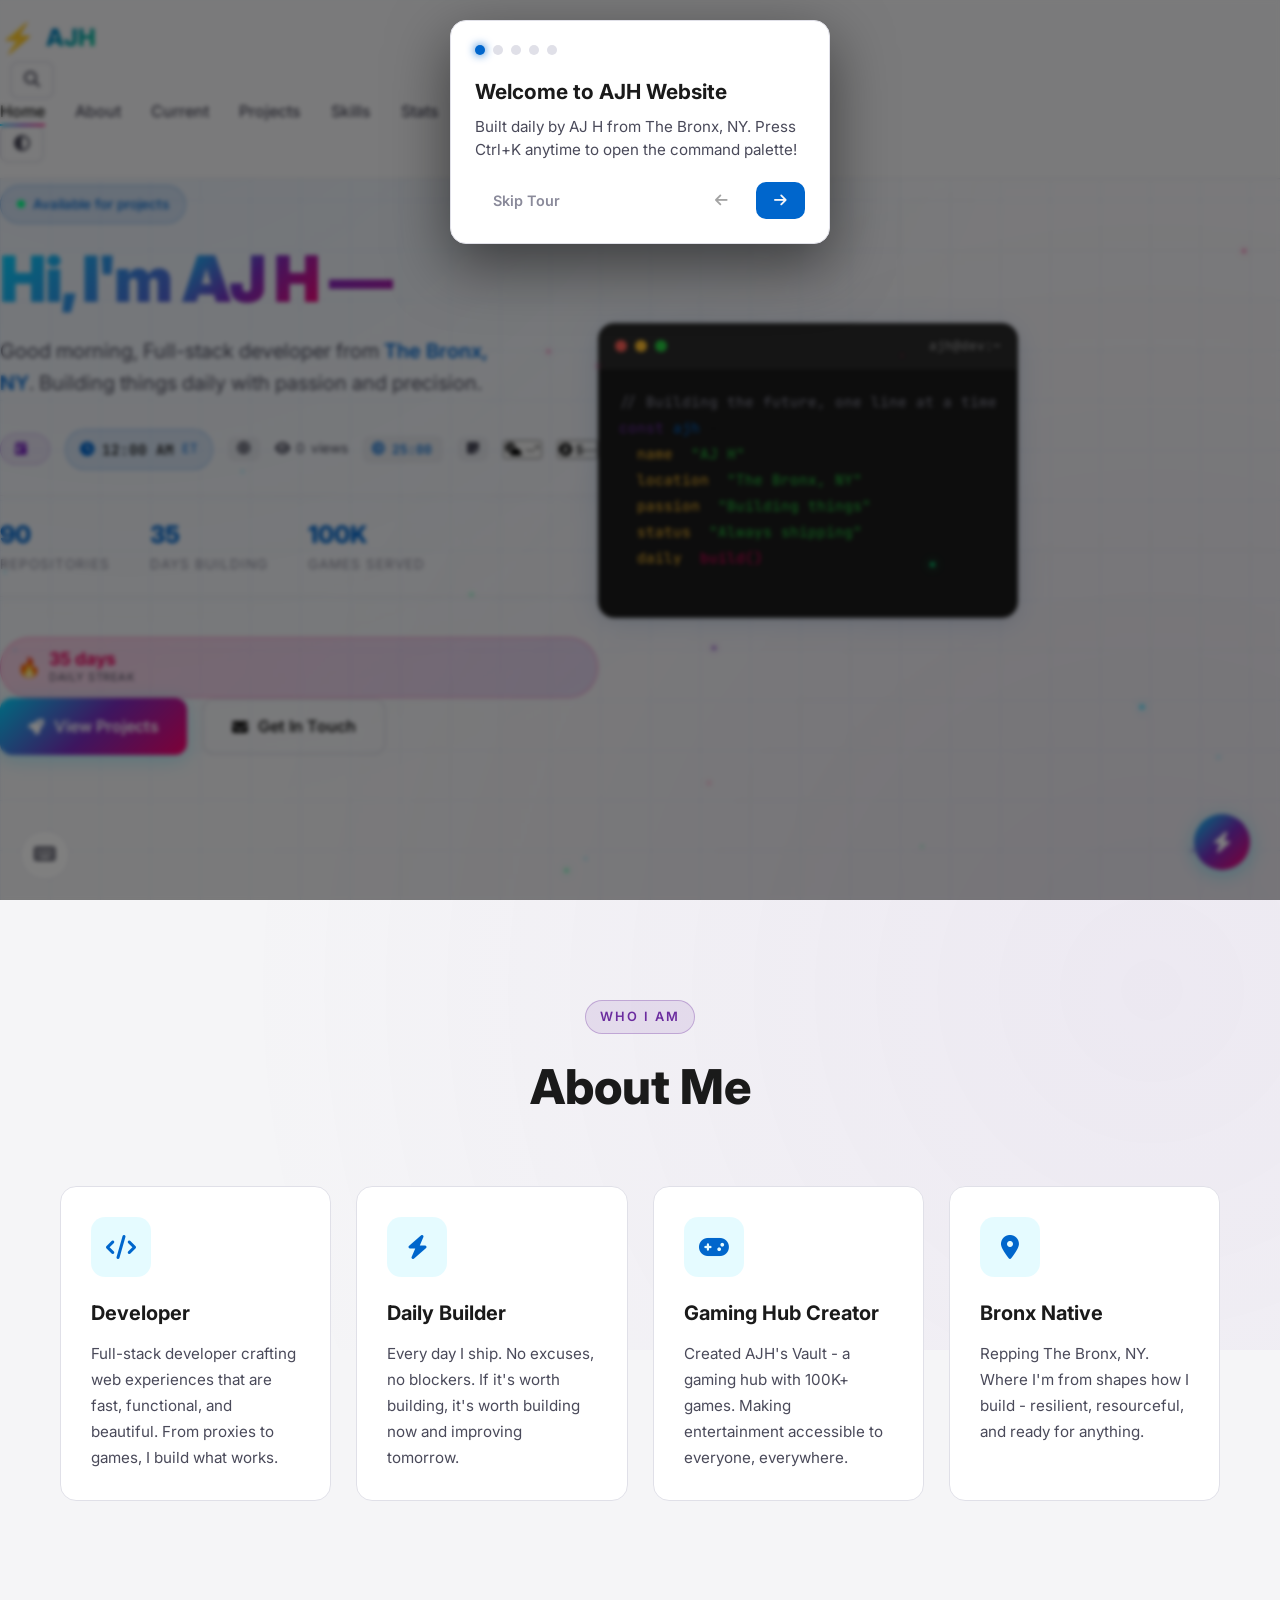
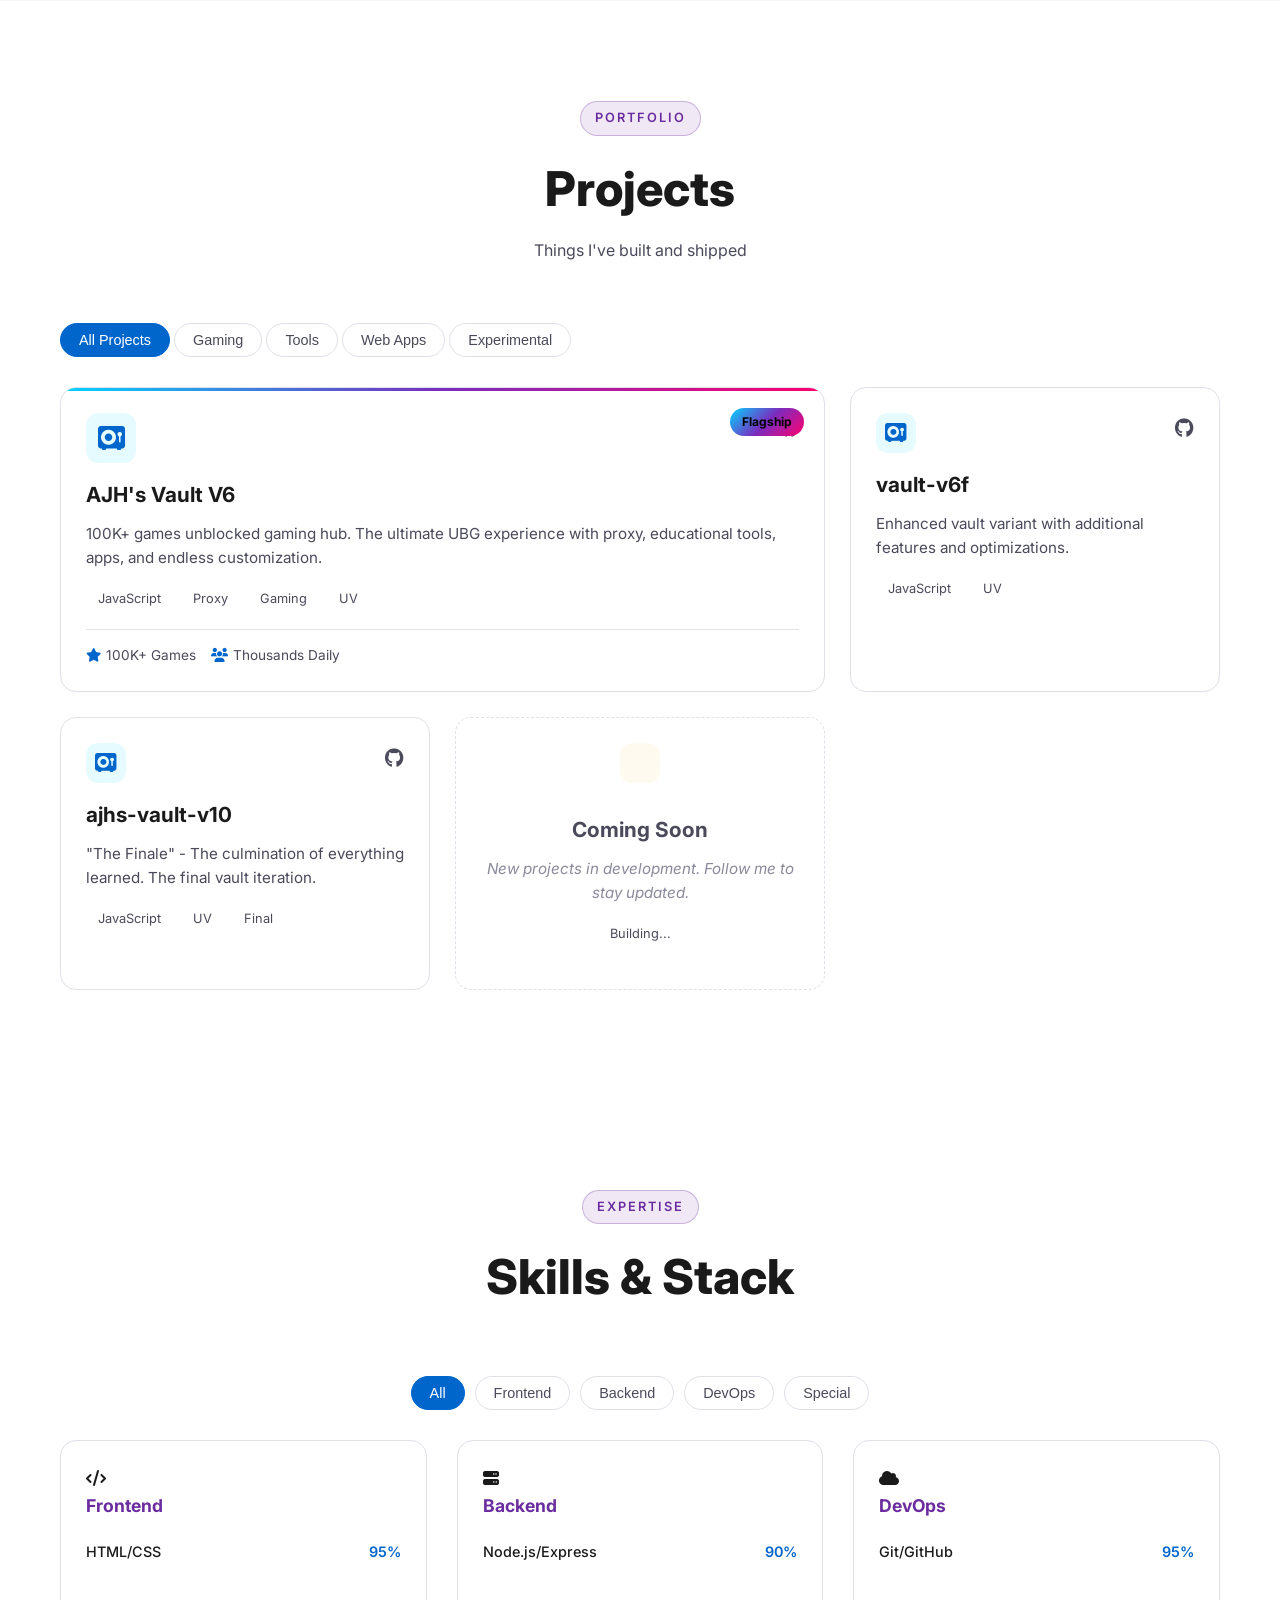
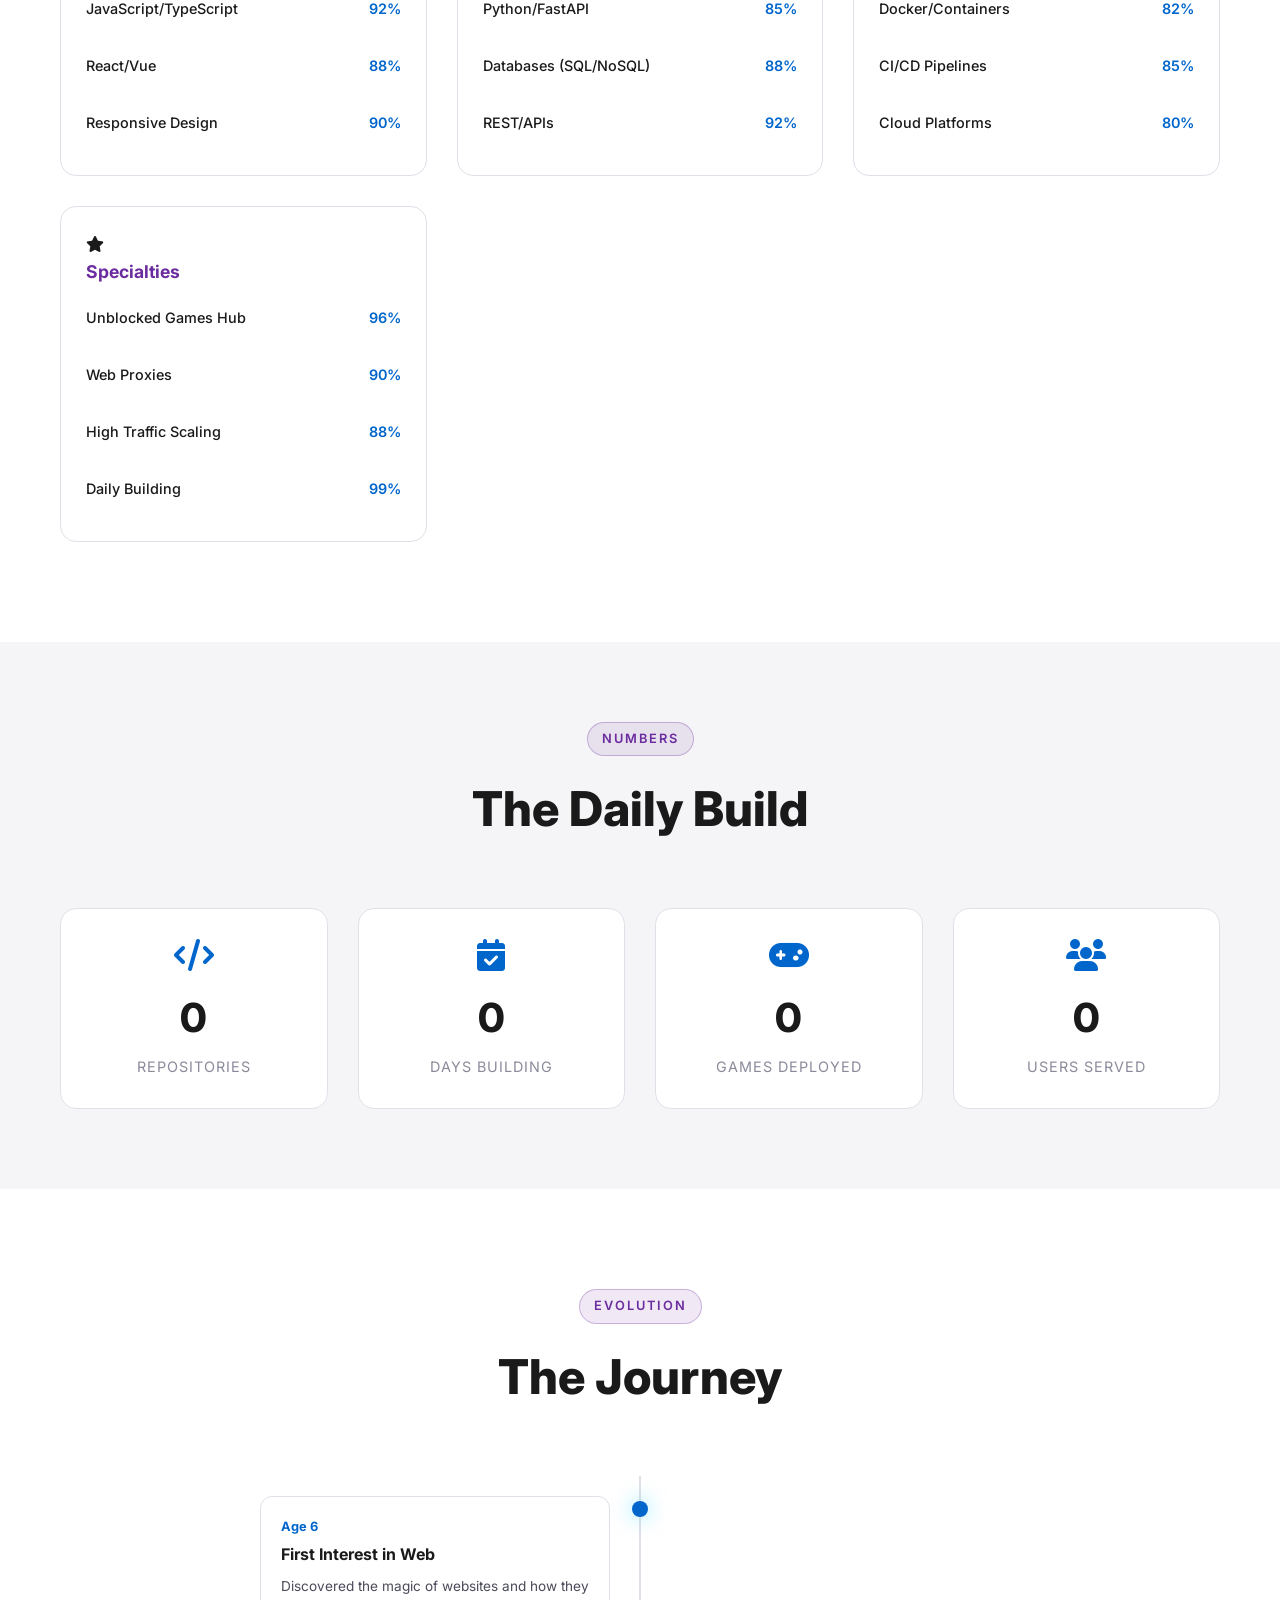
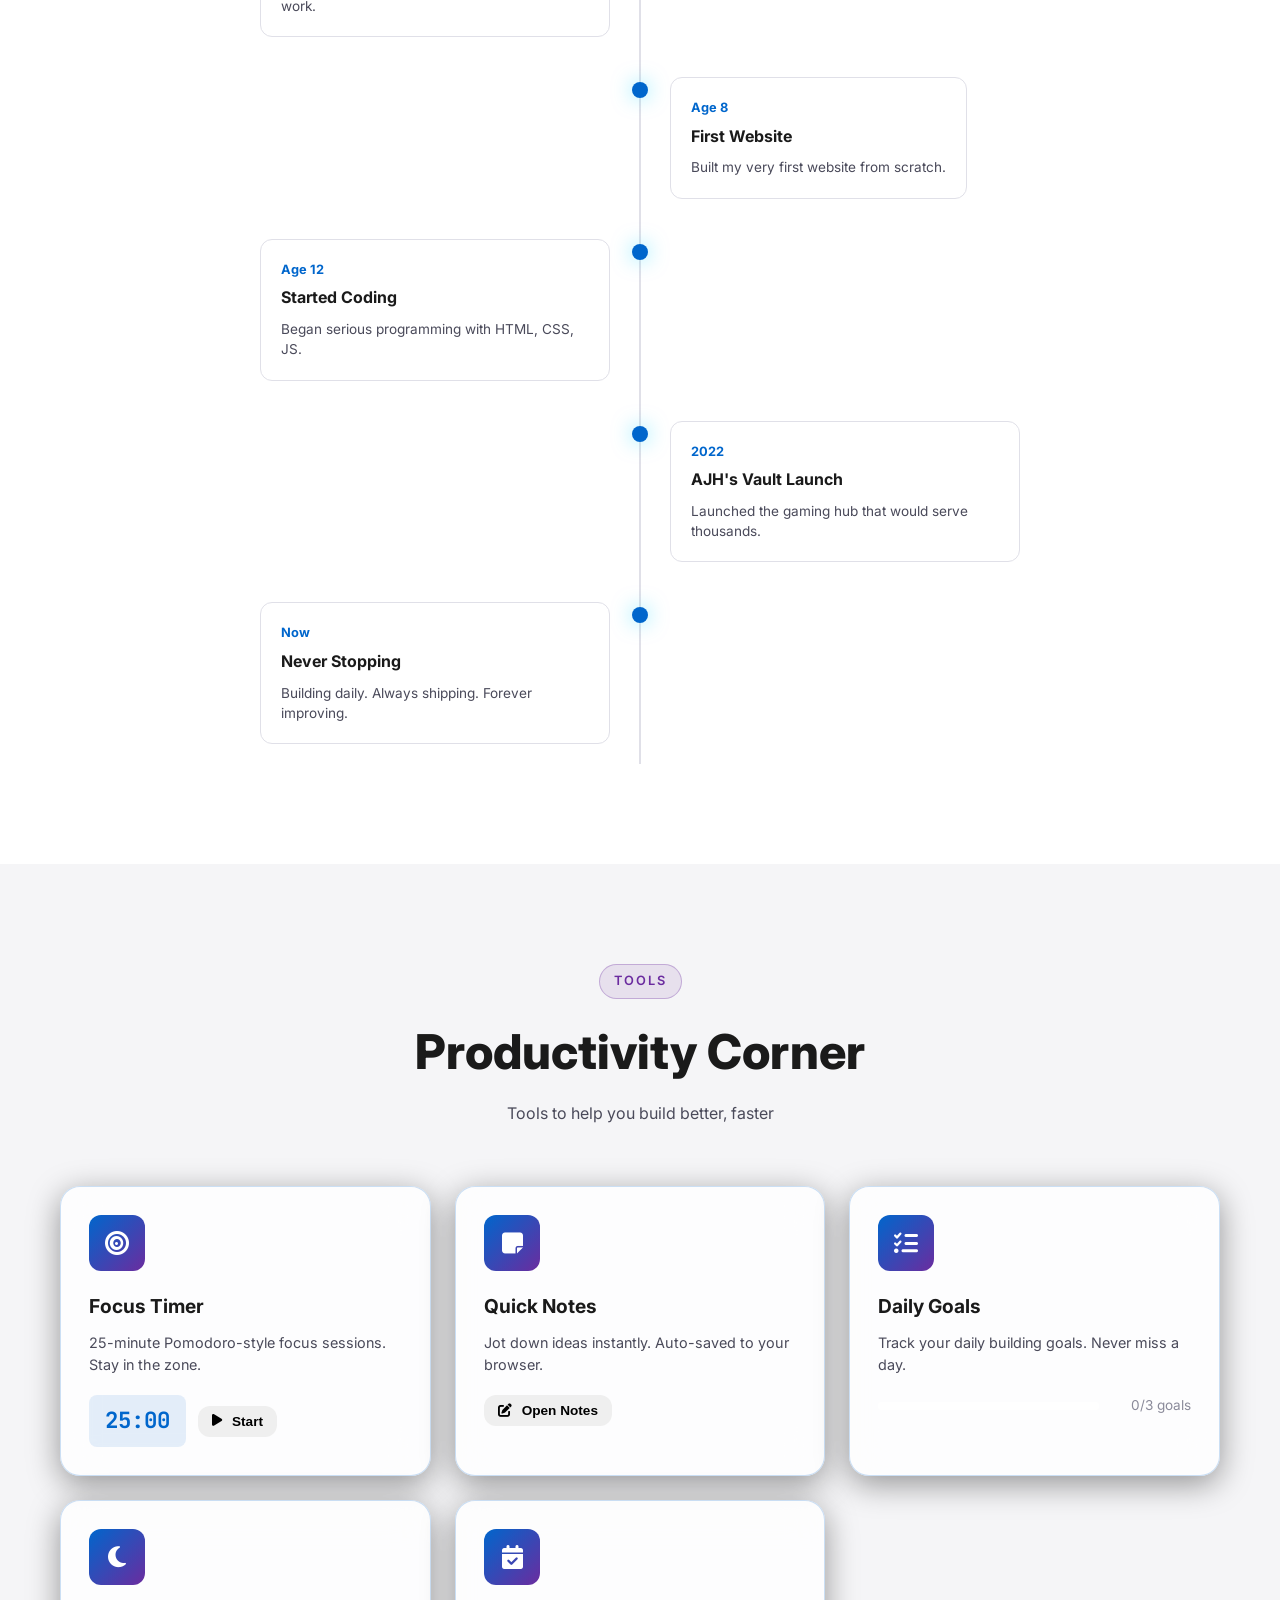
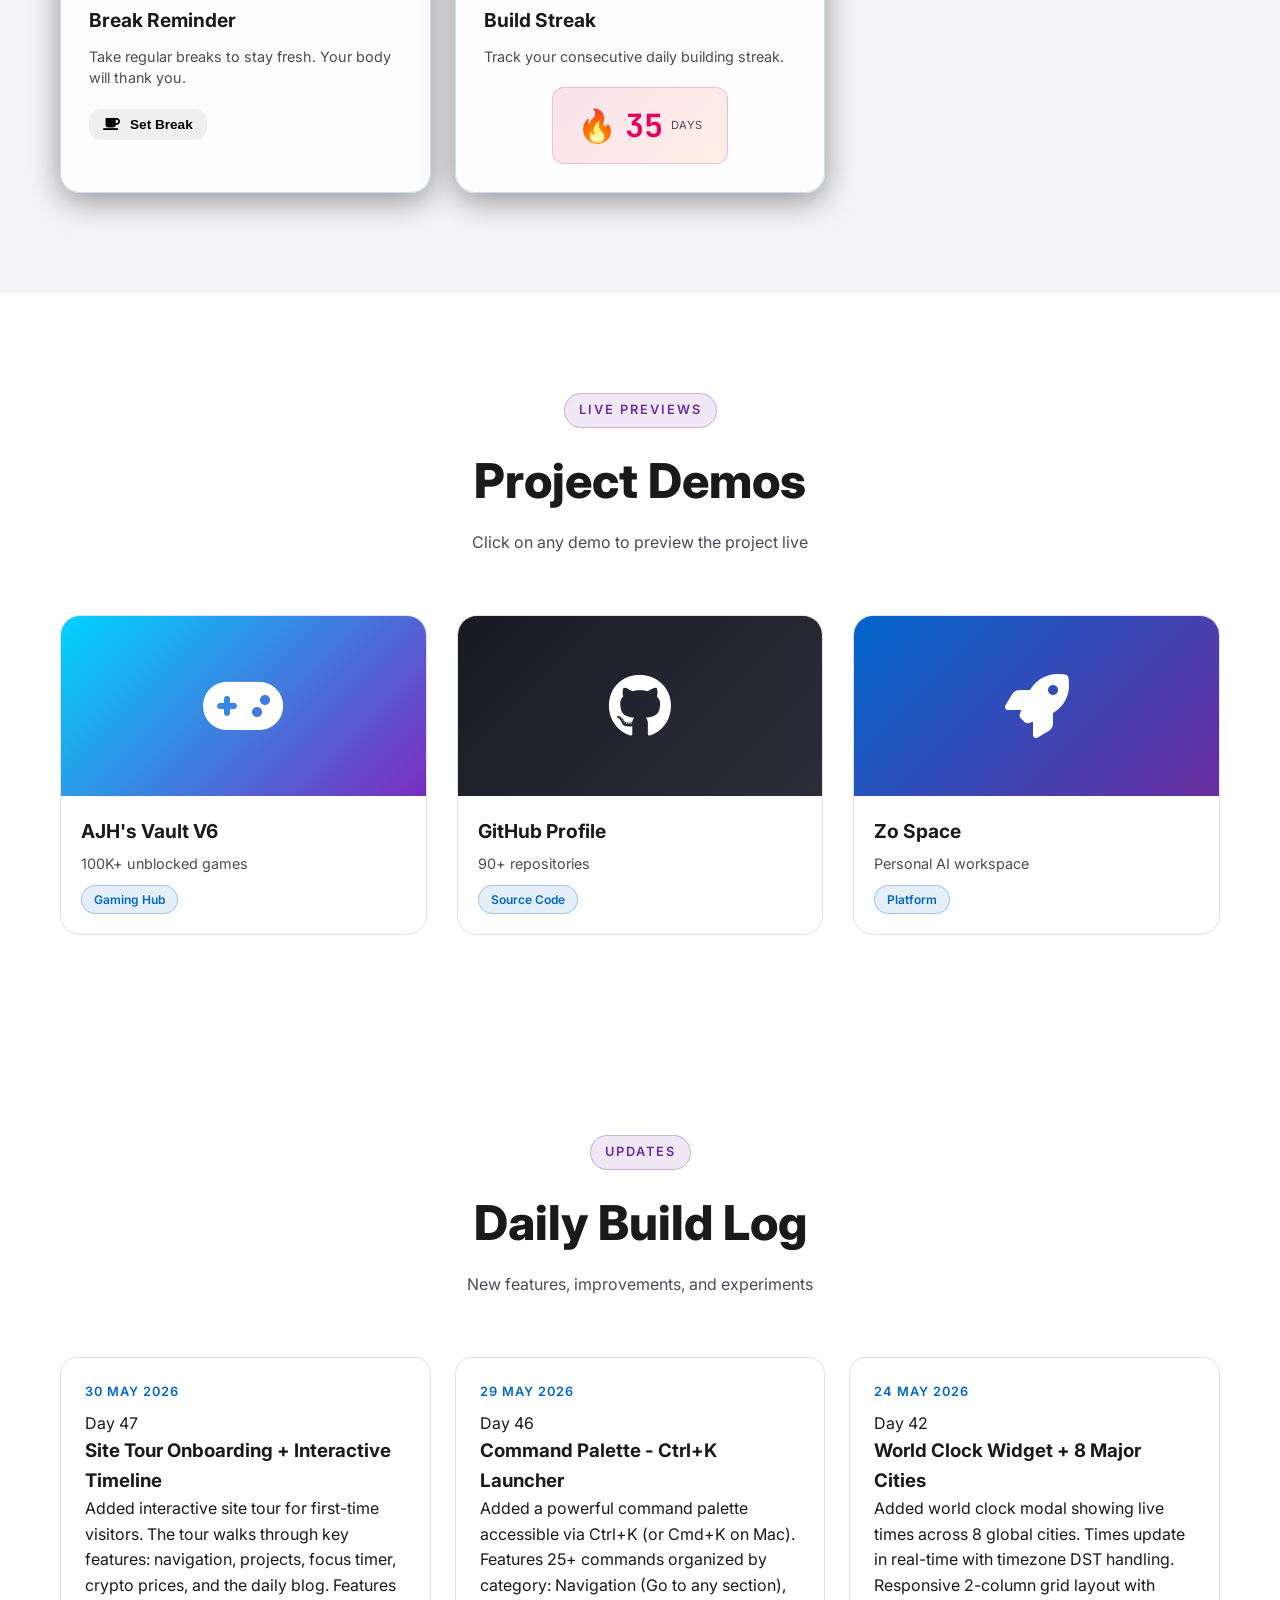
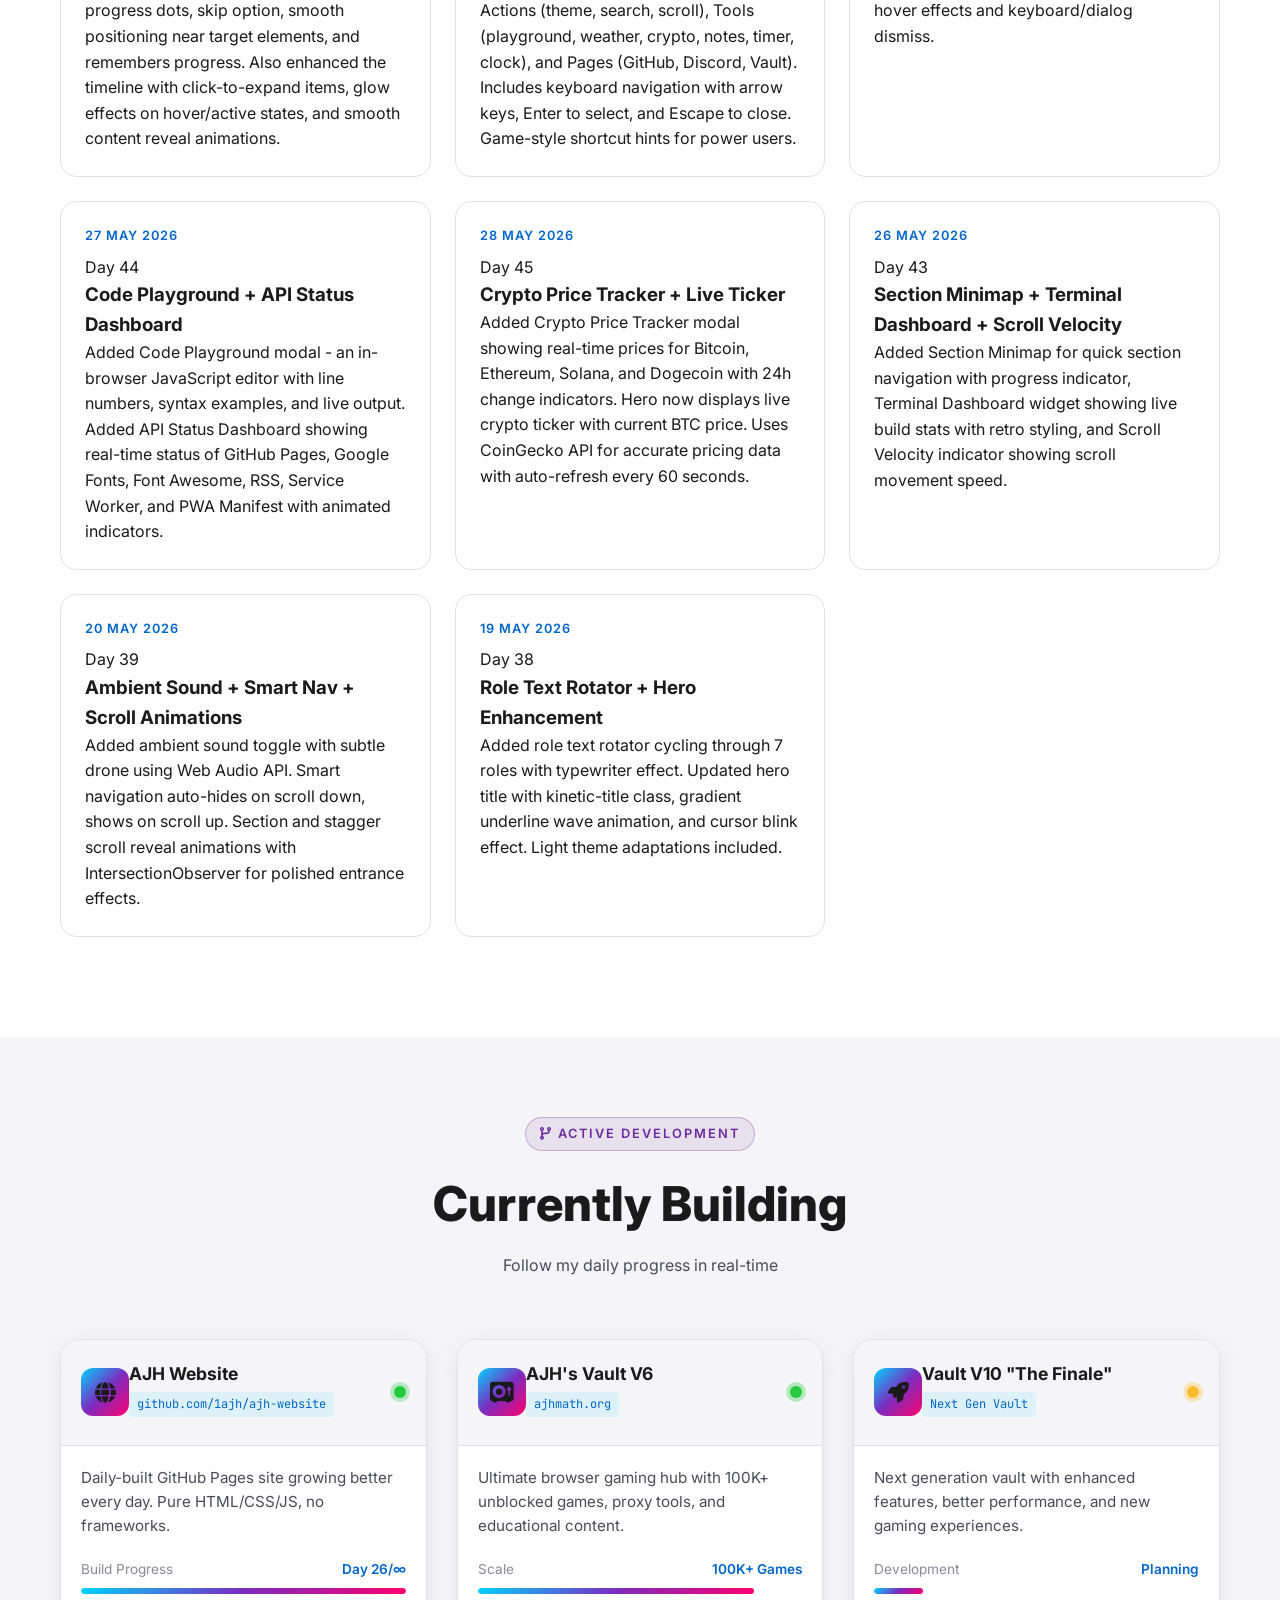
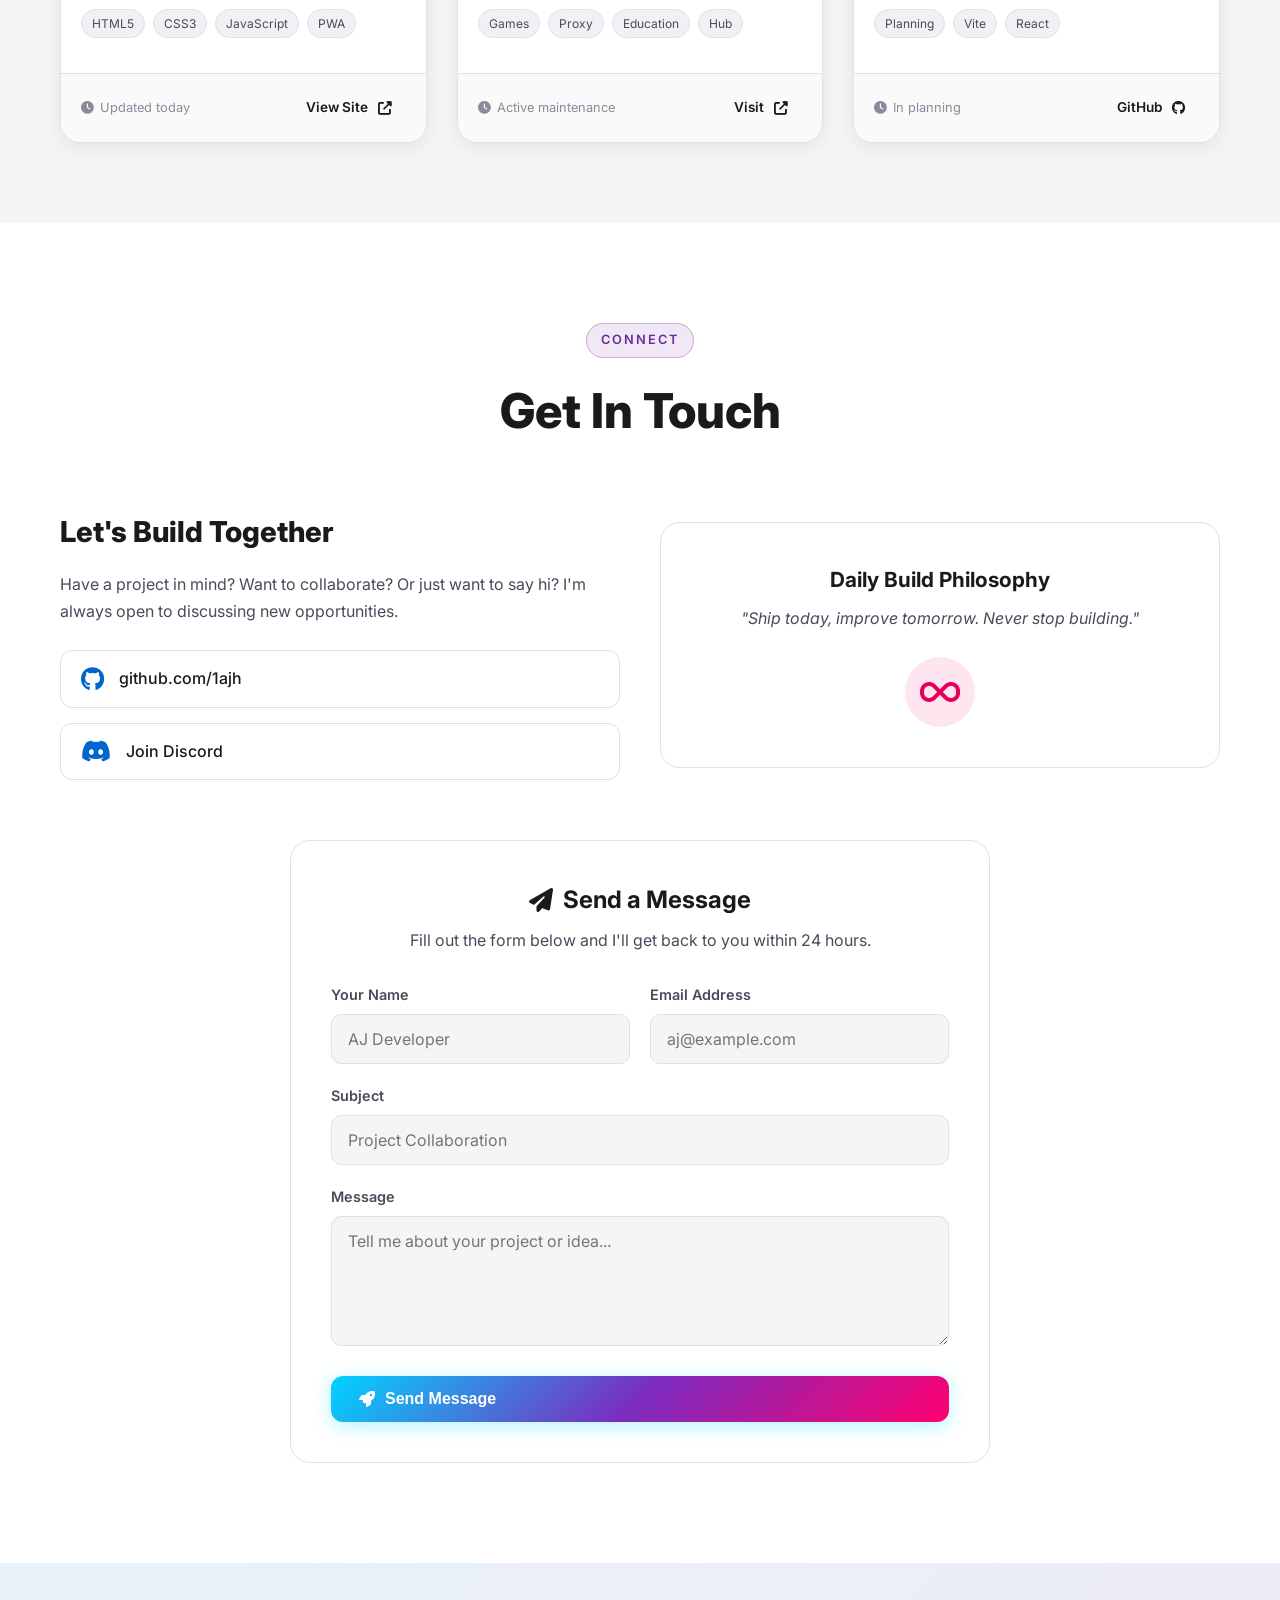
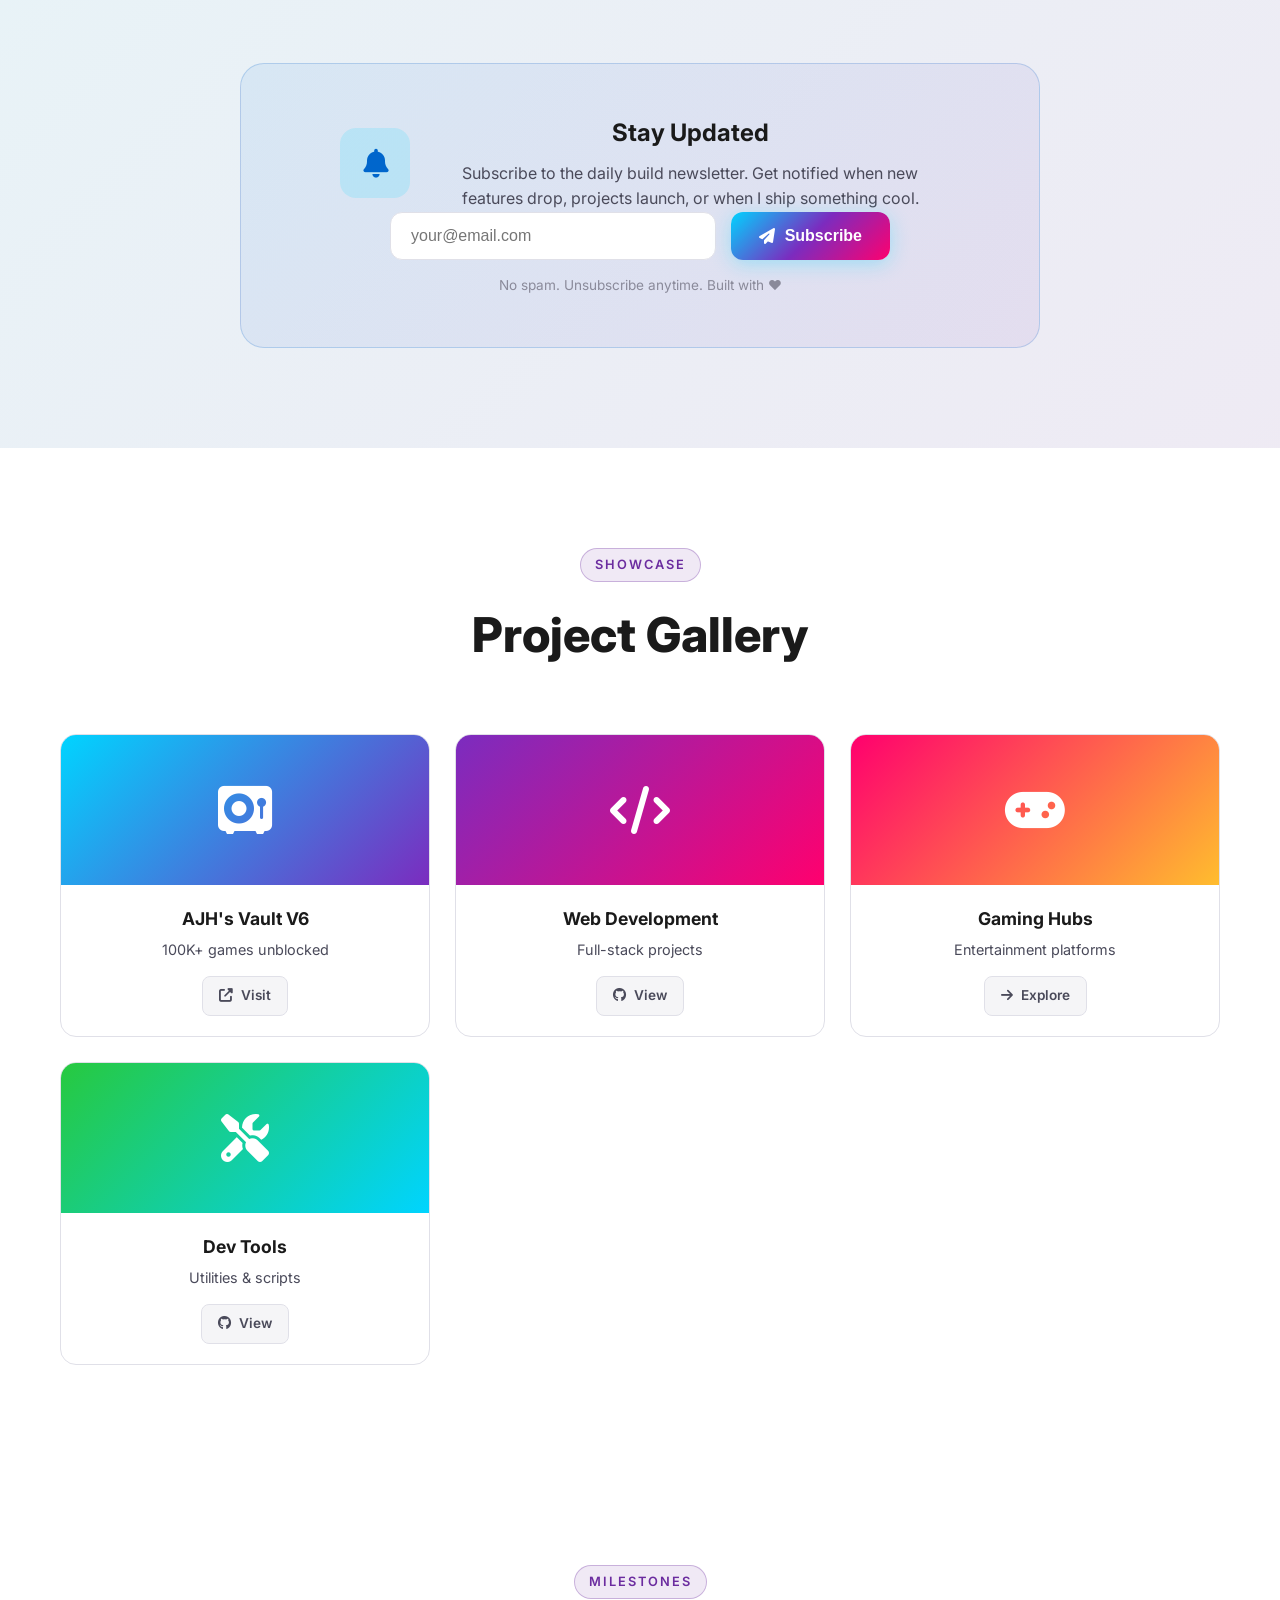
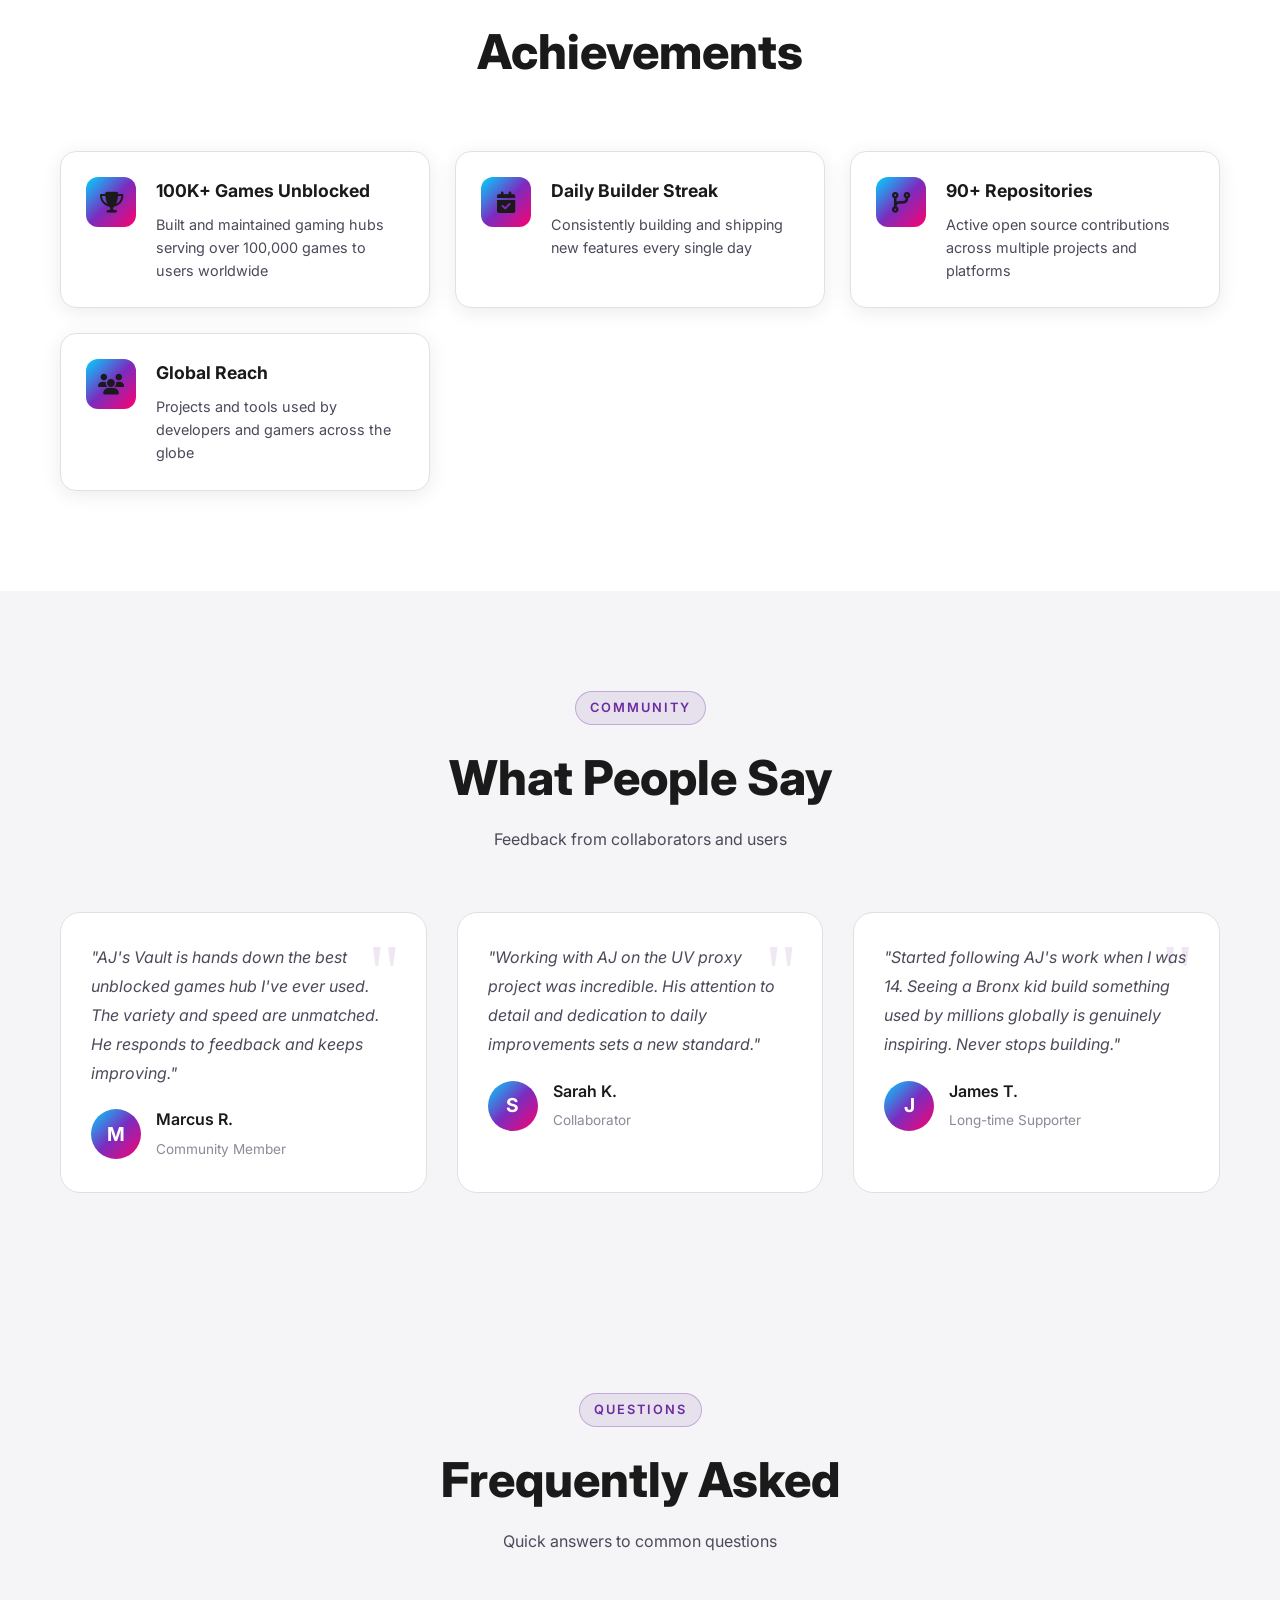
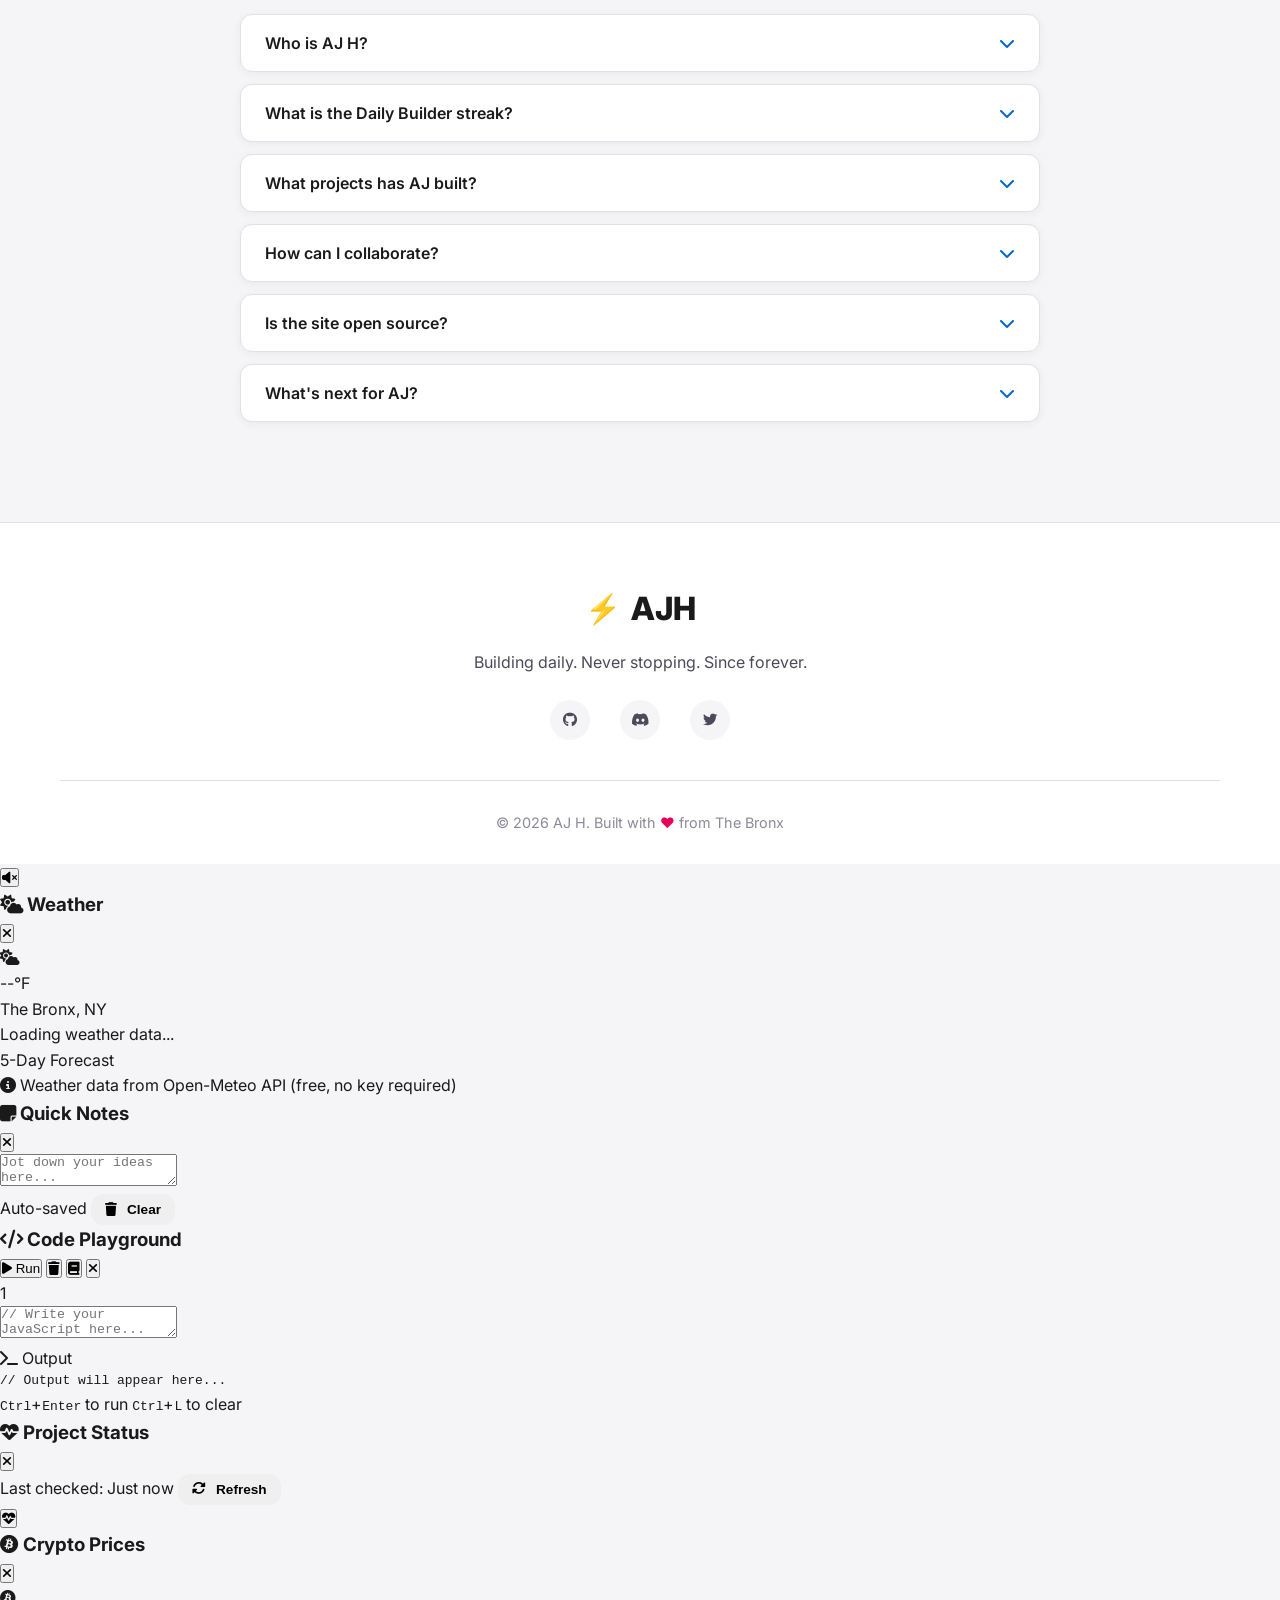
==== index.html @ f7536e7a "Day 47: Site Tour Onboarding + Interactive Timeline Enhancement" ====
<!DOCTYPE html>
<html lang="en">
<head>
    <meta charset="UTF-8">
    <meta name="viewport" content="width=device-width, initial-scale=1.0">
    <title>AJH | Developer & Builder</title>
    <meta name="description" content="AJ H - Full-stack developer from The Bronx, NY. Building things daily.">
    <meta name="theme-color" content="#00d4ff">
    <link rel="canonical" href="https://ajhs.github.io">
    <meta name="keywords" content="AJ H, developer, builder, The Bronx, gaming hub, vault, unblocked games, full-stack">
    <meta name="author" content="AJ H">
    
    <!-- Open Graph -->
    <meta property="og:title" content="AJH | Developer & Builder">
    <meta property="og:description" content="Full-stack developer building things daily from The Bronx.">
    <meta property="og:type" content="website">
    <meta property="og:url" content="https://ajhs.github.io">
    <meta property="og:image" content="https://ajhs.github.io/images/og-card.svg">
    
    <!-- Twitter Card -->
    <meta name="twitter:card" content="summary_large_image">
    <meta name="twitter:creator" content="@1ajh">
    <meta name="twitter:title" content="AJH | Developer & Builder">
    <meta name="twitter:description" content="Full-stack developer building things daily from The Bronx.">
    
    <!-- Favicon -->
    <link rel="icon" href="/favicon.svg" type="image/svg+xml">
    <link rel="apple-touch-icon" href="/favicon.svg">
    
    <!-- PWA / Manifest -->
    <link rel="manifest" href="/manifest.json">
    <meta name="mobile-web-app-capable" content="yes">
    <meta name="apple-mobile-web-app-capable" content="yes">
    <meta name="apple-mobile-web-app-status-bar-style" content="black-translucent">
    <meta name="apple-mobile-web-app-title" content="AJH">
    
    <!-- Fonts -->
    <link rel="preconnect" href="https://fonts.googleapis.com">
    <link rel="preconnect" href="https://fonts.gstatic.com" crossorigin>
    <link href="https://fonts.googleapis.com/css2?family=Inter:wght@300;400;500;600;700;800;900&family=JetBrains+Mono:wght@400;500&display=swap" rel="stylesheet">
    
    <!-- Icons -->
    <link rel="stylesheet" href="https://cdnjs.cloudflare.com/ajax/libs/font-awesome/6.5.1/css/all.min.css">
    
    <link rel="stylesheet" href="css/style.css">
    <link rel="stylesheet" href="css/theme.css">
</head>
<body>
    <!-- Loading Screen -->
    <div class="loader-wrapper" id="loader">
        <div class="loader-content">
            <div class="loader-icon">
                <span class="brand-icon">⚡</span>
            </div>
            <div class="loader-bar">
                <div class="loader-progress" id="loader-progress"></div>
            </div>
            <div class="loader-text">Building your experience...</div>
        </div>
    </div>
    <!-- Animated Background -->
    <div class="bg-grid"></div>
    <div class="bg-glow"></div>
    
    <!-- Reading Progress Bar -->
    <div class="reading-progress" id="reading-progress">
        <div class="reading-progress-bar" id="reading-progress-bar"></div>
    </div>

    <!-- Navigation -->
    <nav class="navbar nav-hidden">
        <div class="nav-brand">
            <span class="brand-icon">⚡</span>
            <span class="brand-text">AJH</span>
        </div>
        <div class="nav-search-wrapper">
            <button class="nav-search-btn" id="nav-search-btn" aria-label="Search">
                <i class="fas fa-search"></i>
            </button>
            <div class="nav-search-modal" id="nav-search-modal">
                <div class="search-container">
                    <input type="text" class="search-input" id="search-input" placeholder="Search projects, sections..." autocomplete="off">
                    <button class="search-close" id="search-close" aria-label="Close search">
                        <i class="fas fa-times"></i>
                    </button>
                    <div class="search-results" id="search-results"></div>
                    <div class="search-hints" id="search-hints">
                        <span class="hint-label">Quick links:</span>
                        <button class="hint-tag" data-section="#projects">Projects</button>
                        <button class="hint-tag" data-section="#stats">Stats</button>
                        <button class="hint-tag" data-section="#blog">Blog</button>
                        <button class="hint-tag" data-section="#contact">Contact</button>
                    </div>
                </div>
            </div>
        </div>
        <button class="nav-toggle" aria-label="Toggle navigation">
            <span></span>
            <span></span>
            <span></span>
        </button>
        <ul class="nav-links">
            <li><a href="#home" class="active">Home</a></li>
            <li><a href="#about">About</a></li>
            <li><a href="#current">Current</a></li>
            <li><a href="#projects">Projects</a></li>
            <li><a href="#skills">Skills</a></li>
            <li><a href="#stats">Stats</a></li>
            <li><a href="#journey">Journey</a></li>
            <li><a href="#faq">FAQ</a></li>
            <li><a href="#productivity">Tools</a></li>
            <li><a href="#contact">Contact</a></li>
        </ul>
        <button class="theme-toggle" aria-label="Toggle theme">
            <i class="fas fa-adjust"></i>
        </button>
    </nav>

    <!-- Hero Section -->
    <section id="home" class="hero">
        <div class="hero-content">
            <div class="hero-badge">
                <span class="badge-dot"></span>
                Available for projects
            </div>
            <h1 class="hero-title kinetic-title">
                Hi, I'm <span class="gradient-text">AJ H</span> — <span class="role-text" id="role-text"></span>
            </h1>
            <p class="hero-subtitle">
                <span id="time-greeting">Good morning</span>, Full-stack developer from <span class="highlight">The Bronx, NY</span>. 
                Building things daily with passion and precision.
            </p>
            <div class="hero-meta">
                <div class="hero-date" id="hero-date">
                    <i class="fas fa-calendar-day"></i>
                    <span class="date-display" id="date-display"></span>
                </div>
                <div class="hero-clock">
                    <i class="fas fa-clock"></i>
                    <span class="clock-time" id="live-clock">12:00 AM</span>
                    <span class="clock-zone">ET</span>
                </div>
                <button class="world-clock-btn" id="world-clock-btn" aria-label="World clock">
                    <i class="fas fa-globe"></i>
                </button>
                <div class="page-views">
                    <i class="fas fa-eye"></i>
                    <span class="page-views-count">0</span> views
                </div>
                <div class="focus-timer" id="focus-timer">
                    <button class="timer-toggle" id="timer-toggle" aria-label="Focus timer">
                        <i class="fas fa-bullseye"></i>
                        <span class="timer-display" id="timer-display">25:00</span>
                    </button>
                    <div class="timer-controls" id="timer-controls">
                        <button class="timer-btn" id="timer-start" aria-label="Start timer"><i class="fas fa-play"></i></button>
                        <button class="timer-btn" id="timer-reset" aria-label="Reset timer"><i class="fas fa-redo"></i></button>
                    </div>
                </div>
                <button class="notes-btn" id="notes-btn" aria-label="Quick notes">
                    <i class="fas fa-sticky-note"></i>
                </button>
                <button class="weather-btn" id="weather-btn" aria-label="Weather">
                    <i class="fas fa-cloud-sun"></i>
                    <span class="weather-temp" id="weather-temp">--°</span>
                </button>
                <button class="crypto-btn" id="crypto-btn" aria-label="Crypto prices">
                    <i class="fab fa-bitcoin"></i>
                    <span class="crypto-ticker" id="crypto-ticker">$---</span>
                </button>
            </div>
            <div class="hero-stats">
                <div class="stat">
                    <span class="stat-value" data-count="90">0</span>
                    <span class="stat-label">Repositories</span>
                </div>
                <div class="stat">
                    <span class="stat-value" data-count="35">0</span>
                    <span class="stat-label">Days Building</span>
                </div>
                <div class="stat">
                    <span class="stat-value" data-count="100000">0</span>
                    <span class="stat-label">Games Served</span>
                </div>
            </div>
            <div class="daily-streak">
                <span class="streak-icon">🔥</span>
                <div class="streak-info">
                    <span class="streak-count">35 days</span>
                    <span class="streak-label">Daily Streak</span>
                </div>
            </div>
            <div class="hero-cta">
                <a href="#projects" class="btn btn-primary liquid-btn magnetic-btn">
                    <i class="fas fa-rocket"></i> View Projects
                </a>
                <a href="#contact" class="btn btn-outline liquid-btn magnetic-btn">
                    <i class="fas fa-envelope"></i> Get In Touch
                </a>
            </div>
        </div>
        <div class="hero-visual">
            <div class="code-window">
                <div class="window-header">
                    <div class="window-dot red"></div>
                    <div class="window-dot yellow"></div>
                    <div class="window-dot green"></div>
                    <span class="window-title">ajh@dev:~</span>
                </div>
                <pre class="window-code"><code><span class="code-comment">// Building the future, one line at a time</span>
<span class="code-keyword">const</span> <span class="code-var">ajh</span> = {
  <span class="code-prop">name</span>: <span class="code-string">"AJ H"</span>,
  <span class="code-prop">location</span>: <span class="code-string">"The Bronx, NY"</span>,
  <span class="code-prop">passion</span>: <span class="code-string">"Building things"</span>,
  <span class="code-prop">status</span>: <span class="code-string">"Always shipping"</span>,
  <span class="code-prop">daily</span>: <span class="code-func">build()</span>
};</code></pre>
            </div>
        </div>
    </section>

    <!-- About Section -->
    <section id="about" class="section">
        <div class="container">
            <div class="section-header">
                <span class="section-tag">Who I Am</span>
                <h2 class="section-title">About Me</h2>
            </div>
            <div class="about-grid">
                <div class="about-card">
                    <div class="about-icon">
                        <i class="fas fa-code"></i>
                    </div>
                    <h3>Developer</h3>
                    <p>Full-stack developer crafting web experiences that are fast, functional, and beautiful. From proxies to games, I build what works.</p>
                </div>
                <div class="about-card">
                    <div class="about-icon">
                        <i class="fas fa-bolt"></i>
                    </div>
                    <h3>Daily Builder</h3>
                    <p>Every day I ship. No excuses, no blockers. If it's worth building, it's worth building now and improving tomorrow.</p>
                </div>
                <div class="about-card">
                    <div class="about-icon">
                        <i class="fas fa-gamepad"></i>
                    </div>
                    <h3>Gaming Hub Creator</h3>
                    <p>Created AJH's Vault - a gaming hub with 100K+ games. Making entertainment accessible to everyone, everywhere.</p>
                </div>
                <div class="about-card">
                    <div class="about-icon">
                        <i class="fas fa-map-marker-alt"></i>
                    </div>
                    <h3>Bronx Native</h3>
                    <p>Repping The Bronx, NY. Where I'm from shapes how I build - resilient, resourceful, and ready for anything.</p>
                </div>
            </div>
        </div>
    </section>

    <!-- Projects Section -->
    <section id="projects" class="section alt-bg">
        <div class="container">
            <div class="section-header">
                <span class="section-tag">Portfolio</span>
                <h2 class="section-title">Projects</h2>
                <p class="section-subtitle">Things I've built and shipped</p>
            </div>
            <div class="project-filter" id="project-filter">
                <button class="filter-btn active" data-filter="all">All Projects</button>
                <button class="filter-btn" data-filter="gaming">Gaming</button>
                <button class="filter-btn" data-filter="tools">Tools</button>
                <button class="filter-btn" data-filter="web">Web Apps</button>
                <button class="filter-btn" data-filter="experimental">Experimental</button>
            </div>
            <div class="projects-grid" id="projects-grid">
                <article class="project-card featured clickable" data-filter="gaming">
                    <div class="project-badge">Flagship</div>
                    <div class="project-header">
                        <div class="project-icon">
                            <i class="fas fa-vault"></i>
                        </div>
                        <div class="project-links">
                            <a href="https://github.com/1ajh/vaultv6" target="_blank" aria-label="GitHub">
                                <i class="fab fa-github"></i>
                            </a>
                        </div>
                    </div>
                    <h3 class="project-title">AJH's Vault V6</h3>
                    <p class="project-desc">100K+ games unblocked gaming hub. The ultimate UBG experience with proxy, educational tools, apps, and endless customization.</p>
                    <div class="project-tags">
                        <span>JavaScript</span>
                        <span>Proxy</span>
                        <span>Gaming</span>
                        <span>UV</span>
                    </div>
                    <div class="project-stats">
                        <span><i class="fas fa-star"></i> 100K+ Games</span>
                        <span><i class="fas fa-users"></i> Thousands Daily</span>
                    </div>
                </article>

                <article class="project-card" data-filter="gaming">
                    <div class="project-header">
                        <div class="project-icon small">
                            <i class="fas fa-vault"></i>
                        </div>
                        <div class="project-links">
                            <a href="#" aria-label="GitHub">
                                <i class="fab fa-github"></i>
                            </a>
                        </div>
                    </div>
                    <h3 class="project-title">vault-v6f</h3>
                    <p class="project-desc">Enhanced vault variant with additional features and optimizations.</p>
                    <div class="project-tags">
                        <span>JavaScript</span>
                        <span>UV</span>
                    </div>
                </article>

                <article class="project-card" data-filter="gaming">
                    <div class="project-header">
                        <div class="project-icon small">
                            <i class="fas fa-vault"></i>
                        </div>
                        <div class="project-links">
                            <a href="#" aria-label="GitHub">
                                <i class="fab fa-github"></i>
                            </a>
                        </div>
                    </div>
                    <h3 class="project-title">ajhs-vault-v10</h3>
                    <p class="project-desc">"The Finale" - The culmination of everything learned. The final vault iteration.</p>
                    <div class="project-tags">
                        <span>JavaScript</span>
                        <span>UV</span>
                        <span>Final</span>
                    </div>
                </article>

                <article class="project-card coming-soon" data-filter="experimental">
                    <div class="project-header">
                        <div class="project-icon small">
                            <i class="fas fa-construction"></i>
                        </div>
                    </div>
                    <h3 class="project-title">Coming Soon</h3>
                    <p class="project-desc">New projects in development. Follow me to stay updated.</p>
                    <div class="project-tags">
                        <span>Building...</span>
                    </div>
                </article>
            </div>
        </div>
    </section>

    <!-- Project Detail Modal -->
    <div class="project-modal" id="project-modal">
        <div class="project-modal-content">
            <div class="project-modal-header">
                <div class="project-modal-icon" id="modal-icon">
                    <i class="fas fa-vault"></i>
                </div>
                <div class="project-modal-title-wrap">
                    <h3 class="project-modal-title" id="modal-title">Project Name</h3>
                    <span class="project-modal-badge" id="modal-badge">Category</span>
                </div>
                <button class="project-modal-close" id="modal-close" aria-label="Close modal">
                    <i class="fas fa-times"></i>
                </button>
            </div>
            <div class="project-modal-body">
                <div class="project-modal-desc" id="modal-desc">
                    <p>Project description goes here...</p>
                </div>
                <div class="project-modal-tech" id="modal-tech">
                    <h4><i class="fas fa-code"></i> Tech Stack</h4>
                    <div class="tech-tags" id="modal-tech-tags"></div>
                </div>
                <div class="project-modal-stats" id="modal-stats">
                    <div class="modal-stat">
                        <i class="fas fa-star"></i>
                        <span id="modal-stars">0</span> Stars
                    </div>
                    <div class="modal-stat">
                        <i class="fas fa-code-branch"></i>
                        <span id="modal-forks">0</span> Forks
                    </div>
                    <div class="modal-stat">
                        <i class="fas fa-eye"></i>
                        <span id="modal-views">0</span> Views
                    </div>
                </div>
            </div>
            <div class="project-modal-footer">
                <a href="#" class="btn btn-primary btn-sm" id="modal-github" target="_blank">
                    <i class="fab fa-github"></i> View Code
                </a>
                <a href="#" class="btn btn-outline btn-sm" id="modal-live" target="_blank">
                    <i class="fas fa-external-link-alt"></i> Live Demo
                </a>
            </div>
        </div>
    </div>

    <!-- World Clock Modal -->
    <div class="world-clock-modal" id="world-clock-modal">
        <div class="world-clock-content">
            <div class="world-clock-header">
                <h3><i class="fas fa-globe"></i> World Clock</h3>
                <button class="world-clock-close" id="world-clock-close" aria-label="Close">
                    <i class="fas fa-times"></i>
                </button>
            </div>
            <div class="world-clock-grid">
                <div class="world-clock-item">
                    <div class="world-clock-city">New York</div>
                    <div class="world-clock-time" id="wc-new-york">--:--</div>
                    <div class="world-clock-zone">EST/EDT</div>
                </div>
                <div class="world-clock-item">
                    <div class="world-clock-city">Los Angeles</div>
                    <div class="world-clock-time" id="wc-la">--:--</div>
                    <div class="world-clock-zone">PST/PDT</div>
                </div>
                <div class="world-clock-item">
                    <div class="world-clock-city">London</div>
                    <div class="world-clock-time" id="wc-london">--:--</div>
                    <div class="world-clock-zone">GMT/BST</div>
                </div>
                <div class="world-clock-item">
                    <div class="world-clock-city">Tokyo</div>
                    <div class="world-clock-time" id="wc-tokyo">--:--</div>
                    <div class="world-clock-zone">JST</div>
                </div>
                <div class="world-clock-item">
                    <div class="world-clock-city">Sydney</div>
                    <div class="world-clock-time" id="wc-sydney">--:--</div>
                    <div class="world-clock-zone">AEST/AEDT</div>
                </div>
                <div class="world-clock-item">
                    <div class="world-clock-city">Dubai</div>
                    <div class="world-clock-time" id="wc-dubai">--:--</div>
                    <div class="world-clock-zone">GST</div>
                </div>
                <div class="world-clock-item">
                    <div class="world-clock-city">Berlin</div>
                    <div class="world-clock-time" id="wc-berlin">--:--</div>
                    <div class="world-clock-zone">CET/CEST</div>
                </div>
                <div class="world-clock-item">
                    <div class="world-clock-city">Singapore</div>
                    <div class="world-clock-time" id="wc-singapore">--:--</div>
                    <div class="world-clock-zone">SGT</div>
                </div>
            </div>
        </div>
    </div>

    <!-- Skills Section -->
    <section id="skills" class="section alt-bg">
        <div class="container">
            <div class="section-header">
                <span class="section-tag">Expertise</span>
                <h2 class="section-title">Skills & Stack</h2>
            </div>
            <div class="skills-filter" id="skills-filter">
                <button class="filter-btn active" data-filter="all">All</button>
                <button class="filter-btn" data-filter="frontend">Frontend</button>
                <button class="filter-btn" data-filter="backend">Backend</button>
                <button class="filter-btn" data-filter="devops">DevOps</button>
                <button class="filter-btn" data-filter="special">Special</button>
            </div>
            <div class="skills-grid" id="skills-grid">
                <div class="skill-category" data-category="frontend">
                    <div class="skill-category-header">
                        <i class="fas fa-code"></i>
                        <h3>Frontend</h3>
                    </div>
                    <div class="skill-items">
                        <div class="skill-item" data-skill="html">
                            <div class="skill-info">
                                <span class="skill-name">HTML/CSS</span>
                                <span class="skill-percent">95%</span>
                            </div>
                            <div class="skill-bar">
                                <div class="skill-fill" data-width="95"></div>
                            </div>
                        </div>
                        <div class="skill-item" data-skill="javascript">
                            <div class="skill-info">
                                <span class="skill-name">JavaScript/TypeScript</span>
                                <span class="skill-percent">92%</span>
                            </div>
                            <div class="skill-bar">
                                <div class="skill-fill" data-width="92"></div>
                            </div>
                        </div>
                        <div class="skill-item" data-skill="react">
                            <div class="skill-info">
                                <span class="skill-name">React/Vue</span>
                                <span class="skill-percent">88%</span>
                            </div>
                            <div class="skill-bar">
                                <div class="skill-fill" data-width="88"></div>
                            </div>
                        </div>
                        <div class="skill-item" data-skill="responsive">
                            <div class="skill-info">
                                <span class="skill-name">Responsive Design</span>
                                <span class="skill-percent">90%</span>
                            </div>
                            <div class="skill-bar">
                                <div class="skill-fill" data-width="90"></div>
                            </div>
                        </div>
                    </div>
                </div>
                <div class="skill-category" data-category="backend">
                    <div class="skill-category-header">
                        <i class="fas fa-server"></i>
                        <h3>Backend</h3>
                    </div>
                    <div class="skill-items">
                        <div class="skill-item" data-skill="node">
                            <div class="skill-info">
                                <span class="skill-name">Node.js/Express</span>
                                <span class="skill-percent">90%</span>
                            </div>
                            <div class="skill-bar">
                                <div class="skill-fill" data-width="90"></div>
                            </div>
                        </div>
                        <div class="skill-item" data-skill="python">
                            <div class="skill-info">
                                <span class="skill-name">Python/FastAPI</span>
                                <span class="skill-percent">85%</span>
                            </div>
                            <div class="skill-bar">
                                <div class="skill-fill" data-width="85"></div>
                            </div>
                        </div>
                        <div class="skill-item" data-skill="database">
                            <div class="skill-info">
                                <span class="skill-name">Databases (SQL/NoSQL)</span>
                                <span class="skill-percent">88%</span>
                            </div>
                            <div class="skill-bar">
                                <div class="skill-fill" data-width="88"></div>
                            </div>
                        </div>
                        <div class="skill-item" data-skill="api">
                            <div class="skill-info">
                                <span class="skill-name">REST/APIs</span>
                                <span class="skill-percent">92%</span>
                            </div>
                            <div class="skill-bar">
                                <div class="skill-fill" data-width="92"></div>
                            </div>
                        </div>
                    </div>
                </div>
                <div class="skill-category" data-category="devops">
                    <div class="skill-category-header">
                        <i class="fas fa-cloud"></i>
                        <h3>DevOps</h3>
                    </div>
                    <div class="skill-items">
                        <div class="skill-item" data-skill="git">
                            <div class="skill-info">
                                <span class="skill-name">Git/GitHub</span>
                                <span class="skill-percent">95%</span>
                            </div>
                            <div class="skill-bar">
                                <div class="skill-fill" data-width="95"></div>
                            </div>
                        </div>
                        <div class="skill-item" data-skill="docker">
                            <div class="skill-info">
                                <span class="skill-name">Docker/Containers</span>
                                <span class="skill-percent">82%</span>
                            </div>
                            <div class="skill-bar">
                                <div class="skill-fill" data-width="82"></div>
                            </div>
                        </div>
                        <div class="skill-item" data-skill="deploy">
                            <div class="skill-info">
                                <span class="skill-name">CI/CD Pipelines</span>
                                <span class="skill-percent">85%</span>
                            </div>
                            <div class="skill-bar">
                                <div class="skill-fill" data-width="85"></div>
                            </div>
                        </div>
                        <div class="skill-item" data-skill="cloud">
                            <div class="skill-info">
                                <span class="skill-name">Cloud Platforms</span>
                                <span class="skill-percent">80%</span>
                            </div>
                            <div class="skill-bar">
                                <div class="skill-fill" data-width="80"></div>
                            </div>
                        </div>
                    </div>
                </div>
                <div class="skill-category" data-category="special">
                    <div class="skill-category-header">
                        <i class="fas fa-star"></i>
                        <h3>Specialties</h3>
                    </div>
                    <div class="skill-items">
                        <div class="skill-item" data-skill="games">
                            <div class="skill-info">
                                <span class="skill-name">Unblocked Games Hub</span>
                                <span class="skill-percent">96%</span>
                            </div>
                            <div class="skill-bar">
                                <div class="skill-fill" data-width="96"></div>
                            </div>
                        </div>
                        <div class="skill-item" data-skill="proxy">
                            <div class="skill-info">
                                <span class="skill-name">Web Proxies</span>
                                <span class="skill-percent">90%</span>
                            </div>
                            <div class="skill-bar">
                                <div class="skill-fill" data-width="90"></div>
                            </div>
                        </div>
                        <div class="skill-item" data-skill="scale">
                            <div class="skill-info">
                                <span class="skill-name">High Traffic Scaling</span>
                                <span class="skill-percent">88%</span>
                            </div>
                            <div class="skill-bar">
                                <div class="skill-fill" data-width="88"></div>
                            </div>
                        </div>
                        <div class="skill-item" data-skill="daily">
                            <div class="skill-info">
                                <span class="skill-name">Daily Building</span>
                                <span class="skill-percent">99%</span>
                            </div>
                            <div class="skill-bar">
                                <div class="skill-fill" data-width="99"></div>
                            </div>
                        </div>
                    </div>
                </div>
            </div>
        </div>
    </section>

    <!-- Stats Section -->
    <section id="stats" class="section stats-section">
        <div class="container">
            <div class="section-header">
                <span class="section-tag">Numbers</span>
                <h2 class="section-title">The Daily Build</h2>
            </div>
            <div class="stats-grid">
                <div class="stat-card">
                    <i class="fas fa-code"></i>
                    <div class="stat-number" data-count="90">0</div>
                    <div class="stat-label">Repositories</div>
                </div>
                <div class="stat-card">
                    <i class="fas fa-calendar-check"></i>
                    <div class="stat-number" data-count="365">0</div>
                    <div class="stat-label">Days Building</div>
                </div>
                <div class="stat-card">
                    <i class="fas fa-gamepad"></i>
                    <div class="stat-number" data-count="100000">0</div>
                    <div class="stat-label">Games Deployed</div>
                </div>
                <div class="stat-card">
                    <i class="fas fa-users"></i>
                    <div class="stat-number" data-count="9999">0</div>
                    <div class="stat-label">Users Served</div>
                </div>
            </div>
        </div>
    </section>

    <!-- Timeline Section -->
    <section id="journey" class="section alt-bg">
        <div class="container">
            <div class="section-header">
                <span class="section-tag">Evolution</span>
                <h2 class="section-title">The Journey</h2>
            </div>
            <div class="timeline">
                <div class="timeline-item">
                    <div class="timeline-dot"></div>
                    <div class="timeline-content">
                        <div class="timeline-year">Age 6</div>
                        <div class="timeline-title">First Interest in Web</div>
                        <div class="timeline-desc">Discovered the magic of websites and how they work.</div>
                    </div>
                </div>
                <div class="timeline-item">
                    <div class="timeline-dot"></div>
                    <div class="timeline-content">
                        <div class="timeline-year">Age 8</div>
                        <div class="timeline-title">First Website</div>
                        <div class="timeline-desc">Built my very first website from scratch.</div>
                    </div>
                </div>
                <div class="timeline-item">
                    <div class="timeline-dot"></div>
                    <div class="timeline-content">
                        <div class="timeline-year">Age 12</div>
                        <div class="timeline-title">Started Coding</div>
                        <div class="timeline-desc">Began serious programming with HTML, CSS, JS.</div>
                    </div>
                </div>
                <div class="timeline-item">
                    <div class="timeline-dot"></div>
                    <div class="timeline-content">
                        <div class="timeline-year">2022</div>
                        <div class="timeline-title">AJH's Vault Launch</div>
                        <div class="timeline-desc">Launched the gaming hub that would serve thousands.</div>
                    </div>
                </div>
                <div class="timeline-item">
                    <div class="timeline-dot"></div>
                    <div class="timeline-content">
                        <div class="timeline-year">Now</div>
                        <div class="timeline-title">Never Stopping</div>
                        <div class="timeline-desc">Building daily. Always shipping. Forever improving.</div>
                    </div>
                </div>
            </div>
        </div>
    </section>

    <!-- Productivity Corner -->
    <section id="productivity" class="section">
        <div class="container">
            <div class="section-header">
                <span class="section-tag">Tools</span>
                <h2 class="section-title">Productivity Corner</h2>
                <p class="section-subtitle">Tools to help you build better, faster</p>
            </div>
            <div class="productivity-grid">
                <div class="productivity-card glass-card">
                    <div class="productivity-icon">
                        <i class="fas fa-bullseye"></i>
                    </div>
                    <h3>Focus Timer</h3>
                    <p>25-minute Pomodoro-style focus sessions. Stay in the zone.</p>
                    <div class="productivity-widget">
                        <span class="widget-display" id="widget-timer">25:00</span>
                        <button class="btn btn-sm" id="widget-timer-start"><i class="fas fa-play"></i> Start</button>
                    </div>
                </div>
                <div class="productivity-card glass-card">
                    <div class="productivity-icon">
                        <i class="fas fa-sticky-note"></i>
                    </div>
                    <h3>Quick Notes</h3>
                    <p>Jot down ideas instantly. Auto-saved to your browser.</p>
                    <button class="btn btn-sm" id="open-notes-btn"><i class="fas fa-edit"></i> Open Notes</button>
                </div>
                <div class="productivity-card glass-card">
                    <div class="productivity-icon">
                        <i class="fas fa-tasks"></i>
                    </div>
                    <h3>Daily Goals</h3>
                    <p>Track your daily building goals. Never miss a day.</p>
                    <div class="productivity-widget">
                        <div class="goal-progress">
                            <div class="goal-bar" id="goal-bar" style="width: 0%"></div>
                        </div>
                        <span class="goal-text" id="goal-text">0/3 goals</span>
                    </div>
                </div>
                <div class="productivity-card glass-card">
                    <div class="productivity-icon">
                        <i class="fas fa-moon"></i>
                    </div>
                    <h3>Break Reminder</h3>
                    <p>Take regular breaks to stay fresh. Your body will thank you.</p>
                    <button class="btn btn-sm" id="break-reminder-btn"><i class="fas fa-coffee"></i> Set Break</button>
                </div>
                <div class="productivity-card glass-card">
                    <div class="productivity-icon">
                        <i class="fas fa-calendar-check"></i>
                    </div>
                    <h3>Build Streak</h3>
                    <p>Track your consecutive daily building streak.</p>
                    <div class="productivity-widget streak-widget">
                        <div class="streak-visual" id="streak-visual">
                            <span class="streak-flame">🔥</span>
                            <span class="streak-number" id="streak-number">35</span>
                            <span class="streak-label">days</span>
                        </div>
                    </div>
                </div>
            </div>
        </div>
    </section>

    <!-- Project Demo Section -->
    <section id="demos" class="section alt-bg">
        <div class="container">
            <div class="section-header">
                <span class="section-tag">Live Previews</span>
                <h2 class="section-title">Project Demos</h2>
                <p class="section-subtitle">Click on any demo to preview the project live</p>
            </div>
            <div class="demos-grid">
                <div class="demo-card" data-url="https://ajhmath.org">
                    <div class="demo-preview">
                        <div class="demo-overlay">
                            <i class="fas fa-external-link-alt"></i>
                            <span>Click to Open</span>
                        </div>
                        <div class="demo-placeholder">
                            <i class="fas fa-gamepad"></i>
                        </div>
                    </div>
                    <div class="demo-info">
                        <h4>AJH's Vault V6</h4>
                        <p>100K+ unblocked games</p>
                        <span class="demo-badge">Gaming Hub</span>
                    </div>
                </div>
                <div class="demo-card" data-url="https://github.com/1ajh">
                    <div class="demo-preview">
                        <div class="demo-overlay">
                            <i class="fas fa-external-link-alt"></i>
                            <span>Click to Open</span>
                        </div>
                        <div class="demo-placeholder code-bg">
                            <i class="fab fa-github"></i>
                        </div>
                    </div>
                    <div class="demo-info">
                        <h4>GitHub Profile</h4>
                        <p>90+ repositories</p>
                        <span class="demo-badge">Source Code</span>
                    </div>
                </div>
                <div class="demo-card" data-url="https://ajhs.zo.space">
                    <div class="demo-preview">
                        <div class="demo-overlay">
                            <i class="fas fa-external-link-alt"></i>
                            <span>Click to Open</span>
                        </div>
                        <div class="demo-placeholder gradient-bg">
                            <i class="fas fa-rocket"></i>
                        </div>
                    </div>
                    <div class="demo-info">
                        <h4>Zo Space</h4>
                        <p>Personal AI workspace</p>
                        <span class="demo-badge">Platform</span>
                    </div>
                </div>
            </div>
            <div class="demo-modal" id="demo-modal">
                <div class="demo-modal-content">
                    <div class="demo-modal-header">
                        <h3 id="demo-modal-title">Project Preview</h3>
                        <button class="demo-modal-close" id="demo-modal-close">
                            <i class="fas fa-times"></i>
                        </button>
                    </div>
                    <div class="demo-modal-body">
                        <iframe id="demo-iframe" src="" frameborder="0"></iframe>
                    </div>
                    <div class="demo-modal-footer">
                        <a href="#" id="demo-external-link" target="_blank" class="btn btn-primary">
                            <i class="fas fa-external-link-alt"></i> Open Full Site
                        </a>
                    </div>
                </div>
            </div>
        </div>
    </section>

    <!-- Blog Section -->
    <section id="blog" class="section alt-bg blog-section">
        <div class="container">
            <div class="section-header">
                <span class="section-tag">Updates</span>
                <h2 class="section-title">Daily Build Log</h2>
                <p class="section-subtitle">New features, improvements, and experiments</p>
            </div>
            <div class="blog-grid">
                <div class="blog-card">
                    <div class="blog-date">
                        <span class="blog-day">30</span>
                        <span class="blog-month">May 2026</span>
                    </div>
                    <div class="blog-content">
                        <span class="blog-tag">Day 47</span>
                        <h3>Site Tour Onboarding + Interactive Timeline</h3>
                        <p>Added interactive site tour for first-time visitors. The tour walks through key features: navigation, projects, focus timer, crypto prices, and the daily blog. Features progress dots, skip option, smooth positioning near target elements, and remembers progress. Also enhanced the timeline with click-to-expand items, glow effects on hover/active states, and smooth content reveal animations.</p>
                    </div>
                </div>
                <div class="blog-card">
                    <div class="blog-date">
                        <span class="blog-day">29</span>
                        <span class="blog-month">May 2026</span>
                    </div>
                    <div class="blog-content">
                        <span class="blog-tag">Day 46</span>
                        <h3>Command Palette - Ctrl+K Launcher</h3>
                        <p>Added a powerful command palette accessible via Ctrl+K (or Cmd+K on Mac). Features 25+ commands organized by category: Navigation (Go to any section), Actions (theme, search, scroll), Tools (playground, weather, crypto, notes, timer, clock), and Pages (GitHub, Discord, Vault). Includes keyboard navigation with arrow keys, Enter to select, and Escape to close. Game-style shortcut hints for power users.</p>
                    </div>
                </div>
                <div class="blog-card">
                    <div class="blog-date">
                        <span class="blog-day">24</span>
                        <span class="blog-month">May 2026</span>
                    </div>
                    <div class="blog-content">
                        <span class="blog-tag">Day 42</span>
                        <h3>World Clock Widget + 8 Major Cities</h3>
                        <p>Added world clock modal showing live times across 8 global cities. Times update in real-time with timezone DST handling. Responsive 2-column grid layout with hover effects and keyboard/dialog dismiss.</p>
                    </div>
                </div>
                <div class="blog-card">
                    <div class="blog-date">
                        <span class="blog-day">27</span>
                        <span class="blog-month">May 2026</span>
                    </div>
                    <div class="blog-content">
                        <span class="blog-tag">Day 44</span>
                        <h3>Code Playground + API Status Dashboard</h3>
                        <p>Added Code Playground modal - an in-browser JavaScript editor with line numbers, syntax examples, and live output. Added API Status Dashboard showing real-time status of GitHub Pages, Google Fonts, Font Awesome, RSS, Service Worker, and PWA Manifest with animated indicators.</p>
                    </div>
                </div>
                <div class="blog-card">
                    <div class="blog-date">
                        <span class="blog-day">28</span>
                        <span class="blog-month">May 2026</span>
                    </div>
                    <div class="blog-content">
                        <span class="blog-tag">Day 45</span>
                        <h3>Crypto Price Tracker + Live Ticker</h3>
                        <p>Added Crypto Price Tracker modal showing real-time prices for Bitcoin, Ethereum, Solana, and Dogecoin with 24h change indicators. Hero now displays live crypto ticker with current BTC price. Uses CoinGecko API for accurate pricing data with auto-refresh every 60 seconds.</p>
                    </div>
                </div>
                <div class="blog-card">
                    <div class="blog-date">
                        <span class="blog-day">26</span>
                        <span class="blog-month">May 2026</span>
                    </div>
                    <div class="blog-content">
                        <span class="blog-tag">Day 43</span>
                        <h3>Section Minimap + Terminal Dashboard + Scroll Velocity</h3>
                        <p>Added Section Minimap for quick section navigation with progress indicator, Terminal Dashboard widget showing live build stats with retro styling, and Scroll Velocity indicator showing scroll movement speed.</p>
                    </div>
                </div>
                <div class="blog-card">
                    <div class="blog-date">
                        <span class="blog-day">20</span>
                        <span class="blog-month">May 2026</span>
                    </div>
                    <div class="blog-content">
                        <span class="blog-tag">Day 39</span>
                        <h3>Ambient Sound + Smart Nav + Scroll Animations</h3>
                        <p>Added ambient sound toggle with subtle drone using Web Audio API. Smart navigation auto-hides on scroll down, shows on scroll up. Section and stagger scroll reveal animations with IntersectionObserver for polished entrance effects.</p>
                    </div>
                </div>
                <div class="blog-card">
                    <div class="blog-date">
                        <span class="blog-day">19</span>
                        <span class="blog-month">May 2026</span>
                    </div>
                    <div class="blog-content">
                        <span class="blog-tag">Day 38</span>
                        <h3>Role Text Rotator + Hero Enhancement</h3>
                        <p>Added role text rotator cycling through 7 roles with typewriter effect. Updated hero title with kinetic-title class, gradient underline wave animation, and cursor blink effect. Light theme adaptations included.</p>
                    </div>
                </div>
            </div>
        </div>
    </section>

    <!-- Currently Working On Section -->
    <section id="current" class="section working-on-section">
        <div class="container">
            <div class="section-header">
                <span class="section-tag"><i class="fas fa-code-branch"></i> Active Development</span>
                <h2 class="section-title">Currently Building</h2>
                <p class="section-subtitle">Follow my daily progress in real-time</p>
            </div>
            <div class="working-on-grid">
                <div class="project-status-card" data-project="ajh-website">
                    <div class="project-status-header">
                        <div class="project-status-icon">
                            <i class="fas fa-globe"></i>
                        </div>
                        <div class="project-status-info">
                            <h4>AJH Website</h4>
                            <span class="project-status-badge">github.com/1ajh/ajh-website</span>
                        </div>
                        <div class="project-status-indicator active"></div>
                    </div>
                    <div class="project-status-body">
                        <p class="project-description">Daily-built GitHub Pages site growing better every day. Pure HTML/CSS/JS, no frameworks.</p>
                        <div class="project-progress">
                            <div class="progress-header">
                                <span>Build Progress</span>
                                <span class="progress-percent">Day 26/∞</span>
                            </div>
                            <div class="progress-bar">
                                <div class="progress-fill" style="width: 100%"></div>
                            </div>
                        </div>
                        <div class="project-tags">
                            <span class="tag">HTML5</span>
                            <span class="tag">CSS3</span>
                            <span class="tag">JavaScript</span>
                            <span class="tag">PWA</span>
                        </div>
                    </div>
                    <div class="project-status-footer">
                        <span class="last-updated"><i class="fas fa-clock"></i> Updated today</span>
                        <a href="https://ajhs.github.io" target="_blank" class="btn btn-sm">View Site <i class="fas fa-external-link-alt"></i></a>
                    </div>
                </div>

                <div class="project-status-card" data-project="vaultv6">
                    <div class="project-status-header">
                        <div class="project-status-icon">
                            <i class="fas fa-vault"></i>
                        </div>
                        <div class="project-status-info">
                            <h4>AJH's Vault V6</h4>
                            <span class="project-status-badge">ajhmath.org</span>
                        </div>
                        <div class="project-status-indicator active"></div>
                    </div>
                    <div class="project-status-body">
                        <p class="project-description">Ultimate browser gaming hub with 100K+ unblocked games, proxy tools, and educational content.</p>
                        <div class="project-progress">
                            <div class="progress-header">
                                <span>Scale</span>
                                <span class="progress-percent">100K+ Games</span>
                            </div>
                            <div class="progress-bar">
                                <div class="progress-fill" style="width: 85%"></div>
                            </div>
                        </div>
                        <div class="project-tags">
                            <span class="tag">Games</span>
                            <span class="tag">Proxy</span>
                            <span class="tag">Education</span>
                            <span class="tag">Hub</span>
                        </div>
                    </div>
                    <div class="project-status-footer">
                        <span class="last-updated"><i class="fas fa-clock"></i> Active maintenance</span>
                        <a href="https://ajhmath.org" target="_blank" class="btn btn-sm">Visit <i class="fas fa-external-link-alt"></i></a>
                    </div>
                </div>

                <div class="project-status-card" data-project="vault-v10">
                    <div class="project-status-header">
                        <div class="project-status-icon">
                            <i class="fas fa-rocket"></i>
                        </div>
                        <div class="project-status-info">
                            <h4>Vault V10 "The Finale"</h4>
                            <span class="project-status-badge">Next Gen Vault</span>
                        </div>
                        <div class="project-status-indicator planning"></div>
                    </div>
                    <div class="project-status-body">
                        <p class="project-description">Next generation vault with enhanced features, better performance, and new gaming experiences.</p>
                        <div class="project-progress">
                            <div class="progress-header">
                                <span>Development</span>
                                <span class="progress-percent">Planning</span>
                            </div>
                            <div class="progress-bar">
                                <div class="progress-fill" style="width: 15%"></div>
                            </div>
                        </div>
                        <div class="project-tags">
                            <span class="tag">Planning</span>
                            <span class="tag">Vite</span>
                            <span class="tag">React</span>
                        </div>
                    </div>
                    <div class="project-status-footer">
                        <span class="last-updated"><i class="fas fa-clock"></i> In planning</span>
                        <a href="https://github.com/1ajh" target="_blank" class="btn btn-sm">GitHub <i class="fab fa-github"></i></a>
                    </div>
                </div>
            </div>
        </div>
    </section>

    <!-- Contact Section -->
    <section id="contact" class="section alt-bg">
        <div class="container">
            <div class="section-header">
                <span class="section-tag">Connect</span>
                <h2 class="section-title">Get In Touch</h2>
            </div>
            <div class="contact-grid">
                <div class="contact-info">
                    <h3>Let's Build Together</h3>
                    <p>Have a project in mind? Want to collaborate? Or just want to say hi? I'm always open to discussing new opportunities.</p>
                    <div class="contact-links">
                        <a href="https://github.com/1ajh" target="_blank" class="contact-link">
                            <i class="fab fa-github"></i>
                            <span>github.com/1ajh</span>
                        </a>
                        <a href="https://discord.gg/UnDrzQQksw" target="_blank" class="contact-link">
                            <i class="fab fa-discord"></i>
                            <span>Join Discord</span>
                        </a>
                    </div>
                </div>
                <div class="contact-cta">
                    <div class="cta-card">
                        <h4>Daily Build Philosophy</h4>
                        <p>"Ship today, improve tomorrow. Never stop building."</p>
                        <div class="cta-icon">
                            <i class="fas fa-infinity"></i>
                        </div>
                    </div>
                </div>
            </div>
            <!-- Contact Form -->
            <div class="contact-form-wrapper">
                <form id="contact-form" action="https://formspree.io/f/xwpkgvvj" method="POST" class="contact-form">
                    <div class="form-header">
                        <h3><i class="fas fa-paper-plane"></i> Send a Message</h3>
                        <p>Fill out the form below and I'll get back to you within 24 hours.</p>
                    </div>
                    <div class="form-row">
                        <div class="form-group">
                            <label for="name">Your Name</label>
                            <input type="text" id="name" name="name" required placeholder="AJ Developer">
                        </div>
                        <div class="form-group">
                            <label for="email">Email Address</label>
                            <input type="email" id="email" name="email" required placeholder="aj@example.com">
                        </div>
                    </div>
                    <div class="form-group">
                        <label for="subject">Subject</label>
                        <input type="text" id="subject" name="subject" required placeholder="Project Collaboration">
                    </div>
                    <div class="form-group">
                        <label for="message">Message</label>
                        <textarea id="message" name="message" rows="5" required placeholder="Tell me about your project or idea..."></textarea>
                    </div>
                    <button type="submit" class="btn btn-primary form-submit">
                        <i class="fas fa-rocket"></i> Send Message
                    </button>
                    <div class="form-status" id="form-status"></div>
                </form>
            </div>
        </div>
    </section>

    <!-- Newsletter Section -->
    <section id="newsletter" class="section newsletter-section">
        <div class="container">
            <div class="newsletter-card">
                <div class="newsletter-content">
                    <div class="newsletter-icon">
                        <i class="fas fa-bell"></i>
                    </div>
                    <div class="newsletter-text">
                        <h3>Stay Updated</h3>
                        <p>Subscribe to the daily build newsletter. Get notified when new features drop, projects launch, or when I ship something cool.</p>
                    </div>
                </div>
                <form id="newsletter-form" class="newsletter-form" action="https://formspree.io/f/xwpkgvvj" method="POST">
                    <input type="email" name="email" required placeholder="your@email.com" class="newsletter-input">
                    <input type="hidden" name="_subject" value="Newsletter Subscription">
                    <button type="submit" class="btn btn-primary">
                        <i class="fas fa-paper-plane"></i> Subscribe
                    </button>
                </form>
                <p class="newsletter-note">No spam. Unsubscribe anytime. Built with ❤️</p>
            </div>
        </div>
    </section>

    <!-- Project Gallery Section -->
    <section id="gallery" class="section alt-bg">
        <div class="container">
            <div class="section-header">
                <span class="section-tag">Showcase</span>
                <h2 class="section-title">Project Gallery</h2>
            </div>
            <div class="gallery-grid">
                <div class="gallery-item">
                    <div class="gallery-image" style="background: linear-gradient(135deg, #00d4ff 0%, #7b2cbf 100%);">
                        <i class="fas fa-vault"></i>
                    </div>
                    <div class="gallery-info">
                        <h4>AJH's Vault V6</h4>
                        <p>100K+ games unblocked</p>
                        <a href="https://ajhmath.org" target="_blank" class="gallery-link">
                            <i class="fas fa-external-link-alt"></i> Visit
                        </a>
                    </div>
                </div>
                <div class="gallery-item">
                    <div class="gallery-image" style="background: linear-gradient(135deg, #7b2cbf 0%, #ff006e 100%);">
                        <i class="fas fa-code"></i>
                    </div>
                    <div class="gallery-info">
                        <h4>Web Development</h4>
                        <p>Full-stack projects</p>
                        <a href="https://github.com/1ajh" target="_blank" class="gallery-link">
                            <i class="fab fa-github"></i> View
                        </a>
                    </div>
                </div>
                <div class="gallery-item">
                    <div class="gallery-image" style="background: linear-gradient(135deg, #ff006e 0%, #ffbd2e 100%);">
                        <i class="fas fa-gamepad"></i>
                    </div>
                    <div class="gallery-info">
                        <h4>Gaming Hubs</h4>
                        <p>Entertainment platforms</p>
                        <a href="#projects" class="gallery-link">
                            <i class="fas fa-arrow-right"></i> Explore
                        </a>
                    </div>
                </div>
                <div class="gallery-item">
                    <div class="gallery-image" style="background: linear-gradient(135deg, #27c93f 0%, #00d4ff 100%);">
                        <i class="fas fa-tools"></i>
                    </div>
                    <div class="gallery-info">
                        <h4>Dev Tools</h4>
                        <p>Utilities & scripts</p>
                        <a href="https://github.com/1ajh" target="_blank" class="gallery-link">
                            <i class="fab fa-github"></i> View
                        </a>
                    </div>
                </div>
            </div>
        </div>
    </section>

    <!-- Achievements Section -->
    <section id="achievements" class="section achievements-section">
        <div class="container">
            <div class="section-header">
                <span class="section-tag">Milestones</span>
                <h2 class="section-title">Achievements</h2>
            </div>
            <div class="achievements-grid">
                <div class="achievement-card">
                    <div class="achievement-icon">
                        <i class="fas fa-trophy"></i>
                    </div>
                    <div class="achievement-content">
                        <h4>100K+ Games Unblocked</h4>
                        <p>Built and maintained gaming hubs serving over 100,000 games to users worldwide</p>
                    </div>
                </div>
                <div class="achievement-card">
                    <div class="achievement-icon">
                        <i class="fas fa-calendar-check"></i>
                    </div>
                    <div class="achievement-content">
                        <h4>Daily Builder Streak</h4>
                        <p>Consistently building and shipping new features every single day</p>
                    </div>
                </div>
                <div class="achievement-card">
                    <div class="achievement-icon">
                        <i class="fas fa-code-branch"></i>
                    </div>
                    <div class="achievement-content">
                        <h4>90+ Repositories</h4>
                        <p>Active open source contributions across multiple projects and platforms</p>
                    </div>
                </div>
                <div class="achievement-card">
                    <div class="achievement-icon">
                        <i class="fas fa-users"></i>
                    </div>
                    <div class="achievement-content">
                        <h4>Global Reach</h4>
                        <p>Projects and tools used by developers and gamers across the globe</p>
                    </div>
                </div>
            </div>
        </div>
    </section>

    <!-- Testimonials Section -->
    <section id="testimonials" class="section testimonials-section">
        <div class="container">
            <div class="section-header">
                <span class="section-tag">Community</span>
                <h2 class="section-title">What People Say</h2>
                <p class="section-subtitle">Feedback from collaborators and users</p>
            </div>
            <div class="testimonials-grid">
                <div class="testimonial-card">
                    <div class="testimonial-content">
                        <p>"AJ's Vault is hands down the best unblocked games hub I've ever used. The variety and speed are unmatched. He responds to feedback and keeps improving."</p>
                    </div>
                    <div class="testimonial-author">
                        <div class="testimonial-avatar">M</div>
                        <div class="testimonial-info">
                            <h4>Marcus R.</h4>
                            <span>Community Member</span>
                        </div>
                    </div>
                </div>
                <div class="testimonial-card">
                    <div class="testimonial-content">
                        <p>"Working with AJ on the UV proxy project was incredible. His attention to detail and dedication to daily improvements sets a new standard."</p>
                    </div>
                    <div class="testimonial-author">
                        <div class="testimonial-avatar">S</div>
                        <div class="testimonial-info">
                            <h4>Sarah K.</h4>
                            <span>Collaborator</span>
                        </div>
                    </div>
                </div>
                <div class="testimonial-card">
                    <div class="testimonial-content">
                        <p>"Started following AJ's work when I was 14. Seeing a Bronx kid build something used by millions globally is genuinely inspiring. Never stops building."</p>
                    </div>
                    <div class="testimonial-author">
                        <div class="testimonial-avatar">J</div>
                        <div class="testimonial-info">
                            <h4>James T.</h4>
                            <span>Long-time Supporter</span>
                        </div>
                    </div>
                </div>
            </div>
        </div>
    </section>

    <!-- FAQ Section -->
    <section id="faq" class="section faq-section">
        <div class="container">
            <div class="section-header">
                <span class="section-tag">Questions</span>
                <h2 class="section-title">Frequently Asked</h2>
                <p class="section-subtitle">Quick answers to common questions</p>
            </div>
            <div class="faq-grid">
                <div class="faq-item">
                    <button class="faq-question" aria-expanded="false">
                        <span>Who is AJ H?</span>
                        <i class="fas fa-chevron-down faq-icon"></i>
                    </button>
                    <div class="faq-answer">
                        <p>AJ H is a full-stack developer from The Bronx, NY. Known for building AJH's Vault - an unblocked gaming hub with 100K+ games. Building things daily since age 6.</p>
                    </div>
                </div>
                <div class="faq-item">
                    <button class="faq-question" aria-expanded="false">
                        <span>What is the Daily Builder streak?</span>
                        <i class="fas fa-chevron-down faq-icon"></i>
                    </button>
                    <div class="faq-answer">
                        <p>Every single day, AJ ships new features, fixes bugs, or improves the website. This site has been built incrementally every single day since April 2026 with no breaks.</p>
                    </div>
                </div>
                <div class="faq-item">
                    <button class="faq-question" aria-expanded="false">
                        <span>What projects has AJ built?</span>
                        <i class="fas fa-chevron-down faq-icon"></i>
                    </button>
                    <div class="faq-answer">
                        <p>Major projects include: AJH's Vault V6 (100K+ games), Vault V6 Enhanced, UV Static proxy, Korone Bootstrapper, and this daily-built GitHub Pages site. 90+ repositories on GitHub.</p>
                    </div>
                </div>
                <div class="faq-item">
                    <button class="faq-question" aria-expanded="false">
                        <span>How can I collaborate?</span>
                        <i class="fas fa-chevron-down faq-icon"></i>
                    </button>
                    <div class="faq-answer">
                        <p>Use the contact form above or reach out via Discord. AJ is always open to collaborating on interesting projects, especially in gaming hubs, proxies, or dev tools.</p>
                    </div>
                </div>
                <div class="faq-item">
                    <button class="faq-question" aria-expanded="false">
                        <span>Is the site open source?</span>
                        <i class="fas fa-chevron-down faq-icon"></i>
                    </button>
                    <div class="faq-answer">
                        <p>Yes! The website code is available on GitHub. Feel free to explore, learn from it, or contribute improvements. Built with pure HTML/CSS/JavaScript - no frameworks.</p>
                    </div>
                </div>
                <div class="faq-item">
                    <button class="faq-question" aria-expanded="false">
                        <span>What's next for AJ?</span>
                        <i class="fas fa-chevron-down faq-icon"></i>
                    </button>
                    <div class="faq-answer">
                        <p>Never stopping. The daily build continues - Vault V10 is in development, the GitHub Pages site gets new features every day, and more projects are always in the works.</p>
                    </div>
                </div>
            </div>
        </div>
    </section>

    <!-- Easter Egg Section (Hidden) -->
    <div class="secret-message" id="secret-message" style="display:none;">
        <div class="secret-content">
            <span class="secret-icon">🎮</span>
            <h3>You found the secret!</h3>
            <p>You discovered an Easter egg. Keep exploring!</p>
            <button class="btn btn-primary" onclick="closeSecret()">Continue</button>
        </div>
    </div>

    <!-- Keyboard Shortcuts Panel -->
    <div class="shortcuts-panel" id="shortcuts-panel" aria-label="Keyboard shortcuts">
        <button class="shortcuts-toggle" id="shortcuts-toggle" aria-label="Show keyboard shortcuts">
            <i class="fas fa-keyboard"></i>
        </button>
        <div class="shortcuts-content">
            <h4><i class="fas fa-keyboard"></i> Keyboard Shortcuts</h4>
            <ul class="shortcuts-list">
                <li><kbd>/</kbd> or <kbd>K</kbd> Search</li>
                <li><kbd>Esc</kbd> Close modals</li>
                <li><kbd>T</kbd> Toggle theme</li>
                <li><kbd>?</kbd> Show shortcuts</li>
                <li><kbd>↑↓</kbd> Navigate sections</li>
            </ul>
            <p class="shortcuts-hint">Press <kbd>?</kbd> to toggle</p>
        </div>
    </div>

    <!-- Footer -->
    <footer class="footer">
        <div class="container">
            <div class="footer-content">
                <div class="footer-brand">
                    <span class="brand-icon">⚡</span>
                    <span>AJH</span>
                </div>
                <p class="footer-text">Building daily. Never stopping. Since forever.</p>
                <div class="footer-links">
                    <a href="https://github.com/1ajh" target="_blank" aria-label="GitHub"><i class="fab fa-github"></i></a>
                    <a href="https://discord.gg/UnDrzQQksw" target="_blank" aria-label="Discord"><i class="fab fa-discord"></i></a>
                    <a href="https://twitter.com/1ajh" target="_blank" aria-label="Twitter"><i class="fab fa-twitter"></i></a>
                </div>
            </div>
            <div class="footer-bottom">
                <p>&copy; 2026 AJ H. Built with <span class="heart">❤️</span> from The Bronx</p>
            </div>
        </div>
    </footer>

    <!-- Scroll to Top Button -->
    <button class="scroll-top" aria-label="Scroll to top">
        <i class="fas fa-arrow-up"></i>
    </button>

    <!-- Sound Toggle -->
    <button class="sound-toggle" id="sound-toggle" aria-label="Toggle ambient sound">
        <i class="fas fa-volume-mute"></i>
    </button>

    <!-- Weather Modal -->
    <div class="weather-modal" id="weather-modal">
        <div class="weather-modal-content">
            <div class="weather-modal-header">
                <h3><i class="fas fa-cloud-sun"></i> Weather</h3>
                <button class="weather-modal-close" id="weather-modal-close" aria-label="Close weather">
                    <i class="fas fa-times"></i>
                </button>
            </div>
            <div class="weather-modal-body">
                <div class="weather-current" id="weather-current">
                    <div class="weather-icon-large">
                        <i class="fas fa-cloud-sun"></i>
                    </div>
                    <div class="weather-temp-large" id="weather-temp-large">--°F</div>
                    <div class="weather-location" id="weather-location">The Bronx, NY</div>
                    <div class="weather-desc" id="weather-desc">Loading weather data...</div>
                </div>
                <div class="weather-forecast" id="weather-forecast">
                    <div class="forecast-title">5-Day Forecast</div>
                    <div class="forecast-grid" id="forecast-grid">
                        <!-- Filled by JS -->
                    </div>
                </div>
                <div class="weather-note">
                    <i class="fas fa-info-circle"></i> Weather data from Open-Meteo API (free, no key required)
                </div>
            </div>
        </div>
    </div>

    <!-- World Clock Modal -->
    <div class="world-clock-modal" id="world-clock-modal">
        <div class="world-clock-content">
            <div class="world-clock-header">
                <h3><i class="fas fa-globe"></i> World Clock</h3>
                <button class="world-clock-close" id="world-clock-close" aria-label="Close world clock">
                    <i class="fas fa-times"></i>
                </button>
            </div>
            <div class="world-clock-grid" id="world-clock-grid">
                <!-- Filled by JS -->
            </div>
        </div>
    </div>

    <!-- Quick Notes Modal -->
    <div class="notes-modal" id="notes-modal">
        <div class="notes-modal-content">
            <div class="notes-modal-header">
                <h3><i class="fas fa-sticky-note"></i> Quick Notes</h3>
                <button class="notes-modal-close" id="notes-modal-close" aria-label="Close notes">
                    <i class="fas fa-times"></i>
                </button>
            </div>
            <div class="notes-modal-body">
                <textarea class="notes-textarea" id="notes-textarea" placeholder="Jot down your ideas here..."></textarea>
                <div class="notes-footer">
                    <span class="notes-autosave" id="notes-autosave">Auto-saved</span>
                    <button class="btn btn-sm" id="notes-clear"><i class="fas fa-trash"></i> Clear</button>
                </div>
            </div>
        </div>
    </div>

    <!-- Project Detail Modal -->
    <div class="project-modal" id="project-modal">
        <div class="project-modal-content">
            <div class="project-modal-header">
                <div class="project-modal-icon" id="project-modal-icon">
                    <i class="fas fa-vault"></i>
                </div>
                <div class="project-modal-title-section">
                    <h3 class="project-modal-title" id="project-modal-title">Project Title</h3>
                    <span class="project-modal-badge" id="project-modal-badge">Category</span>
                </div>
                <button class="project-modal-close" id="project-modal-close" aria-label="Close project">
                    <i class="fas fa-times"></i>
                </button>
            </div>
            <div class="project-modal-body">
                <p class="project-modal-desc" id="project-modal-desc">Project description</p>
                <div class="project-modal-tech" id="project-modal-tech">
                    <span class="tech-tag">Tech</span>
                </div>
                <div class="project-modal-stats" id="project-modal-stats">
                    <!-- Filled by JS -->
                </div>
            </div>
            <div class="project-modal-footer">
                <a href="#" class="btn btn-primary" id="project-modal-github" target="_blank">
                    <i class="fab fa-github"></i> View on GitHub
                </a>
                <a href="#" class="btn btn-outline" id="project-modal-demo" target="_blank">
                    <i class="fas fa-external-link-alt"></i> Live Demo
                </a>
            </div>
        </div>
    </div>

    <!-- Demo Modal -->
    <div class="demo-modal" id="demo-modal">
        <div class="demo-modal-content">
            <div class="demo-modal-header">
                <h3 class="demo-modal-title" id="demo-modal-title">Demo</h3>
                <button class="demo-modal-close" id="demo-modal-close" aria-label="Close demo">
                    <i class="fas fa-times"></i>
                </button>
            </div>
            <div class="demo-modal-body">
                <iframe id="demo-iframe" src="" frameborder="0"></iframe>
            </div>
            <div class="demo-modal-footer">
                <a href="#" class="btn btn-outline" id="demo-modal-link" target="_blank">
                    <i class="fas fa-external-link-alt"></i> Open External
                </a>
            </div>
        </div>
    </div>

    <!-- Search Modal -->
    <div class="nav-search-modal" id="nav-search-modal">
        <div class="search-container">
            <input type="text" class="search-input" id="search-input" placeholder="Search anything..." autocomplete="off">
            <button class="search-close" id="search-close" aria-label="Close search">
                <i class="fas fa-times"></i>
            </button>
            <div class="search-results" id="search-results"></div>
            <div class="search-hints">
                <span class="hint-label">Quick:</span>
                <button class="hint-tag" data-section="#projects">Projects</button>
                <button class="hint-tag" data-section="#stats">Stats</button>
                <button class="hint-tag" data-section="#blog">Blog</button>
            </div>
        </div>
    </div>

    <script src="js/main.js"></script>
</body>
</html>

    <!-- Code Playground Modal -->
    <div class="playground-modal" id="playground-modal">
        <div class="playground-content">
            <div class="playground-header">
                <h3><i class="fas fa-code"></i> Code Playground</h3>
                <div class="playground-controls">
                    <button class="playground-btn" id="playground-run" title="Run Code (Ctrl+Enter)">
                        <i class="fas fa-play"></i> Run
                    </button>
                    <button class="playground-btn" id="playground-clear" title="Clear Output">
                        <i class="fas fa-trash"></i>
                    </button>
                    <button class="playground-btn" id="playground-examples" title="Load Example">
                        <i class="fas fa-book"></i>
                    </button>
                    <button class="playground-close" id="playground-close" aria-label="Close playground">
                        <i class="fas fa-times"></i>
                    </button>
                </div>
            </div>
            <div class="playground-body">
                <div class="playground-editor">
                    <div class="playground-line-numbers" id="playground-lines">1</div>
                    <textarea class="playground-code" id="playground-code" placeholder="// Write your JavaScript here..." spellcheck="false"></textarea>
                </div>
                <div class="playground-output">
                    <div class="playground-output-header">
                        <i class="fas fa-terminal"></i> Output
                    </div>
                    <pre class="playground-result" id="playground-result">// Output will appear here...</pre>
                </div>
            </div>
            <div class="playground-footer">
                <span class="playground-shortcut"><kbd>Ctrl</kbd>+<kbd>Enter</kbd> to run</span>
                <span class="playground-shortcut"><kbd>Ctrl</kbd>+<kbd>L</kbd> to clear</span>
            </div>
        </div>
    </div>

    <!-- API Status Dashboard -->
    <div class="status-modal" id="status-modal">
        <div class="status-content">
            <div class="status-header">
                <h3><i class="fas fa-heartbeat"></i> Project Status</h3>
                <button class="status-close" id="status-close" aria-label="Close status">
                    <i class="fas fa-times"></i>
                </button>
            </div>
            <div class="status-body">
                <div class="status-grid" id="status-grid">
                    <!-- Filled by JS -->
                </div>
                <div class="status-footer">
                    <span class="status-last-check" id="status-last-check">Last checked: Just now</span>
                    <button class="btn btn-sm" id="status-refresh">
                        <i class="fas fa-sync-alt"></i> Refresh
                    </button>
                </div>
            </div>
        </div>
    </div>

    <!-- Status Button (Floating) -->
    <button class="status-fab" id="status-fab" aria-label="Project status">
        <i class="fas fa-heartbeat"></i>
        <span class="status-dot"></span>
    </button>

    <!-- Crypto Price Modal -->
    <div class="crypto-modal" id="crypto-modal">
        <div class="crypto-modal-content">
            <div class="crypto-modal-header">
                <h3><i class="fab fa-bitcoin"></i> Crypto Prices</h3>
                <button class="crypto-modal-close" id="crypto-modal-close" aria-label="Close crypto">
                    <i class="fas fa-times"></i>
                </button>
            </div>
            <div class="crypto-modal-body">
                <div class="crypto-grid" id="crypto-grid">
                    <div class="crypto-card" data-coin="bitcoin">
                        <div class="crypto-icon"><i class="fab fa-bitcoin"></i></div>
                        <div class="crypto-info">
                            <span class="crypto-name">Bitcoin</span>
                            <span class="crypto-symbol">BTC</span>
                        </div>
                        <div class="crypto-price">
                            <span class="crypto-value" id="btc-price">$---</span>
                            <span class="crypto-change" id="btc-change">--%</span>
                        </div>
                    </div>
                    <div class="crypto-card" data-coin="ethereum">
                        <div class="crypto-icon"><i class="fab fa-ethereum"></i></div>
                        <div class="crypto-info">
                            <span class="crypto-name">Ethereum</span>
                            <span class="crypto-symbol">ETH</span>
                        </div>
                        <div class="crypto-price">
                            <span class="crypto-value" id="eth-price">$---</span>
                            <span class="crypto-change" id="eth-change">--%</span>
                        </div>
                    </div>
                    <div class="crypto-card" data-coin="solana">
                        <div class="crypto-icon"><i class="fas fa-coins"></i></div>
                        <div class="crypto-info">
                            <span class="crypto-name">Solana</span>
                            <span class="crypto-symbol">SOL</span>
                        </div>
                        <div class="crypto-price">
                            <span class="crypto-value" id="sol-price">$---</span>
                            <span class="crypto-change" id="sol-change">--%</span>
                        </div>
                    </div>
                    <div class="crypto-card" data-coin="dogecoin">
                        <div class="crypto-icon"><i class="fas fa-dog"></i></div>
                        <div class="crypto-info">
                            <span class="crypto-name">Dogecoin</span>
                            <span class="crypto-symbol">DOGE</span>
                        </div>
                        <div class="crypto-price">
                            <span class="crypto-value" id="doge-price">$---</span>
                            <span class="crypto-change" id="doge-change">--%</span>
                        </div>
                    </div>
                </div>
                <div class="crypto-footer">
                    <span class="crypto-disclaimer">Prices from CoinGecko API</span>
                    <button class="btn btn-sm" id="crypto-refresh">
                        <i class="fas fa-sync-alt"></i> Refresh
                    </button>
                </div>
            </div>
        </div>
    </div>
---- css/style.css ----
/* ========================================
   AJH Website - Daily Built Styles
   Building better every day - Day 37
   ======================================== */

/* CSS Variables */
:root {
  --bg-primary: #0a0a0f;
  --bg-secondary: #12121a;
  --bg-card: #1a1a25;
  --bg-card-hover: #22222f;
  --accent-primary: #00d4ff;
  --accent-secondary: #7b2cbf;
  --accent-tertiary: #ff006e;
  --text-primary: #ffffff;
  --text-secondary: #a0a0b0;
  --text-muted: #606070;
  --border-color: #2a2a3a;
  --gradient-1: linear-gradient(135deg, #00d4ff 0%, #7b2cbf 50%, #ff006e 100%);
  --gradient-2: linear-gradient(135deg, #00d4ff 0%, #00ff88 100%);
  --shadow-glow: 0 0 40px rgba(0, 212, 255, 0.3);
  --shadow-card: 0 4px 20px rgba(0, 0, 0, 0.4);
  --transition-fast: 0.2s ease;
  --transition-medium: 0.3s ease;
  --transition-slow: 0.5s ease;
  --font-main: 'Inter', -apple-system, BlinkMacSystemFont, sans-serif;
  --font-mono: 'JetBrains Mono', 'Fira Code', monospace;
  /* Day 37 - New 2026 Design Variables */
  --glass-bg: rgba(26, 26, 37, 0.7);
  --glass-border: rgba(255, 255, 255, 0.08);
  --glass-shadow: 0 8px 32px rgba(0, 0, 0, 0.4);
  --bento-radius: 20px;
  --kinetic-weight: 900;
  --kinetic-spacing: -0.03em;
}

*, *::before, *::after { box-sizing: border-box; margin: 0; padding: 0; }

html { scroll-behavior: smooth; scrollbar-width: thin; scrollbar-color: var(--accent-primary) var(--bg-secondary); }
::-webkit-scrollbar { width: 8px; }
::-webkit-scrollbar-track { background: var(--bg-secondary); }
::-webkit-scrollbar-thumb { background: var(--accent-primary); border-radius: 4px; }
::-webkit-scrollbar-thumb:hover { background: var(--accent-secondary); }

body { font-family: var(--font-main); background-color: var(--bg-primary); color: var(--text-primary); line-height: 1.6; overflow-x: hidden; -webkit-font-smoothing: antialiased; overflow-y: hidden; }
a { text-decoration: none; color: inherit; transition: var(--transition-fast); }
ul { list-style: none; }
img { max-width: 100%; height: auto; display: block; }
code { font-family: var(--font-mono); }

.container { width: 100%; max-width: 1200px; margin: 0 auto; padding: 0 20px; }

/* Animated Background */
.bg-grid { position: fixed; top: 0; left: 0; width: 100%; height: 100%; background-image: linear-gradient(rgba(0, 212, 255, 0.03) 1px, transparent 1px), linear-gradient(90deg, rgba(0, 212, 255, 0.03) 1px, transparent 1px); background-size: 50px 50px; pointer-events: none; z-index: -2; }
.bg-glow { position: fixed; top: -50%; left: -50%; width: 200%; height: 200%; background: radial-gradient(circle at 30% 20%, rgba(0, 212, 255, 0.08) 0%, transparent 40%), radial-gradient(circle at 70% 80%, rgba(123, 44, 191, 0.06) 0%, transparent 40%), radial-gradient(circle at 50% 50%, rgba(255, 0, 110, 0.04) 0%, transparent 50%); pointer-events: none; z-index: -1; animation: bgGlow 20s ease-in-out infinite alternate; }
@keyframes bgGlow { 0% { transform: translate(0, 0) rotate(0deg); } 100% { transform: translate(-5%, -5%) rotate(5deg); } }

/* Reading Progress Bar */
.reading-progress {
  position: fixed;
  top: 0;
  left: 0;
  width: 100%;
  height: 4px;
  background: var(--bg-secondary);
  z-index: 10001;
  opacity: 0;
  transition: opacity 0.3s ease;
}

.reading-progress.visible {
  opacity: 1;
}

.reading-progress-bar {
  height: 100%;
  background: var(--gradient-1);
  width: 0%;
  transition: width 0.1s linear;
}

/* Navigation */
.navbar { position: fixed; top: 0; left: 0; width: 100%; padding: 15px 0; background: rgba(10, 10, 15, 0.8); backdrop-filter: blur(20px); border-bottom: 1px solid var(--border-color); z-index: 1000; transition: transform 0.3s ease, padding 0.3s ease, background 0.3s ease; }
.navbar.scrolled { padding: 10px 0; background: rgba(10, 10, 15, 0.95); }
.navbar.nav-hidden { transform: translateY(-100%); }
.navbar .container { display: flex; justify-content: space-between; align-items: center; }
.nav-brand { display: flex; align-items: center; gap: 10px; font-size: 1.5rem; font-weight: 800; }
.brand-icon { font-size: 1.8rem; }
.brand-text { background: var(--gradient-2); -webkit-background-clip: text; -webkit-text-fill-color: transparent; background-clip: text; }
.nav-toggle { display: none; flex-direction: column; gap: 5px; background: none; border: none; cursor: pointer; padding: 5px; z-index: 1001; }
.nav-toggle span { display: block; width: 25px; height: 2px; background: var(--text-primary); transition: var(--transition-fast); }
.nav-toggle.active span:nth-child(1) { transform: rotate(45deg) translate(5px, 5px); }
.nav-toggle.active span:nth-child(2) { opacity: 0; }
.nav-toggle.active span:nth-child(3) { transform: rotate(-45deg) translate(5px, -5px); }
.nav-links { display: flex; align-items: center; gap: 30px; }
.nav-links a { position: relative; font-weight: 500; color: var(--text-secondary); padding: 5px 0; }
.nav-links a::after { content: ''; position: absolute; bottom: 0; left: 0; width: 0; height: 2px; background: var(--gradient-1); transition: var(--transition-fast); }
.nav-links a:hover, .nav-links a.active { color: var(--text-primary); }
.nav-links a:hover::after, .nav-links a.active::after { width: 100%; }

/* Nav Search */
.nav-search-wrapper {
  position: relative;
}

.nav-search-btn {
  background: transparent;
  border: 2px solid var(--border-color);
  border-radius: 8px;
  padding: 8px 12px;
  cursor: pointer;
  color: var(--text-secondary);
  font-size: 1rem;
  transition: all 0.3s ease;
  margin-left: 10px;
}

.nav-search-btn:hover {
  border-color: var(--accent-primary);
  color: var(--accent-primary);
  background: rgba(0, 212, 255, 0.1);
}

.nav-search-modal {
  position: fixed;
  top: 0;
  left: 0;
  width: 100%;
  height: 100%;
  background: rgba(0, 0, 0, 0.85);
  backdrop-filter: blur(10px);
  z-index: 2000;
  display: none;
  align-items: flex-start;
  justify-content: center;
  padding-top: 15vh;
}

.nav-search-modal.active {
  display: flex;
}

.search-container {
  width: 100%;
  max-width: 600px;
  background: var(--bg-card);
  border: 1px solid var(--border-color);
  border-radius: 20px;
  padding: 20px;
  box-shadow: var(--shadow-glow);
  animation: searchSlideIn 0.3s ease;
}

@keyframes searchSlideIn {
  from {
    opacity: 0;
    transform: translateY(-20px) scale(0.95);
  }
  to {
    opacity: 1;
    transform: translateY(0) scale(1);
  }
}

.search-input {
  width: 100%;
  padding: 16px 50px 16px 20px;
  background: var(--bg-secondary);
  border: 2px solid var(--border-color);
  border-radius: 12px;
  color: var(--text-primary);
  font-size: 1.1rem;
  font-family: var(--font-main);
  transition: border-color 0.3s ease;
}

.search-input:focus {
  outline: none;
  border-color: var(--accent-primary);
}

.search-input::placeholder {
  color: var(--text-muted);
}

.search-close {
  position: absolute;
  top: 50%;
  right: 35px;
  transform: translateY(-50%);
  background: transparent;
  border: none;
  color: var(--text-muted);
  font-size: 1.2rem;
  cursor: pointer;
  padding: 5px;
  transition: color 0.3s ease;
}

.search-close:hover {
  color: var(--accent-primary);
}

.search-results {
  margin-top: 15px;
  max-height: 300px;
  overflow-y: auto;
}

.search-result-item {
  display: flex;
  align-items: center;
  gap: 15px;
  padding: 12px 15px;
  border-radius: 10px;
  cursor: pointer;
  transition: background 0.2s ease;
}

.search-result-item:hover {
  background: var(--bg-secondary);
}

.search-result-item i {
  color: var(--accent-primary);
  font-size: 1.2rem;
  width: 30px;
  text-align: center;
}

.search-result-text {
  flex: 1;
}

.search-result-title {
  font-weight: 600;
  color: var(--text-primary);
  margin-bottom: 3px;
}

.search-result-desc {
  font-size: 0.85rem;
  color: var(--text-muted);
}

.search-result-section {
  font-size: 0.75rem;
  color: var(--accent-secondary);
  background: rgba(123, 44, 191, 0.15);
  padding: 3px 8px;
  border-radius: 4px;
}

.search-no-results {
  text-align: center;
  padding: 30px;
  color: var(--text-muted);
}

.search-no-results i {
  font-size: 2rem;
  margin-bottom: 10px;
  color: var(--accent-primary);
}

.search-hints {
  display: flex;
  align-items: center;
  gap: 10px;
  margin-top: 15px;
  padding-top: 15px;
  border-top: 1px solid var(--border-color);
  flex-wrap: wrap;
}

.hint-label {
  font-size: 0.85rem;
  color: var(--text-muted);
}

.hint-tag {
  padding: 6px 12px;
  background: var(--bg-secondary);
  border: 1px solid var(--border-color);
  border-radius: 6px;
  color: var(--text-secondary);
  font-size: 0.85rem;
  font-weight: 500;
  cursor: pointer;
  transition: all 0.2s ease;
}

.hint-tag:hover {
  background: var(--accent-primary);
  border-color: var(--accent-primary);
  color: white;
}

/* Theme Toggle */
.theme-toggle {
  background: transparent;
  border: 2px solid var(--border-color);
  border-radius: 8px;
  padding: 8px 12px;
  cursor: pointer;
  color: var(--text-secondary);
  font-size: 1rem;
  transition: all 0.3s ease;
  margin-left: 20px;
}
.theme-toggle:hover {
  border-color: var(--accent-primary);
  color: var(--accent-primary);
  background: rgba(0, 212, 255, 0.1);
}

/* Focus Styles for Accessibility */
a:focus-visible,
button:focus-visible,
.project-links a:focus-visible {
  outline: 2px solid var(--accent-primary);
  outline-offset: 2px;
}

/* Loading Screen */
.loader-wrapper {
  position: fixed;
  top: 0;
  left: 0;
  width: 100%;
  height: 100%;
  background: var(--bg-primary);
  z-index: 10000;
  display: flex;
  align-items: center;
  justify-content: center;
  transition: opacity 0.5s ease, visibility 0.5s ease;
}

.loader-wrapper.hidden {
  opacity: 0;
  visibility: hidden;
  pointer-events: none;
}

.loader-content {
  text-align: center;
}

.loader-icon {
  font-size: 4rem;
  margin-bottom: 30px;
  animation: loaderPulse 1.5s ease-in-out infinite;
}

@keyframes loaderPulse {
  0%, 100% { transform: scale(1); opacity: 1; }
  50% { transform: scale(1.1); opacity: 0.8; }
}

.loader-bar {
  width: 200px;
  height: 4px;
  background: var(--bg-secondary);
  border-radius: 2px;
  overflow: hidden;
  margin-bottom: 20px;
}

.loader-progress {
  height: 100%;
  background: var(--gradient-1);
  border-radius: 2px;
  width: 0%;
  animation: loaderLoad 1.5s ease-in-out forwards;
}

@keyframes loaderLoad {
  0% { width: 0%; }
  30% { width: 30%; }
  60% { width: 60%; }
  80% { width: 80%; }
  100% { width: 100%; }
}

.loader-text {
  color: var(--text-secondary);
  font-size: 0.9rem;
  animation: loaderFade 1.5s ease-in-out infinite;
}

@keyframes loaderFade {
  0%, 100% { opacity: 0.5; }
  50% { opacity: 1; }
}

/* Keyboard Navigation */
.keyboard-nav *:focus {
  outline: 2px solid var(--accent-primary) !important;
  outline-offset: 2px !important;
}

.keyboard-nav .nav-links a:focus {
  outline-offset: 4px;
}

/* Hero Section */
.hero { min-height: 100vh; display: flex; align-items: center; padding: 100px 0 60px; position: relative; }
.hero .container { display: grid; grid-template-columns: 1fr 1fr; gap: 60px; align-items: center; }
.hero-badge { display: inline-flex; align-items: center; gap: 8px; padding: 8px 16px; background: rgba(0, 212, 255, 0.1); border: 1px solid rgba(0, 212, 255, 0.3); border-radius: 50px; font-size: 0.85rem; font-weight: 500; color: var(--accent-primary); margin-bottom: 20px; width: fit-content; }
.badge-dot { width: 8px; height: 8px; background: #00ff88; border-radius: 50%; animation: pulse 2s ease-in-out infinite; }
@keyframes pulse { 0%, 100% { opacity: 1; transform: scale(1); } 50% { opacity: 0.5; transform: scale(1.2); } }
.hero-title { font-size: clamp(2.5rem, 5vw, 4rem); font-weight: 900; line-height: 1.1; margin-bottom: 20px; }
.gradient-text { background: var(--gradient-1); -webkit-background-clip: text; -webkit-text-fill-color: transparent; background-clip: text; }
.hero-subtitle { font-size: 1.25rem; color: var(--text-secondary); margin-bottom: 30px; max-width: 500px; }
.highlight { color: var(--accent-primary); font-weight: 600; }
.hero-stats { display: flex; gap: 40px; margin-bottom: 40px; padding: 20px 0; border-top: 1px solid var(--border-color); border-bottom: 1px solid var(--border-color); }
.stat { display: flex; flex-direction: column; }
.stat-value { font-size: 1.5rem; font-weight: 800; color: var(--accent-primary); }
.stat-label { font-size: 0.85rem; color: var(--text-muted); text-transform: uppercase; letter-spacing: 1px; }
.hero-cta { display: flex; gap: 15px; flex-wrap: wrap; }
.btn { display: inline-flex; align-items: center; gap: 10px; padding: 14px 28px; border-radius: 12px; font-weight: 600; font-size: 1rem; transition: var(--transition-medium); cursor: pointer; border: none; }
.btn-primary { background: var(--gradient-1); color: white; box-shadow: 0 4px 20px rgba(0, 212, 255, 0.3); }
.btn-primary:hover { transform: translateY(-3px); box-shadow: 0 8px 30px rgba(0, 212, 255, 0.5); }
.btn-outline { background: transparent; color: var(--text-primary); border: 2px solid var(--border-color); }
.btn-outline:hover { border-color: var(--accent-primary); background: rgba(0, 212, 255, 0.1); }

/* Code Window */
.hero-visual { display: flex; justify-content: center; align-items: center; }
.code-window { width: 100%; max-width: 480px; background: var(--bg-card); border-radius: 16px; border: 1px solid var(--border-color); overflow: hidden; box-shadow: var(--shadow-card), var(--shadow-glow); animation: float 6s ease-in-out infinite; }
@keyframes float { 0%, 100% { transform: translateY(0); } 50% { transform: translateY(-15px); } }
.window-header { display: flex; align-items: center; gap: 8px; padding: 12px 16px; background: var(--bg-secondary); border-bottom: 1px solid var(--border-color); }
.window-dot { width: 12px; height: 12px; border-radius: 50%; }
.window-dot.red { background: #ff5f56; }
.window-dot.yellow { background: #ffbd2e; }
.window-dot.green { background: #27c93f; }
.window-title { margin-left: auto; font-size: 0.8rem; color: var(--text-muted); font-family: var(--font-mono); }
.window-code { padding: 20px; font-family: var(--font-mono); font-size: 0.9rem; line-height: 1.8; overflow-x: auto; }
.code-comment { color: var(--text-muted); }
.code-keyword { color: var(--accent-secondary); }
.code-var { color: var(--accent-primary); }
.code-prop { color: #ffbd2e; }
.code-string { color: #27c93f; }
.code-func { color: var(--accent-tertiary); }

/* Sections */
.section { padding: 100px 0; position: relative; }
.alt-bg { background: var(--bg-secondary); }
.section-header { text-align: center; margin-bottom: 60px; }
.section-tag { display: inline-block; padding: 6px 14px; background: rgba(123, 44, 191, 0.15); border: 1px solid rgba(123, 44, 191, 0.3); border-radius: 50px; font-size: 0.8rem; font-weight: 600; color: var(--accent-secondary); text-transform: uppercase; letter-spacing: 2px; margin-bottom: 15px; }
.section-title { font-size: clamp(2rem, 4vw, 3rem); font-weight: 800; }

/* About */
.about-grid { display: grid; grid-template-columns: repeat(auto-fit, minmax(250px, 1fr)); gap: 25px; }
.about-card { background: var(--bg-card); border: 1px solid var(--border-color); border-radius: 16px; padding: 30px; transition: var(--transition-medium); }
.about-card:hover { transform: translateY(-5px); border-color: var(--accent-primary); box-shadow: var(--shadow-glow); }
.about-icon { width: 60px; height: 60px; display: flex; align-items: center; justify-content: center; background: rgba(0, 212, 255, 0.1); border-radius: 14px; margin-bottom: 20px; font-size: 1.5rem; color: var(--accent-primary); }
.about-card h3 { font-size: 1.25rem; font-weight: 700; margin-bottom: 12px; }
.about-card p { color: var(--text-secondary); font-size: 0.95rem; line-height: 1.7; }

/* Projects */
/* Projects Grid */
.projects-grid {
  display: grid;
  grid-template-columns: repeat(auto-fit, minmax(280px, 1fr));
  gap: 25px;
  margin-top: 30px;
}
.project-card {
  background: var(--bg-card);
  border: 1px solid var(--border-color);
  border-radius: 16px;
  padding: 25px;
  transition: all 0.3s ease;
  position: relative;
  overflow: hidden;
}
.project-card:hover {
  transform: translateY(-5px);
  border-color: var(--accent-primary);
  box-shadow: 0 10px 40px rgba(0, 212, 255, 0.15);
}
.project-card.featured {
  grid-column: span 2;
  background: linear-gradient(135deg, rgba(0, 212, 255, 0.1) 0%, rgba(123, 44, 191, 0.1) 100%);
}
.project-card.featured::before {
  content: '';
  position: absolute;
  top: 0;
  left: 0;
  right: 0;
  height: 3px;
  background: var(--gradient-1);
}
.project-badge {
  position: absolute;
  top: 20px;
  right: 20px;
  background: var(--gradient-1);
  color: #000;
  padding: 4px 12px;
  border-radius: 20px;
  font-size: 0.75rem;
  font-weight: 700;
}
.project-header {
  display: flex;
  justify-content: space-between;
  align-items: flex-start;
  margin-bottom: 15px;
}
.project-icon {
  width: 50px;
  height: 50px;
  background: rgba(0, 212, 255, 0.1);
  border-radius: 12px;
  display: flex;
  align-items: center;
  justify-content: center;
  font-size: 1.5rem;
  color: var(--accent-primary);
}
.project-icon.small {
  width: 40px;
  height: 40px;
  font-size: 1.2rem;
}
.project-links {
  display: flex;
  gap: 10px;
}
.project-links a {
  color: var(--text-secondary);
  font-size: 1.2rem;
  transition: var(--transition-fast);
}
.project-links a:hover {
  color: var(--accent-primary);
}
.project-title {
  font-size: 1.3rem;
  font-weight: 700;
  margin-bottom: 10px;
}
.project-desc {
  color: var(--text-secondary);
  font-size: 0.95rem;
  line-height: 1.6;
  margin-bottom: 15px;
}
.project-tags {
  display: flex;
  flex-wrap: wrap;
  gap: 8px;
  margin-bottom: 15px;
}
.project-tags span {
  background: var(--bg-secondary);
  padding: 4px 12px;
  border-radius: 20px;
  font-size: 0.8rem;
  color: var(--text-secondary);
}
.project-stats {
  display: flex;
  gap: 15px;
  padding-top: 15px;
  border-top: 1px solid var(--border-color);
  font-size: 0.85rem;
  color: var(--text-secondary);
}
.project-stats span {
  display: flex;
  align-items: center;
  gap: 5px;
}
.project-stats i {
  color: var(--accent-primary);
}
.project-card.coming-soon {
  display: flex;
  flex-direction: column;
  align-items: center;
  justify-content: center;
  text-align: center;
  min-height: 200px;
  border-style: dashed;
}
.project-card.coming-soon .project-icon {
  background: rgba(255, 206, 109, 0.1);
  color: #ffce6b;
  margin-bottom: 15px;
}
.project-card.coming-soon .project-title {
  color: var(--text-secondary);
}
.project-card.coming-soon .project-desc {
  color: var(--text-muted);
  font-style: italic;
}

/* Skills */
.skills-grid { display: grid; grid-template-columns: repeat(auto-fit, minmax(280px, 1fr)); gap: 30px; }
.skill-category { background: var(--bg-card); border: 1px solid var(--border-color); border-radius: 16px; padding: 25px; transition: var(--transition-medium); }
.skill-category:hover { border-color: var(--accent-secondary); }
.skill-category h3 { display: flex; align-items: center; gap: 10px; font-size: 1.1rem; font-weight: 700; margin-bottom: 20px; color: var(--accent-secondary); }
.skill-list { display: flex; flex-wrap: wrap; gap: 10px; }
.skill-tag { padding: 8px 14px; background: var(--bg-secondary); border: 1px solid var(--border-color); border-radius: 8px; font-size: 0.85rem; font-weight: 500; color: var(--text-secondary); transition: var(--transition-fast); }
.skill-tag:hover { background: rgba(0, 212, 255, 0.1); border-color: var(--accent-primary); color: var(--accent-primary); }

/* Skill Bars */
.skill-item {
  margin-bottom: 18px;
}
.skill-item:last-child {
  margin-bottom: 0;
}
.skill-info {
  display: flex;
  justify-content: space-between;
  margin-bottom: 8px;
  font-size: 0.9rem;
}
.skill-name {
  color: var(--text-primary);
  font-weight: 500;
}
.skill-percent {
  color: var(--accent-primary);
  font-weight: 600;
}
.skill-bar {
  height: 8px;
  background: var(--bg-secondary);
  border-radius: 4px;
  overflow: hidden;
}
.skill-fill {
  height: 100%;
  background: var(--gradient-1);
  border-radius: 4px;
  width: 0;
  transition: width 1.2s cubic-bezier(0.4, 0, 0.2, 1);
}
.skill-fill.animated {
  width: var(--target-width);
}

/* Skills Filter */
.skills-filter {
  display: flex;
  flex-wrap: wrap;
  gap: 10px;
  margin-bottom: 30px;
  justify-content: center;
}
.filter-btn {
  padding: 8px 18px;
  background: var(--bg-card);
  border: 1px solid var(--border-color);
  border-radius: 20px;
  color: var(--text-secondary);
  cursor: pointer;
  font-size: 0.9rem;
  font-weight: 500;
  transition: all 0.3s ease;
}
.filter-btn:hover,
.filter-btn.active {
  background: var(--accent-primary);
  color: #000;
  border-color: var(--accent-primary);
}
[data-theme="light"] .filter-btn:hover,
[data-theme="light"] .filter-btn.active {
  color: #fff;
}

/* Contact */
.contact-grid { display: grid; grid-template-columns: 1fr 1fr; gap: 40px; align-items: center; }
.contact-info h3 { font-size: 1.8rem; font-weight: 800; margin-bottom: 15px; }
.contact-info p { color: var(--text-secondary); margin-bottom: 25px; line-height: 1.7; }
.contact-links { display: flex; flex-direction: column; gap: 15px; }
.contact-link { display: flex; align-items: center; gap: 15px; padding: 15px 20px; background: var(--bg-card); border: 1px solid var(--border-color); border-radius: 12px; transition: var(--transition-fast); }
.contact-link:hover { border-color: var(--accent-primary); background: rgba(0, 212, 255, 0.05); }
.contact-link i { font-size: 1.5rem; color: var(--accent-primary); }
.contact-link span { font-weight: 500; }
.cta-card { background: linear-gradient(135deg, rgba(123, 44, 191, 0.1) 0%, rgba(255, 0, 110, 0.1) 100%); border: 1px solid rgba(123, 44, 191, 0.3); border-radius: 20px; padding: 40px; text-align: center; }
.cta-card h4 { font-size: 1.3rem; font-weight: 700; margin-bottom: 10px; }
.cta-card p { color: var(--text-secondary); font-style: italic; margin-bottom: 25px; }
.cta-icon { width: 70px; height: 70px; margin: 0 auto; display: flex; align-items: center; justify-content: center; background: rgba(255, 0, 110, 0.1); border-radius: 50%; font-size: 2rem; color: var(--accent-tertiary); animation: pulse 3s ease-in-out infinite; }

/* Contact Form */
.contact-form-wrapper {
  max-width: 700px;
  margin: 60px auto 0;
  background: var(--bg-card);
  border: 1px solid var(--border-color);
  border-radius: 20px;
  padding: 40px;
}
.form-header {
  text-align: center;
  margin-bottom: 30px;
}
.form-header h3 {
  font-size: 1.5rem;
  font-weight: 700;
  margin-bottom: 8px;
  display: flex;
  align-items: center;
  justify-content: center;
  gap: 10px;
}
.form-header p {
  color: var(--text-secondary);
}
.form-row {
  display: grid;
  grid-template-columns: 1fr 1fr;
  gap: 20px;
}
.form-group {
  display: flex;
  flex-direction: column;
  margin-bottom: 20px;
}
.form-group label {
  font-size: 0.9rem;
  font-weight: 600;
  margin-bottom: 8px;
  color: var(--text-secondary);
}
.form-group input,
.form-group textarea {
  padding: 14px 16px;
  background: var(--bg-secondary);
  border: 1px solid var(--border-color);
  border-radius: 10px;
  color: var(--text-primary);
  font-family: var(--font-main);
  font-size: 1rem;
  transition: var(--transition-fast);
}
.form-group input:focus,
.form-group textarea:focus {
  outline: none;
  border-color: var(--accent-primary);
  box-shadow: 0 0 0 3px rgba(0, 212, 255, 0.1);
}
.form-group textarea {
  resize: vertical;
  min-height: 120px;
}
.form-submit {
  width: 100%;
  margin-top: 10px;
}
.form-status {
  text-align: center;
  margin-top: 15px;
  padding: 12px;
  border-radius: 8px;
  display: none;
}
.form-status.success {
  display: block;
  background: rgba(39, 201, 63, 0.1);
  color: #27c93f;
  border: 1px solid rgba(39, 201, 63, 0.3);
}
.form-status.error {
  display: block;
  background: rgba(255, 95, 86, 0.1);
  color: #ff5f56;
  border: 1px solid rgba(255, 95, 86, 0.3);
}

/* Newsletter Section */
.newsletter-section {
  padding: 100px 0;
  background: linear-gradient(135deg, rgba(0, 212, 255, 0.05) 0%, rgba(123, 44, 191, 0.05) 100%);
}
.newsletter-card {
  background: linear-gradient(135deg, rgba(0, 212, 255, 0.08) 0%, rgba(123, 44, 191, 0.08) 100%);
  border: 1px solid rgba(0, 212, 255, 0.2);
  border-radius: 24px;
  padding: 50px;
  text-align: center;
  max-width: 800px;
  margin: 0 auto;
}
.newsletter-content {
  display: flex;
  align-items: center;
  gap: 30px;
  margin-bottom: 30px;
  text-align: left;
}
.newsletter-icon {
  width: 70px;
  height: 70px;
  flex-shrink: 0;
  display: flex;
  align-items: center;
  justify-content: center;
  background: rgba(0, 212, 255, 0.15);
  border-radius: 16px;
  font-size: 1.8rem;
  color: var(--accent-primary);
}
.newsletter-text h3 {
  font-size: 1.5rem;
  font-weight: 700;
  margin-bottom: 8px;
}
.newsletter-text p {
  color: var(--text-secondary);
  line-height: 1.6;
}
.newsletter-form {
  display: flex;
  gap: 15px;
  max-width: 500px;
  margin: 0 auto 15px;
}
.newsletter-input {
  flex: 1;
  padding: 14px 20px;
  background: var(--bg-card);
  border: 1px solid var(--border-color);
  border-radius: 12px;
  color: var(--text-primary);
  font-size: 1rem;
  transition: var(--transition-fast);
}
.newsletter-input:focus {
  outline: none;
  border-color: var(--accent-primary);
}
.newsletter-note {
  font-size: 0.85rem;
  color: var(--text-muted);
}

/* Project Demos Section */
.demos-grid {
  display: grid;
  grid-template-columns: repeat(auto-fit, minmax(300px, 1fr));
  gap: 30px;
  margin-top: 40px;
}

.demo-card {
  background: var(--bg-card);
  border: 1px solid var(--border-color);
  border-radius: 20px;
  overflow: hidden;
  cursor: pointer;
  transition: var(--transition-medium);
}

.demo-card:hover {
  transform: translateY(-5px);
  border-color: var(--accent-primary);
  box-shadow: var(--shadow-glow);
}

.demo-preview {
  position: relative;
  height: 180px;
  overflow: hidden;
}

.demo-placeholder {
  width: 100%;
  height: 100%;
  display: flex;
  align-items: center;
  justify-content: center;
  background: linear-gradient(135deg, #00d4ff 0%, #7b2cbf 100%);
  font-size: 4rem;
  color: white;
}

.demo-placeholder.code-bg {
  background: linear-gradient(135deg, #1a1a25 0%, #2d2d3a 100%);
}

.demo-placeholder.gradient-bg {
  background: var(--gradient-1);
}

.demo-overlay {
  position: absolute;
  top: 0;
  left: 0;
  width: 100%;
  height: 100%;
  background: rgba(0, 0, 0, 0.8);
  display: flex;
  flex-direction: column;
  align-items: center;
  justify-content: center;
  opacity: 0;
  transition: var(--transition-medium);
}

.demo-card:hover .demo-overlay {
  opacity: 1;
}

.demo-overlay i {
  font-size: 2.5rem;
  color: var(--accent-primary);
  margin-bottom: 10px;
}

.demo-overlay span {
  color: white;
  font-weight: 600;
}

.demo-info {
  padding: 20px;
}

.demo-info h4 {
  font-size: 1.2rem;
  font-weight: 700;
  margin-bottom: 5px;
}

.demo-info p {
  color: var(--text-secondary);
  font-size: 0.9rem;
  margin-bottom: 10px;
}

.demo-badge {
  display: inline-block;
  padding: 4px 12px;
  background: rgba(0, 212, 255, 0.1);
  border: 1px solid rgba(0, 212, 255, 0.3);
  border-radius: 50px;
  font-size: 0.75rem;
  font-weight: 600;
  color: var(--accent-primary);
}

/* Demo Modal */
.demo-modal {
  position: fixed;
  top: 0;
  left: 0;
  width: 100%;
  height: 100%;
  background: rgba(0, 0, 0, 0.95);
  z-index: 3000;
  display: none;
  align-items: center;
  justify-content: center;
  padding: 40px;
}

.demo-modal.active {
  display: flex;
}

.demo-modal-content {
  width: 100%;
  max-width: 1200px;
  height: 80vh;
  background: var(--bg-card);
  border: 1px solid var(--border-color);
  border-radius: 20px;
  overflow: hidden;
  display: flex;
  flex-direction: column;
}

.demo-modal-header {
  display: flex;
  justify-content: space-between;
  align-items: center;
  padding: 20px 25px;
  background: var(--bg-secondary);
  border-bottom: 1px solid var(--border-color);
}

.demo-modal-header h3 {
  font-size: 1.2rem;
  font-weight: 700;
}

.demo-modal-close {
  background: transparent;
  border: none;
  color: var(--text-secondary);
  font-size: 1.5rem;
  cursor: pointer;
  padding: 5px;
  transition: var(--transition-fast);
}

.demo-modal-close:hover {
  color: var(--accent-primary);
}

.demo-modal-body {
  flex: 1;
  padding: 0;
}

#demo-iframe {
  width: 100%;
  height: 100%;
  border: none;
}

.demo-modal-footer {
  padding: 15px 25px;
  background: var(--bg-secondary);
  border-top: 1px solid var(--border-color);
  display: flex;
  justify-content: center;
}

/* Section subtitle */
.section-subtitle {
  color: var(--text-secondary);
  font-size: 1rem;
  margin-top: 10px;
}

/* Blog coming soon card */
.blog-coming-soon-content {
  text-align: center;
  padding: 20px;
}

.blog-coming-soon-content i {
  font-size: 2.5rem;
  color: var(--accent-secondary);
  margin-bottom: 15px;
}

.blog-coming-soon-content h3 {
  font-size: 1.2rem;
  font-weight: 700;
  margin-bottom: 8px;
}

.blog-coming-soon-content p {
  color: var(--text-secondary);
  font-size: 0.9rem;
}

/* Project Gallery */
.gallery-grid {
  display: grid;
  grid-template-columns: repeat(auto-fit, minmax(280px, 1fr));
  gap: 25px;
}
.gallery-item {
  background: var(--bg-card);
  border: 1px solid var(--border-color);
  border-radius: 16px;
  overflow: hidden;
  transition: var(--transition-medium);
}
.gallery-item:hover {
  transform: translateY(-5px);
  border-color: var(--accent-primary);
  box-shadow: var(--shadow-glow);
}
.gallery-image {
  height: 150px;
  display: flex;
  align-items: center;
  justify-content: center;
  font-size: 3rem;
  color: white;
}
.gallery-info {
  padding: 20px;
  text-align: center;
}
.gallery-info h4 {
  font-size: 1.1rem;
  font-weight: 700;
  margin-bottom: 5px;
}
.gallery-info p {
  color: var(--text-secondary);
  font-size: 0.9rem;
  margin-bottom: 15px;
}
.gallery-link {
  display: inline-flex;
  align-items: center;
  gap: 8px;
  padding: 8px 16px;
  background: var(--bg-secondary);
  border: 1px solid var(--border-color);
  border-radius: 8px;
  font-size: 0.85rem;
  font-weight: 600;
  color: var(--text-secondary);
  transition: var(--transition-fast);
}
.gallery-link:hover {
  background: var(--accent-primary);
  border-color: var(--accent-primary);
  color: white;
}

/* Keyboard Shortcuts Panel */
.shortcuts-panel {
  position: fixed;
  bottom: 20px;
  left: 20px;
  z-index: 1000;
}
.shortcuts-toggle {
  width: 50px;
  height: 50px;
  background: var(--bg-card);
  border: 1px solid var(--border-color);
  border-radius: 50%;
  color: var(--text-secondary);
  font-size: 1.2rem;
  cursor: pointer;
  transition: var(--transition-medium);
  display: flex;
  align-items: center;
  justify-content: center;
}
.shortcuts-toggle:hover {
  background: var(--accent-primary);
  border-color: var(--accent-primary);
  color: white;
}
.shortcuts-content {
  position: absolute;
  bottom: 60px;
  left: 0;
  width: 280px;
  background: var(--bg-card);
  border: 1px solid var(--border-color);
  border-radius: 16px;
  padding: 20px;
  display: none;
  box-shadow: var(--shadow-card);
}
.shortcuts-panel.open .shortcuts-content {
  display: block;
}
.shortcuts-content h4 {
  font-size: 1rem;
  font-weight: 700;
  margin-bottom: 15px;
  display: flex;
  align-items: center;
  gap: 8px;
  color: var(--accent-primary);
}
.shortcuts-list {
  list-style: none;
}
.shortcuts-list li {
  display: flex;
  align-items: center;
  gap: 10px;
  padding: 8px 0;
  border-bottom: 1px solid var(--border-color);
  font-size: 0.9rem;
  color: var(--text-secondary);
}
.shortcuts-list li:last-child {
  border-bottom: none;
}
.shortcuts-list kbd {
  display: inline-block;
  padding: 4px 8px;
  background: var(--bg-secondary);
  border: 1px solid var(--border-color);
  border-radius: 6px;
  font-family: var(--font-mono);
  font-size: 0.8rem;
  min-width: 30px;
  text-align: center;
}
.shortcuts-hint {
  text-align: center;
  margin-top: 15px;
  font-size: 0.8rem;
  color: var(--text-muted);
}
.shortcuts-hint kbd {
  display: inline-block;
  padding: 2px 6px;
  background: var(--bg-secondary);
  border: 1px solid var(--border-color);
  border-radius: 4px;
  font-family: var(--font-mono);
  font-size: 0.75rem;
}

/* Blog Section */
.blog-grid { display: grid; grid-template-columns: repeat(auto-fit, minmax(300px, 1fr)); gap: 25px; margin-top: 40px; }
.blog-card { background: var(--bg-card); border: 1px solid var(--border-color); border-radius: 16px; padding: 25px; transition: var(--transition-medium); overflow: hidden; position: relative; }
.blog-card:hover { transform: translateX(10px); border-color: var(--accent-primary); box-shadow: var(--shadow-glow); }
.blog-card::before { content: ''; position: absolute; top: 0; left: 0; width: 4px; height: 0; background: var(--gradient-1); transition: height 0.3s ease; }
.blog-card:hover::before { height: 100%; }
.blog-date { font-size: 0.8rem; color: var(--text-muted); margin-bottom: 10px; text-transform: uppercase; letter-spacing: 1px; }
.blog-title { font-size: 1.2rem; font-weight: 700; margin-bottom: 12px; color: var(--text-primary); }
.blog-excerpt { color: var(--text-secondary); font-size: 0.9rem; line-height: 1.6; margin-bottom: 15px; }
.blog-link { display: inline-flex; align-items: center; gap: 8px; font-size: 0.9rem; font-weight: 600; color: var(--accent-primary); }
.blog-link:hover { gap: 12px; }
.blog-card.coming-soon { display: flex; flex-direction: column; align-items: center; justify-content: center; text-align: center; min-height: 250px; border-style: dashed; opacity: 0.7; }
.blog-card.coming-soon .blog-date { display: none; }

/* Timeline */
.timeline { position: relative; max-width: 800px; margin: 0 auto; }
.timeline::before { content: ''; position: absolute; left: 50%; top: 0; bottom: 0; width: 2px; background: var(--border-color); transform: translateX(-50%); }
.timeline-item { position: relative; padding: 20px 0; display: flex; justify-content: flex-end; padding-right: calc(50% + 30px); }
.timeline-item:nth-child(even) { justify-content: flex-start; padding-left: calc(50% + 30px); padding-right: 0; }
.timeline-dot { position: absolute; left: 50%; top: 25px; width: 16px; height: 16px; background: var(--accent-primary); border-radius: 50%; transform: translateX(-50%); box-shadow: 0 0 20px rgba(0, 212, 255, 0.5); }
.timeline-content { background: var(--bg-card); border: 1px solid var(--border-color); border-radius: 12px; padding: 20px; max-width: 350px; }
.timeline-year { font-size: 0.8rem; color: var(--accent-primary); font-weight: 700; margin-bottom: 5px; }
.timeline-title { font-size: 1rem; font-weight: 700; margin-bottom: 8px; }
.timeline-desc { color: var(--text-secondary); font-size: 0.85rem; line-height: 1.5; }

/* Particles */
.particles { position: fixed; top: 0; left: 0; width: 100%; height: 100%; pointer-events: none; z-index: -1; overflow: hidden; }
.particle { position: absolute; width: 4px; height: 4px; background: var(--accent-primary); border-radius: 50%; opacity: 0.3; animation: particleFloat 15s linear infinite; }
@keyframes particleFloat { 0% { transform: translateY(100vh) rotate(0deg); opacity: 0; } 10% { opacity: 0.3; } 90% { opacity: 0.3; } 100% { transform: translateY(-100vh) rotate(720deg); opacity: 0; } }

/* Stats Counter */
.stats-section { padding: 80px 0; }
.stats-grid { display: grid; grid-template-columns: repeat(4, 1fr); gap: 30px; }
.stat-card { background: var(--bg-card); border: 1px solid var(--border-color); border-radius: 16px; padding: 30px; text-align: center; transition: var(--transition-medium); }
.stat-card:hover { border-color: var(--accent-primary); transform: translateY(-5px); }
.stat-card i { font-size: 2rem; color: var(--accent-primary); margin-bottom: 15px; }
.stat-card .stat-number { font-size: 2.5rem; font-weight: 800; color: var(--text-primary); margin-bottom: 5px; }
.stat-card .stat-label { font-size: 0.9rem; color: var(--text-muted); text-transform: uppercase; letter-spacing: 1px; }

/* Easter Egg */
.easter-egg-trigger { position: fixed; bottom: 20px; right: 20px; width: 50px; height: 50px; background: var(--gradient-1); border-radius: 50%; display: flex; align-items: center; justify-content: center; cursor: pointer; opacity: 0.3; transition: var(--transition-medium); z-index: 999; }
.easter-egg-trigger:hover { opacity: 1; transform: scale(1.1); }
.easter-egg-trigger i { color: white; font-size: 1.2rem; }

/* Scroll to Top Button */
.scroll-top {
  position: fixed;
  bottom: 30px;
  right: 30px;
  width: 50px;
  height: 50px;
  background: var(--gradient-1);
  border: none;
  border-radius: 50%;
  color: white;
  font-size: 1.2rem;
  cursor: pointer;
  opacity: 0;
  visibility: hidden;
  transform: translateY(20px);
  transition: all 0.3s ease;
  z-index: 998;
  box-shadow: 0 4px 20px rgba(0, 212, 255, 0.4);
}

.scroll-top.visible {
  opacity: 1;
  visibility: visible;
  transform: translateY(0);
}

.scroll-top:hover {
  transform: translateY(-3px);
  box-shadow: 0 6px 30px rgba(0, 212, 255, 0.6);
}

/* Footer */
.footer {
  background: var(--bg-secondary);
  padding: 60px 0 30px;
  border-top: 1px solid var(--border-color);
}
.footer-content {
  text-align: center;
  margin-bottom: 40px;
}
.footer-brand {
  display: flex;
  align-items: center;
  justify-content: center;
  gap: 10px;
  font-size: 2rem;
  font-weight: 800;
  margin-bottom: 15px;
}
.footer-text {
  color: var(--text-secondary);
  margin-bottom: 25px;
  font-size: 1rem;
}
.footer-mission {
  max-width: 500px;
  margin: 0 auto 25px;
  color: var(--text-muted);
  font-size: 0.9rem;
  line-height: 1.7;
}
.footer-social {
  display: flex;
  justify-content: center;
  gap: 15px;
  margin-bottom: 30px;
}
.footer-social a {
  width: 45px;
  height: 45px;
  border-radius: 12px;
  background: rgba(255, 255, 255, 0.05);
  border: 1px solid var(--border-color);
  display: flex;
  align-items: center;
  justify-content: center;
  font-size: 1.2rem;
  transition: all 0.3s ease;
  color: var(--text-secondary);
}
.footer-social a:hover {
  background: var(--gradient-1);
  border-color: transparent;
  color: white;
  transform: translateY(-5px);
  box-shadow: 0 10px 30px rgba(0, 212, 255, 0.3);
}
.footer-links {
  display: flex;
  justify-content: center;
  gap: 30px;
  margin-bottom: 30px;
  flex-wrap: wrap;
}
.footer-links a {
  color: var(--text-secondary);
  font-size: 0.9rem;
  transition: color 0.3s ease;
}
.footer-links a:hover {
  color: var(--accent-primary);
}
.footer-bottom {
  text-align: center;
  padding-top: 30px;
  border-top: 1px solid var(--border-color);
}
.footer-bottom p {
  color: var(--text-muted);
  font-size: 0.9rem;
}
.footer-bottom .heart {
  color: var(--accent-tertiary);
}
@keyframes heartbeat { 0%, 100% { transform: scale(1); } 50% { transform: scale(1.2); } }

/* Light theme adjustments for new features */
[data-theme="light"] .testimonial-card {
  background: white;
  border-color: #e0e0e0;
}

[data-theme="light"] .testimonial-card::before {
  color: var(--accent-secondary);
}

[data-theme="light"] .footer-social a {
  background: rgba(0, 0, 0, 0.05);
  border-color: #e0e0e0;
}

/* Animations */
@keyframes fadeInUp { from { opacity: 0; transform: translateY(30px); } to { opacity: 1; transform: translateY(0); } }
.fade-in-up { animation: fadeInUp 0.6s ease forwards; }

/* Project Detail Modal */
.project-modal {
  position: fixed;
  top: 0;
  left: 0;
  width: 100%;
  height: 100%;
  background: rgba(0, 0, 0, 0.9);
  backdrop-filter: blur(10px);
  z-index: 3000;
  display: none;
  align-items: center;
  justify-content: center;
  padding: 30px;
}

.project-modal.active {
  display: flex;
}

.project-modal-content {
  background: var(--bg-card);
  border: 1px solid var(--border-color);
  border-radius: 20px;
  max-width: 600px;
  width: 100%;
  max-height: 90vh;
  overflow-y: auto;
  animation: modalSlideIn 0.3s ease;
}

@keyframes modalSlideIn {
  from {
    opacity: 0;
    transform: translateY(-30px) scale(0.95);
  }
  to {
    opacity: 1;
    transform: translateY(0) scale(1);
  }
}

.project-modal-header {
  display: flex;
  align-items: center;
  gap: 15px;
  padding: 20px;
  background: var(--bg-secondary);
  border-bottom: 1px solid var(--border-color);
  border-radius: 20px 20px 0 0;
}

.project-modal-icon {
  width: 50px;
  height: 50px;
  display: flex;
  align-items: center;
  justify-content: center;
  background: var(--gradient-1);
  border-radius: 12px;
  font-size: 1.3rem;
  color: white;
  flex-shrink: 0;
}

.project-modal-title-wrap {
  flex: 1;
  min-width: 0;
}

.project-modal-title {
  font-size: 1.2rem;
  font-weight: 700;
  margin-bottom: 4px;
  white-space: nowrap;
  overflow: hidden;
  text-overflow: ellipsis;
}

.project-modal-badge {
  font-size: 0.75rem;
  padding: 4px 10px;
  background: rgba(0, 212, 255, 0.1);
  border: 1px solid rgba(0, 212, 255, 0.3);
  border-radius: 20px;
  color: var(--accent-primary);
  display: inline-block;
}

.project-modal-close {
  width: 40px;
  height: 40px;
  display: flex;
  align-items: center;
  justify-content: center;
  background: transparent;
  border: 1px solid var(--border-color);
  border-radius: 10px;
  color: var(--text-muted);
  cursor: pointer;
  transition: all 0.2s ease;
  flex-shrink: 0;
}

.project-modal-close:hover {
  background: var(--bg-card-hover);
  color: var(--accent-primary);
  border-color: var(--accent-primary);
}

.project-modal-body {
  padding: 25px;
}

.project-modal-desc {
  margin-bottom: 20px;
}

.project-modal-desc p {
  color: var(--text-secondary);
  line-height: 1.7;
  font-size: 0.95rem;
}

.project-modal-tech {
  margin-bottom: 20px;
}

.project-modal-tech h4 {
  display: flex;
  align-items: center;
  gap: 8px;
  font-size: 0.9rem;
  font-weight: 600;
  margin-bottom: 12px;
  color: var(--text-secondary);
}

.tech-tags {
  display: flex;
  flex-wrap: wrap;
  gap: 8px;
}

.tech-tags span {
  font-size: 0.8rem;
  padding: 5px 12px;
  background: rgba(0, 212, 255, 0.1);
  border: 1px solid rgba(0, 212, 255, 0.3);
  border-radius: 20px;
  color: var(--accent-primary);
  transition: all 0.3s ease;
}

.tech-tags span:hover {
  background: var(--accent-primary);
  color: #000;
  transform: scale(1.05);
}

.project-modal-stats {
  display: flex;
  gap: 20px;
  padding: 15px;
  background: var(--bg-secondary);
  border-radius: 12px;
  margin-bottom: 20px;
}

.modal-stat {
  display: flex;
  align-items: center;
  gap: 8px;
  font-size: 0.9rem;
  color: var(--text-secondary);
}

.modal-stat i {
  color: var(--accent-primary);
}

.modal-stat span {
  font-weight: 600;
  color: var(--text-primary);
}

.project-modal-footer {
  display: flex;
  gap: 15px;
  padding: 20px;
  background: var(--bg-secondary);
  border-top: 1px solid var(--border-color);
  border-radius: 0 0 20px 20px;
}

.project-modal-footer .btn {
  flex: 1;
  text-align: center;
}

/* Project card clickable */
.project-card.clickable {
  cursor: pointer;
}

.project-card.clickable:hover {
  border-color: var(--accent-primary);
  box-shadow: var(--shadow-glow);
}

/* Light theme for project modal */
[data-theme="light"] .project-modal-content {
  background: #ffffff;
}

[data-theme="light"] .project-modal-header {
  background: #f5f5f7;
}

[data-theme="light"] .project-modal-body {
  background: #ffffff;
}

[data-theme="light"] .project-modal-footer {
  background: #f5f5f7;
}

[data-theme="light"] .tech-tags span {
  background: #f0f0f5;
}

[data-theme="light"] .project-modal-tech h4 {
  color: #4a4a5a;
}

[data-theme="light"] .project-modal-close:hover {
  background: #f0f0f5;
}

/* Achievements Section */
.achievements-section {
  background: var(--bg-secondary);
  position: relative;
  overflow: hidden;
}

.achievements-section::before {
  content: '';
  position: absolute;
  top: 0;
  left: 0;
  width: 100%;
  height: 100%;
  background: radial-gradient(circle at 20% 50%, rgba(0, 212, 255, 0.05) 0%, transparent 50%),
              radial-gradient(circle at 80% 50%, rgba(123, 44, 191, 0.05) 0%, transparent 50%);
  pointer-events: none;
}

.achievements-grid {
  display: grid;
  grid-template-columns: repeat(auto-fit, minmax(280px, 1fr));
  gap: 25px;
  margin-top: 40px;
}

.achievement-card {
  background: var(--bg-card);
  border: 1px solid var(--border-color);
  border-radius: 16px;
  padding: 25px;
  display: flex;
  gap: 20px;
  align-items: flex-start;
  transition: var(--transition-medium);
  opacity: 0;
  transform: translateY(20px);
  animation: fadeInUp 0.6s ease forwards;
}

.achievement-card:nth-child(1) { animation-delay: 0.1s; }
.achievement-card:nth-child(2) { animation-delay: 0.2s; }
.achievement-card:nth-child(3) { animation-delay: 0.3s; }
.achievement-card:nth-child(4) { animation-delay: 0.4s; }

@keyframes fadeInUp {
  to {
    opacity: 1;
    transform: translateY(0);
  }
}

.achievement-card:hover {
  transform: translateY(-5px);
  border-color: var(--accent-primary);
  box-shadow: 0 10px 40px rgba(0, 212, 255, 0.15);
}

.achievement-icon {
  width: 50px;
  height: 50px;
  background: var(--gradient-1);
  border-radius: 12px;
  display: flex;
  align-items: center;
  justify-content: center;
  font-size: 1.3rem;
  flex-shrink: 0;
}

.achievement-content h4 {
  font-size: 1.1rem;
  font-weight: 700;
  margin-bottom: 8px;
  color: var(--text-primary);
}

.achievement-content p {
  font-size: 0.9rem;
  color: var(--text-secondary);
  line-height: 1.6;
}

/* Secret Message Easter Egg */
.secret-message {
  position: fixed;
  top: 0;
  left: 0;
  width: 100%;
  height: 100%;
  background: rgba(0, 0, 0, 0.9);
  backdrop-filter: blur(10px);
  z-index: 10000;
  display: flex;
  align-items: center;
  justify-content: center;
  animation: secretReveal 0.5s ease;
}

@keyframes secretReveal {
  from {
    opacity: 0;
    transform: scale(0.9);
  }
  to {
    opacity: 1;
    transform: scale(1);
  }
}

.secret-content {
  background: var(--bg-card);
  border: 2px solid var(--accent-primary);
  border-radius: 20px;
  padding: 40px;
  text-align: center;
  max-width: 400px;
  box-shadow: 0 0 60px rgba(0, 212, 255, 0.3);
}

.secret-icon {
  font-size: 4rem;
  display: block;
  margin-bottom: 20px;
  animation: bounce 1s ease infinite;
}

@keyframes bounce {
  0%, 100% { transform: translateY(0); }
  50% { transform: translateY(-10px); }
}

.secret-content h3 {
  font-size: 1.5rem;
  margin-bottom: 10px;
  background: var(--gradient-1);
  -webkit-background-clip: text;
  -webkit-text-fill-color: transparent;
  background-clip: text;
}

.secret-content p {
  color: var(--text-secondary);
  margin-bottom: 25px;
}

.secret-content .btn {
  margin-top: 10px;
}

/* Light Theme Adjustments */
[data-theme="light"] .achievement-card {
  background: #ffffff;
  box-shadow: 0 4px 20px rgba(0, 0, 0, 0.08);
}

[data-theme="light"] .achievements-section::before {
  display: none;
}

[data-theme="light"] .secret-content {
  background: #ffffff;
}

[data-theme="light"] .secret-message {
  background: rgba(255, 255, 255, 0.95);
}

/* Currently Working On Section */
.working-on-section {
  padding: 80px 0;
}
.working-on-section.alt-bg {
  background: var(--bg-secondary);
}
.working-on-grid {
  display: grid;
  grid-template-columns: repeat(auto-fit, minmax(320px, 1fr));
  gap: 30px;
  margin-top: 40px;
}
.project-status-card {
  background: var(--bg-card);
  border: 1px solid var(--border-color);
  border-radius: 20px;
  overflow: hidden;
  transition: var(--transition-medium);
}
.project-status-card:hover {
  border-color: var(--accent-primary);
  box-shadow: var(--shadow-glow);
}
.project-status-header {
  display: flex;
  align-items: center;
  justify-content: space-between;
  padding: 20px;
  background: var(--bg-secondary);
  border-bottom: 1px solid var(--border-color);
}

.project-status-icon {
  width: 48px;
  height: 48px;
  display: flex;
  align-items: center;
  justify-content: center;
  background: var(--gradient-1);
  border-radius: 12px;
  font-size: 1.3rem;
  flex-shrink: 0;
}

.project-status-info {
  flex: 1;
  min-width: 0;
}

.project-status-info h4 {
  font-size: 1.1rem;
  font-weight: 700;
  margin-bottom: 4px;
  white-space: nowrap;
  overflow: hidden;
  text-overflow: ellipsis;
}

.project-status-badge {
  font-size: 0.75rem;
  color: var(--accent-primary);
  font-family: var(--font-mono);
  background: rgba(0, 212, 255, 0.1);
  padding: 3px 8px;
  border-radius: 4px;
  display: inline-block;
  max-width: 100%;
  overflow: hidden;
  text-overflow: ellipsis;
  white-space: nowrap;
}

.project-status-indicator {
  width: 12px;
  height: 12px;
  border-radius: 50%;
  flex-shrink: 0;
  position: relative;
}

.project-status-indicator::after {
  content: '';
  position: absolute;
  inset: -4px;
  border-radius: 50%;
  background: inherit;
  opacity: 0.3;
  animation: pulse 2s ease-in-out infinite;
}

.project-status-indicator.active {
  background: #27c93f;
}

.project-status-indicator.planning {
  background: #ffbd2e;
}

.project-status-body {
  padding: 20px;
}

.project-description {
  color: var(--text-secondary);
  font-size: 0.95rem;
  line-height: 1.6;
  margin-bottom: 20px;
}

.project-progress {
  margin-bottom: 15px;
}

.progress-header {
  display: flex;
  justify-content: space-between;
  font-size: 0.85rem;
  color: var(--text-muted);
  margin-bottom: 8px;
}

.progress-percent {
  color: var(--accent-primary);
  font-weight: 600;
}

.progress-bar {
  height: 6px;
  background: var(--bg-secondary);
  border-radius: 3px;
  overflow: hidden;
}

.progress-fill {
  height: 100%;
  background: var(--gradient-1);
  border-radius: 3px;
  transition: width 1s ease;
}

.project-tags {
  display: flex;
  flex-wrap: wrap;
  gap: 8px;
}

.project-tags .tag {
  font-size: 0.75rem;
  padding: 4px 10px;
  background: var(--bg-secondary);
  border: 1px solid var(--border-color);
  border-radius: 20px;
  color: var(--text-secondary);
}

.project-status-footer {
  display: flex;
  justify-content: space-between;
  align-items: center;
  padding: 15px 20px;
  background: var(--bg-primary);
  border-top: 1px solid var(--border-color);
}

.last-updated {
  font-size: 0.8rem;
  color: var(--text-muted);
  display: flex;
  align-items: center;
  gap: 6px;
}

.btn-sm {
  padding: 8px 14px;
  font-size: 0.85rem;
}

/* Light Theme */
[data-theme="light"] .project-status-card {
  background: #ffffff;
  box-shadow: 0 4px 20px rgba(0, 0, 0, 0.08);
}

[data-theme="light"] .project-status-header {
  background: #f5f5f7;
}

[data-theme="light"] .project-status-footer {
  background: #fafafa;
}

[data-theme="light"] .project-tags .tag {
  background: #f0f0f5;
}

/* Responsive */
@media (max-width: 768px) {
  .working-on-grid {
    grid-template-columns: 1fr;
  }
  
  .project-status-header {
    flex-wrap: wrap;
  }
  
  .project-status-badge {
    display: none;
  }
}

@media (max-width: 1024px) {
  .hero .container { grid-template-columns: 1fr; gap: 50px; text-align: center; }
  .hero-content { order: 1; }
  .hero-visual { order: 0; }
  .hero-badge { margin: 0 auto 20px; }
  .hero-subtitle { margin: 0 auto 30px; }
  .hero-stats { justify-content: center; }
  .hero-cta { justify-content: center; }
  .project-card.featured { grid-column: span 1; }
  .stats-grid { grid-template-columns: repeat(2, 1fr); }
  .timeline::before { left: 20px; }
  .timeline-item { padding-left: 60px; padding-right: 0; justify-content: flex-start; }
  .timeline-item:nth-child(even) { padding-left: 60px; }
  .timeline-dot { left: 20px; }
  .timeline-content { max-width: 100%; }
}

@media (max-width: 768px) {
  .nav-toggle { display: flex; }
  .nav-links { position: fixed; top: 0; left: 0; width: 100%; height: 100vh; flex-direction: column; justify-content: center; background: var(--bg-primary); opacity: 0; visibility: hidden; transition: var(--transition-medium); }
  .nav-links.active { opacity: 1; visibility: visible; }
  .nav-links li a { font-size: 1.5rem; }
  .hero { padding: 120px 0 60px; }
  .hero-title { font-size: 2.5rem; }
  .hero-stats { flex-direction: column; gap: 20px; align-items: center; }
  .section { padding: 60px 0; }
  .contact-grid { grid-template-columns: 1fr; gap: 30px; }
  .stats-grid { grid-template-columns: repeat(2, 1fr); gap: 20px; }
  .stat-card { padding: 20px; }
  .stat-card i { font-size: 1.5rem; }
  .stat-card .stat-number { font-size: 1.8rem; }
  .blog-grid { grid-template-columns: 1fr; }
  .achievements-grid {
    grid-template-columns: 1fr;
  }
  
  .achievement-card {
    flex-direction: column;
    text-align: center;
  }
  
  .achievement-icon {
    margin: 0 auto;
  }
}

@media (max-width: 480px) {
  .container { padding: 0 15px; }
  .hero-title { font-size: 2rem; }
  .hero-subtitle { font-size: 1rem; }
  .btn { padding: 12px 20px; font-size: 0.9rem; }
  .about-grid, .projects-grid, .skills-grid { grid-template-columns: 1fr; }
  .code-window { max-width: 100%; font-size: 0.8rem; }
  .window-code { padding: 15px; }
  .stats-grid { grid-template-columns: 1fr; }
  .timeline-item { padding-left: 50px; }
  .timeline-dot { left: 10px; width: 12px; height: 12px; }
}

.hero-meta {
  display: flex;
  align-items: center;
  gap: 15px;
  margin-bottom: 25px;
}

.hero-clock {
  display: flex;
  align-items: center;
  gap: 8px;
  background: rgba(0, 212, 255, 0.1);
  border: 1px solid rgba(0, 212, 255, 0.3);
  padding: 8px 14px;
  border-radius: 20px;
  font-family: var(--font-mono);
  font-size: 0.9rem;
}

.hero-date {
  display: flex;
  align-items: center;
  gap: 8px;
  background: rgba(123, 44, 191, 0.1);
  border: 1px solid rgba(123, 44, 191, 0.3);
  padding: 8px 14px;
  border-radius: 20px;
  font-family: var(--font-mono);
  font-size: 0.85rem;
}

.hero-date i {
  color: var(--accent-secondary);
}

.date-display {
  color: var(--text-primary);
  font-weight: 500;
}

[data-theme="light"] .hero-date {
  background: rgba(123, 44, 191, 0.08);
  border-color: rgba(123, 44, 191, 0.25);
}

[data-theme="light"] .hero-date i {
  color: #7b2cbf;
}

.hero-clock i {
  color: var(--accent-primary);
}

.clock-time {
  color: var(--text-primary);
  font-weight: 600;
}

.clock-zone {
  color: var(--text-muted);
  font-size: 0.8rem;
}

[data-theme="light"] .hero-clock {
  background: rgba(0, 102, 204, 0.1);
  border-color: rgba(0, 102, 204, 0.3);
}

[data-theme="light"] .hero-clock i {
  color: #0066cc;
}

/* Focus Timer */
.focus-timer {
  display: flex;
  align-items: center;
  gap: 4px;
}

.timer-toggle {
  display: flex;
  align-items: center;
  gap: 4px;
  background: rgba(255, 255, 255, 0.05);
  border: 1px solid var(--border-color);
  border-radius: 6px;
  padding: 4px 8px;
  color: var(--accent-primary);
  cursor: pointer;
  font-size: 0.8rem;
  transition: all 0.3s ease;
}

.timer-toggle:hover {
  background: rgba(0, 212, 255, 0.1);
  border-color: var(--accent-primary);
}

.timer-display {
  font-family: 'JetBrains Mono', monospace;
  font-weight: 600;
  min-width: 45px;
}

.timer-controls {
  display: none;
  gap: 4px;
}

.timer-btn {
  background: rgba(255, 255, 255, 0.05);
  border: 1px solid var(--border-color);
  border-radius: 4px;
  padding: 4px 8px;
  color: var(--text-secondary);
  cursor: pointer;
  font-size: 0.75rem;
  transition: all 0.3s ease;
}

.timer-btn:hover {
  background: rgba(0, 212, 255, 0.2);
  color: var(--accent-primary);
  border-color: var(--accent-primary);
}

[data-theme="light"] .timer-toggle {
  background: rgba(0, 0, 0, 0.04);
  border-color: #e0e0e8;
}

[data-theme="light"] .timer-btn {
  background: rgba(0, 0, 0, 0.04);
  border-color: #e0e0e8;
}

/* Notes Button */
.notes-btn {
  display: flex;
  align-items: center;
  justify-content: center;
  background: rgba(255, 255, 255, 0.05);
  border: 1px solid var(--border-color);
  border-radius: 6px;
  padding: 4px 8px;
  color: var(--text-secondary);
  cursor: pointer;
  font-size: 0.85rem;
  transition: all 0.3s ease;
}

.notes-btn:hover {
  background: rgba(123, 44, 191, 0.1);
  border-color: var(--accent-secondary);
  color: var(--accent-secondary);
}

[data-theme="light"] .notes-btn {
  background: rgba(0, 0, 0, 0.04);
  border-color: #e0e0e8;
}

[data-theme="light"] .notes-btn:hover {
  background: rgba(107, 44, 159, 0.1);
  border-color: var(--accent-secondary);
  color: var(--accent-secondary);
}

/* World Clock Button */
.world-clock-btn {
  display: flex;
  align-items: center;
  justify-content: center;
  background: rgba(255, 255, 255, 0.05);
  border: 1px solid var(--border-color);
  border-radius: 6px;
  padding: 4px 8px;
  color: var(--text-secondary);
  cursor: pointer;
  font-size: 0.85rem;
  transition: all 0.3s ease;
}

.world-clock-btn:hover {
  background: rgba(0, 212, 255, 0.1);
  border-color: var(--accent-primary);
  color: var(--accent-primary);
}

[data-theme="light"] .world-clock-btn {
  background: rgba(0, 0, 0, 0.04);
  border-color: #e0e0e8;
}

[data-theme="light"] .world-clock-btn:hover {
  background: rgba(0, 102, 204, 0.1);
  border-color: var(--accent-primary);
  color: var(--accent-primary);
}

/* World Clock Modal */
.world-clock-modal {
  position: fixed;
  top: 0;
  left: 0;
  width: 100%;
  height: 100%;
  background: rgba(0, 0, 0, 0.8);
  display: none;
  align-items: center;
  justify-content: center;
  z-index: 10000;
  backdrop-filter: blur(10px);
}

.world-clock-modal.active {
  display: flex;
}

.world-clock-content {
  background: var(--bg-card);
  border: 1px solid var(--border-color);
  border-radius: 20px;
  padding: 30px;
  max-width: 500px;
  width: 90%;
  box-shadow: 0 20px 60px rgba(0, 0, 0, 0.5);
  animation: modalSlideIn 0.3s ease;
}

@keyframes modalSlideIn {
  from { transform: translateY(30px); opacity: 0; }
  to { transform: translateY(0); opacity: 1; }
}

.world-clock-header {
  display: flex;
  align-items: center;
  justify-content: space-between;
  margin-bottom: 25px;
}

.world-clock-header h3 {
  font-size: 1.4rem;
  display: flex;
  align-items: center;
  gap: 10px;
}

.world-clock-header h3 i {
  color: var(--accent-primary);
}

.world-clock-close {
  background: none;
  border: none;
  color: var(--text-muted);
  font-size: 1.5rem;
  cursor: pointer;
  padding: 5px;
  transition: all 0.3s ease;
}

.world-clock-close:hover {
  color: var(--accent-tertiary);
}

.world-clock-grid {
  display: grid;
  grid-template-columns: repeat(2, 1fr);
  gap: 15px;
}

.world-clock-item {
  background: rgba(255, 255, 255, 0.03);
  border: 1px solid var(--border-color);
  border-radius: 12px;
  padding: 15px;
  text-align: center;
  transition: all 0.3s ease;
}

.world-clock-item:hover {
  background: rgba(0, 212, 255, 0.05);
  border-color: rgba(0, 212, 255, 0.3);
  transform: translateY(-2px);
}

.world-clock-city {
  font-weight: 600;
  margin-bottom: 5px;
  color: var(--text-primary);
}

.world-clock-time {
  font-family: var(--font-mono);
  font-size: 1.3rem;
  color: var(--accent-primary);
  font-weight: 700;
}

.world-clock-zone {
  font-size: 0.75rem;
  color: var(--text-muted);
  margin-top: 4px;
}

/* Productivity Corner */
.productivity-grid {
  display: grid;
  grid-template-columns: repeat(auto-fit, minmax(280px, 1fr));
  gap: 24px;
  margin-top: 40px;
}

.productivity-card {
  padding: 28px;
  border-radius: 16px;
  transition: all 0.3s ease;
}

.productivity-card:hover {
  transform: translateY(-4px);
  box-shadow: var(--shadow-glow);
}

.productivity-icon {
  width: 56px;
  height: 56px;
  border-radius: 12px;
  background: linear-gradient(135deg, var(--accent-primary) 0%, var(--accent-secondary) 100%);
  display: flex;
  align-items: center;
  justify-content: center;
  margin-bottom: 20px;
  font-size: 1.5rem;
  color: #fff;
}

.productivity-card h3 {
  font-size: 1.2rem;
  margin-bottom: 10px;
  color: var(--text-primary);
}

.productivity-card p {
  font-size: 0.9rem;
  color: var(--text-secondary);
  margin-bottom: 20px;
  line-height: 1.5;
}

.productivity-widget {
  display: flex;
  align-items: center;
  gap: 12px;
  margin-top: 16px;
}

.widget-display {
  font-family: 'JetBrains Mono', monospace;
  font-size: 1.4rem;
  font-weight: 700;
  color: var(--accent-primary);
  background: rgba(0, 212, 255, 0.1);
  padding: 8px 16px;
  border-radius: 8px;
}

.goal-progress {
  flex: 1;
  height: 8px;
  background: var(--bg-card);
  border-radius: 4px;
  overflow: hidden;
  cursor: pointer;
}

.goal-bar {
  height: 100%;
  background: linear-gradient(90deg, var(--accent-primary), var(--accent-secondary));
  border-radius: 4px;
  transition: width 0.3s ease;
}

.goal-text {
  font-size: 0.85rem;
  color: var(--text-muted);
  min-width: 80px;
  text-align: right;
}

[data-theme="light"] .productivity-card {
  background: rgba(255, 255, 255, 0.8);
  border-color: rgba(0, 102, 204, 0.2);
}

[data-theme="light"] .productivity-icon {
  background: linear-gradient(135deg, #0066cc 0%, #6b2c9f 100%);
}

[data-theme="light"] .productivity-card h3 {
  color: #1a1a1a;
}

[data-theme="light"] .widget-display {
  background: rgba(0, 102, 204, 0.1);
  color: #0066cc;
}

/* Streak Widget */
.streak-widget {
  display: flex;
  justify-content: center;
}

.streak-visual {
  display: flex;
  align-items: center;
  gap: 8px;
  background: linear-gradient(135deg, rgba(255, 107, 107, 0.2), rgba(255, 170, 0, 0.2));
  padding: 12px 24px;
  border-radius: 12px;
  border: 1px solid rgba(255, 107, 107, 0.3);
}

.streak-flame {
  font-size: 2rem;
  animation: flicker 1.5s infinite alternate;
}

.streak-number {
  font-family: 'JetBrains Mono', monospace;
  font-size: 2rem;
  font-weight: 700;
  color: var(--accent-tertiary);
}

.streak-label {
  font-size: 0.9rem;
  color: var(--text-muted);
}

@keyframes flicker {
  0%, 100% { transform: scale(1); }
  50% { transform: scale(1.1); }
}

[data-theme="light"] .streak-visual {
  background: linear-gradient(135deg, rgba(230, 0, 92, 0.1), rgba(255, 107, 0, 0.1));
  border-color: rgba(230, 0, 92, 0.2);
}

[data-theme="light"] .streak-number {
  color: #e6005c;
}

/* Hero visual parallax container */
.hero-visual {
  will-change: transform, opacity;
}

/* 3D Card Tilt Effect */
.project-card {
  transform-style: preserve-3d;
  perspective: 1000px;
}

/* Glowing Social Links */
.footer-links a,
.social-links a {
  display: inline-flex;
  align-items: center;
  justify-content: center;
  width: 40px;
  height: 40px;
  border-radius: 50%;
  background: rgba(255, 255, 255, 0.05);
  transition: all 0.3s ease;
}

/* Testimonials Section */
.testimonials-section {
  padding: 100px 0;
  background: var(--bg-primary);
  position: relative;
}

.testimonials-grid {
  display: grid;
  grid-template-columns: repeat(auto-fit, minmax(300px, 1fr));
  gap: 30px;
  margin-top: 50px;
}

.testimonial-card {
  background: var(--bg-card);
  border: 1px solid var(--border-color);
  border-radius: 20px;
  padding: 30px;
  position: relative;
  transition: all 0.3s ease;
}

.testimonial-card::before {
  content: '"';
  position: absolute;
  top: 20px;
  right: 25px;
  font-size: 5rem;
  font-family: Georgia, serif;
  color: var(--accent-primary);
  opacity: 0.1;
  line-height: 1;
}

.testimonial-card:hover {
  transform: translateY(-8px);
  border-color: var(--accent-primary);
  box-shadow: 0 20px 50px rgba(0, 212, 255, 0.15);
}

.testimonial-content {
  margin-bottom: 20px;
}

.testimonial-content p {
  color: var(--text-secondary);
  font-size: 1rem;
  line-height: 1.8;
  font-style: italic;
}

.testimonial-author {
  display: flex;
  align-items: center;
  gap: 15px;
}

.testimonial-avatar {
  width: 50px;
  height: 50px;
  border-radius: 50%;
  background: var(--gradient-1);
  display: flex;
  align-items: center;
  justify-content: center;
  font-weight: 700;
  font-size: 1.2rem;
  color: white;
}

.testimonial-info h4 {
  font-size: 1rem;
  font-weight: 600;
  margin-bottom: 3px;
}

.testimonial-info span {
  font-size: 0.85rem;
  color: var(--text-muted);
}

/* Enhanced Footer */
.footer {
  background: var(--bg-secondary);
  padding: 60px 0 30px;
  border-top: 1px solid var(--border-color);
}

.footer-content {
  text-align: center;
  margin-bottom: 40px;
}

.footer-brand {
  display: flex;
  align-items: center;
  justify-content: center;
  gap: 10px;
  font-size: 2rem;
  font-weight: 800;
  margin-bottom: 15px;
}

.footer-text {
  color: var(--text-secondary);
  margin-bottom: 25px;
  font-size: 1rem;
}

.footer-mission {
  max-width: 500px;
  margin: 0 auto 25px;
  color: var(--text-muted);
  font-size: 0.9rem;
  line-height: 1.7;
}

.footer-social {
  display: flex;
  justify-content: center;
  gap: 15px;
  margin-bottom: 30px;
}

.footer-social a {
  width: 45px;
  height: 45px;
  border-radius: 12px;
  background: rgba(255, 255, 255, 0.05);
  border: 1px solid var(--border-color);
  display: flex;
  align-items: center;
  justify-content: center;
  font-size: 1.2rem;
  transition: all 0.3s ease;
  color: var(--text-secondary);
}

.footer-social a:hover {
  background: var(--gradient-1);
  border-color: transparent;
  color: white;
  transform: translateY(-5px);
  box-shadow: 0 10px 30px rgba(0, 212, 255, 0.3);
}

.footer-links {
  display: flex;
  justify-content: center;
  gap: 30px;
  margin-bottom: 30px;
  flex-wrap: wrap;
}

.footer-links a {
  color: var(--text-secondary);
  font-size: 0.9rem;
  transition: color 0.3s ease;
}

.footer-links a:hover {
  color: var(--accent-primary);
}

.footer-bottom {
  text-align: center;
  padding-top: 30px;
  border-top: 1px solid var(--border-color);
}

.footer-bottom p {
  color: var(--text-muted);
  font-size: 0.9rem;
}

.footer-bottom .heart {
  color: var(--accent-tertiary);
}

/* Light theme adjustments for new features */
[data-theme="light"] .testimonial-card {
  background: white;
  border-color: #e0e0e0;
}

[data-theme="light"] .testimonial-card::before {
  color: var(--accent-secondary);
}

[data-theme="light"] .footer-social a {
  background: rgba(0, 0, 0, 0.05);
  border-color: #e0e0e0;
}

/* Newsletter Section Enhancement */
.newsletter-section {
  padding: 100px 0;
  background: linear-gradient(135deg, rgba(0, 212, 255, 0.05) 0%, rgba(123, 44, 191, 0.05) 100%);
}

.newsletter-content {
  max-width: 600px;
  margin: 0 auto;
  text-align: center;
}

.newsletter-features {
  display: flex;
  justify-content: center;
  gap: 30px;
  margin-top: 30px;
  flex-wrap: wrap;
}

.newsletter-feature {
  display: flex;
  align-items: center;
  gap: 8px;
  color: var(--text-secondary);
  font-size: 0.9rem;
}

.newsletter-feature i {
  color: var(--accent-primary);
}

/* Stats Counter Enhancement */
.stats-section .stat-card {
  position: relative;
  overflow: hidden;
}

.stats-section .stat-card::after {
  content: '';
  position: absolute;
  top: -50%;
  left: -50%;
  width: 200%;
  height: 200%;
  background: radial-gradient(circle, rgba(0, 212, 255, 0.1) 0%, transparent 70%);
  opacity: 0;
  transition: opacity 0.5s ease;
}

.stats-section .stat-card:hover::after {
  opacity: 1;
}

/* Enhanced Blog Cards */
.blog-card {
  position: relative;
  overflow: hidden;
}

.blog-card::before {
  content: '';
  position: absolute;
  top: 0;
  left: 0;
  width: 4px;
  height: 0;
  background: var(--gradient-1);
  transition: height 0.3s ease;
}

.blog-card:hover::before {
  height: 100%;
}

.blog-card:hover {
  transform: translateX(10px);
}

/* Project Modal Enhancement */
.project-modal-content {
  max-width: 600px;
  animation: modalSlideIn 0.3s ease;
}

@keyframes modalSlideIn {
  from {
    opacity: 0;
    transform: translateY(-30px) scale(0.95);
  }
  to {
    opacity: 1;
    transform: translateY(0) scale(1);
  }
}

/* Tech Tags Enhancement */
.tech-tags {
  display: flex;
  flex-wrap: wrap;
  gap: 8px;
}

.tech-tags span {
  padding: 5px 12px;
  background: rgba(0, 212, 255, 0.1);
  border: 1px solid rgba(0, 212, 255, 0.3);
  border-radius: 20px;
  font-size: 0.8rem;
  color: var(--accent-primary);
  transition: all 0.3s ease;
}

.tech-tags span:hover {
  background: var(--accent-primary);
  color: #000;
  transform: scale(1.05);
}

/* Quick Actions Enhancement */
#quick-actions {
  z-index: 999;
}

/* Cursor Trail Compatibility */
@media (hover: none) {
  .cursor-trail-enabled * {
    cursor: default !important;
  }
}

/* Responsive Enhancements */
@media (max-width: 768px) {
  .testimonials-grid {
    grid-template-columns: 1fr;
  }
  
  .footer-social {
    flex-wrap: wrap;
  }
  
  .footer-links {
    flex-direction: column;
    gap: 15px;
  }
  
  .newsletter-features {
    flex-direction: column;
    align-items: center;
  }
}

/* Performance Optimizations */
@media (prefers-reduced-motion: reduce) {
  *,
  *::before,
  *::after {
    animation-duration: 0.01ms !important;
    animation-iteration-count: 1 !important;
    transition-duration: 0.01ms !important;
  }
  
  .hero-visual,
  .project-card,
  .particle {
    transform: none !important;
  }
}

/* Print Styles */
@media print {
  .navbar,
  .scroll-top,
  .shortcuts-panel,
  #quick-actions,
  .loader-wrapper,
  .bg-grid,
  .bg-glow,
  .particles {
    display: none !important;
  }
  
  body {
    background: white;
    color: black;
  }
}
/* Random Quote Display */
.quote-display {
  font-size: 1rem;
  color: var(--text-secondary);
  font-style: italic;
  margin-top: 15px;
  min-height: 1.5rem;
}

.quote-display span {
  color: var(--accent-primary);
  font-style: normal;
}

[data-theme="light"] .quote-display {
  color: var(--text-muted);
}

/* Respect reduced motion */
@media (prefers-reduced-motion: reduce) {
  *,
  *::before,
  *::after {
    animation-duration: 0.01ms !important;
    animation-iteration-count: 1 !important;
    transition-duration: 0.01ms !important;
  }
}

/* Command Palette */
.command-palette {
  position: fixed;
  inset: 0;
  z-index: 10000;
  display: none;
  align-items: flex-start;
  justify-content: center;
  padding-top: 15vh;
}

.command-palette.active {
  display: flex;
}

.cp-overlay {
  position: absolute;
  inset: 0;
  background: rgba(0, 0, 0, 0.6);
  backdrop-filter: blur(4px);
}

.cp-container {
  position: relative;
  width: 100%;
  max-width: 560px;
  background: var(--bg-card);
  border: 1px solid var(--border-color);
  border-radius: 16px;
  box-shadow: 0 20px 60px rgba(0, 0, 0, 0.5);
  overflow: hidden;
  animation: cpSlideIn 0.2s ease;
}

@keyframes cpSlideIn {
  from { transform: scale(0.95) translateY(-20px); opacity: 0; }
  to { transform: scale(1) translateY(0); opacity: 1; }
}

.cp-header {
  display: flex;
  align-items: center;
  gap: 12px;
  padding: 16px 20px;
  border-bottom: 1px solid var(--border-color);
  background: var(--bg-secondary);
}

.cp-header i {
  color: var(--accent-primary);
  font-size: 1.1rem;
}

.cp-input {
  flex: 1;
  background: transparent;
  border: none;
  outline: none;
  color: var(--text-primary);
  font-size: 1rem;
  font-family: var(--font-main);
}

.cp-input::placeholder {
  color: var(--text-muted);
}

.cp-header kbd {
  background: var(--bg-card);
  border: 1px solid var(--border-color);
  border-radius: 6px;
  padding: 4px 8px;
  font-size: 0.75rem;
  color: var(--text-muted);
}

.cp-results {
  max-height: 320px;
  overflow-y: auto;
  padding: 8px;
}

.cp-result {
  display: flex;
  align-items: center;
  gap: 12px;
  padding: 12px 16px;
  border-radius: 10px;
  cursor: pointer;
  transition: all 0.15s ease;
}

.cp-result:hover {
  background: var(--bg-card-hover);
}

.cp-result i {
  color: var(--text-secondary);
  width: 20px;
  text-align: center;
}

.cp-result span {
  color: var(--text-primary);
  font-size: 0.95rem;
}

.cp-no-results {
  padding: 30px;
  text-align: center;
  color: var(--text-muted);
}

.cp-footer {
  display: flex;
  gap: 20px;
  justify-content: center;
  padding: 12px;
  border-top: 1px solid var(--border-color);
  background: var(--bg-secondary);
}

.cp-footer span {
  display: flex;
  align-items: center;
  gap: 6px;
  font-size: 0.75rem;
  color: var(--text-muted);
}

.cp-footer kbd {
  background: var(--bg-card);
  border: 1px solid var(--border-color);
  border-radius: 4px;
  padding: 2px 6px;
  font-size: 0.7rem;
}

/* Daily Streak Widget */
.daily-streak {
  display: flex;
  align-items: center;
  gap: 8px;
  padding: 10px 16px;
  background: linear-gradient(135deg, rgba(255, 0, 110, 0.15), rgba(123, 44, 191, 0.15));
  border: 1px solid rgba(255, 0, 110, 0.3);
  border-radius: 30px;
  margin-top: 20px;
}

.streak-icon {
  font-size: 1.2rem;
}

.streak-info {
  display: flex;
  flex-direction: column;
}

.streak-count {
  font-size: 1.1rem;
  font-weight: 700;
  color: var(--accent-tertiary);
  line-height: 1.2;
}

.streak-label {
  font-size: 0.7rem;
  color: var(--text-secondary);
  text-transform: uppercase;
  letter-spacing: 0.5px;
}

/* Page Views Counter */
.page-views {
  display: flex;
  align-items: center;
  gap: 6px;
  font-size: 0.85rem;
  color: var(--text-muted);
}

[data-theme="light"] .page-views {
  color: var(--text-secondary);
}

[data-theme="light"] .hero-clock {
  color: var(--text-secondary);
}

[data-theme="light"] .clock-zone {
  color: var(--accent-primary);
}

/* Time Greeting */
.time-greeting {
  display: inline;
  font-weight: 600;
}

[data-theme="light"] .time-greeting {
  color: #0066cc;
}

/* Canvas Animation */
#hero-canvas {
  position: absolute;
  top: 0;
  left: 0;
  width: 100%;
  height: 100%;
  pointer-events: none;
  opacity: 0.4;
  z-index: 0;
}

/* FAQ Section */
.faq-section {
  background: var(--bg-primary);
}

.faq-grid {
  max-width: 800px;
  margin: 40px auto 0;
  display: flex;
  flex-direction: column;
  gap: 12px;
}

.faq-item {
  background: var(--bg-card);
  border: 1px solid var(--border-color);
  border-radius: 12px;
  overflow: hidden;
  transition: all 0.3s ease;
}

.faq-item:hover {
  border-color: var(--accent-primary);
  box-shadow: 0 4px 20px rgba(0, 212, 255, 0.1);
}

.faq-question {
  width: 100%;
  padding: 18px 24px;
  display: flex;
  justify-content: space-between;
  align-items: center;
  background: transparent;
  border: none;
  color: var(--text-primary);
  font-size: 1rem;
  font-weight: 600;
  font-family: inherit;
  cursor: pointer;
  text-align: left;
  transition: all 0.3s ease;
}

.faq-question:hover {
  background: var(--bg-card-hover);
}

.faq-question span {
  flex: 1;
  padding-right: 15px;
}

.faq-icon {
  color: var(--accent-primary);
  transition: transform 0.3s ease;
  flex-shrink: 0;
}

.faq-item.open .faq-icon {
  transform: rotate(180deg);
}

.faq-answer {
  max-height: 0;
  overflow: hidden;
  transition: max-height 0.3s ease;
}

.faq-item.open .faq-answer {
  max-height: 200px;
}

.faq-answer p {
  padding: 0 24px 18px;
  color: var(--text-secondary);
  font-size: 0.95rem;
  line-height: 1.6;
}

[data-theme="light"] .faq-item {
  background: #ffffff;
  box-shadow: 0 2px 10px rgba(0, 0, 0, 0.05);
}

[data-theme="light"] .faq-question {
  color: #1a1a1a;
}

[data-theme="light"] .faq-answer p {
  color: #4a4a5a;
}

/* Light theme for gradient placeholder */
[data-theme="light"] .demo-placeholder.gradient-bg {
  background: linear-gradient(135deg, #0066cc 0%, #6b2c9f 100%);
}

/* Blog Section Improvements */
.blog-grid {
  display: grid;
  grid-template-columns: repeat(auto-fill, minmax(320px, 1fr));
  gap: 24px;
  margin-top: 40px;
}

.blog-card {
  background: var(--bg-card);
  border: 1px solid var(--border-color);
  border-radius: 16px;
  padding: 24px;
  transition: all 0.3s ease;
  animation: fadeInUp 0.5s ease forwards;
  opacity: 0;
}

.blog-card:hover {
  transform: translateY(-4px);
  border-color: var(--accent-primary);
  box-shadow: var(--shadow-glow);
}

.blog-card .blog-date {
  font-size: 0.8rem;
  color: var(--accent-primary);
  font-weight: 600;
  margin-bottom: 8px;
  display: block;
}

.blog-card .blog-title {
  font-size: 1.15rem;
  font-weight: 700;
  color: var(--text-primary);
  margin-bottom: 10px;
  line-height: 1.4;
}

.blog-card .blog-excerpt {
  font-size: 0.9rem;
  color: var(--text-secondary);
  line-height: 1.6;
  margin-bottom: 14px;
}

.blog-card .blog-link {
  display: inline-flex;
  align-items: center;
  gap: 6px;
  color: var(--accent-primary);
  font-size: 0.85rem;
  font-weight: 600;
  transition: all 0.2s ease;
}

.blog-card .blog-link:hover {
  gap: 10px;
}
/* ========================================
   DAY 37 - 2026 WEB DESIGN FEATURES
   Glassmorphism, Bento Grid, Kinetic Type
   ======================================== */

/* Glassmorphism Card Effect */
.glass-card {
  background: var(--glass-bg);
  backdrop-filter: blur(20px);
  -webkit-backdrop-filter: blur(20px);
  border: 1px solid var(--glass-border);
  border-radius: var(--bento-radius);
  box-shadow: var(--glass-shadow);
}

.glass-card:hover {
  border-color: rgba(255, 255, 255, 0.15);
  transform: translateY(-4px);
}

/* Bento Grid Layout */
.bento-grid {
  display: grid;
  grid-template-columns: repeat(12, 1fr);
  gap: 20px;
}

.bento-item {
  border-radius: var(--bento-radius);
  padding: 24px;
  transition: all 0.4s cubic-bezier(0.175, 0.885, 0.32, 1.275);
}

.bento-item:hover {
  transform: scale(1.02);
}

.bento-large { grid-column: span 8; }
.bento-medium { grid-column: span 6; }
.bento-small { grid-column: span 4; }
.bento-tall { grid-row: span 2; }

@media (max-width: 768px) {
  .bento-large, .bento-medium, .bento-small { grid-column: span 12; }
  .bento-tall { grid-row: span 1; }
}

/* Kinetic Typography */
.kinetic-title {
  font-weight: var(--kinetic-weight);
  letter-spacing: var(--kinetic-spacing);
  background: var(--gradient-1);
  -webkit-background-clip: text;
  -webkit-text-fill-color: transparent;
  background-clip: text;
  animation: kineticFloat 3s ease-in-out infinite;
}

@keyframes kineticFloat {
  0%, 100% { transform: translateY(0) rotate(0deg); }
  25% { transform: translateY(-5px) rotate(0.5deg); }
  50% { transform: translateY(-2px) rotate(-0.5deg); }
  75% { transform: translateY(-4px) rotate(0.3deg); }
}

/* Magnetic Hover Effect */
.magnetic-btn {
  position: relative;
  transition: transform 0.3s ease;
}

.magnetic-btn::before {
  content: '';
  position: absolute;
  inset: -3px;
  border-radius: inherit;
  background: var(--gradient-1);
  opacity: 0;
  z-index: -1;
  transition: opacity 0.3s ease;
  filter: blur(10px);
}

.magnetic-btn:hover::before {
  opacity: 0.5;
}

.magnetic-btn:hover {
  transform: translateY(-2px);
}

/* Morphing Blob Background */
.blob-bg {
  position: fixed;
  width: 600px;
  height: 600px;
  background: linear-gradient(135deg, rgba(0, 212, 255, 0.15), rgba(123, 44, 191, 0.1), rgba(255, 0, 110, 0.05));
  border-radius: 30% 70% 70% 30% / 30% 30% 70% 70%;
  filter: blur(80px);
  animation: blobMorph 15s ease-in-out infinite;
  z-index: -1;
  pointer-events: none;
}

@keyframes blobMorph {
  0%, 100% { border-radius: 30% 70% 70% 30% / 30% 30% 70% 70%; transform: translate(0, 0) rotate(0deg); }
  25% { border-radius: 58% 42% 75% 25% / 76% 46% 54% 24%; transform: translate(50px, -50px) rotate(90deg); }
  50% { border-radius: 50% 50% 33% 67% / 55% 22% 78% 45%; transform: translate(-30px, 30px) rotate(180deg); }
  75% { border-radius: 33% 67% 58% 42% / 63% 68% 32% 37%; transform: translate(40px, 60px) rotate(270deg); }
}

/* Neon Glow Text */
.neon-glow {
  text-shadow: 0 0 10px currentColor, 0 0 20px currentColor, 0 0 40px currentColor;
}

.neon-glow-primary { color: var(--accent-primary); }
.neon-glow-secondary { color: var(--accent-secondary); }
.neon-glow-tertiary { color: var(--accent-tertiary); }

/* Animated Gradient Border */
.gradient-border {
  position: relative;
}

.gradient-border::before {
  content: '';
  position: absolute;
  inset: 0;
  border-radius: inherit;
  padding: 2px;
  background: var(--gradient-1);
  -webkit-mask: linear-gradient(#fff 0 0) content-box, linear-gradient(#fff 0 0);
  -webkit-mask-composite: xor;
  mask-composite: exclude;
  animation: gradientRotate 3s linear infinite;
}

@keyframes gradientRotate {
  0% { background: linear-gradient(0deg, #00d4ff, #7b2cbf, #ff006e); }
  25% { background: linear-gradient(90deg, #00d4ff, #7b2cbf, #ff006e); }
  50% { background: linear-gradient(180deg, #00d4ff, #7b2cbf, #ff006e); }
  75% { background: linear-gradient(270deg, #00d4ff, #7b2cbf, #ff006e); }
  100% { background: linear-gradient(360deg, #00d4ff, #7b2cbf, #ff006e); }
}

/* Liquid Button Effect */
.liquid-btn {
  position: relative;
  overflow: hidden;
  transition: all 0.4s ease;
}

.liquid-btn::before {
  content: '';
  position: absolute;
  top: 50%;
  left: 50%;
  width: 0;
  height: 0;
  background: rgba(255, 255, 255, 0.15);
  border-radius: 50%;
  transform: translate(-50%, -50%);
  transition: width 0.6s ease, height 0.6s ease;
}

.liquid-btn:hover::before {
  width: 300px;
  height: 300px;
}

/* Floating Labels */
.float-label {
  position: relative;
}

.float-label input,
.float-label textarea {
  width: 100%;
  padding: 16px 16px 8px;
  background: transparent;
  border: 2px solid var(--border-color);
  border-radius: 12px;
  color: var(--text-primary);
  font-size: 1rem;
  transition: border-color 0.3s ease;
}

.float-label input:focus,
.float-label textarea:focus {
  outline: none;
  border-color: var(--accent-primary);
}

.float-label label {
  position: absolute;
  left: 16px;
  top: 50%;
  transform: translateY(-50%);
  color: var(--text-muted);
  pointer-events: none;
  transition: all 0.3s ease;
}

.float-label textarea ~ label {
  top: 24px;
}

.float-label input:focus ~ label,
.float-label input:valid ~ label,
.float-label textarea:focus ~ label,
.float-label textarea:not(:placeholder-shown) ~ label {
  top: 8px;
  font-size: 0.75rem;
  color: var(--accent-primary);
}

/* Shimmer Loading Effect */
.shimmer {
  position: relative;
  overflow: hidden;
}

.shimmer::after {
  content: '';
  position: absolute;
  top: 0;
  left: -100%;
  width: 100%;
  height: 100%;
  background: linear-gradient(90deg, transparent, rgba(255, 255, 255, 0.1), transparent);
  animation: shimmer 2s infinite;
}

@keyframes shimmer {
  0% { left: -100%; }
  100% { left: 100%; }
}

/* Bouncy Entry Animation */
.bounce-in {
  animation: bounceIn 0.6s cubic-bezier(0.68, -0.55, 0.265, 1.55) forwards;
}

@keyframes bounceIn {
  0% { opacity: 0; transform: scale(0.3); }
  50% { transform: scale(1.05); }
  70% { transform: scale(0.9); }
  100% { opacity: 1; transform: scale(1); }
}

/* Typewriter Effect */
.typewriter {
  overflow: hidden;
  border-right: 2px solid var(--accent-primary);
  white-space: nowrap;
  animation: typing 3s steps(30) forwards, blink 0.7s step-end infinite;
}

@keyframes typing {
  from { width: 0; }
  to { width: 100%; }
}

@keyframes blink {
  50% { border-color: transparent; }
}

/* Scroll-Driven Animations (CSS Native) */
.scroll-animate {
  animation-timeline: view();
  animation-range: entry 0% cover 30%;
}

@keyframes slideInFromLeft {
  from { opacity: 0; transform: translateX(-50px); }
  to { opacity: 1; transform: translateX(0); }
}

@keyframes slideInFromRight {
  from { opacity: 0; transform: translateX(50px); }
  to { opacity: 1; transform: translateX(0); }
}

@keyframes scaleIn {
  from { opacity: 0; transform: scale(0.8); }
  to { opacity: 1; transform: scale(1); }
}

/* Day 37 - Hero Enhancements */
.hero-section-enhancement {
  position: relative;
  overflow: hidden;
}

.hero-particles {
  position: absolute;
  width: 100%;
  height: 100%;
  pointer-events: none;
}

.hero-particles canvas {
  position: absolute;
  top: 0;
  left: 0;
  width: 100%;
  height: 100%;
  opacity: 0.6;
}

/* Bento Stats Cards */
.bento-stats {
  display: grid;
  grid-template-columns: repeat(3, 1fr);
  gap: 16px;
}

.bento-stat {
  background: var(--glass-bg);
  backdrop-filter: blur(20px);
  -webkit-backdrop-filter: blur(20px);
  border: 1px solid var(--glass-border);
  border-radius: 16px;
  padding: 20px;
  text-align: center;
  transition: all 0.3s ease;
}

.bento-stat:hover {
  transform: translateY(-4px) scale(1.02);
  border-color: var(--accent-primary);
}

.bento-stat-icon {
  font-size: 1.5rem;
  margin-bottom: 8px;
  color: var(--accent-primary);
}

.bento-stat-value {
  font-size: 1.8rem;
  font-weight: 800;
  background: var(--gradient-1);
  -webkit-background-clip: text;
  -webkit-text-fill-color: transparent;
  background-clip: text;
}

.bento-stat-label {
  font-size: 0.8rem;
  color: var(--text-muted);
  text-transform: uppercase;
  letter-spacing: 1px;
}

/* Noise Texture Overlay */
.noise-overlay {
  position: fixed;
  top: 0;
  left: 0;
  width: 100%;
  height: 100%;
  pointer-events: none;
  z-index: 9999;
  opacity: 0.03;
  background-image: url("data:image/svg+xml,%3Csvg viewBox='0 0 256 256' xmlns='http://www.w3.org/2000/svg'%3E%3Cfilter id='noiseFilter'%3E%3CfeTurbulence type='fractalNoise' baseFrequency='0.9' numOctaves='4' stitchTiles='stitch'/%3E%3C/filter%3E%3Crect width='100%25' height='100%25' filter='url(%23noiseFilter)'/%3E%3C/svg%3E");
}

/* 3D Card Tilt Effect */
.tilt-card {
  transform-style: preserve-3d;
  perspective: 1000px;
}

.tilt-card-inner {
  transition: transform 0.3s ease;
}

.tilt-card:hover .tilt-card-inner {
  transform: rotateX(5
/* Weather Widget - Day 43 */
.weather-btn {
  display: flex;
  align-items: center;
  gap: 6px;
  padding: 8px 14px;
  background: var(--glass-bg);
  border: 1px solid var(--glass-border);
  border-radius: 30px;
  color: var(--text-secondary);
  cursor: pointer;
  transition: var(--transition-fast);
  backdrop-filter: blur(10px);
}

.weather-btn:hover {
  background: var(--bg-card-hover);
  color: var(--accent-primary);
  border-color: var(--accent-primary);
  box-shadow: 0 0 20px rgba(0, 212, 255, 0.2);
}

.weather-temp {
  font-size: 0.85rem;
  font-weight: 600;
}

.weather-modal {
  position: fixed;
  top: 0;
  left: 0;
  width: 100%;
  height: 100%;
  background: rgba(0, 0, 0, 0.8);
  backdrop-filter: blur(10px);
  z-index: 10002;
  display: flex;
  align-items: center;
  justify-content: center;
  opacity: 0;
  visibility: hidden;
  transition: var(--transition-medium);
}

.weather-modal.active {
  opacity: 1;
  visibility: visible;
}

.weather-modal-content {
  background: var(--bg-secondary);
  border: 1px solid var(--border-color);
  border-radius: 20px;
  width: 90%;
  max-width: 420px;
  overflow: hidden;
  transform: scale(0.9);
  transition: var(--transition-medium);
  box-shadow: var(--shadow-card);
}

.weather-modal.active .weather-modal-content {
  transform: scale(1);
}

.weather-modal-header {
  display: flex;
  justify-content: space-between;
  align-items: center;
  padding: 20px 24px;
  background: var(--bg-card);
  border-bottom: 1px solid var(--border-color);
}

.weather-modal-header h3 {
  display: flex;
  align-items: center;
  gap: 10px;
  font-size: 1.2rem;
  color: var(--text-primary);
}

.weather-modal-header h3 i {
  color: var(--accent-primary);
}

.weather-modal-close {
  background: none;
  border: none;
  color: var(--text-muted);
  font-size: 1.2rem;
  cursor: pointer;
  padding: 5px;
  transition: var(--transition-fast);
}

.weather-modal-close:hover {
  color: var(--text-primary);
}

.weather-modal-body {
  padding: 24px;
}

.weather-current {
  text-align: center;
  padding: 20px 0;
}

.weather-icon-large {
  font-size: 4rem;
  margin-bottom: 10px;
  color: var(--accent-primary);
}

.weather-temp-large {
  font-size: 4rem;
  font-weight: 800;
  color: var(--text-primary);
  line-height: 1;
}

.weather-location {
  font-size: 1.1rem;
  color: var(--text-secondary);
  margin-top: 5px;
}

.weather-desc {
  font-size: 0.9rem;
  color: var(--text-muted);
  margin-top: 5px;
}

.weather-forecast {
  margin-top: 24px;
  padding-top: 24px;
  border-top: 1px solid var(--border-color);
}

.forecast-title {
  font-size: 0.85rem;
  color: var(--text-muted);
  text-transform: uppercase;
  letter-spacing: 1px;
  margin-bottom: 15px;
}

.forecast-grid {
  display: grid;
  grid-template-columns: repeat(5, 1fr);
  gap: 10px;
}

.forecast-item {
  text-align: center;
  padding: 12px 8px;
  background: var(--bg-card);
  border-radius: 12px;
  transition: var(--transition-fast);
}

.forecast-item:hover {
  background: var(--bg-card-hover);
}

.forecast-day {
  font-size: 0.75rem;
  font-weight: 600;
  color: var(--text-muted);
  text-transform: uppercase;
}

.forecast-icon {
  font-size: 1.5rem;
  margin: 8px 0;
  color: var(--accent-primary);
}

.forecast-temps {
  display: flex;
  flex-direction: column;
  gap: 2px;
}

.forecast-high {
  font-size: 0.85rem;
  font-weight: 600;
  color: var(--text-primary);
}

.forecast-low {
  font-size: 0.75rem;
  color: var(--text-muted);
}

.weather-note {
  margin-top: 20px;
  padding: 12px;
  background: var(--bg-card);
  border-radius: 10px;
  font-size: 0.8rem;
  color: var(--text-muted);
  display: flex;
  align-items: center;
  gap: 8px;
}

.weather-note i {
  color: var(--accent-secondary);
}

/* World Clock Modal - Day 42 */
.world-clock-modal {
  position: fixed;
  top: 0;
  left: 0;
  width: 100%;
  height: 100%;
  background: rgba(0, 0, 0, 0.8);
  backdrop-filter: blur(10px);
  z-index: 10001;
  display: flex;
  align-items: center;
  justify-content: center;
  opacity: 0;
  visibility: hidden;
  transition: var(--transition-medium);
}

.world-clock-modal.active {
  opacity: 1;
  visibility: visible;
}


.world-clock-content {
  background: var(--bg-secondary);
  border: 1px solid var(--border-color);
  border-radius: 20px;
  width: 90%;
  max-width: 500px;
  overflow: hidden;
  transform: scale(0.9);
  transition: var(--transition-medium);
  box-shadow: var(--shadow-card);
}

.world-clock-modal.active .world-clock-content {
  transform: scale(1);
}


.world-clock-header {
  display: flex;
  justify-content: space-between;
  align-items: center;
  padding: 20px 24px;
  background: var(--bg-card);
  border-bottom: 1px solid var(--border-color);
}

.world-clock-header h3 {
  display: flex;
  align-items: center;
  gap: 10px;
  font-size: 1.2rem;
  color: var(--text-primary);
}

.world-clock-header h3 i {
  color: var(--accent-primary);
}

.world-clock-close {
  background: none;
  border: none;
  color: var(--text-muted);
  font-size: 1.2rem;
  cursor: pointer;
  padding: 5px;
  transition: var(--transition-fast);
}

.world-clock-close:hover {
  color: var(--text-primary);
}

.world-clock-grid {
  display: grid;
  grid-template-columns: repeat(2, 1fr);
  gap: 15px;
  padding: 24px;
}

.world-clock-item {
  background: var(--bg-card);
  border: 1px solid var(--border-color);
  border-radius: 15px;
  padding: 20px;
  text-align: center;
  transition: var(--transition-fast);
}

.world-clock-item:hover {
  border-color: var(--accent-primary);
  box-shadow: 0 0 25px rgba(0, 212, 255, 0.15);
  transform: translateY(-3px);
}

.city-flag {
  font-size: 2rem;
  margin-bottom: 8px;
}

.city-name {
  font-size: 0.9rem;
  font-weight: 600;
  color: var(--text-primary);
  margin-bottom: 5px;
}

.city-time {
  font-size: 1.3rem;
  font-weight: 700;
  color: var(--accent-primary);
  font-family: var(--font-mono);
}

@media (max-width: 480px) {
  .forecast-grid {
    grid-template-columns: repeat(3, 1fr);
  }
  
  .world-clock-grid {
    grid-template-columns: 1fr;
  }
}

/* Notes Modal - Day 40 */
.notes-modal {
  position: fixed;
  top: 0;
  left: 0;
  width: 100%;
  height: 100%;
  background: rgba(0, 0, 0, 0.8);
  backdrop-filter: blur(10px);
  z-index: 10001;
  display: flex;
  align-items: center;
  justify-content: center;
  opacity: 0;
  visibility: hidden;
  transition: var(--transition-medium);
}


.notes-modal.active {
  opacity: 1;
  visibility: visible;
}

.notes-modal-content {
  background: var(--bg-secondary);
  border: 1px solid var(--border-color);
  border-radius: 20px;
  width: 90%;
  max-width: 500px;
  overflow: hidden;
  transform: scale(0.9);
  transition: var(--transition-medium);
  box-shadow: var(--shadow-card);
}


.notes-modal.active .notes-modal-content {
  transform: scale(1);
}

.notes-modal-header {
  display: flex;
  justify-content: space-between;
  align-items: center;
  padding: 20px 24px;
  background: var(--bg-card);
  border-bottom: 1px solid var(--border-color);
}

.notes-modal-header h3 {
  display: flex;
  align-items: center;
  gap: 10px;
  font-size: 1.2rem;
  color: var(--text-primary);
}

.notes-modal-header h3 i {
  color: var(--accent-secondary);
}

.notes-modal-close {
  background: none;
  border: none;
  color: var(--text-muted);
  font-size: 1.2rem;
  cursor: pointer;
  padding: 5px;
  transition: var(--transition-fast);
}

.notes-modal-close:hover {
  color: var(--text-primary);
}

.notes-modal-body {
  padding: 24px;
}

.notes-textarea {
  width: 100%;
  min-height: 200px;
  padding: 16px;
  background: var(--bg-card);
  border: 1px solid var(--border-color);
  border-radius: 12px;
  color: var(--text-primary);
  font-family: var(--font-main);
  font-size: 0.95rem;
  line-height: 1.6;
  resize: vertical;
  transition: var(--transition-fast);
}

.notes-textarea:focus {
  outline: none;
  border-color: var(--accent-primary);
  box-shadow: 0 0 20px rgba(0, 212, 255, 0.15);
}


.notes-textarea::placeholder {
  color: var(--text-muted);
}

.notes-footer {
  display: flex;
  justify-content: space-between;
  align-items: center;
  margin-top: 15px;
}

.notes-autosave {
  font-size: 0.8rem;
  color: var(--text-muted);
}

/* Section Minimap - Day 43 */
#section-minimap {
  position: fixed;
  bottom: 20px;
  left: 20px;
  z-index: 999;
  font-size: 0.75rem;
}

.minimap-container {
  background: var(--bg-secondary);
  border: 1px solid var(--border-color);
  border-radius: 12px;
  padding: 12px;
  width: 160px;
  opacity: 0.3;
  transition: all 0.3s ease;
  transform: translateY(10px);
}

#section-minimap.expanded .minimap-container,
.minimap-container:hover {
  opacity: 1;
  transform: translateY(0);
}

.minimap-header {
  display: flex;
  align-items: center;
  gap: 8px;
  padding-bottom: 10px;
  border-bottom: 1px solid var(--border-color);
  margin-bottom: 10px;
  font-weight: 600;
  color: var(--accent-primary);
}

.minimap-progress {
  position: absolute;
  left: 12px;
  top: 40px;
  bottom: 40px;
  width: 3px;
  background: var(--bg-card);
  border-radius: 2px;
}

.minimap-progress-bar {
  width: 100%;
  background: var(--gradient-1);
  border-radius: 2px;
  transition: height 0.1s linear;
  height: 0%;
}

.minimap-items {
  display: flex;
  flex-direction: column;
  gap: 6px;
  max-height: 300px;
  overflow-y: auto;
  padding-left: 10px;
}

.minimap-item {
  display: flex;
  align-items: center;
  gap: 8px;
  cursor: pointer;
  padding: 4px 8px;
  border-radius: 6px;
  transition: all 0.2s ease;
  color: var(--text-secondary);
}

.minimap-item:hover {
  background: var(--bg-card);
  color: var(--text-primary);
}

.minimap-item.active {
  background: rgba(0, 212, 255, 0.15);
  color: var(--accent-primary);
}

.minimap-dot {
  width: 6px;
  height: 6px;
  border-radius: 50%;
  background: var(--text-muted);
  flex-shrink: 0;
}

.minimap-item.active .minimap-dot {
  background: var(--accent-primary);
  box-shadow: 0 0 8px var(--accent-primary);
}

.minimap-label {
  white-space: nowrap;
  overflow: hidden;
  text-overflow: ellipsis;
}

.minimap-toggle {
  position: fixed;
  bottom: 20px;
  left: 20px;
  width: 44px;
  height: 44px;
  border-radius: 50%;
  background: var(--bg-secondary);
  border: 1px solid var(--border-color);
  color: var(--accent-primary);
  font-size: 1rem;
  cursor: pointer;
  z-index: 998;
  transition: all 0.3s ease;
  display: none;
}

#section-minimap:not(.expanded) .minimap-container {
  display: none;
}

#section-minimap:not(.expanded) .minimap-toggle {
  display: flex;
  align-items: center;
  justify-content: center;
}

#section-minimap.expanded .minimap-toggle {
  display: none;
}

/* Terminal Dashboard - Day 43 */
.terminal-dashboard {
  margin-top: 15px;
  background: #0d1117;
  border: 1px solid #30363d;
  border-radius: 10px;
  overflow: hidden;
  font-family: var(--font-mono);
  font-size: 0.7rem;
  max-width: 280px;
}

.terminal-header {
  display: flex;
  align-items: center;
  gap: 8px;
  padding: 8px 12px;
  background: #161b22;
  border-bottom: 1px solid #30363d;
}

.terminal-dots {
  display: flex;
  gap: 6px;
}

.t-dot {
  width: 10px;
  height: 10px;
  border-radius: 50%;
}

.t-dot.red { background: #ff5f56; }
.t-dot.yellow { background: #ffbd2e; }
.t-dot.green { background: #27c93f; }

.terminal-title {
  color: #8b949e;
  font-size: 0.65rem;
  margin-left: auto;
}

.terminal-body {
  padding: 10px 12px;
}

.t-line {
  color: #c9d1d9;
  line-height: 1.6;
}

.t-prompt {
  color: #58a6ff;
  margin-right: 8px;
}

.t-output {
  padding-left: 16px;
  color: #7ee787;
}

.t-value {
  color: #ffa657;
}

.terminal-dashboard .t-line:nth-child(7) .t-prompt {
  animation: terminalCursor 1s infinite;
}

@keyframes terminalCursor {
  0%, 50% { opacity: 1; }
  51%, 100% { opacity: 0; }
}

/* Scroll Velocity - Day 43 */
#scroll-velocity {
  position: fixed;
  bottom: 80px;
  right: 20px;
  z-index: 998;
  display: flex;
  flex-direction: column;
  align-items: flex-end;
  gap: 4px;
  opacity: 0;
  transition: opacity 0.3s ease;
  pointer-events: none;
}

#scroll-velocity.visible {
  opacity: 1;
}

.velocity-bar {
  width: 60px;
  height: 3px;
  background: var(--bg-secondary);
  border-radius: 2px;
  overflow: hidden;
  transition: width 0.1s linear;
}

#velocity-bar {
  height: 100%;
  width: 0%;
  background: var(--gradient-1);
}

.velocity-label {
  font-size: 0.65rem;
  color: var(--text-muted);
  text-transform: uppercase;
  letter-spacing: 0.05em;
}

/* Mobile adjustments for Day 43 features */
@media (max-width: 768px) {
  #section-minimap {
    display: none;
  }
  
  .terminal-dashboard {
    display: none;
  }
  
  #scroll-velocity {
    bottom: 20px;
    right: 10px;
  }
}

/* Light theme adaptations for Day 43 */
[data-theme="light"] .terminal-dashboard {
  background: #f6f8fa;
  border-color: #d0d7de;
}

[data-theme="light"] .terminal-header {
  background: #eaeef2;
  border-color: #d0d7de;
}

[data-theme="light"] .terminal-title,
[data-theme="light"] .t-line {
  color: #24292f;
}

[data-theme="light"] .t-output {
  color: #116329;
}
/* ========================================
   DAY 44: Code Playground + API Status
   ======================================== */

/* Code Playground Modal */
.playground-modal {
    display: none;
    position: fixed;
    top: 0;
    left: 0;
    width: 100%;
    height: 100%;
    background: rgba(0, 0, 0, 0.9);
    backdrop-filter: blur(10px);
    z-index: 10000;
    align-items: center;
    justify-content: center;
}

.playground-modal.active {
    display: flex;
}

.playground-content {
    width: 90%;
    max-width: 1000px;
    height: 80vh;
    max-height: 700px;
    background: var(--card-bg);
    border: 1px solid var(--border);
    border-radius: var(--radius);
    display: flex;
    flex-direction: column;
    overflow: hidden;
    box-shadow: 0 25px 80px rgba(0, 217, 255, 0.15);
}

.playground-header {
    display: flex;
    align-items: center;
    justify-content: space-between;
    padding: 15px 20px;
    background: var(--bg-secondary);
    border-bottom: 1px solid var(--border);
}

.playground-header h3 {
    font-size: 1.1rem;
    color: var(--text);
    display: flex;
    align-items: center;
    gap: 10px;
}

.playground-controls {
    display: flex;
    gap: 10px;
}

.playground-btn {
    padding: 8px 16px;
    background: var(--primary);
    color: var(--bg);
    border: none;
    border-radius: 6px;
    font-size: 0.85rem;
    cursor: pointer;
    display: flex;
    align-items: center;
    gap: 6px;
    transition: all 0.2s;
}

.playground-btn:hover {
    background: var(--accent);
    transform: translateY(-2px);
}

.playground-close {
    width: 36px;
    height: 36px;
    border: none;
    background: transparent;
    color: var(--text-muted);
    cursor: pointer;
    border-radius: 6px;
    display: flex;
    align-items: center;
    justify-content: center;
    transition: all 0.2s;
}

.playground-close:hover {
    background: var(--bg-hover);
    color: var(--text);
}

.playground-body {
    flex: 1;
    display: flex;
    flex-direction: column;
    overflow: hidden;
}

.playground-editor {
    flex: 1;
    display: flex;
    background: var(--bg);
    border-bottom: 1px solid var(--border);
    min-height: 200px;
}

.playground-line-numbers {
    padding: 15px 10px;
    background: var(--bg-secondary);
    color: var(--text-muted);
    font-family: var(--font-mono);
    font-size: 0.85rem;
    text-align: right;
    user-select: none;
    min-width: 50px;
    line-height: 1.5;
}

.playground-code {
    flex: 1;
    padding: 15px;
    background: transparent;
    border: none;
    color: var(--text);
    font-family: var(--font-mono);
    font-size: 0.9rem;
    line-height: 1.5;
    resize: none;
    outline: none;
    tab-size: 2;
}

.playground-code::placeholder {
    color: var(--text-muted);
}

.playground-output {
    height: 150px;
    background: var(--bg-secondary);
    display: flex;
    flex-direction: column;
}

.playground-output-header {
    padding: 10px 15px;
    color: var(--text-muted);
    font-size: 0.85rem;
    border-bottom: 1px solid var(--border);
    display: flex;
    align-items: center;
    gap: 8px;
}

.playground-result {
    flex: 1;
    padding: 15px;
    margin: 0;
    color: var(--accent);
    font-family: var(--font-mono);
    font-size: 0.85rem;
    line-height: 1.5;
    overflow-y: auto;
    white-space: pre-wrap;
}

.playground-footer {
    padding: 10px 20px;
    background: var(--bg-secondary);
    border-top: 1px solid var(--border);
    display: flex;
    gap: 20px;
}

.playground-shortcut {
    color: var(--text-muted);
    font-size: 0.8rem;
}

.playground-shortcut kbd {
    padding: 2px 6px;
    background: var(--bg);
    border: 1px solid var(--border);
    border-radius: 4px;
    font-family: var(--font-mono);
    font-size: 0.75rem;
}

/* API Status Modal */
.status-modal {
    display: none;
    position: fixed;
    top: 0;
    left: 0;
    width: 100%;
    height: 100%;
    background: rgba(0, 0, 0, 0.85);
    backdrop-filter: blur(8px);
    z-index: 10000;
    align-items: center;
    justify-content: center;
}

.status-modal.active {
    display: flex;
}

.status-content {
    width: 90%;
    max-width: 600px;
    background: var(--card-bg);
    border: 1px solid var(--border);
    border-radius: var(--radius);
    overflow: hidden;
    box-shadow: 0 20px 60px rgba(0, 0, 0, 0.5);
}

.status-header {
    display: flex;
    align-items: center;
    justify-content: space-between;
    padding: 15px 20px;
    background: var(--bg-secondary);
    border-bottom: 1px solid var(--border);
}

.status-header h3 {
    font-size: 1rem;
    color: var(--text);
    display: flex;
    align-items: center;
    gap: 10px;
}

.status-close {
    width: 32px;
    height: 32px;
    border: none;
    background: transparent;
    color: var(--text-muted);
    cursor: pointer;
    border-radius: 6px;
    display: flex;
    align-items: center;
    justify-content: center;
}

.status-close:hover {
    background: var(--bg-hover);
    color: var(--text);
}

.status-body {
    padding: 20px;
}

.status-grid {
    display: grid;
    gap: 12px;
}

.status-item {
    display: flex;
    align-items: center;
    justify-content: space-between;
    padding: 12px 15px;
    background: var(--bg);
    border-radius: 8px;
    border: 1px solid var(--border);
}

.status-item-info {
    display: flex;
    align-items: center;
    gap: 12px;
}

.status-item-icon {
    width: 36px;
    height: 36px;
    border-radius: 8px;
    display: flex;
    align-items: center;
    justify-content: center;
    font-size: 1rem;
}

.status-item-icon.healthy {
    background: rgba(0, 255, 136, 0.15);
    color: #00ff88;
}

.status-item-icon.warning {
    background: rgba(255, 200, 0, 0.15);
    color: #ffc800;
}

.status-item-icon.error {
    background: rgba(255, 80, 80, 0.15);
    color: #ff5050;
}

.status-item-details h4 {
    font-size: 0.9rem;
    color: var(--text);
    margin-bottom: 2px;
}

.status-item-details span {
    font-size: 0.75rem;
    color: var(--text-muted);
}

.status-indicator {
    width: 10px;
    height: 10px;
    border-radius: 50%;
    animation: pulse 2s infinite;
}

.status-indicator.healthy {
    background: #00ff88;
    box-shadow: 0 0 10px #00ff88;
}

.status-indicator.warning {
    background: #ffc800;
    box-shadow: 0 0 10px #ffc800;
}

.status-indicator.error {
    background: #ff5050;
    box-shadow: 0 0 10px #ff5050;
}

.status-footer {
    display: flex;
    align-items: center;
    justify-content: space-between;
    padding-top: 15px;
    border-top: 1px solid var(--border);
    margin-top: 15px;
}

.status-last-check {
    font-size: 0.8rem;
    color: var(--text-muted);
}

/* Status FAB Button */
.status-fab {
    position: fixed;
    bottom: 30px;
    right: 30px;
    width: 56px;
    height: 56px;
    border-radius: 50%;
    background: linear-gradient(135deg, var(--primary), var(--secondary));
    color: var(--bg);
    border: none;
    cursor: pointer;
    font-size: 1.2rem;
    box-shadow: 0 8px 30px rgba(0, 217, 255, 0.3);
    display: flex;
    align-items: center;
    justify-content: center;
    z-index: 9000;
    transition: all 0.3s;
}

.status-fab:hover {
    transform: scale(1.1) rotate(10deg);
    box-shadow: 0 12px 40px rgba(0, 217, 255, 0.4);
}

.status-dot {
    position: absolute;
    top: 8px;
    right: 8px;
    width: 12px;
    height: 12px;
    background: #00ff88;
    border-radius: 50%;
    animation: pulse 2s infinite;
}

/* Mobile Responsive */
@media (max-width: 768px) {
    .playground-content {
        width: 95%;
        height: 90vh;
    }
    
    .playground-header {
        flex-wrap: wrap;
        gap: 10px;
    }
    
    .playground-controls {
        order: 3;
        width: 100%;
        justify-content: flex-end;
    }
    
    .playground-btn {
        padding: 6px 12px;
        font-size: 0.8rem;
    }
    
    .playground-output {
        height: 120px;
    }
    
    .status-fab {
        bottom: 20px;
        right: 20px;
        width: 48px;
        height: 48px;
    }
}

/* ============================================
   CRYPTO TRACKER - Day 45
   ============================================ */

.crypto-btn {
    display: flex;
    align-items: center;
    gap: 6px;
    padding: 8px 14px;
    background: rgba(243, 156, 18, 0.1);
    border: 1px solid rgba(243, 156, 18, 0.3);
    border-radius: 20px;
    color: #f39c12;
    font-size: 0.85rem;
    cursor: pointer;
    transition: all 0.3s ease;
}

.crypto-btn:hover {
    background: rgba(243, 156, 18, 0.2);
    border-color: #f39c12;
    transform: scale(1.05);
}

.crypto-btn i {
    font-size: 0.9rem;
}

.crypto-ticker {
    font-weight: 600;
    font-family: 'JetBrains Mono', monospace;
}

.crypto-modal {
    position: fixed;
    top: 0;
    left: 0;
    width: 100%;
    height: 100%;
    background: rgba(0, 0, 0, 0.8);
    backdrop-filter: blur(10px);
    display: none;
    align-items: center;
    justify-content: center;
    z-index: 10000;
    opacity: 0;
    transition: opacity 0.3s ease;
}

.crypto-modal.active {
    display: flex;
    opacity: 1;
}

.crypto-modal-content {
    background: var(--bg-card, #1a1a25);
    border: 1px solid var(--border, #2a2a3a);
    border-radius: 20px;
    width: 90%;
    max-width: 500px;
    max-height: 80vh;
    overflow: hidden;
    transform: scale(0.9) translateY(20px);
    transition: transform 0.3s ease;
}

.crypto-modal.active .crypto-modal-content {
    transform: scale(1) translateY(0);
}

.crypto-modal-header {
    display: flex;
    align-items: center;
    justify-content: space-between;
    padding: 20px 24px;
    border-bottom: 1px solid var(--border, #2a2a3a);
}

.crypto-modal-header h3 {
    display: flex;
    align-items: center;
    gap: 10px;
    font-size: 1.2rem;
    color: var(--text-primary, #fff);
    margin: 0;
}

.crypto-modal-header h3 i {
    color: #f39c12;
}

.crypto-modal-close {
    width: 36px;
    height: 36px;
    border-radius: 50%;
    background: var(--bg-secondary, #12121a);
    border: 1px solid var(--border, #2a2a3a);
    color: var(--text-secondary, #a0a0b0);
    cursor: pointer;
    display: flex;
    align-items: center;
    justify-content: center;
    transition: all 0.2s ease;
}

.crypto-modal-close:hover {
    background: var(--accent-primary, #00d4ff);
    color: var(--bg, #0a0a12);
    border-color: var(--accent-primary, #00d4ff);
}

.crypto-modal-body {
    padding: 24px;
    overflow-y: auto;
    max-height: calc(80vh - 80px);
}

.crypto-grid {
    display: grid;
    gap: 12px;
}

.crypto-card {
    display: grid;
    grid-template-columns: 40px 1fr auto;
    align-items: center;
    gap: 16px;
    padding: 16px;
    background: var(--bg-secondary, #12121a);
    border: 1px solid var(--border, #2a2a3a);
    border-radius: 12px;
    transition: all 0.3s ease;
}

.crypto-card:hover {
    border-color: var(--accent-primary, #00d4ff);
    transform: translateX(5px);
    box-shadow: 0 4px 20px rgba(0, 212, 255, 0.1);
}

.crypto-icon {
    width: 40px;
    height: 40px;
    border-radius: 50%;
    background: linear-gradient(135deg, #f39c12, #e67e22);
    display: flex;
    align-items: center;
    justify-content: center;
    font-size: 1.2rem;
    color: white;
}

.crypto-card[data-coin="ethereum"] .crypto-icon {
    background: linear-gradient(135deg, #627eea, #8b9ff8);
}

.crypto-card[data-coin="solana"] .crypto-icon {
    background: linear-gradient(135deg, #9945ff, #14f195);
}

.crypto-card[data-coin="dogecoin"] .crypto-icon {
    background: linear-gradient(135deg, #c3a634, #ffd700);
}

.crypto-info {
    display: flex;
    flex-direction: column;
    gap: 2px;
}

.crypto-name {
    font-weight: 600;
    color: var(--text-primary, #fff);
    font-size: 0.95rem;
}

.crypto-symbol {
    font-size: 0.75rem;
    color: var(--text-muted, #606070);
    text-transform: uppercase;
}

.crypto-price {
    display: flex;
    flex-direction: column;
    align-items: flex-end;
    gap: 2px;
}

.crypto-value {
    font-weight: 700;
    font-family: 'JetBrains Mono', monospace;
    color: var(--text-primary, #fff);
    font-size: 1rem;
}

.crypto-change {
    font-size: 0.8rem;
    font-weight: 500;
}

.crypto-change.positive {
    color: #00ff88;
}

.crypto-change.negative {
    color: #ff5050;
}

.crypto-footer {
    display: flex;
    align-items: center;
    justify-content: space-between;
    padding-top: 16px;
    margin-top: 16px;
    border-top: 1px solid var(--border, #2a2a3a);
}

.crypto-disclaimer {
    font-size: 0.75rem;
    color: var(--text-muted, #606070);
}

.crypto-loading {
    display: flex;
    align-items: center;
    justify-content: center;
    padding: 40px;
    color: var(--text-secondary, #a0a0b0);
}

.crypto-loading i {
    animation: spin 1s linear infinite;
}

.crypto-error {
    text-align: center;
    padding: 30px;
    color: #ff5050;
}

.crypto-error i {
    font-size: 2rem;
    margin-bottom: 10px;
}

/* Light theme for crypto */
[data-theme="light"] .crypto-modal-content {
    background: #fff;
    border-color: #e0e0e8;
}

[data-theme="light"] .crypto-modal-header {
    border-color: #e0e0e8;
}

[data-theme="light"] .crypto-modal-header h3 {
    color: #1a1a1a;
}

[data-theme="light"] .crypto-modal-close {
    background: #f5f5f7;
    border-color: #e0e0e8;
    color: #666;
}

[data-theme="light"] .crypto-card {
    background: #f5f5f7;
    border-color: #e0e0e8;
}

[data-theme="light"] .crypto-card:hover {
    border-color: var(--accent-primary, #00d4ff);
}

[data-theme="light"] .crypto-info .crypto-name {
    color: #1a1a1a;
}

[data-theme="light"] .crypto-info .crypto-symbol {
    color: #888;
}

[data-theme="light"] .crypto-price .crypto-value {
    color: #1a1a1a;
}

[data-theme="light"] .crypto-footer {
    border-color: #e0e0e8;
}

[data-theme="light"] .crypto-disclaimer {
    color: #888;
}

@keyframes spin {
    from { transform: rotate(0deg); }
    to { transform: rotate(360deg); }
}
/* Site Tour Styles - Day 47 */
#site-tour .tour-card {
  max-width: 380px;
}

/* Interactive Timeline - Day 47 */
.timeline-item {
  position: relative;
  cursor: pointer;
  transition: all 0.3s ease;
}

.timeline-item::before {
  content: '';
  position: absolute;
  left: 50%;
  top: 0;
  width: 4px;
  height: 100%;
  background: var(--border-color);
  transform: translateX(-50%);
  transition: background 0.3s ease;
}

.timeline-item:hover::before,
.timeline-item.active::before {
  background: var(--accent-primary);
  box-shadow: 0 0 20px var(--accent-primary);
}

.timeline-item:hover,
.timeline-item.active {
  z-index: 2;
}

.timeline-year {
  transition: all 0.3s ease;
}

.timeline-item:hover .timeline-year,
.timeline-item.active .timeline-year {
  color: var(--accent-primary);
  transform: scale(1.1);
}

.timeline-content {
  max-height: 80px;
  overflow: hidden;
  transition: all 0.4s ease;
}

.timeline-item.active .timeline-content {
  max-height: 400px;
}

.timeline-dot {
  transition: all 0.3s ease;
}

.timeline-item:hover .timeline-dot,
.timeline-item.active .timeline-dot {
  background: var(--accent-primary);
  box-shadow: 0 0 15px var(--accent-primary);
  transform: scale(1.3);
}

/* Tour highlight ring */
.tour-highlight {
  position: fixed;
  border: 2px solid var(--accent-primary);
  border-radius: 12px;
  box-shadow: 0 0 30px var(--accent-primary);
  z-index: 99997;
  pointer-events: none;
  animation: pulse-ring 1.5s ease-in-out infinite;
}

@keyframes pulse-ring {
  0%, 100% { box-shadow: 0 0 10px var(--accent-primary); }
  50% { box-shadow: 0 0 30px var(--accent-primary), 0 0 50px var(--accent-primary); }
}
---- css/theme.css ----
/* ========================================
   AJH Website - Theme System (Light/Dark)
   ======================================== */

:root {
  /* Dark theme (default) */
  --bg-primary: #0a0a0f;
  --bg-secondary: #12121a;
  --bg-card: #1a1a25;
  --bg-card-hover: #22222f;
  --accent-primary: #00d4ff;
  --accent-secondary: #7b2cbf;
  --accent-tertiary: #ff006e;
  --text-primary: #ffffff;
  --text-secondary: #a0a0b0;
  --text-muted: #606070;
  --border-color: #2a2a3a;
  --gradient-1: linear-gradient(135deg, #00d4ff 0%, #7b2cbf 50%, #ff006e 100%);
  --gradient-2: linear-gradient(135deg, #00d4ff 0%, #00ff88 100%);
  --shadow-glow: 0 0 40px rgba(0, 212, 255, 0.3);
  --shadow-card: 0 4px 20px rgba(0, 0, 0, 0.4);
}

/* Light Theme */
[data-theme="light"] {
  --bg-primary: #f5f5f7;
  --bg-secondary: #ffffff;
  --bg-card: #ffffff;
  --bg-card-hover: #f0f0f5;
  --accent-primary: #0066cc;
  --accent-secondary: #6b2c9f;
  --accent-tertiary: #e6005c;
  --text-primary: #1a1a1a;
  --text-secondary: #4a4a5a;
  --text-muted: #8a8a9a;
  --border-color: #e0e0e8;
  --shadow-glow: 0 4px 30px rgba(0, 102, 204, 0.15);
  --shadow-card: 0 2px 10px rgba(0, 0, 0, 0.08);
}

[data-theme="light"] .bg-grid {
  background-image: linear-gradient(rgba(0, 102, 204, 0.05) 1px, transparent 1px), linear-gradient(90deg, rgba(0, 102, 204, 0.05) 1px, transparent 1px);
}

[data-theme="light"] .bg-glow {
  background: radial-gradient(circle at 30% 20%, rgba(0, 102, 204, 0.08) 0%, transparent 40%), radial-gradient(circle at 70% 80%, rgba(107, 44, 159, 0.06) 0%, transparent 40%);
  animation: none;
}

[data-theme="light"] .navbar {
  background: rgba(245, 245, 247, 0.9);
  border-bottom-color: #e0e0e8;
}

[data-theme="light"] .navbar.scrolled {
  background: rgba(255, 255, 255, 0.98);
}

[data-theme="light"] .brand-text {
  background: linear-gradient(135deg, #0066cc 0%, #00cc88 100%);
  -webkit-background-clip: text;
  -webkit-text-fill-color: transparent;
  background-clip: text;
}

[data-theme="light"] .nav-toggle span {
  background: #1a1a1a;
}

[data-theme="light"] .nav-links {
  background: #f5f5f7;
}

[data-theme="light"] .hero-badge {
  background: rgba(0, 102, 204, 0.1);
  border-color: rgba(0, 102, 204, 0.3);
  color: #0066cc;
}

[data-theme="light"] .code-window {
  background: #1a1a1a;
  border-color: #333;
}

[data-theme="light"] .window-header {
  background: #2a2a2a;
  border-bottom-color: #333;
}

[data-theme="light"] .window-title {
  color: #aaa;
}

[data-theme="light"] .section-tag {
  background: rgba(107, 44, 159, 0.1);
  border-color: rgba(107, 44, 159, 0.3);
  color: #6b2c9f;
}

[data-theme="light"] .about-card,
[data-theme="light"] .project-card,
[data-theme="light"] .skill-category,
[data-theme="light"] .stat-card,
[data-theme="light"] .timeline-content,
[data-theme="light"] .blog-card,
[data-theme="light"] .contact-link,
[data-theme="light"] .cta-card {
  background: #ffffff;
  border-color: #e0e0e8;
}

[data-theme="light"] .about-card:hover,
[data-theme="light"] .project-card:hover,
[data-theme="light"] .skill-category:hover,
[data-theme="light"] .stat-card:hover,
[data-theme="light"] .blog-card:hover {
  border-color: #0066cc;
  box-shadow: var(--shadow-glow);
}

[data-theme="light"] .footer {
  background: #ffffff;
  border-top-color: #e0e0e8;
}

[data-theme="light"] .footer-links a {
  background: #f5f5f7;
  border-color: #e0e0e8;
}

/* Light theme for new sections */
[data-theme="light"] .contact-form-wrapper {
  background: #ffffff;
  border-color: #e0e0e8;
}

[data-theme="light"] .form-group input,
[data-theme="light"] .form-group textarea {
  background: #f5f5f7;
  border-color: #e0e0e8;
  color: #1a1a1a;
}

[data-theme="light"] .newsletter-card {
  background: linear-gradient(135deg, rgba(0, 102, 204, 0.08) 0%, rgba(107, 44, 159, 0.08) 100%);
  border-color: rgba(0, 102, 204, 0.2);
}

[data-theme="light"] .newsletter-input {
  background: #ffffff;
  border-color: #e0e0e8;
}

[data-theme="light"] .gallery-item {
  background: #ffffff;
  border-color: #e0e0e8;
}

[data-theme="light"] .gallery-link {
  background: #f5f5f7;
  border-color: #e0e0e8;
}

[data-theme="light"] .shortcuts-toggle {
  background: #ffffff;
  border-color: #e0e0e8;
}

[data-theme="light"] .shortcuts-content {
  background: #ffffff;
  border-color: #e0e0e8;
}

[data-theme="light"] .shortcuts-list kbd {
  background: #f5f5f7;
  border-color: #e0e0e8;
}

[data-theme="light"] .demo-card {
  background: #ffffff;
  border-color: #e0e0e8;
}

[data-theme="light"] .demo-modal-content {
  background: #ffffff;
  border-color: #e0e0e8;
}

[data-theme="light"] .demo-modal-header {
  background: #f5f5f7;
  border-bottom-color: #e0e0e8;
}

[data-theme="light"] .demo-modal-footer {
  background: #f5f5f7;
  border-top-color: #e0e0e8;
}

[data-theme="light"] .demo-badge {
  background: rgba(0, 102, 204, 0.1);
  border-color: rgba(0, 102, 204, 0.3);
  color: #0066cc;
}

/* Theme Toggle Button */
.theme-toggle {
  background: transparent;
  border: 2px solid var(--border-color);
  border-radius: 8px;
  padding: 8px 12px;
  cursor: pointer;
  color: var(--text-secondary);
  font-size: 1rem;
  transition: all 0.3s ease;
  margin-left: auto;
}

.theme-toggle:hover {
  border-color: var(--accent-primary);
  color: var(--accent-primary);
  background: rgba(0, 212, 255, 0.1);
}

[data-theme="light"] .theme-toggle {
  border-color: var(--border-color);
  color: var(--text-secondary);
}

[data-theme="light"] .theme-toggle:hover {
  border-color: #0066cc;
  color: #0066cc;
}

/* Theme transition */
body {
  transition: background-color 0.3s ease, color 0.3s ease;
}

/* Respect reduced motion */
@media (prefers-reduced-motion: reduce) {
  *,
  *::before,
  *::after {
    animation-duration: 0.01ms !important;
    animation-iteration-count: 1 !important;
    transition-duration: 0.01ms !important;
  }
}
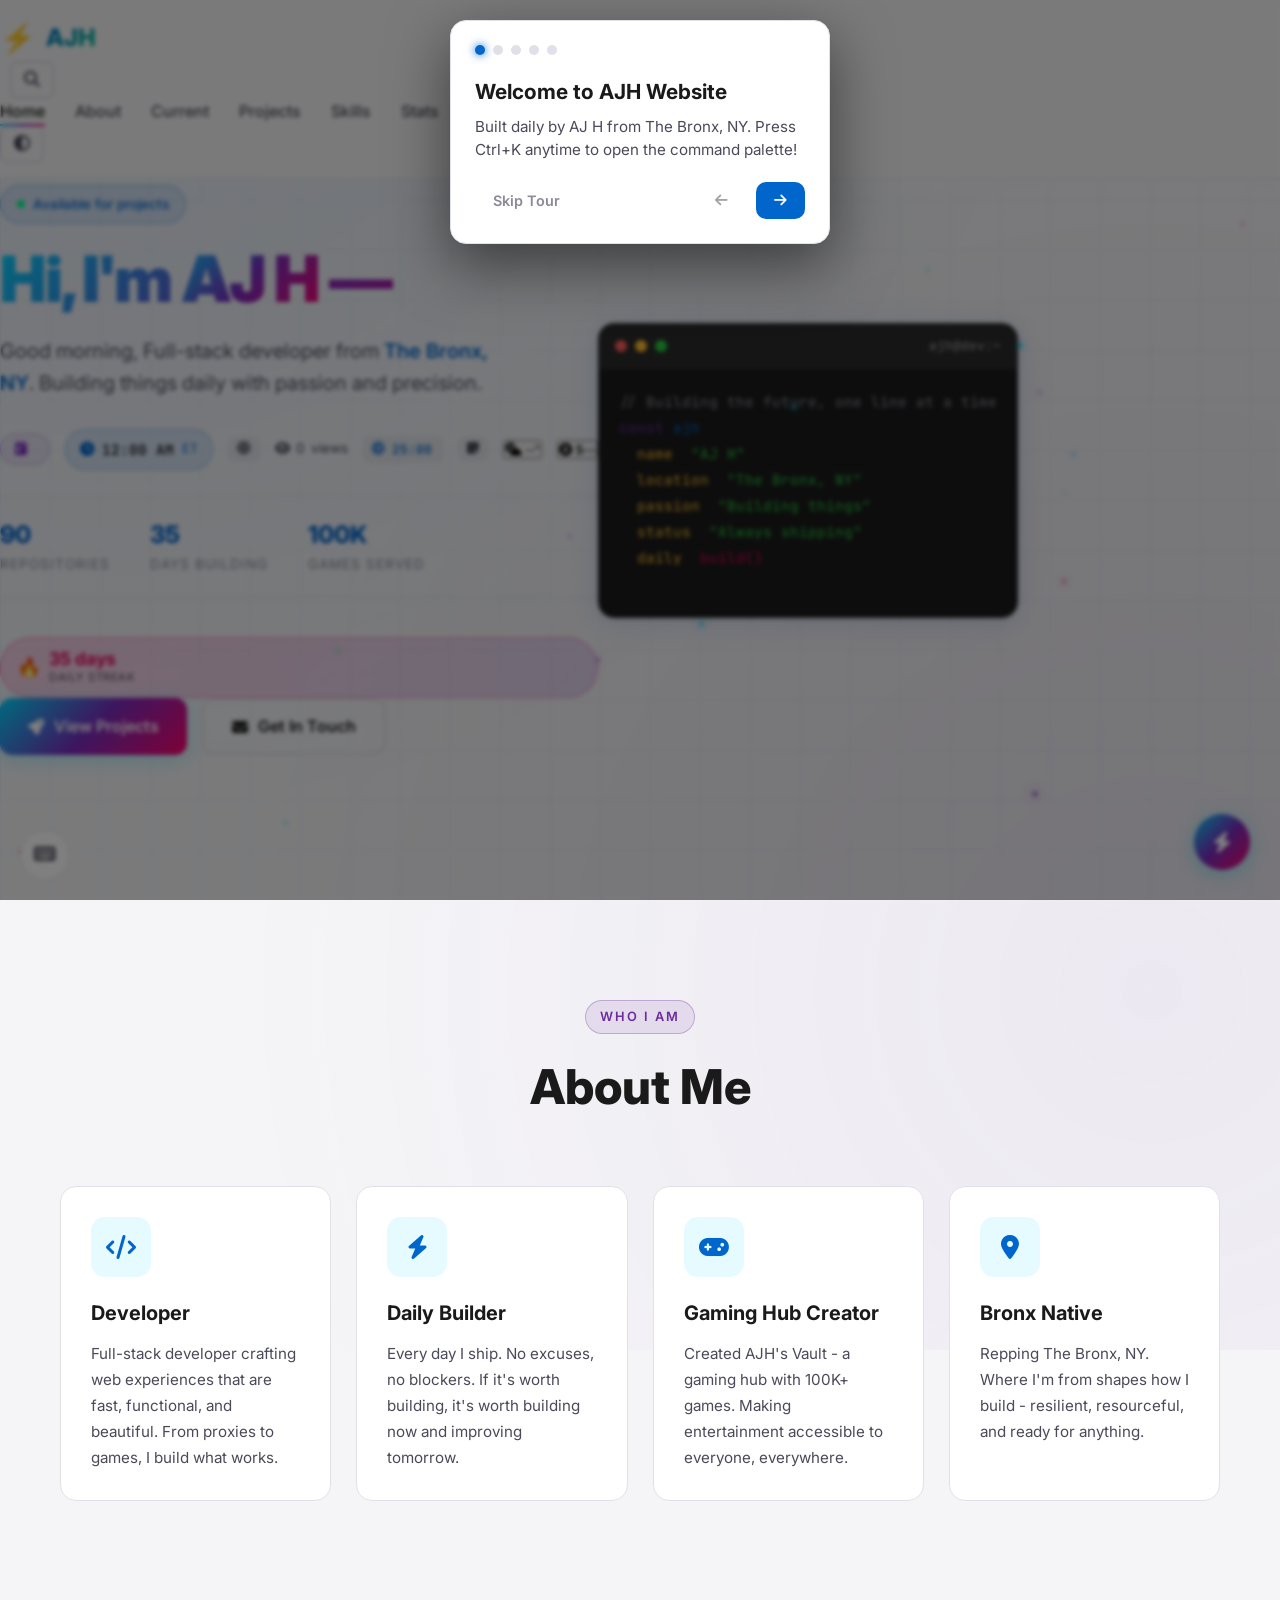
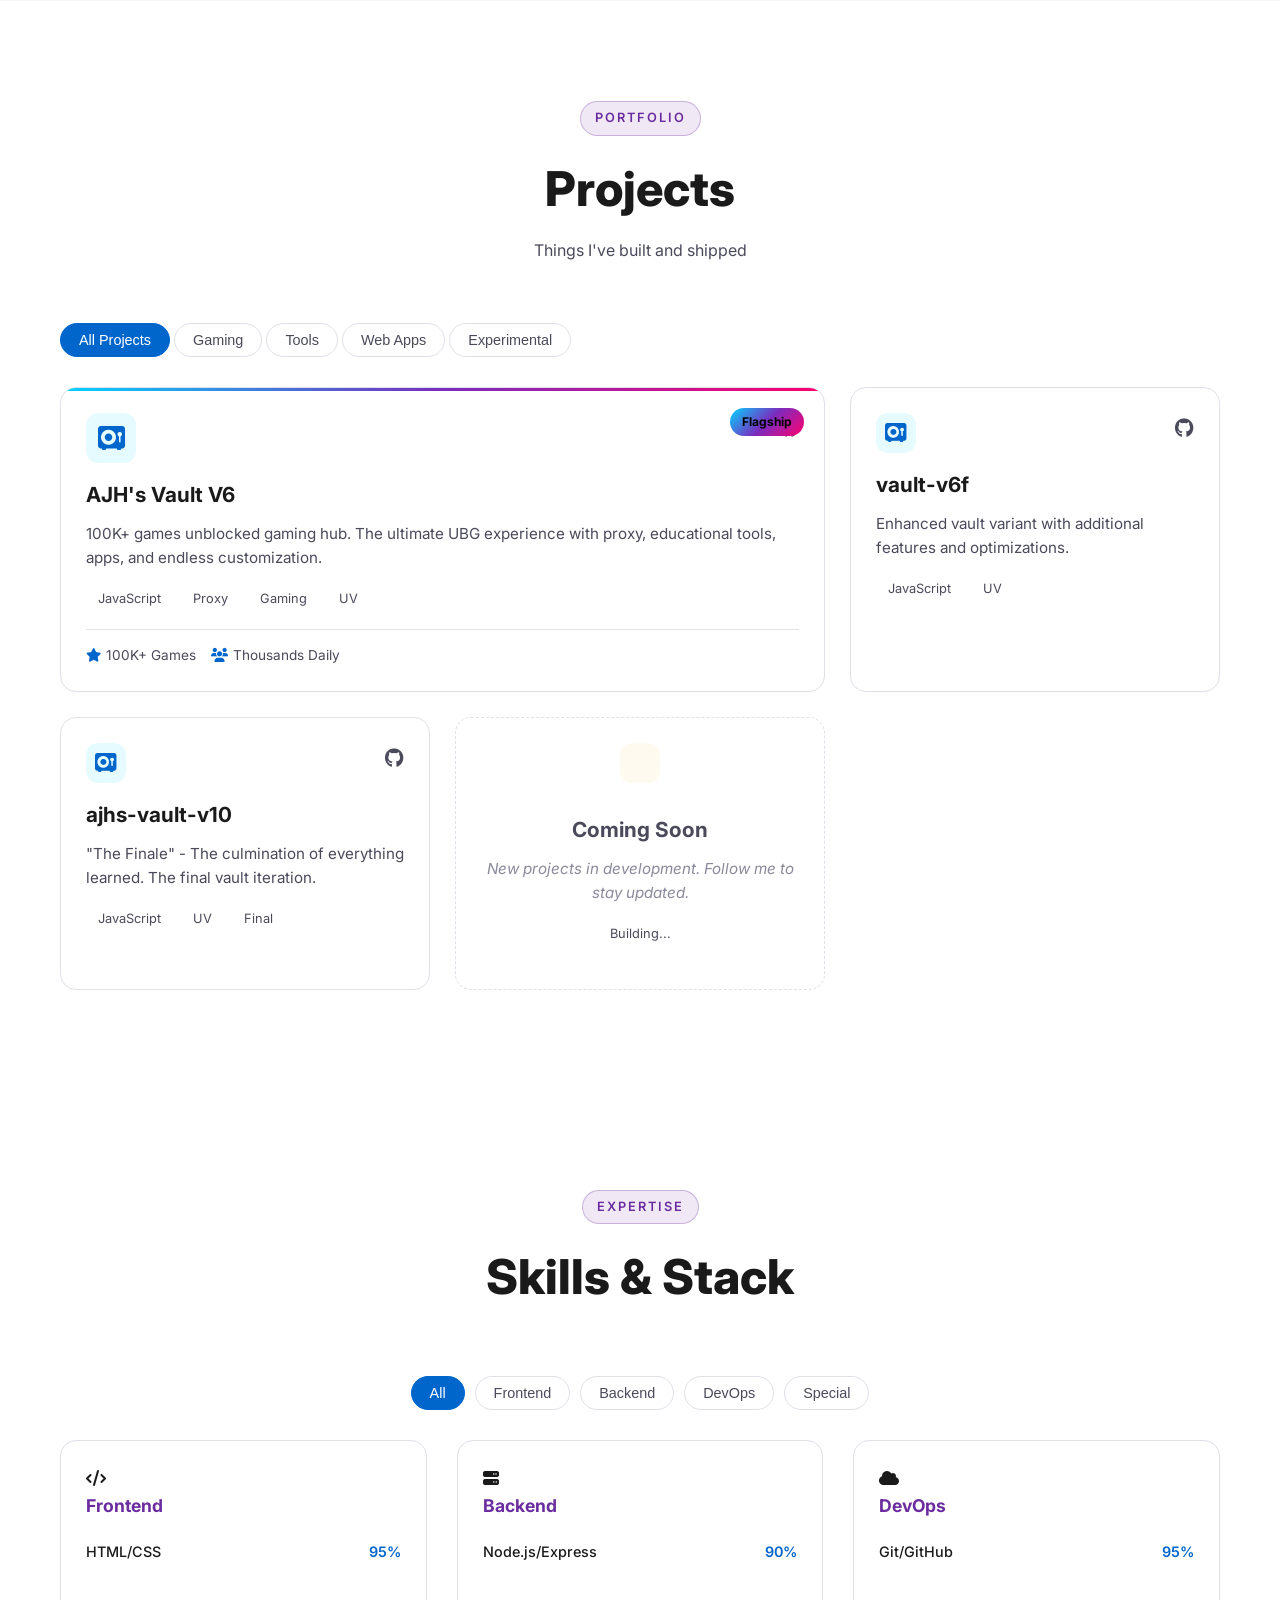
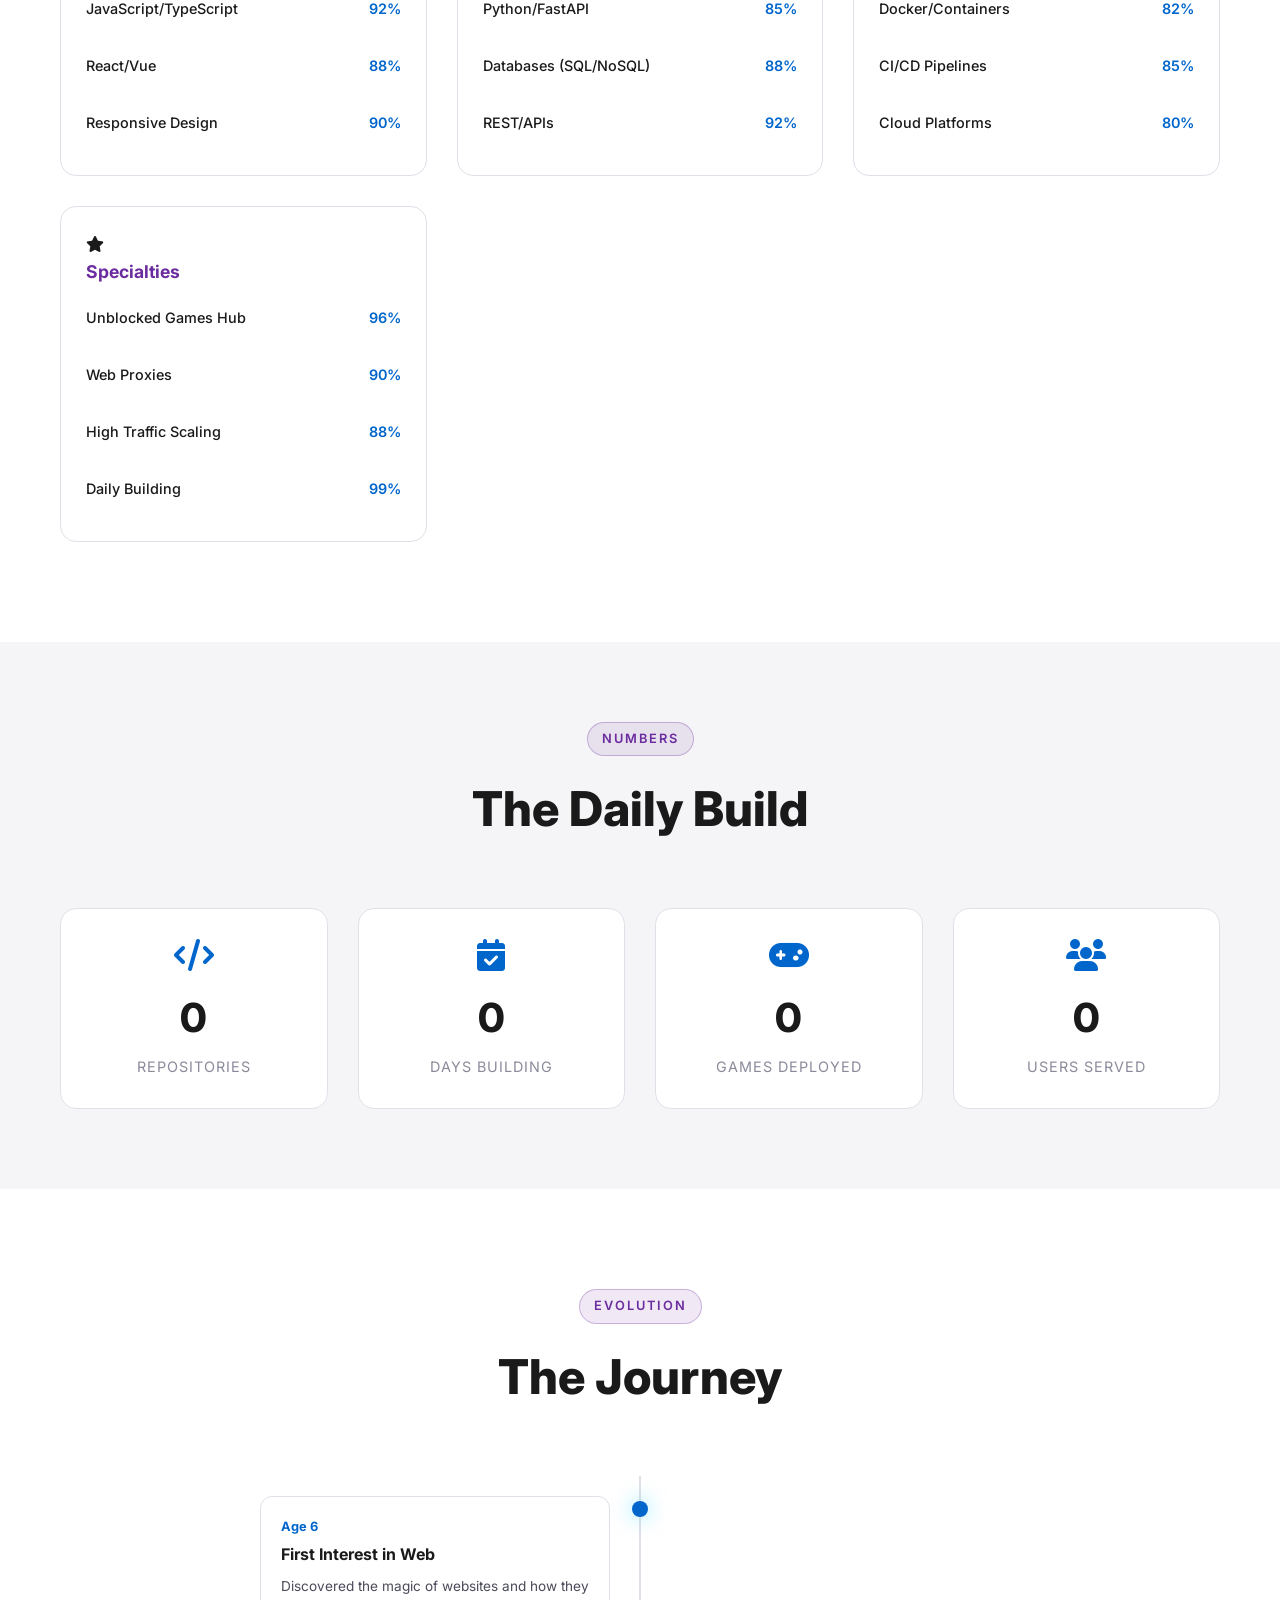
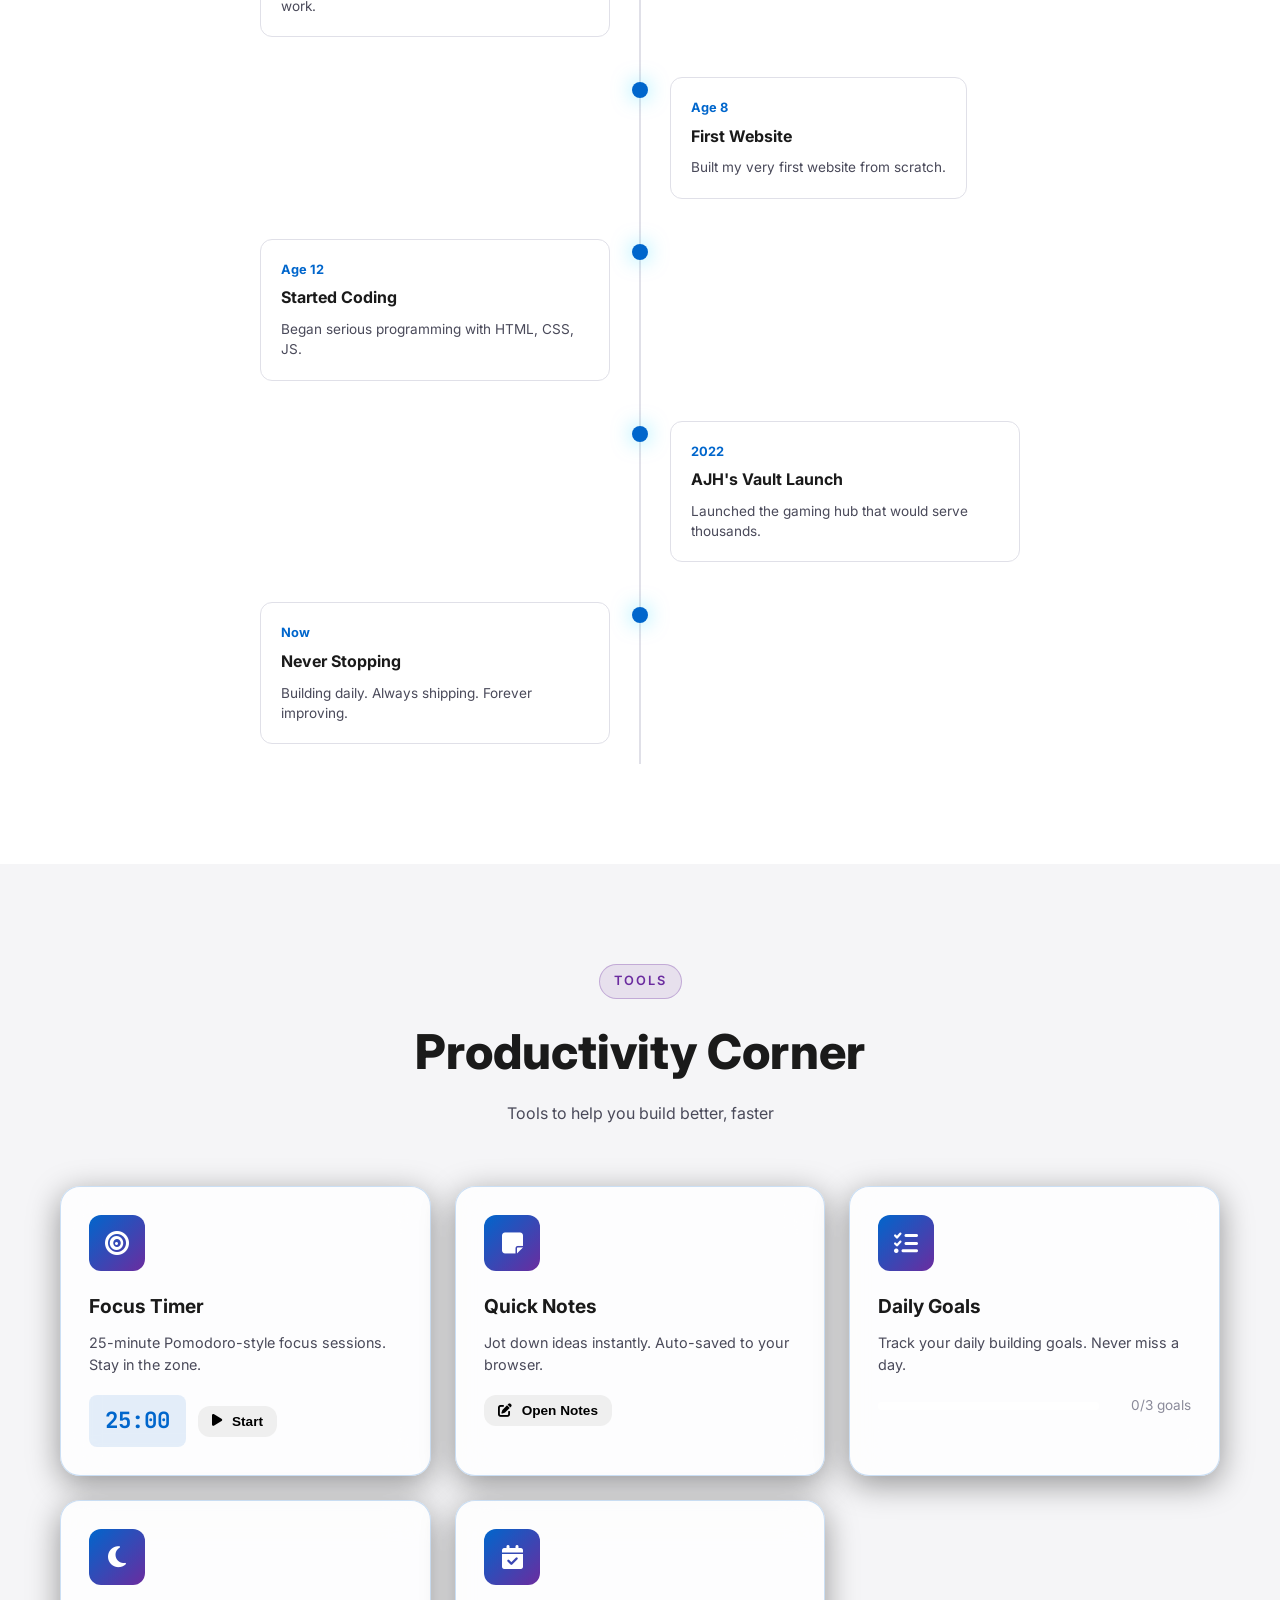
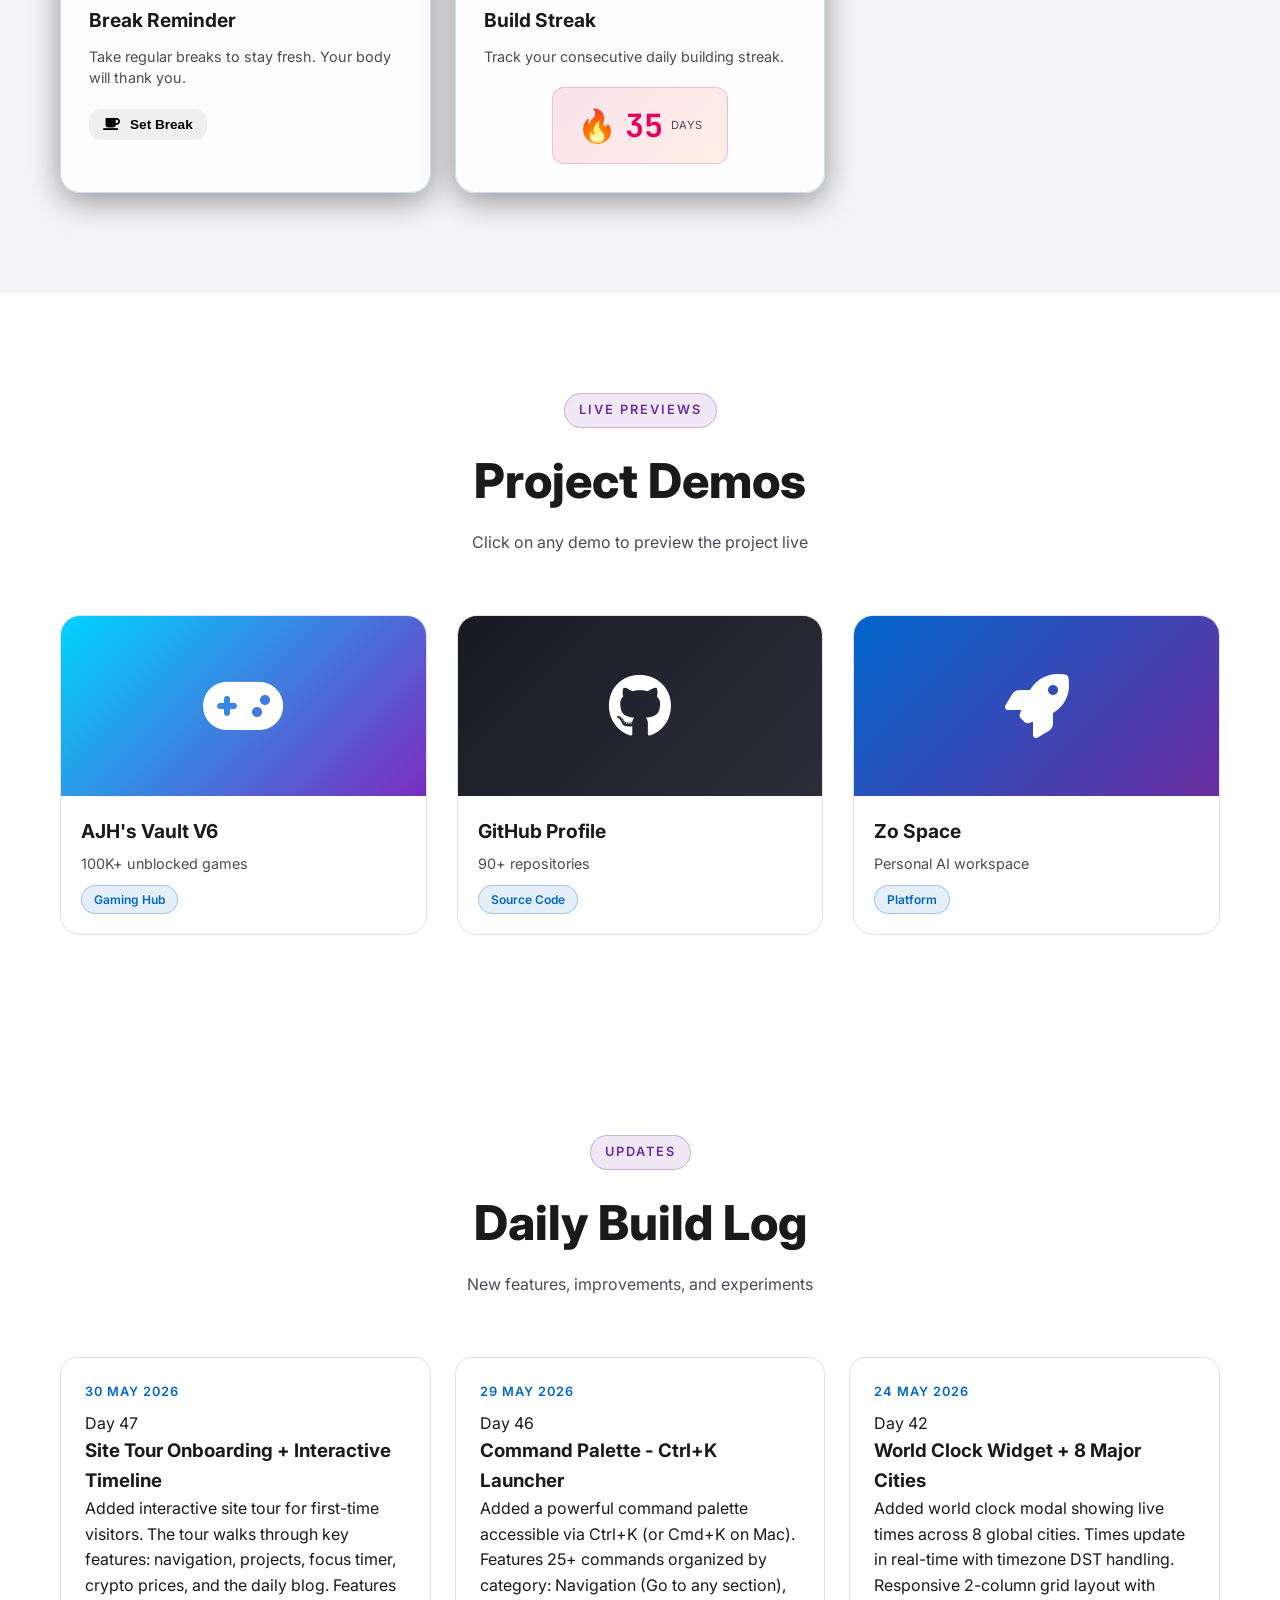
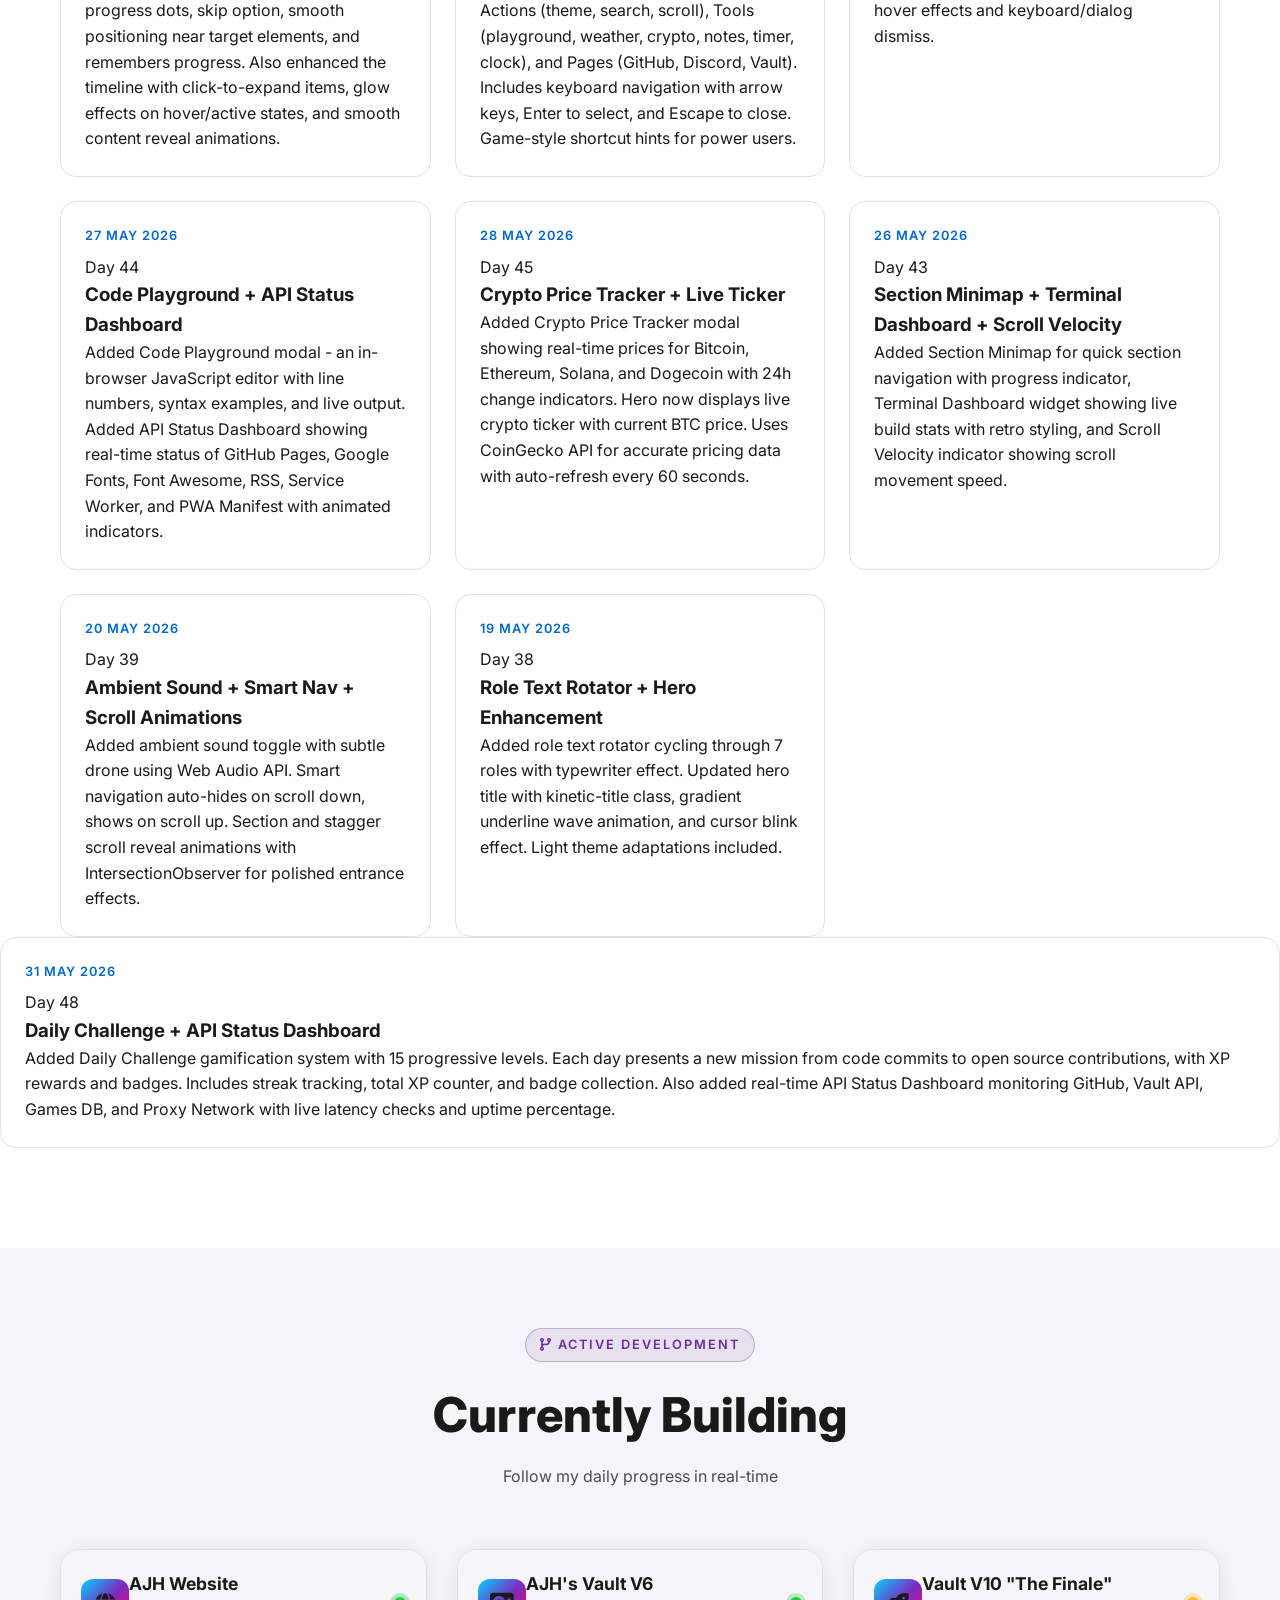
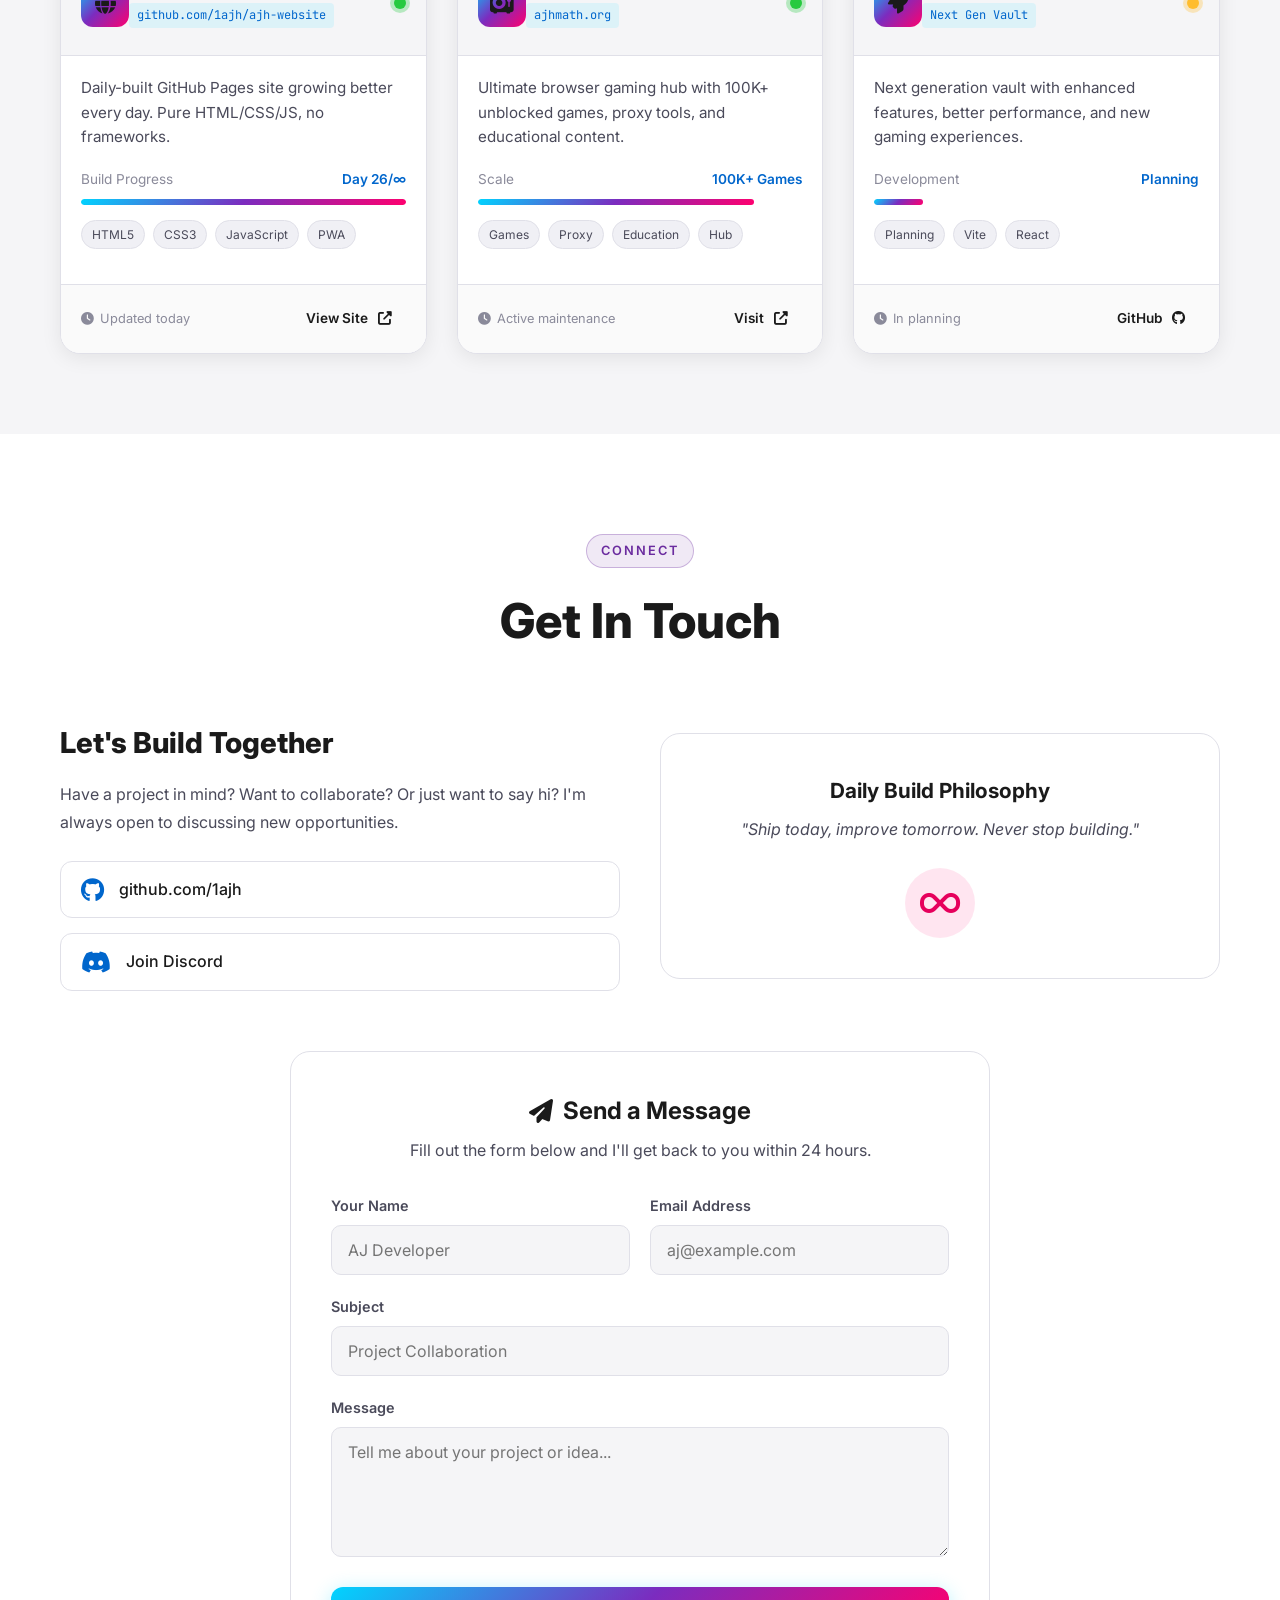
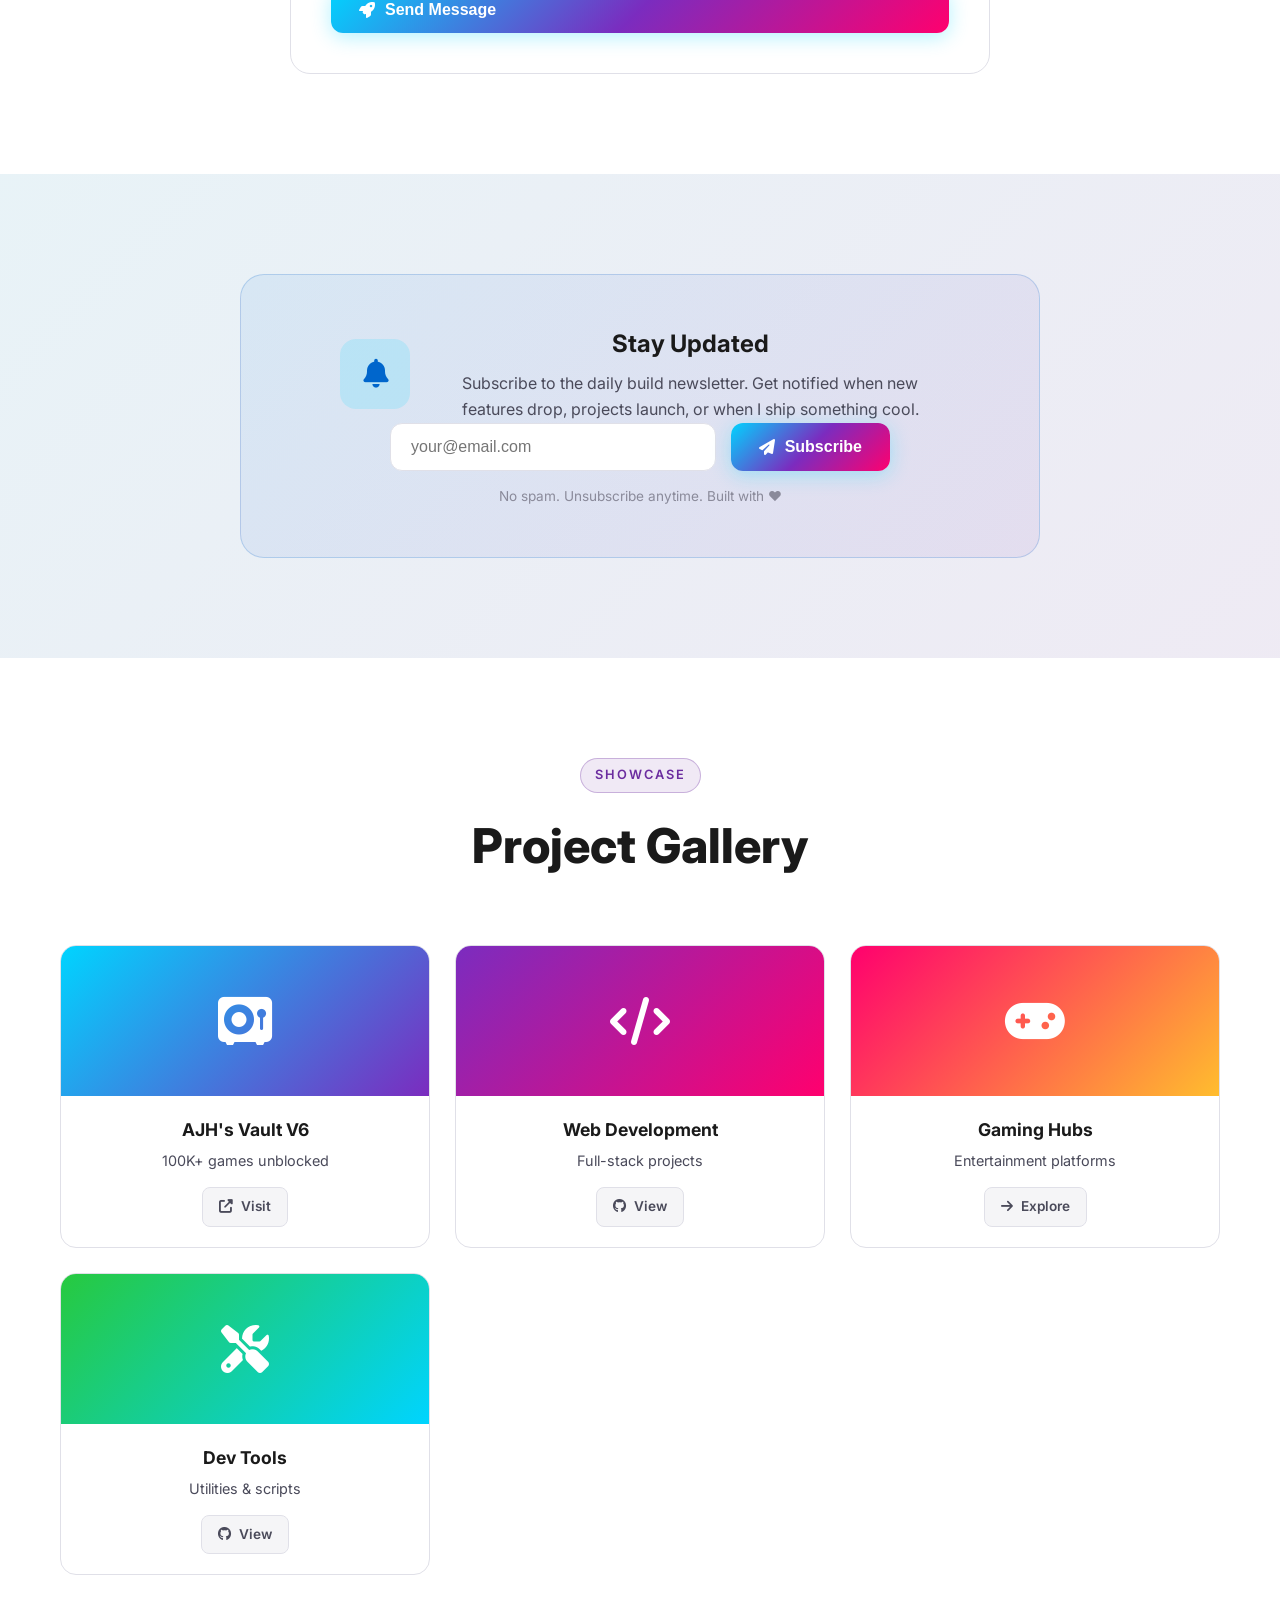
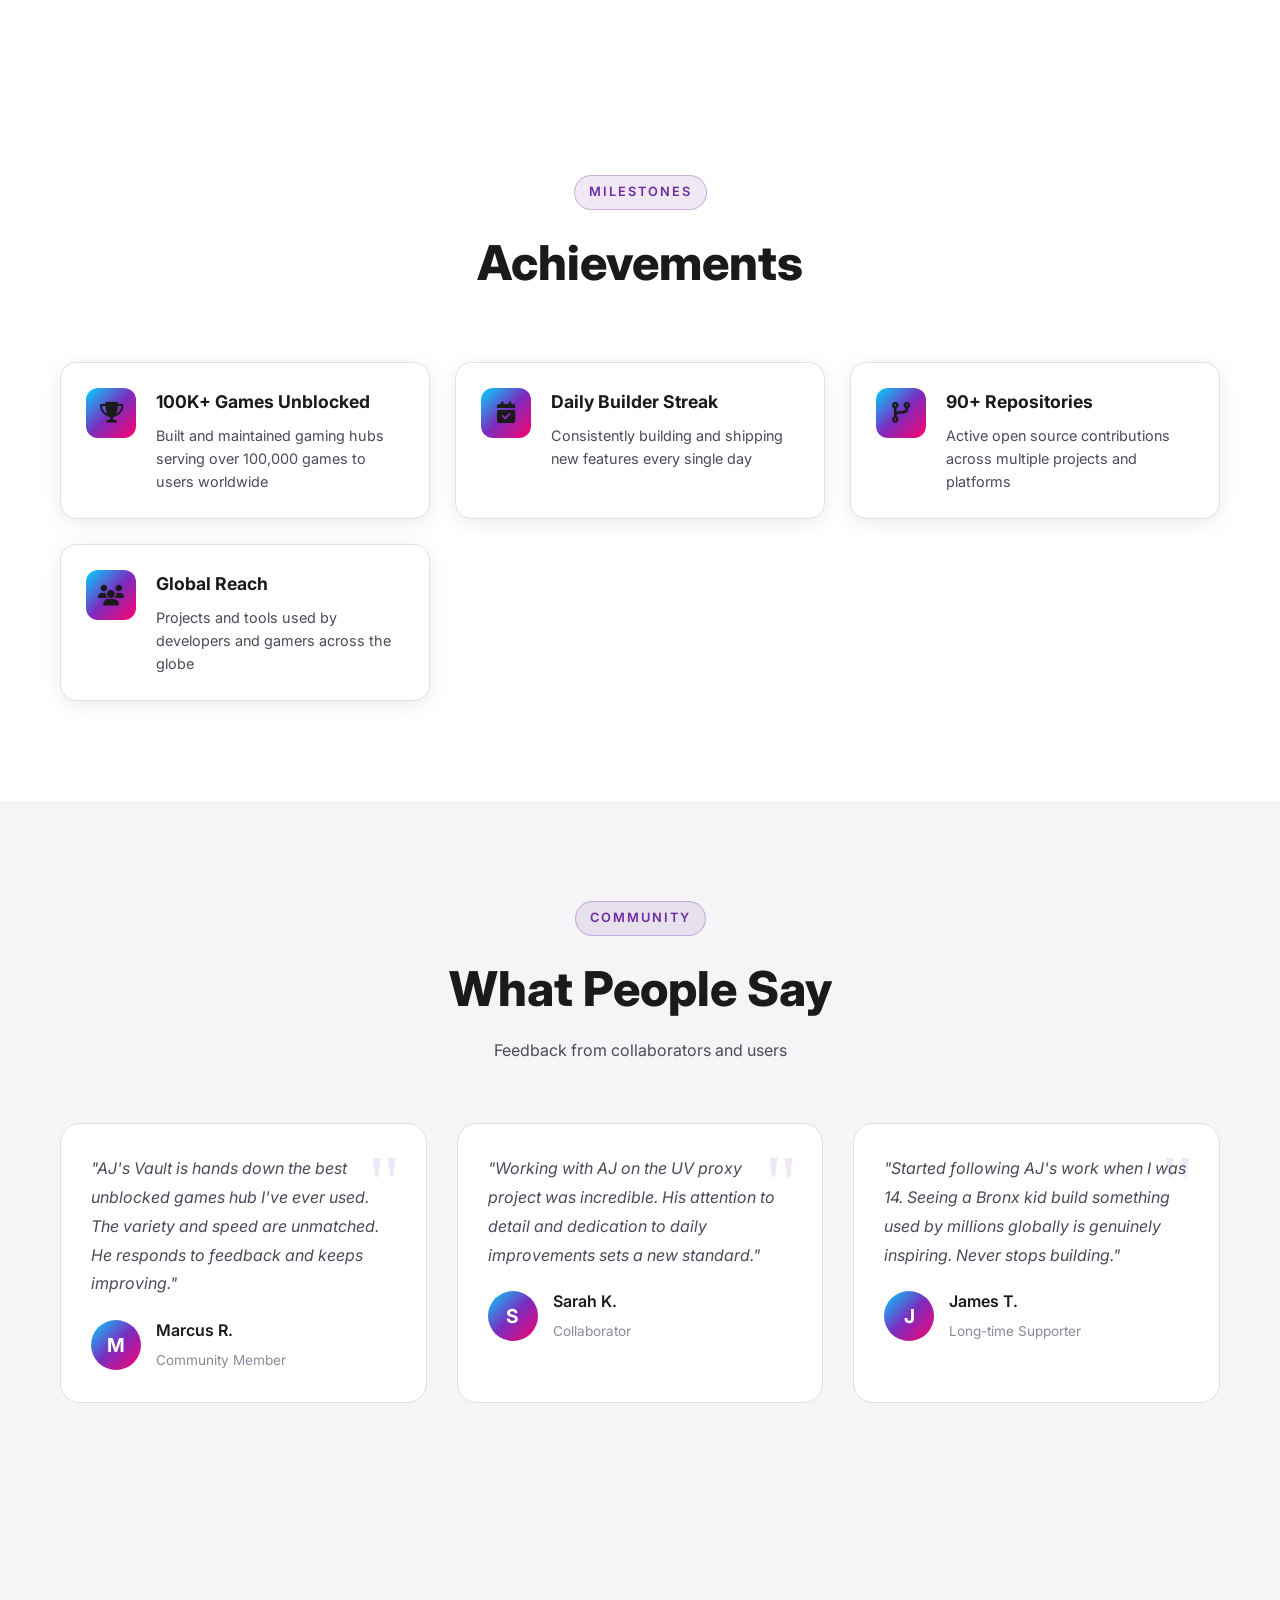
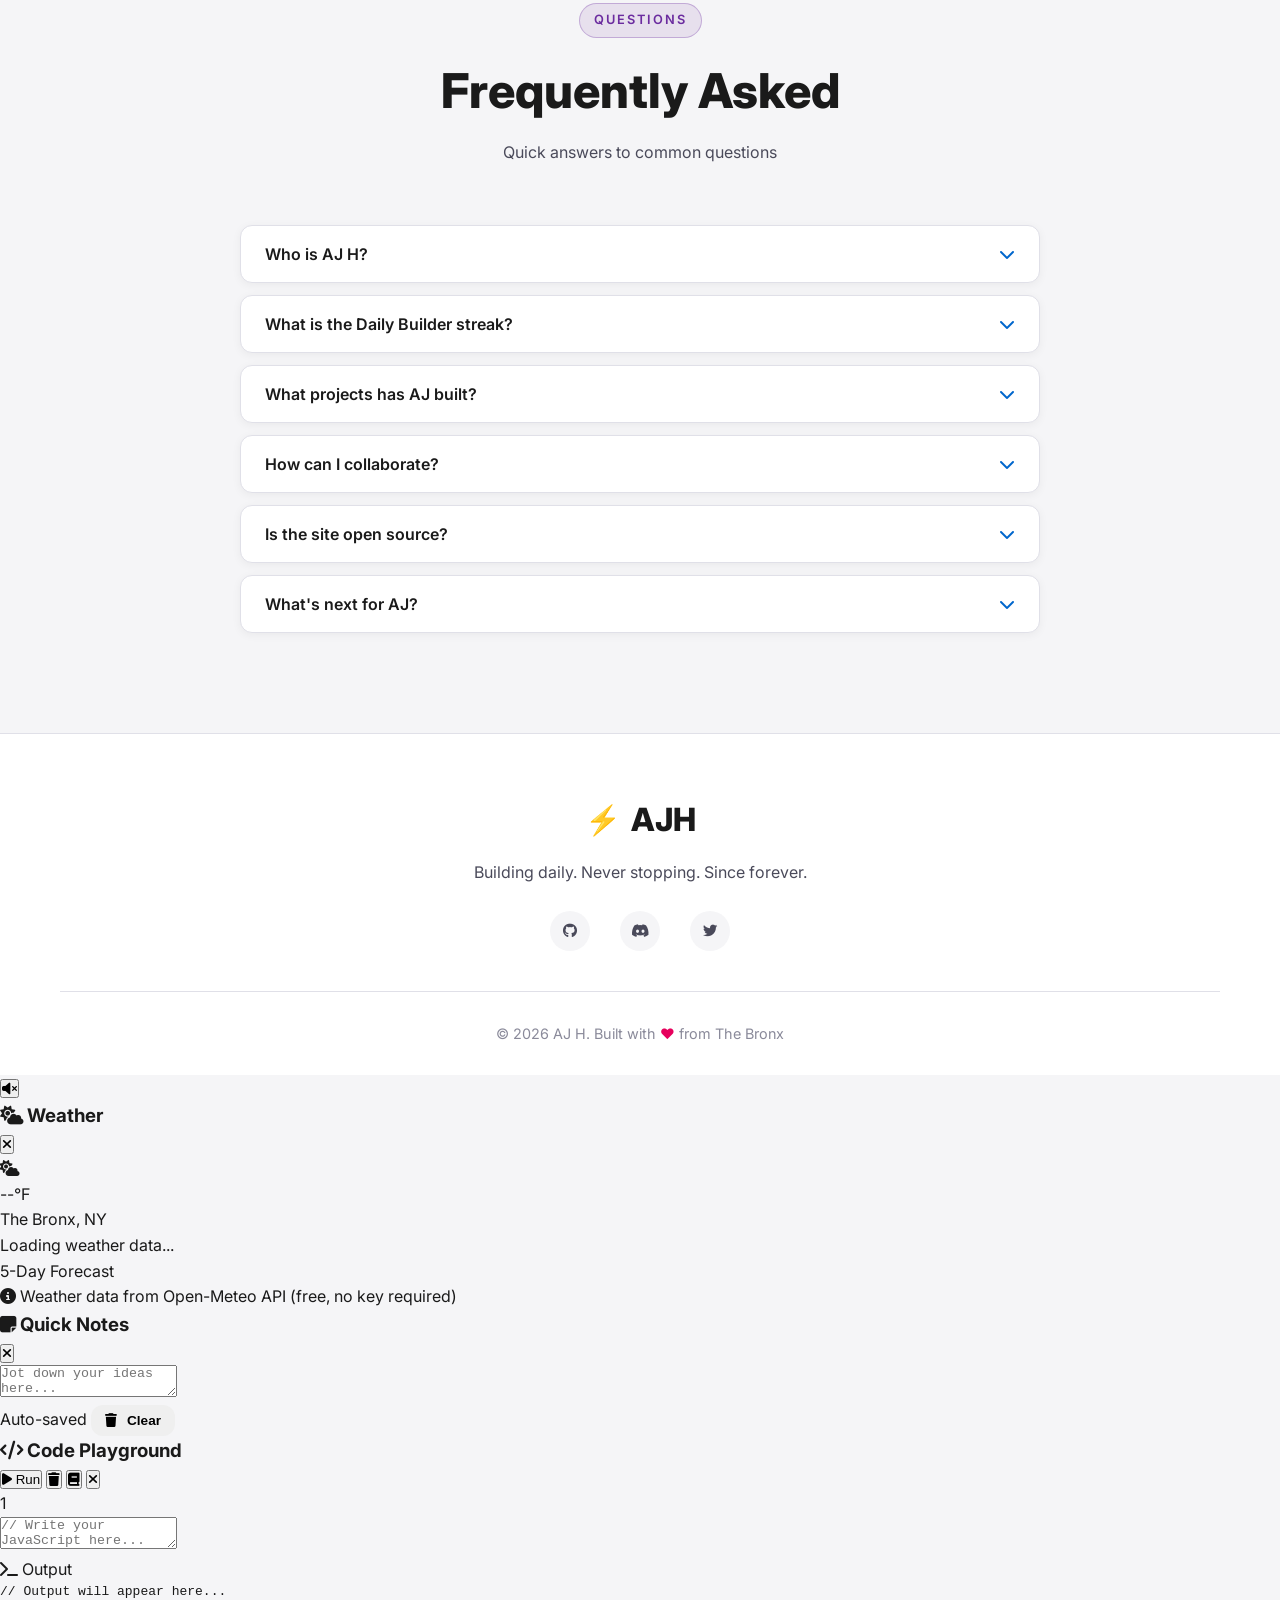
==== commit f2b356e5: "Day 48: Daily Challenge Gamification + API Status Dashboard Added Daily Challenge section with: - 15" ====
--- a/index.html
+++ b/index.html
@@ -983,6 +983,17 @@
                 </div>
             </div>
         </div>
+                <div class="blog-card">
+                    <div class="blog-date">
+                        <span class="blog-day">31</span>
+                        <span class="blog-month">May 2026</span>
+                    </div>
+                    <div class="blog-content">
+                        <span class="blog-tag">Day 48</span>
+                        <h3>Daily Challenge + API Status Dashboard</h3>
+                        <p>Added Daily Challenge gamification system with 15 progressive levels. Each day presents a new mission from code commits to open source contributions, with XP rewards and badges. Includes streak tracking, total XP counter, and badge collection. Also added real-time API Status Dashboard monitoring GitHub, Vault API, Games DB, and Proxy Network with live latency checks and uptime percentage.</p>
+                    </div>
+                </div>
     </section>
 
     <!-- Currently Working On Section -->
@@ -1748,4 +1759,119 @@
                 </div>
             </div>
         </div>
-    </div>+    </div>
+    <!-- Daily Challenge Section -->
+    <section id="challenge" class="section">
+        <div class="container">
+            <div class="section-header">
+                <span class="section-tag">Gamification</span>
+                <h2 class="section-title">Daily Challenge</h2>
+                <p class="section-subtitle">Today's mission, should you choose to accept</p>
+            </div>
+            <div class="challenge-container">
+                <div class="challenge-card" id="daily-challenge">
+                    <div class="challenge-badge" id="challenge-level">Level 1</div>
+                    <div class="challenge-icon">
+                        <i class="fas fa-bolt"></i>
+                    </div>
+                    <h3 class="challenge-title" id="challenge-title">Loading challenge...</h3>
+                    <p class="challenge-desc" id="challenge-desc">Preparing your mission...</p>
+                    <div class="challenge-progress">
+                        <div class="challenge-progress-bar" id="challenge-progress-bar"></div>
+                    </div>
+                    <div class="challenge-rewards">
+                        <span class="reward"><i class="fas fa-star"></i> <span id="xp-reward">+50 XP</span></span>
+                        <span class="reward"><i class="fas fa-trophy"></i> <span id="badge-reward">Novice Builder</span></span>
+                    </div>
+                    <button class="challenge-btn" id="challenge-btn">Accept Challenge</button>
+                </div>
+                <div class="challenge-stats">
+                    <div class="challenge-stat">
+                        <i class="fas fa-fire"></i>
+                        <div class="stat-info">
+                            <span class="stat-value" id="streak-days">47</span>
+                            <span class="stat-label">Day Streak</span>
+                        </div>
+                    </div>
+                    <div class="challenge-stat">
+                        <i class="fas fa-star"></i>
+                        <div class="stat-info">
+                            <span class="stat-value" id="total-xp">2350</span>
+                            <span class="stat-label">Total XP</span>
+                        </div>
+                    </div>
+                    <div class="challenge-stat">
+                        <i class="fas fa-medal"></i>
+                        <div class="stat-info">
+                            <span class="stat-value" id="badges-earned">12</span>
+                            <span class="stat-label">Badges</span>
+                        </div>
+                    </div>
+                </div>
+            </div>
+        </div>
+    </section>
+
+    <!-- API Status Dashboard -->
+    <section id="api-status" class="section alt-bg">
+        <div class="container">
+            <div class="section-header">
+                <span class="section-tag">Real-time</span>
+                <h2 class="section-title">API Status</h2>
+                <p class="section-subtitle">System health and uptime monitoring</p>
+            </div>
+            <div class="api-dashboard" id="api-dashboard">
+                <div class="api-card" data-api="github">
+                    <div class="api-status-dot online"></div>
+                    <div class="api-icon"><i class="fab fa-github"></i></div>
+                    <div class="api-info">
+                        <span class="api-name">GitHub</span>
+                        <span class="api-latency" id="github-latency">--ms</span>
+                    </div>
+                    <div class="api-bar">
+                        <div class="api-bar-fill" style="width: 100%"></div>
+                    </div>
+                </div>
+                <div class="api-card" data-api="vault">
+                    <div class="api-status-dot online"></div>
+                    <div class="api-icon"><i class="fas fa-vault"></i></div>
+                    <div class="api-info">
+                        <span class="api-name">Vault API</span>
+                        <span class="api-latency" id="vault-latency">--ms</span>
+                    </div>
+                    <div class="api-bar">
+                        <div class="api-bar-fill" style="width: 100%"></div>
+                    </div>
+                </div>
+                <div class="api-card" data-api="games">
+                    <div class="api-status-dot online"></div>
+                    <div class="api-icon"><i class="fas fa-gamepad"></i></div>
+                    <div class="api-info">
+                        <span class="api-name">Games DB</span>
+                        <span class="api-latency" id="games-latency">--ms</span>
+                    </div>
+                    <div class="api-bar">
+                        <div class="api-bar-fill" style="width: 100%"></div>
+                    </div>
+                </div>
+                <div class="api-card" data-api="proxy">
+                    <div class="api-status-dot online"></div>
+                    <div class="api-icon"><i class="fas fa-server"></i></div>
+                    <div class="api-info">
+                        <span class="api-name">Proxy Network</span>
+                        <span class="api-latency" id="proxy-latency">--ms</span>
+                    </div>
+                    <div class="api-bar">
+                        <div class="api-bar-fill" style="width: 100%"></div>
+                    </div>
+                </div>
+            </div>
+            <div class="api-summary">
+                <span class="api-uptime">
+                    <i class="fas fa-check-circle"></i>
+                    <span id="uptime-percent">99.9%</span> uptime
+                </span>
+                <span class="api-last-check">Last checked: <span id="last-check">Just now</span></span>
+            </div>
+        </div>
+    </section>
--- a/css/style.css
+++ b/css/style.css
@@ -5260,3 +5260,303 @@
   0%, 100% { box-shadow: 0 0 10px var(--accent-primary); }
   50% { box-shadow: 0 0 30px var(--accent-primary), 0 0 50px var(--accent-primary); }
 }
+
+/* Daily Challenge Section */
+.challenge-container {
+  display: flex;
+  gap: 30px;
+  align-items: stretch;
+}
+
+.challenge-card {
+  flex: 2;
+  background: var(--bg-card);
+  border: 1px solid var(--border-color);
+  border-radius: 20px;
+  padding: 40px;
+  text-align: center;
+  position: relative;
+  overflow: hidden;
+  transition: var(--transition-medium);
+}
+
+.challenge-card::before {
+  content: '';
+  position: absolute;
+  top: 0;
+  left: 0;
+  right: 0;
+  height: 4px;
+  background: var(--gradient-1);
+}
+
+.challenge-card:hover {
+  border-color: var(--accent-primary);
+  transform: translateY(-5px);
+  box-shadow: var(--shadow-glow);
+}
+
+.challenge-badge {
+  position: absolute;
+  top: 20px;
+  right: 20px;
+  background: var(--accent-secondary);
+  color: white;
+  padding: 5px 15px;
+  border-radius: 20px;
+  font-size: 0.8rem;
+  font-weight: 600;
+}
+
+.challenge-icon {
+  width: 80px;
+  height: 80px;
+  margin: 0 auto 20px;
+  background: var(--gradient-1);
+  border-radius: 50%;
+  display: flex;
+  align-items: center;
+  justify-content: center;
+  font-size: 2rem;
+  animation: pulse 2s infinite;
+}
+
+@keyframes pulse {
+  0%, 100% { transform: scale(1); }
+  50% { transform: scale(1.05); }
+}
+
+.challenge-title {
+  font-size: 1.5rem;
+  margin-bottom: 10px;
+  background: var(--gradient-1);
+  -webkit-background-clip: text;
+  -webkit-text-fill-color: transparent;
+  background-clip: text;
+}
+
+.challenge-desc {
+  color: var(--text-secondary);
+  margin-bottom: 25px;
+  line-height: 1.6;
+}
+
+.challenge-progress {
+  height: 8px;
+  background: var(--bg-secondary);
+  border-radius: 10px;
+  overflow: hidden;
+  margin-bottom: 20px;
+}
+
+.challenge-progress-bar {
+  height: 100%;
+  background: var(--gradient-2);
+  width: 0%;
+  transition: width 0.5s ease;
+  border-radius: 10px;
+}
+
+.challenge-rewards {
+  display: flex;
+  justify-content: center;
+  gap: 30px;
+  margin-bottom: 25px;
+}
+
+.reward {
+  display: flex;
+  align-items: center;
+  gap: 8px;
+  color: var(--text-secondary);
+  font-size: 0.9rem;
+}
+
+.reward i {
+  color: var(--accent-primary);
+}
+
+.challenge-btn {
+  background: var(--gradient-1);
+  color: white;
+  border: none;
+  padding: 15px 40px;
+  border-radius: 30px;
+  font-size: 1rem;
+  font-weight: 600;
+  cursor: pointer;
+  transition: var(--transition-fast);
+}
+
+.challenge-btn:hover {
+  transform: scale(1.05);
+  box-shadow: 0 5px 20px rgba(0, 212, 255, 0.4);
+}
+
+.challenge-stats {
+  flex: 1;
+  display: flex;
+  flex-direction: column;
+  gap: 20px;
+}
+
+.challenge-stat {
+  background: var(--bg-card);
+  border: 1px solid var(--border-color);
+  border-radius: 15px;
+  padding: 25px;
+  display: flex;
+  align-items: center;
+  gap: 15px;
+  transition: var(--transition-fast);
+}
+
+.challenge-stat:hover {
+  border-color: var(--accent-primary);
+  transform: translateX(5px);
+}
+
+.challenge-stat > i {
+  font-size: 2rem;
+  color: var(--accent-primary);
+  width: 50px;
+  text-align: center;
+}
+
+.challenge-stat .stat-info {
+  display: flex;
+  flex-direction: column;
+}
+
+.challenge-stat .stat-value {
+  font-size: 1.8rem;
+  font-weight: 700;
+  background: var(--gradient-2);
+  -webkit-background-clip: text;
+  -webkit-text-fill-color: transparent;
+  background-clip: text;
+}
+
+.challenge-stat .stat-label {
+  font-size: 0.85rem;
+  color: var(--text-secondary);
+}
+
+/* API Status Dashboard */
+.api-dashboard {
+  display: grid;
+  grid-template-columns: repeat(auto-fit, minmax(280px, 1fr));
+  gap: 20px;
+  margin-bottom: 30px;
+}
+
+.api-card {
+  background: var(--bg-card);
+  border: 1px solid var(--border-color);
+  border-radius: 15px;
+  padding: 25px;
+  display: flex;
+  align-items: center;
+  gap: 15px;
+  transition: var(--transition-fast);
+}
+
+.api-card:hover {
+  border-color: var(--accent-primary);
+  transform: translateY(-3px);
+}
+
+.api-status-dot {
+  width: 12px;
+  height: 12px;
+  border-radius: 50%;
+  position: relative;
+}
+
+.api-status-dot.online {
+  background: #00ff88;
+  box-shadow: 0 0 10px #00ff88;
+}
+
+.api-status-dot.offline {
+  background: #ff4444;
+  box-shadow: 0 0 10px #ff4444;
+}
+
+.api-status-dot::after {
+  content: '';
+  position: absolute;
+  top: -3px;
+  left: -3px;
+  width: 18px;
+  height: 18px;
+  border-radius: 50%;
+  border: 2px solid var(--bg-card);
+}
+
+.api-icon {
+  width: 50px;
+  height: 50px;
+  background: var(--bg-secondary);
+  border-radius: 12px;
+  display: flex;
+  align-items: center;
+  justify-content: center;
+  font-size: 1.5rem;
+  color: var(--accent-primary);
+}
+
+.api-info {
+  flex: 1;
+  display: flex;
+  flex-direction: column;
+}
+
+.api-name {
+  font-weight: 600;
+  font-size: 1rem;
+}
+
+.api-latency {
+  font-size: 0.85rem;
+  color: var(--text-secondary);
+  font-family: var(--font-mono);
+}
+
+.api-bar {
+  width: 60px;
+  height: 6px;
+  background: var(--bg-secondary);
+  border-radius: 3px;
+  overflow: hidden;
+}
+
+.api-bar-fill {
+  height: 100%;
+  background: linear-gradient(90deg, #00ff88, #00d4ff);
+  border-radius: 3px;
+  transition: width 0.5s ease;
+}
+
+.api-summary {
+  display: flex;
+  justify-content: space-between;
+  align-items: center;
+  padding: 20px;
+  background: var(--bg-card);
+  border: 1px solid var(--border-color);
+  border-radius: 15px;
+}
+
+.api-uptime {
+  display: flex;
+  align-items: center;
+  gap: 10px;
+  color: #00ff88;
+  font-weight: 600;
+}
+
+.api-last-check {
+  color: var(--text-secondary);
+  font-size: 0.9rem;
+}
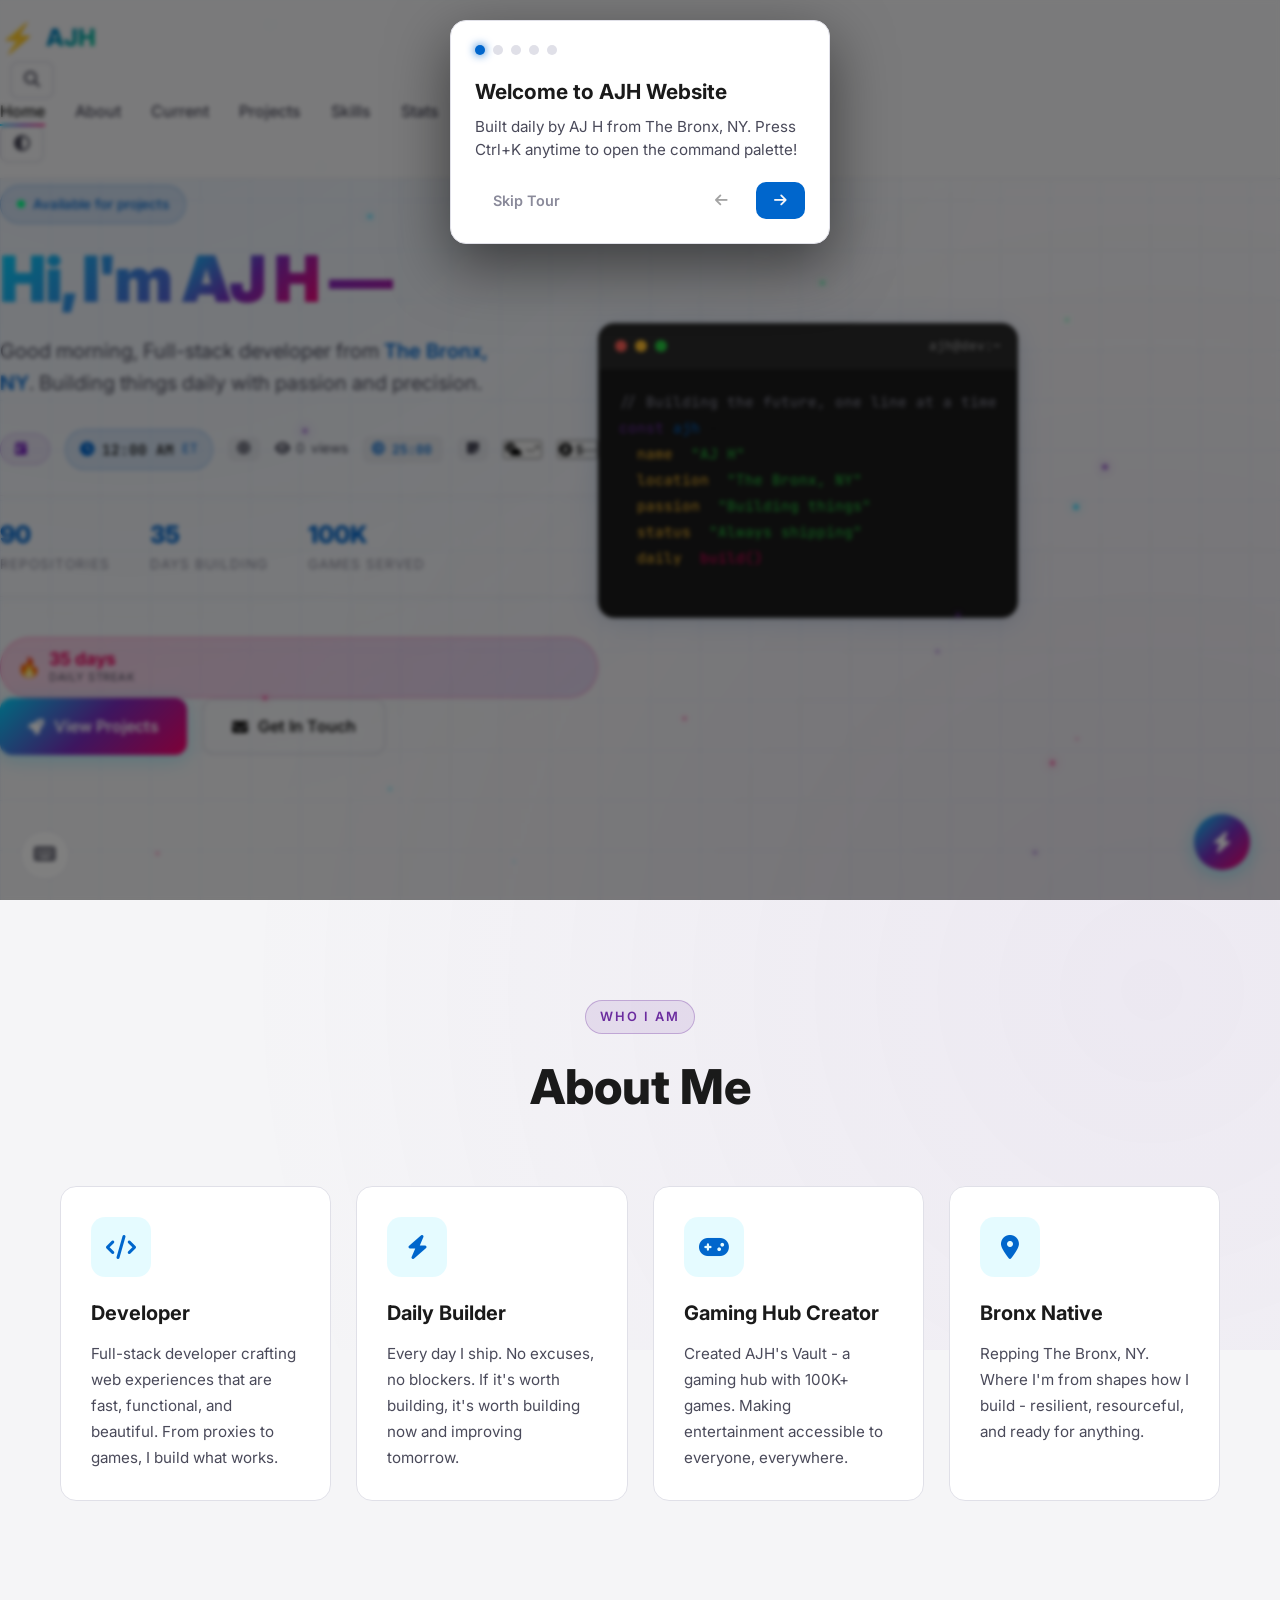
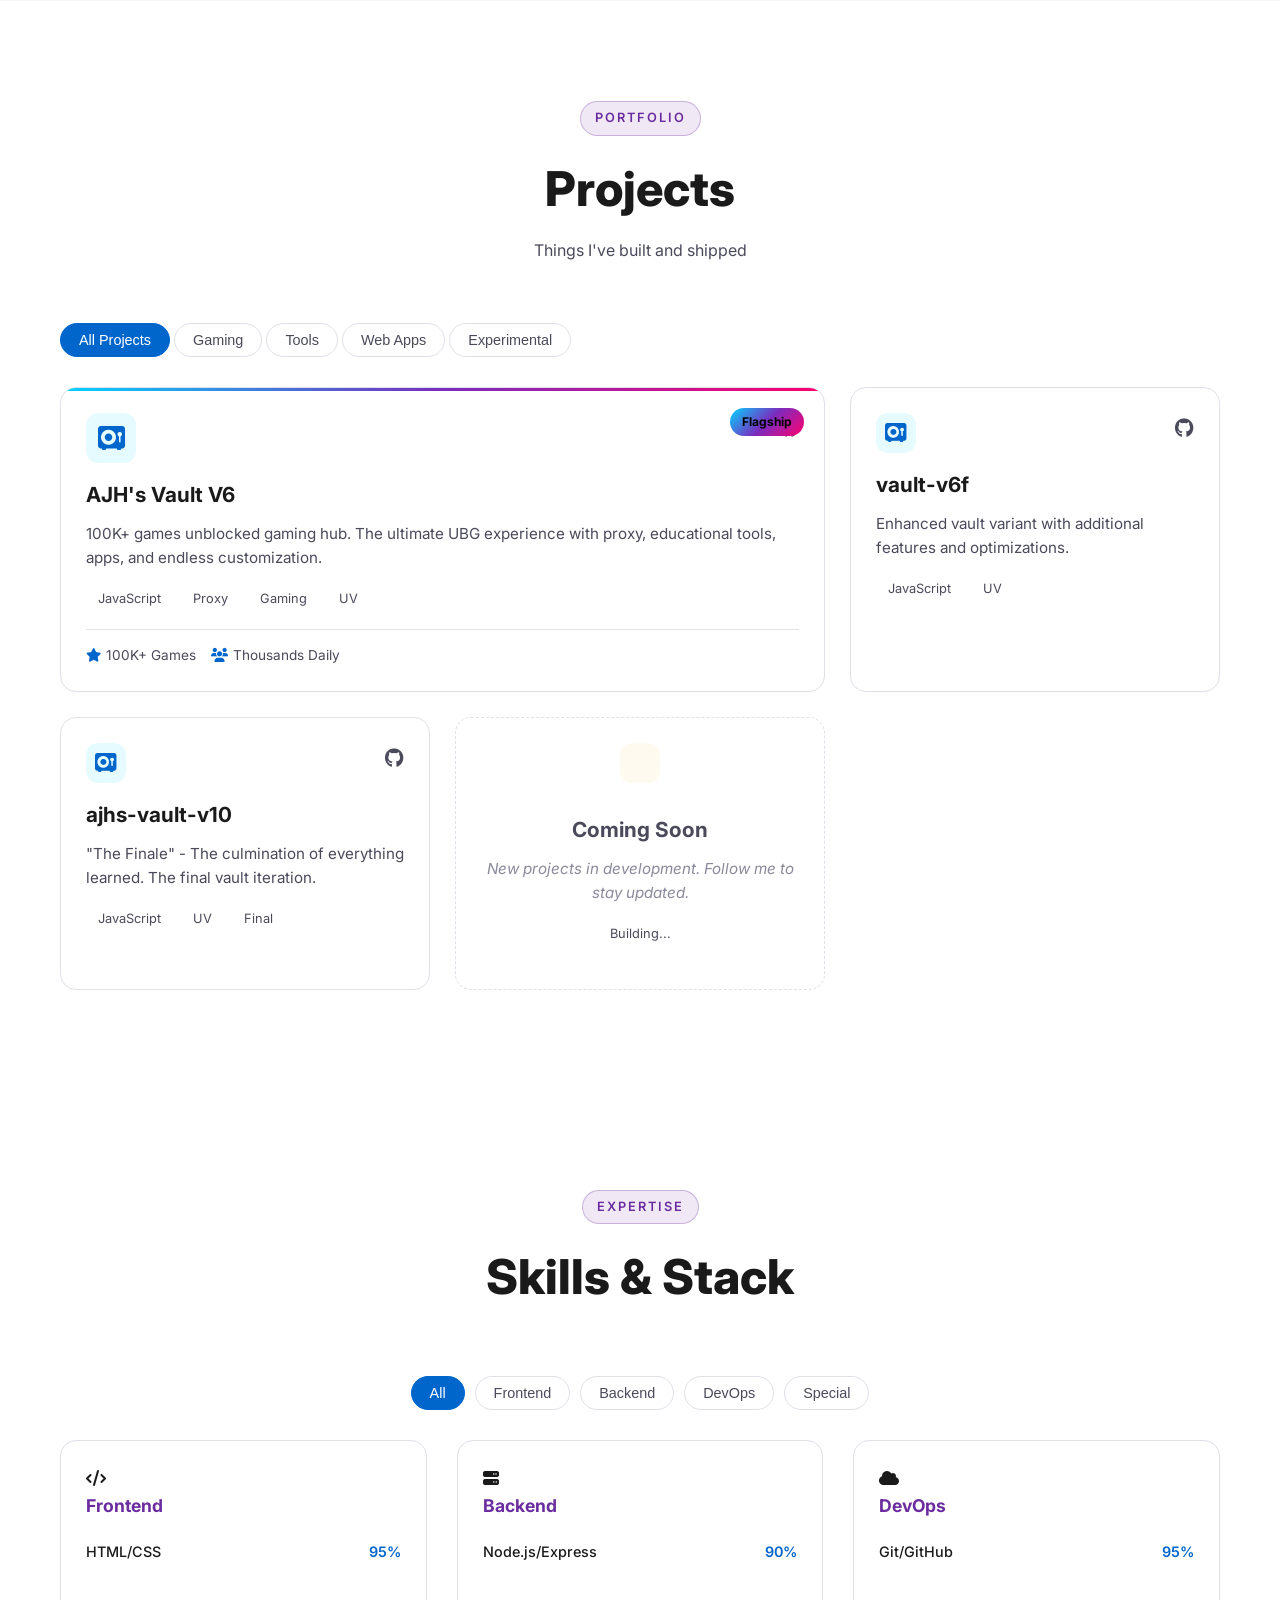
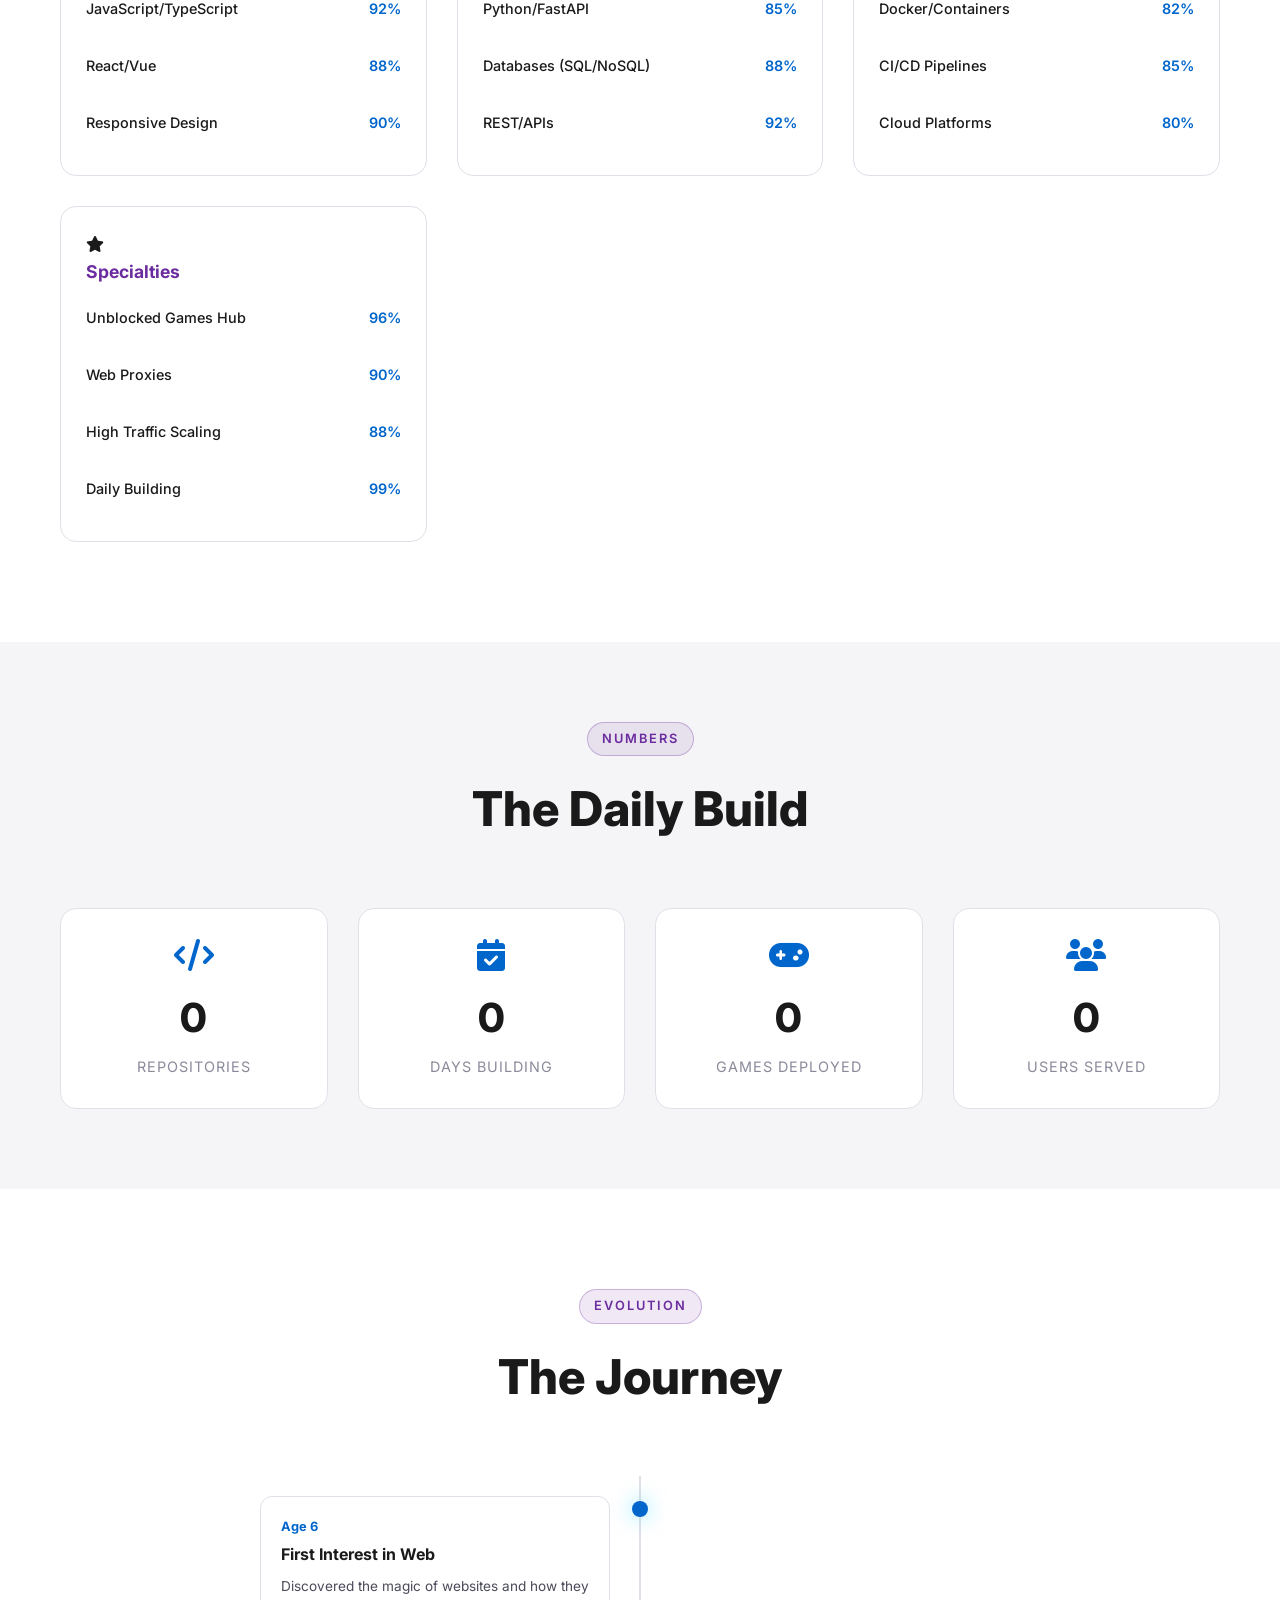
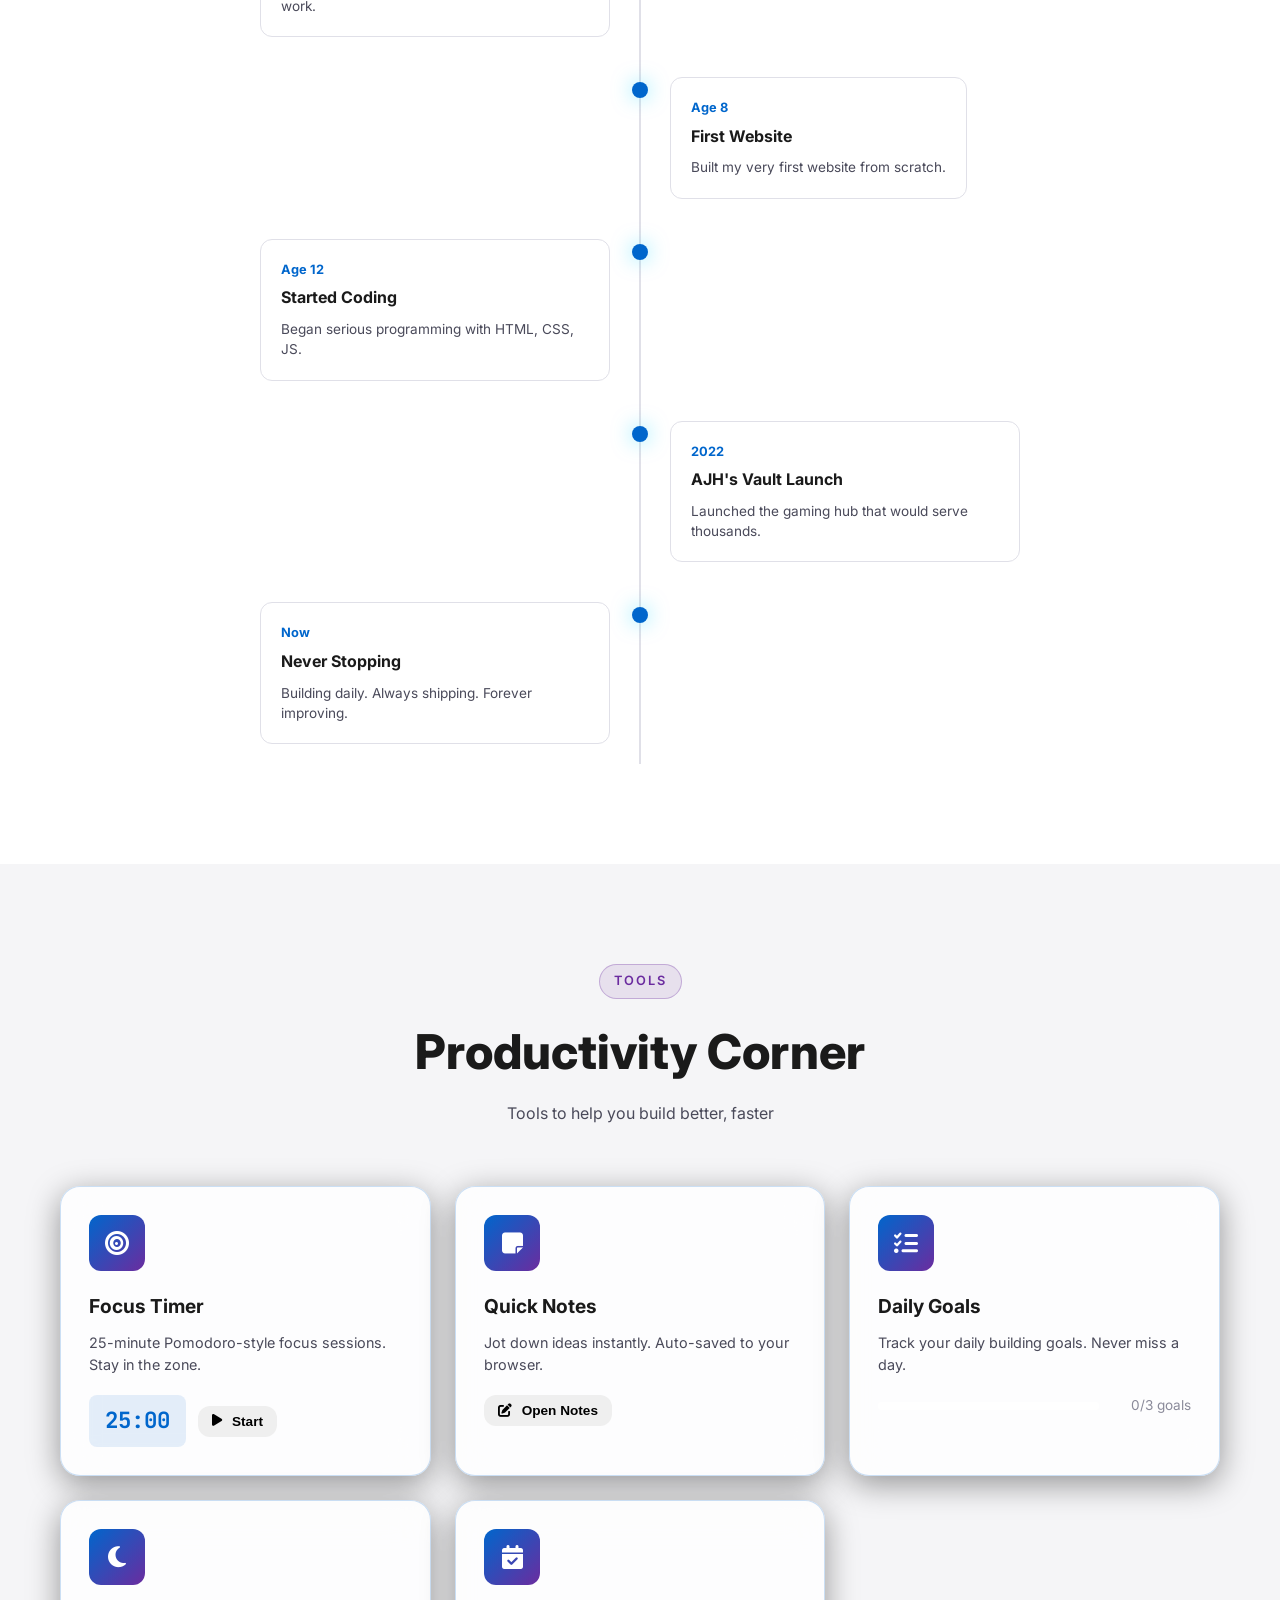
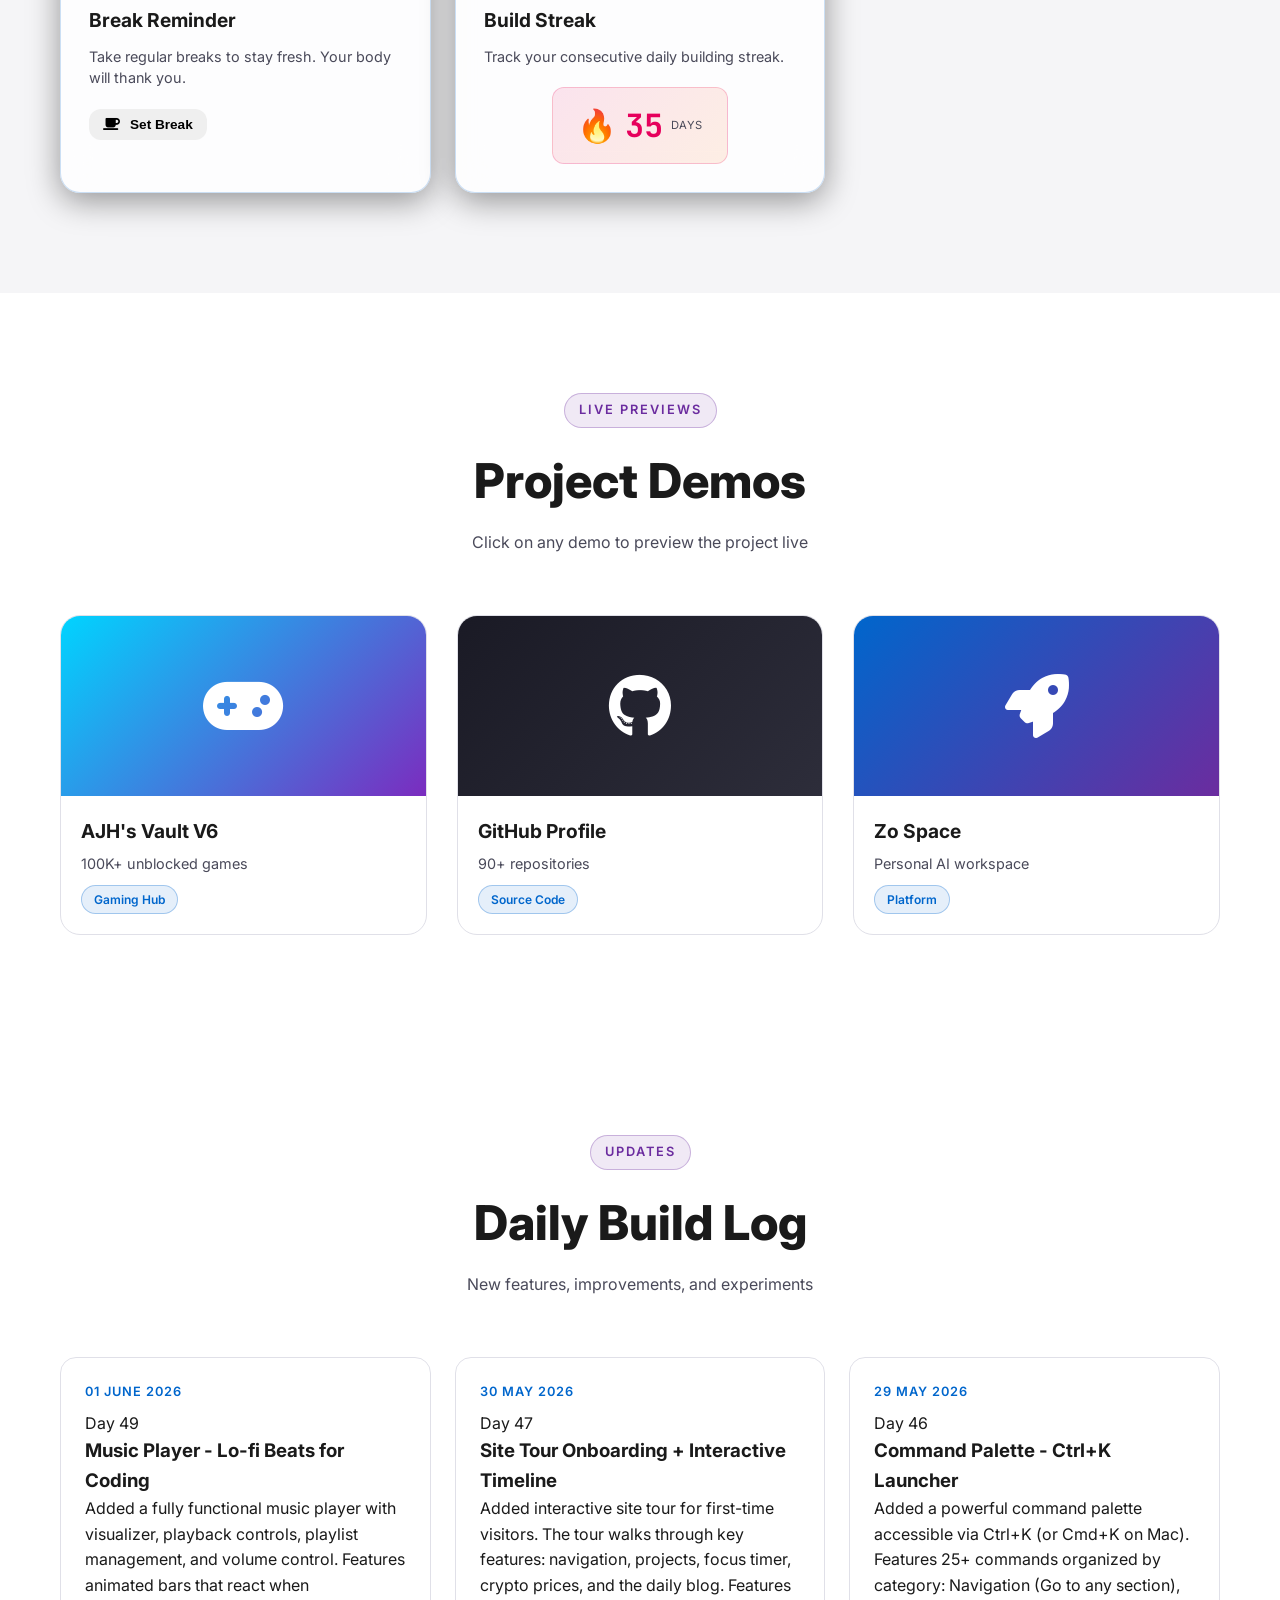
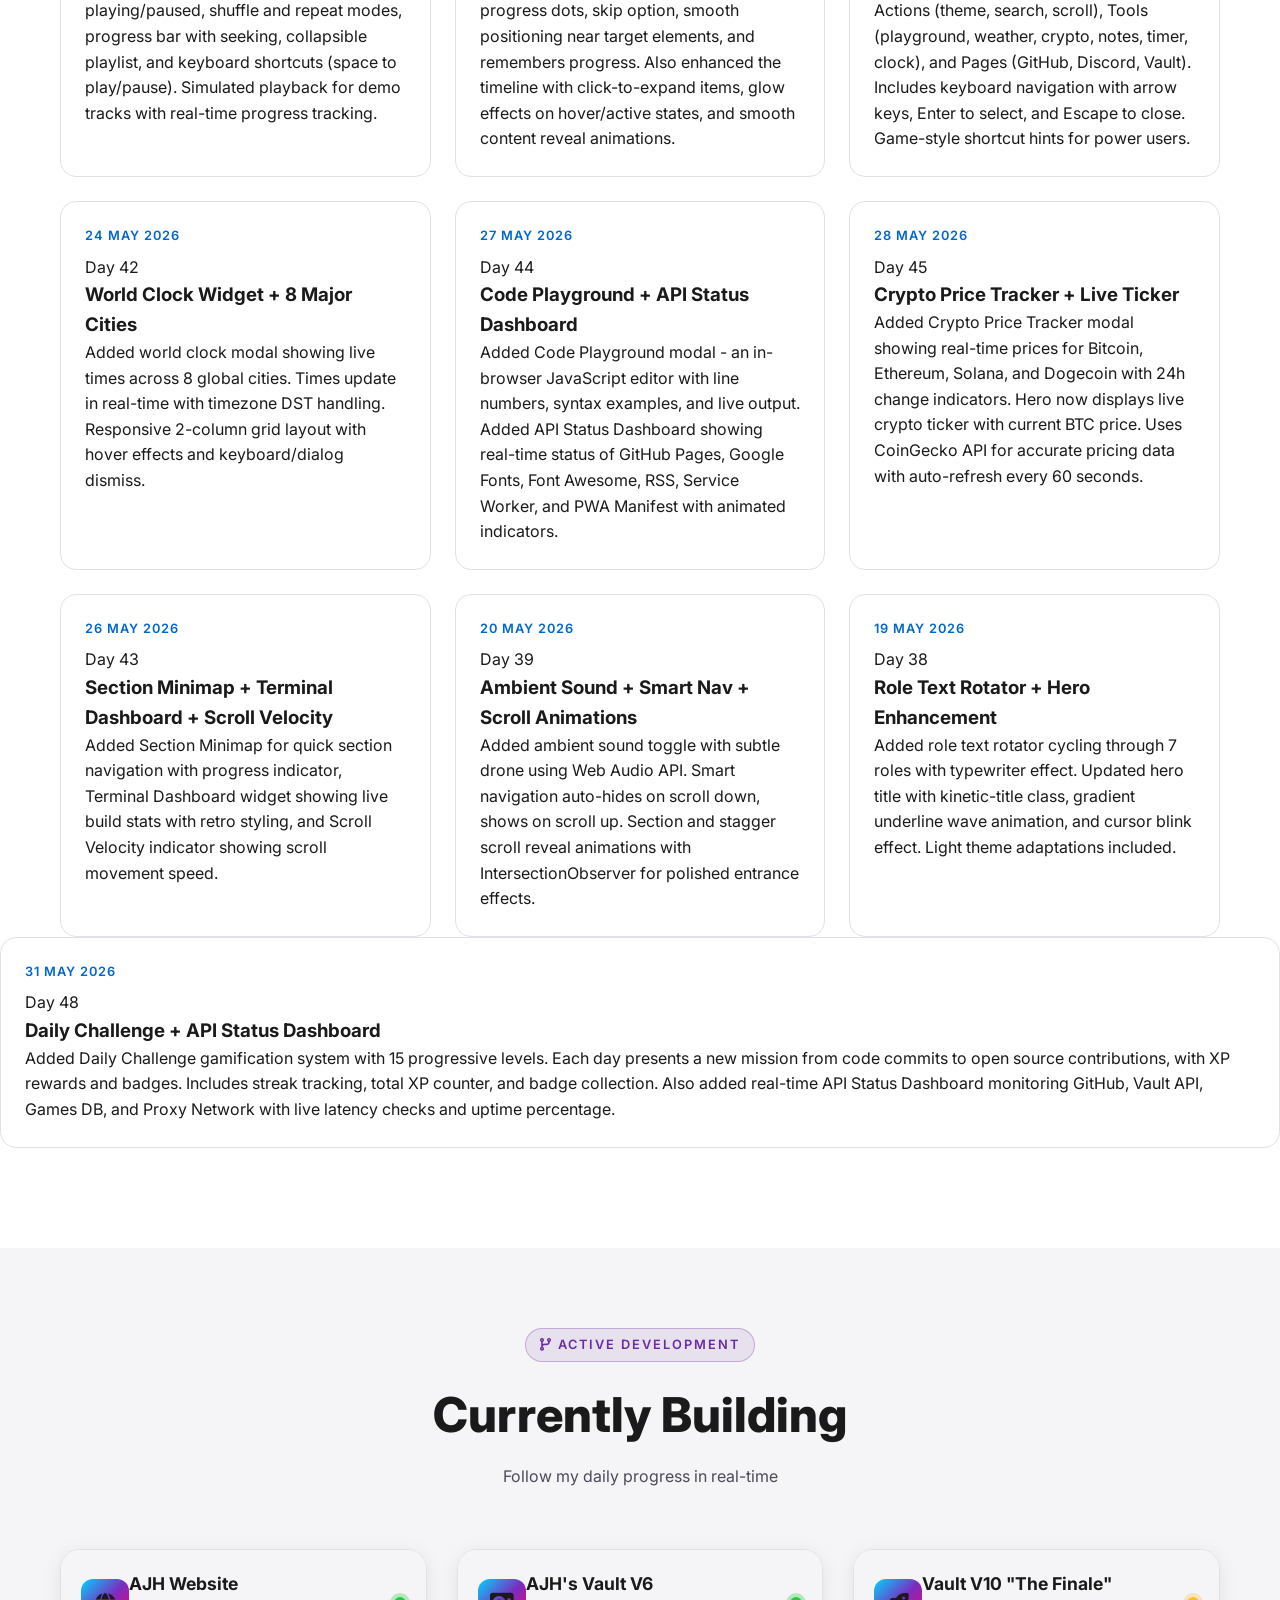
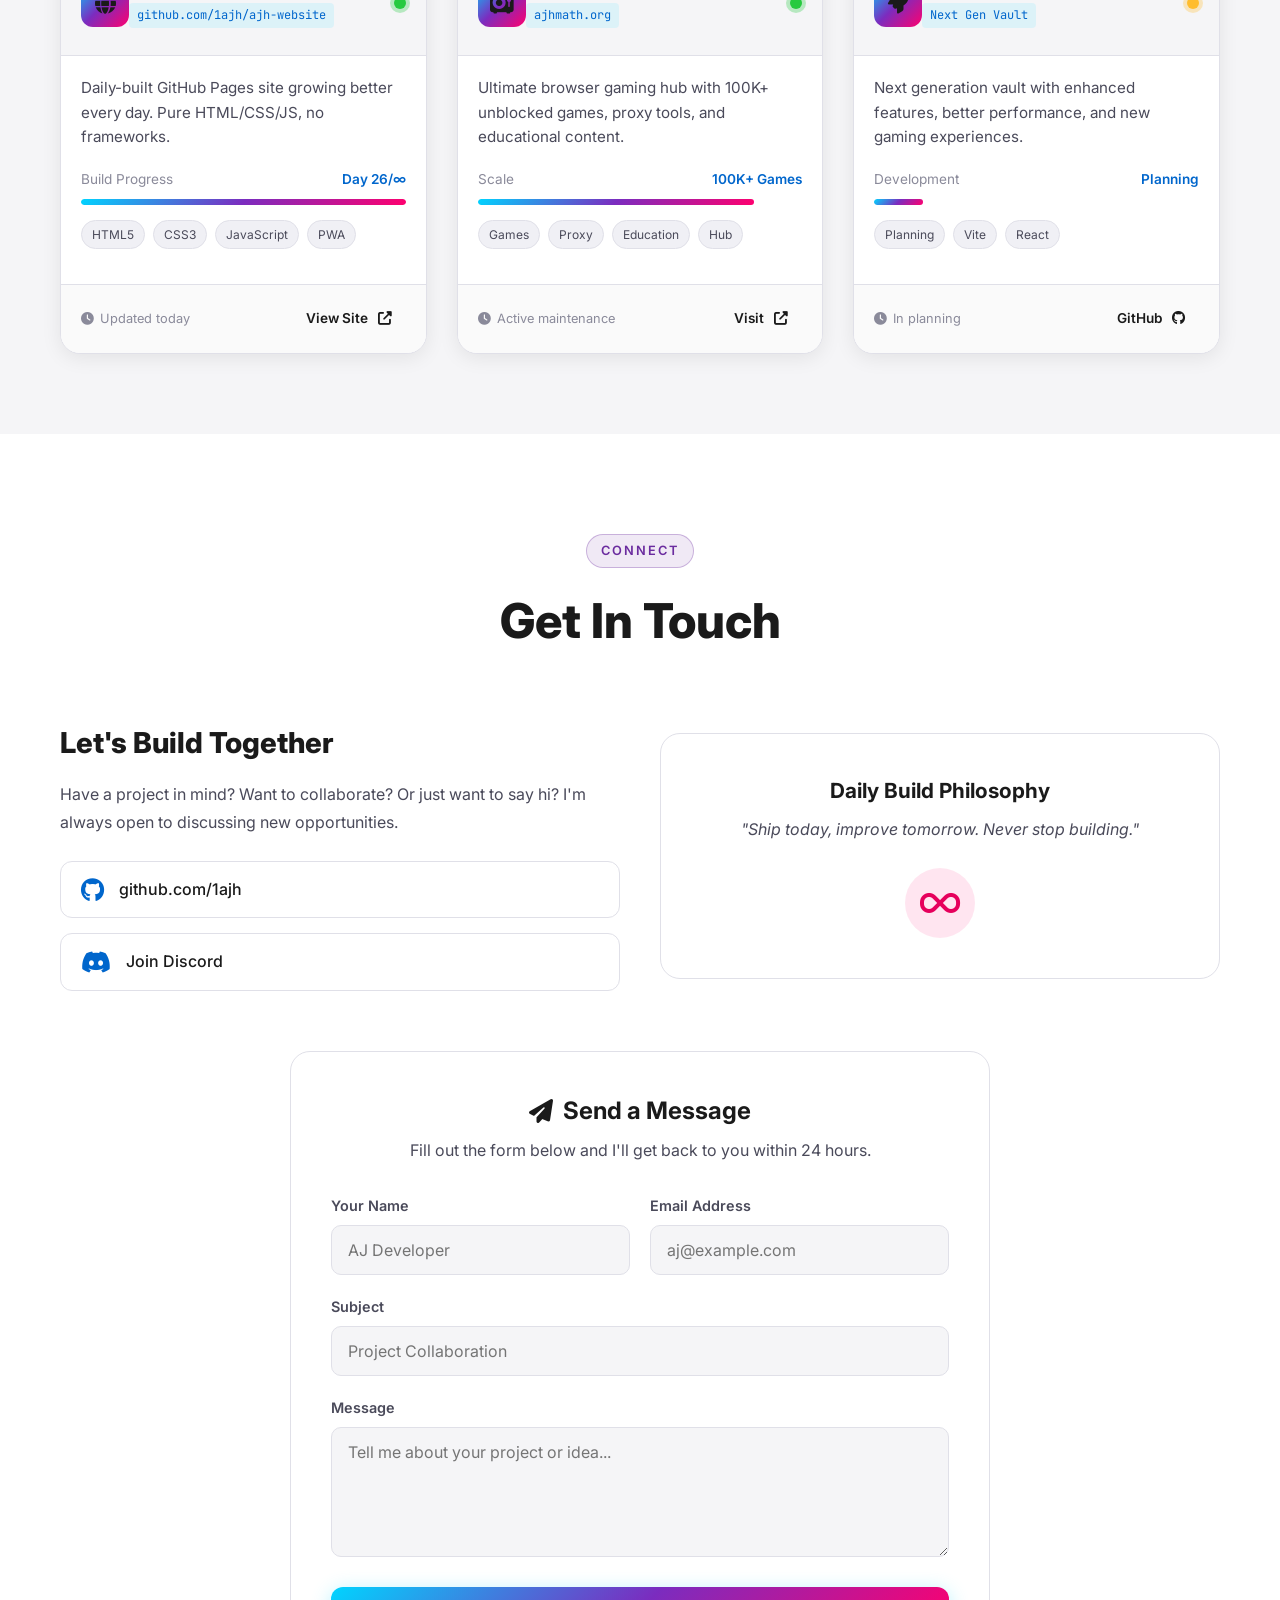
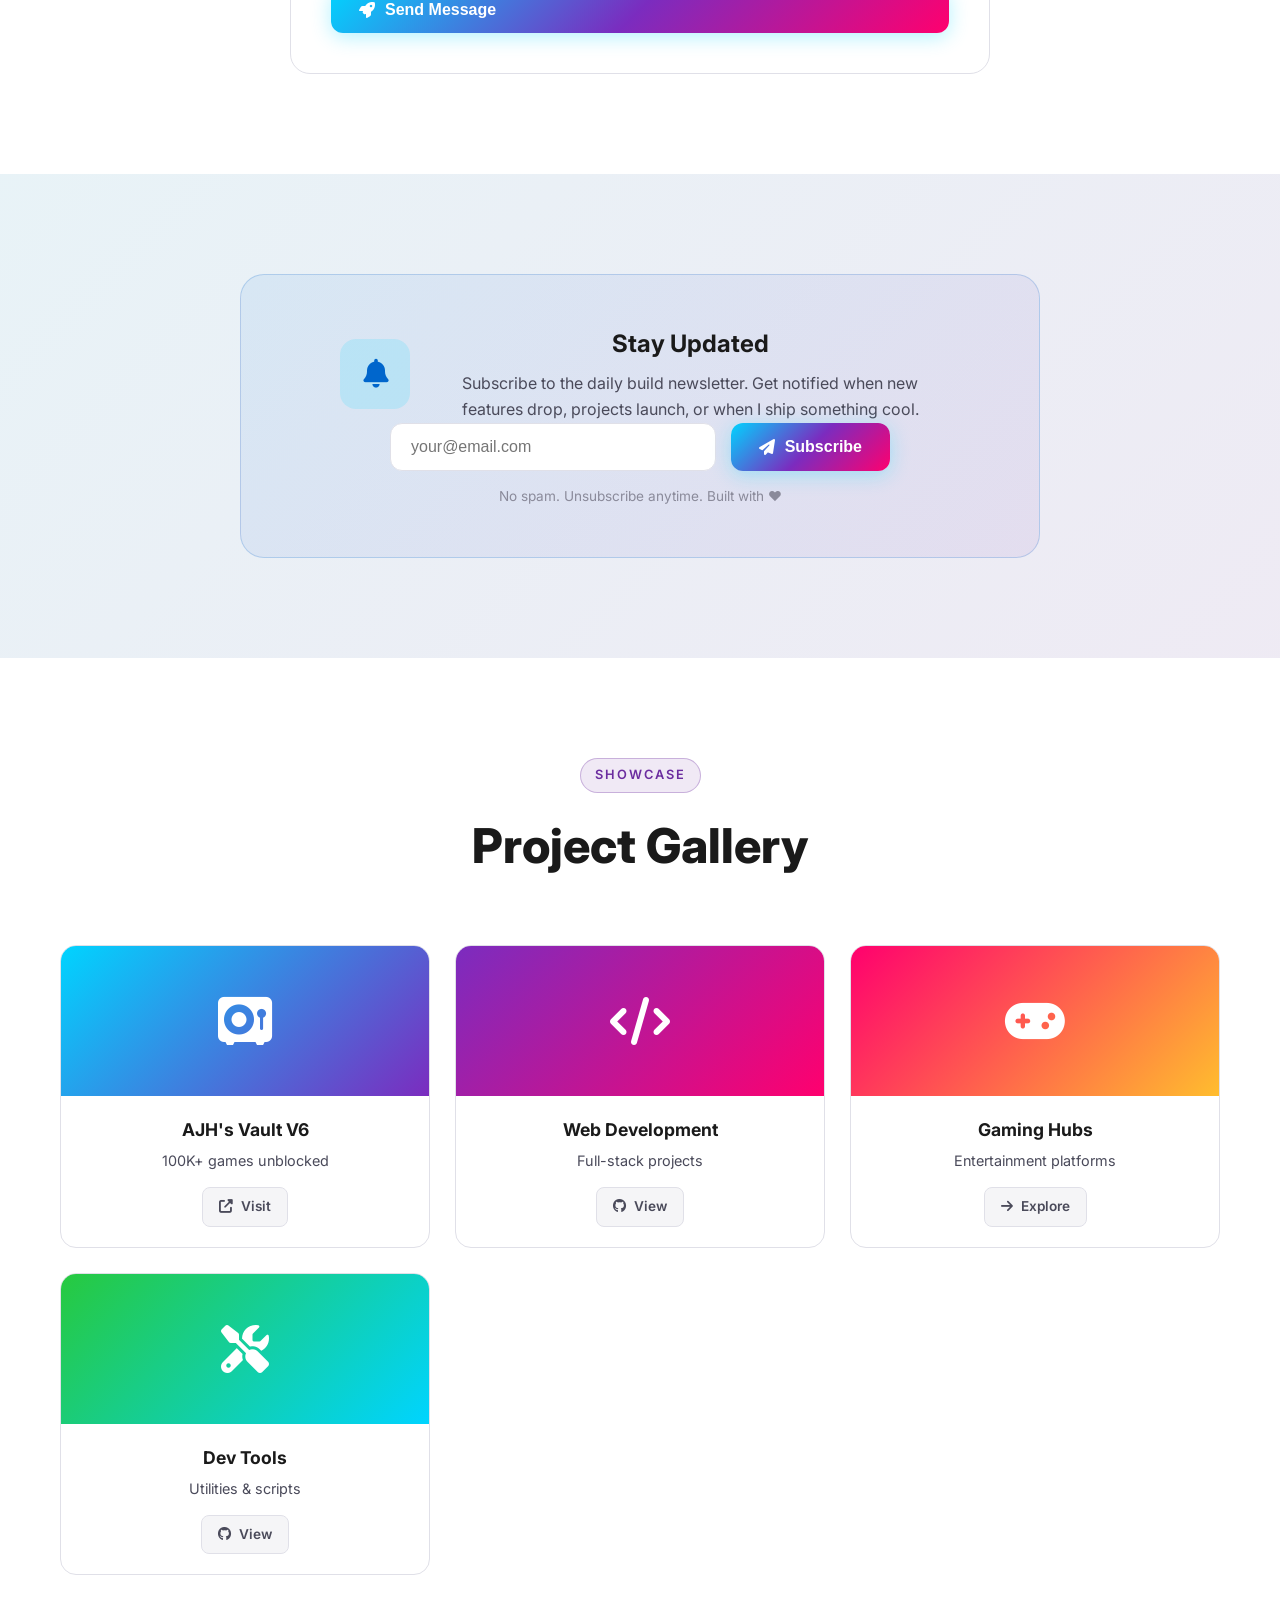
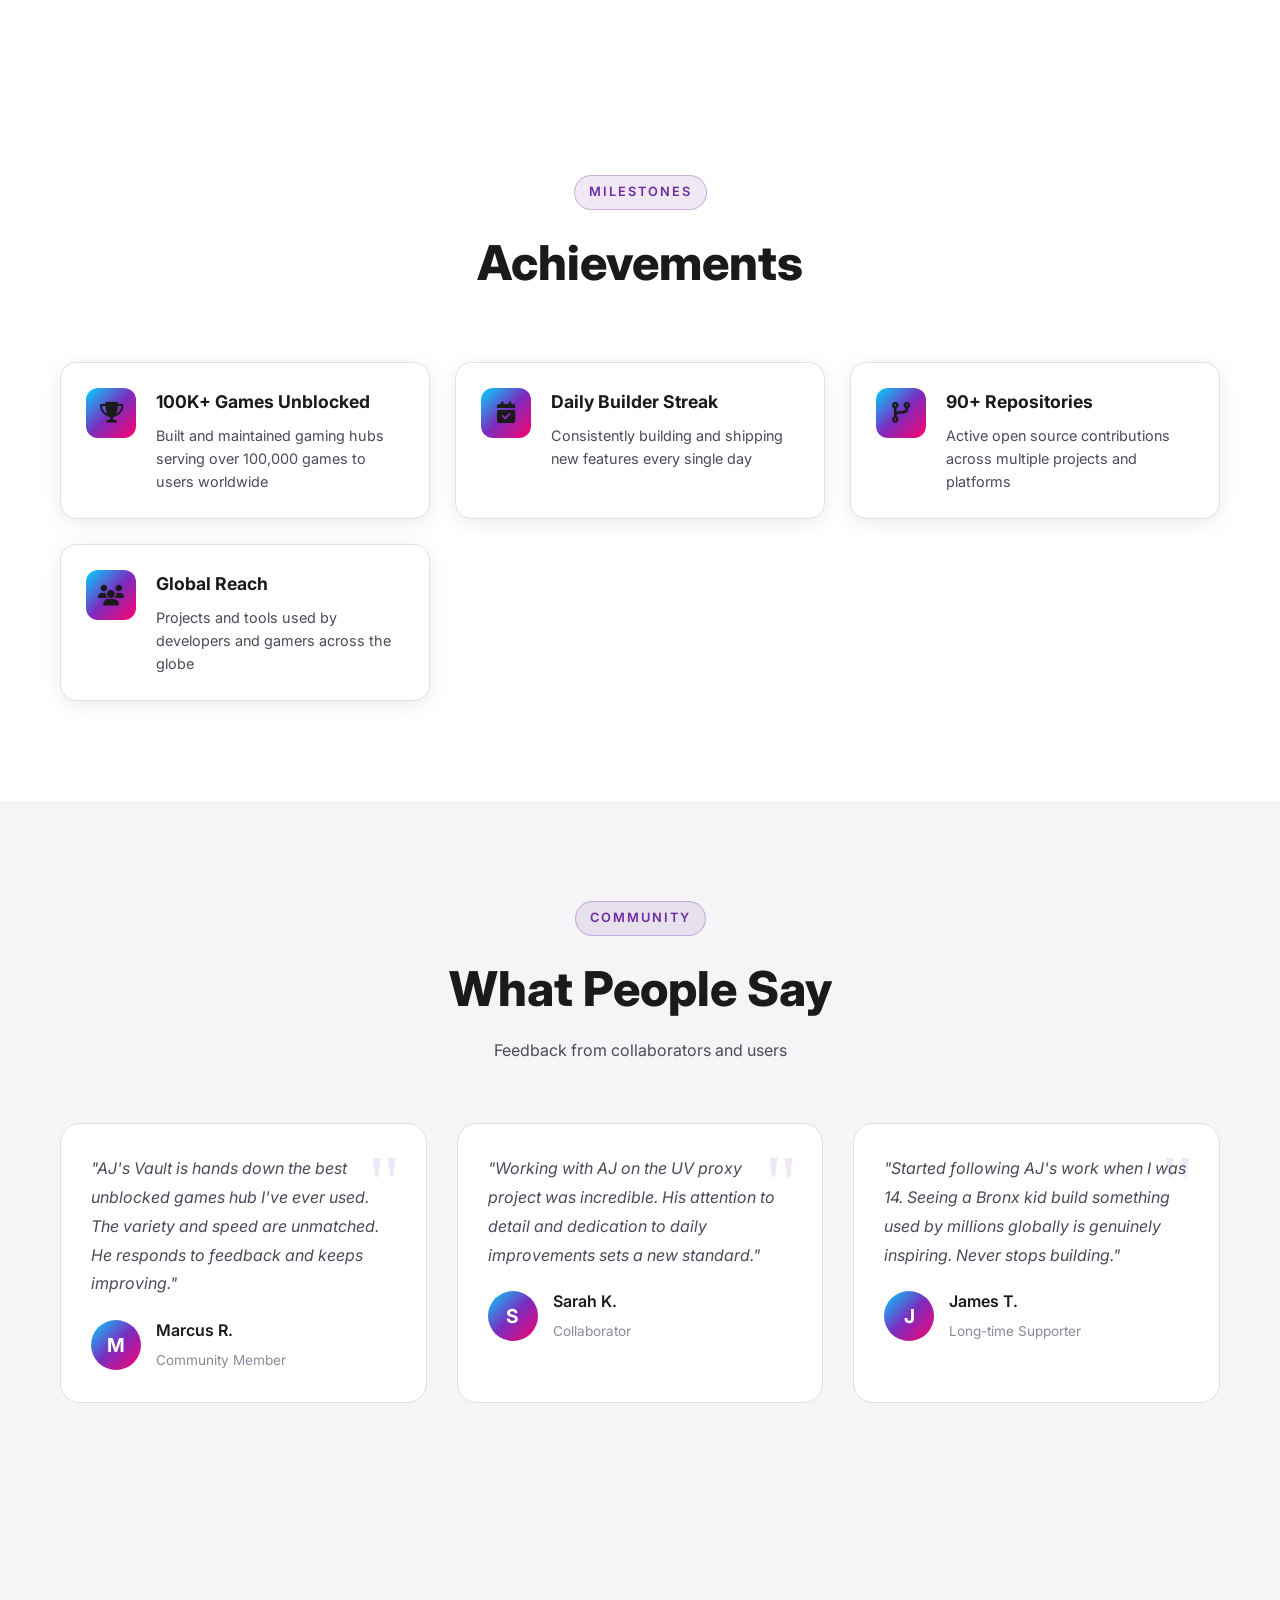
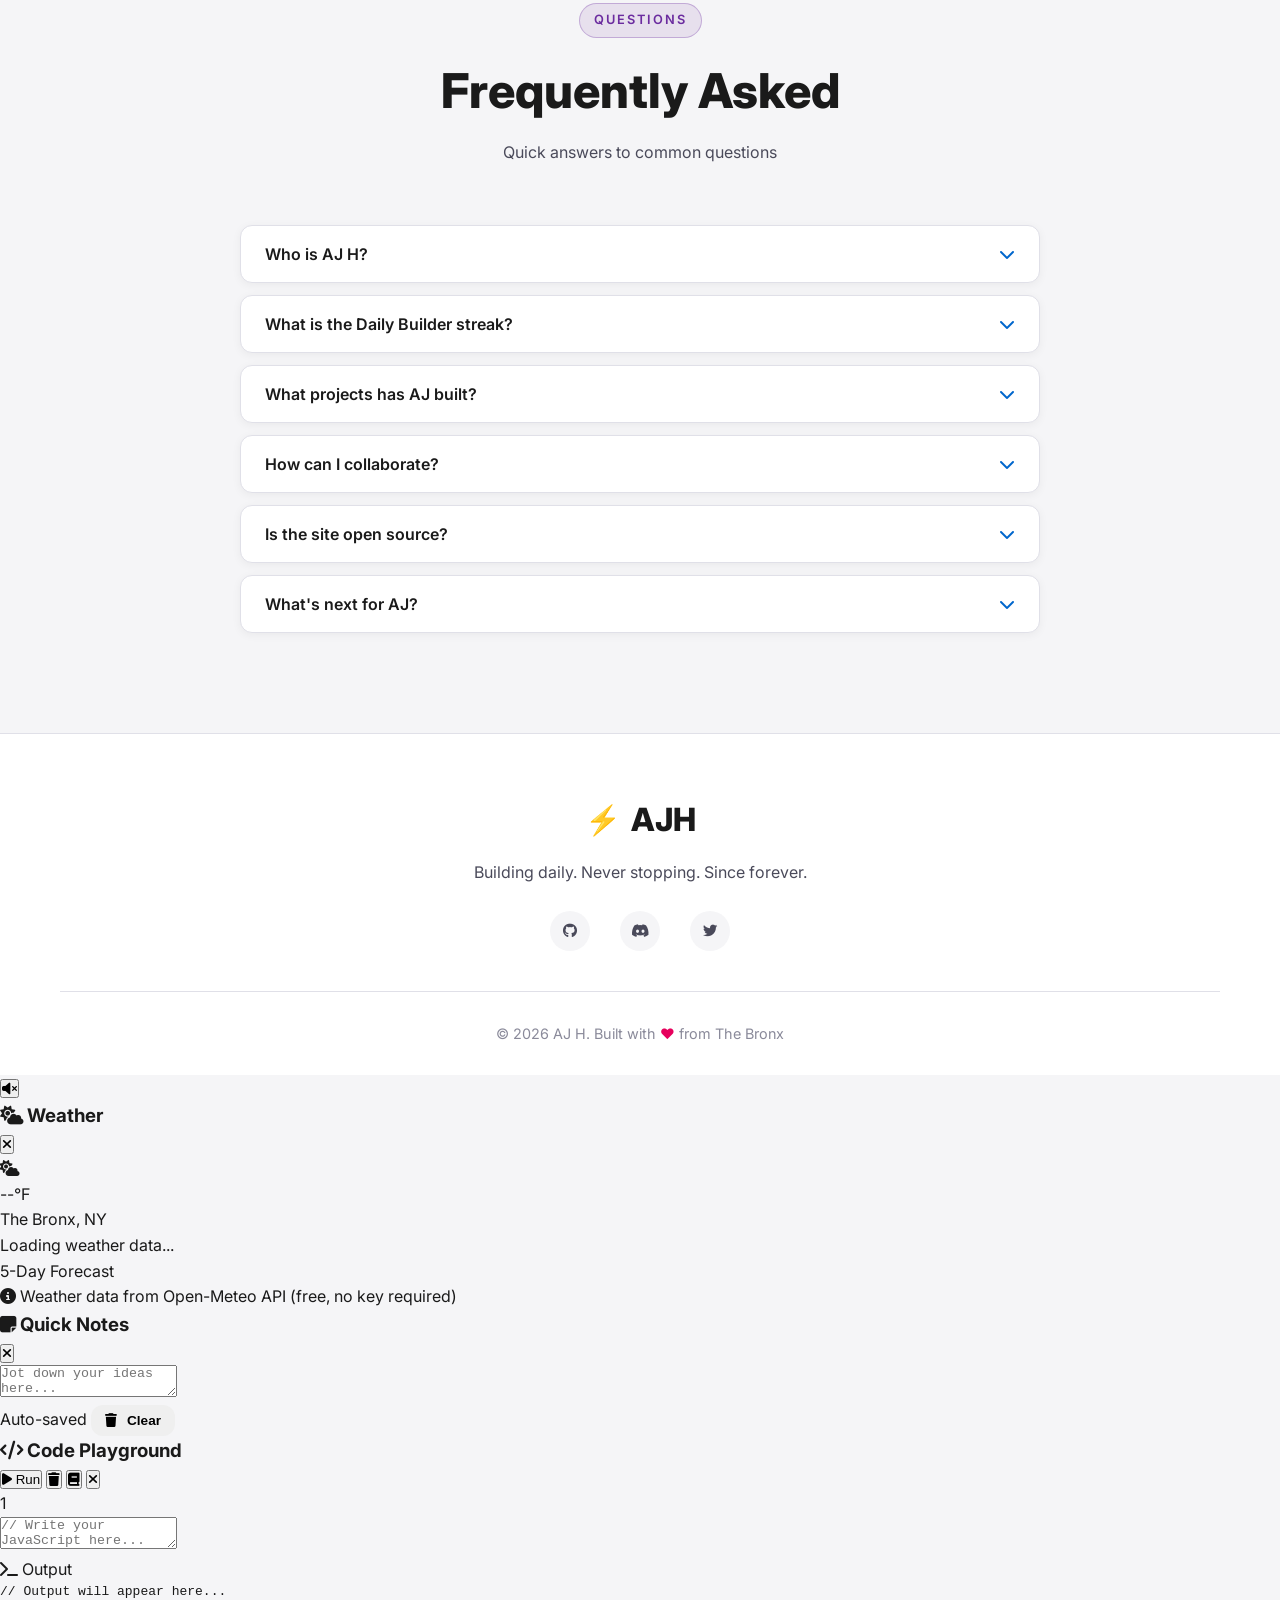
==== commit 00ed44e5: "Day 49: Music Player - Lo-fi beats with visualizer, playlist, and controls" ====
--- a/index.html
+++ b/index.html
@@ -895,6 +895,17 @@
             <div class="blog-grid">
                 <div class="blog-card">
                     <div class="blog-date">
+                        <span class="blog-day">01</span>
+                        <span class="blog-month">June 2026</span>
+                    </div>
+                    <div class="blog-content">
+                        <span class="blog-tag">Day 49</span>
+                        <h3>Music Player - Lo-fi Beats for Coding</h3>
+                        <p>Added a fully functional music player with visualizer, playback controls, playlist management, and volume control. Features animated bars that react when playing/paused, shuffle and repeat modes, progress bar with seeking, collapsible playlist, and keyboard shortcuts (space to play/pause). Simulated playback for demo tracks with real-time progress tracking.</p>
+                    </div>
+                </div>
+                <div class="blog-card">
+                    <div class="blog-date">
                         <span class="blog-day">30</span>
                         <span class="blog-month">May 2026</span>
                     </div>
@@ -1875,3 +1886,76 @@
             </div>
         </div>
     </section>
+
+    <!-- Music Player Section -->
+    <section id="music" class="section">
+        <div class="container">
+            <div class="section-header">
+                <span class="section-tag">Audio</span>
+                <h2 class="section-title">Music Player</h2>
+                <p class="section-subtitle">Lo-fi beats for coding sessions</p>
+            </div>
+            <div class="music-player">
+                <div class="music-visualizer" id="music-visualizer">
+                    <div class="visualizer-bar"></div>
+                    <div class="visualizer-bar"></div>
+                    <div class="visualizer-bar"></div>
+                    <div class="visualizer-bar"></div>
+                    <div class="visualizer-bar"></div>
+                    <div class="visualizer-bar"></div>
+                    <div class="visualizer-bar"></div>
+                    <div class="visualizer-bar"></div>
+                </div>
+                <div class="music-info">
+                    <div class="music-art">
+                        <i class="fas fa-music" id="music-art-icon"></i>
+                    </div>
+                    <div class="music-details">
+                        <span class="music-track" id="music-track">Select a track</span>
+                        <span class="music-artist" id="music-artist">--</span>
+                    </div>
+                </div>
+                <div class="music-progress">
+                    <span class="music-time" id="music-current">0:00</span>
+                    <div class="progress-bar" id="music-progress-bar">
+                        <div class="progress-fill" id="music-progress-fill"></div>
+                    </div>
+                    <span class="music-time" id="music-duration">0:00</span>
+                </div>
+                <div class="music-controls">
+                    <button class="music-btn" id="music-shuffle" aria-label="Shuffle">
+                        <i class="fas fa-shuffle"></i>
+                    </button>
+                    <button class="music-btn" id="music-prev" aria-label="Previous">
+                        <i class="fas fa-backward-step"></i>
+                    </button>
+                    <button class="music-btn music-btn-main" id="music-play" aria-label="Play">
+                        <i class="fas fa-play"></i>
+                    </button>
+                    <button class="music-btn" id="music-next" aria-label="Next">
+                        <i class="fas fa-forward-step"></i>
+                    </button>
+                    <button class="music-btn" id="music-repeat" aria-label="Repeat">
+                        <i class="fas fa-repeat"></i>
+                    </button>
+                </div>
+                <div class="music-volume">
+                    <button class="music-btn" id="music-mute" aria-label="Mute">
+                        <i class="fas fa-volume-high"></i>
+                    </button>
+                    <input type="range" class="volume-slider" id="volume-slider" min="0" max="100" value="70">
+                </div>
+                <div class="music-playlist" id="music-playlist">
+                    <div class="playlist-header">
+                        <span>Playlist</span>
+                        <button class="playlist-toggle" id="playlist-toggle">
+                            <i class="fas fa-chevron-up"></i>
+                        </button>
+                    </div>
+                    <div class="playlist-tracks" id="playlist-tracks">
+                        <!-- Tracks added by JS -->
+                    </div>
+                </div>
+            </div>
+        </div>
+    </section>
--- a/css/style.css
+++ b/css/style.css
@@ -5560,3 +5560,295 @@
   color: var(--text-secondary);
   font-size: 0.9rem;
 }
+
+/* ========================================
+   MUSIC PLAYER
+   ======================================== */
+
+.music-player {
+  background: var(--bg-card);
+  border: 1px solid var(--border-color);
+  border-radius: 20px;
+  padding: 30px;
+  max-width: 600px;
+  margin: 0 auto;
+}
+
+.music-visualizer {
+  display: flex;
+  justify-content: center;
+  align-items: flex-end;
+  gap: 6px;
+  height: 60px;
+  margin-bottom: 25px;
+}
+
+.visualizer-bar {
+  width: 8px;
+  background: linear-gradient(to top, var(--accent-primary), var(--accent-secondary));
+  border-radius: 4px;
+  animation: visualize 0.5s ease-in-out infinite;
+}
+
+.visualizer-bar:nth-child(1) { animation-delay: 0s; }
+.visualizer-bar:nth-child(2) { animation-delay: 0.1s; }
+.visualizer-bar:nth-child(3) { animation-delay: 0.2s; }
+.visualizer-bar:nth-child(4) { animation-delay: 0.3s; }
+.visualizer-bar:nth-child(5) { animation-delay: 0.15s; }
+.visualizer-bar:nth-child(6) { animation-delay: 0.25s; }
+.visualizer-bar:nth-child(7) { animation-delay: 0.05s; }
+.visualizer-bar:nth-child(8) { animation-delay: 0.35s; }
+
+@keyframes visualize {
+  0%, 100% { height: 15px; }
+  50% { height: 50px; }
+}
+
+.music-player.paused .visualizer-bar {
+  animation-play-state: paused;
+}
+
+.music-info {
+  display: flex;
+  align-items: center;
+  gap: 20px;
+  margin-bottom: 20px;
+}
+
+.music-art {
+  width: 80px;
+  height: 80px;
+  background: var(--bg-secondary);
+  border-radius: 15px;
+  display: flex;
+  align-items: center;
+  justify-content: center;
+  font-size: 2rem;
+  color: var(--accent-primary);
+  border: 2px solid var(--border-color);
+}
+
+.music-details {
+  display: flex;
+  flex-direction: column;
+  gap: 5px;
+}
+
+.music-track {
+  font-size: 1.2rem;
+  font-weight: 600;
+  color: var(--text-primary);
+}
+
+.music-artist {
+  font-size: 0.9rem;
+  color: var(--text-secondary);
+}
+
+.music-progress {
+  display: flex;
+  align-items: center;
+  gap: 12px;
+  margin-bottom: 20px;
+}
+
+.music-time {
+  font-size: 0.8rem;
+  color: var(--text-muted);
+  font-family: var(--font-mono);
+  min-width: 35px;
+}
+
+.progress-bar {
+  flex: 1;
+  height: 6px;
+  background: var(--bg-secondary);
+  border-radius: 3px;
+  cursor: pointer;
+  overflow: hidden;
+}
+
+.progress-fill {
+  height: 100%;
+  background: linear-gradient(90deg, var(--accent-primary), var(--accent-secondary));
+  border-radius: 3px;
+  width: 0%;
+  transition: width 0.1s linear;
+}
+
+.music-controls {
+  display: flex;
+  justify-content: center;
+  align-items: center;
+  gap: 15px;
+  margin-bottom: 20px;
+}
+
+.music-btn {
+  background: var(--bg-secondary);
+  border: 1px solid var(--border-color);
+  color: var(--text-secondary);
+  width: 45px;
+  height: 45px;
+  border-radius: 50%;
+  display: flex;
+  align-items: center;
+  justify-content: center;
+  cursor: pointer;
+  transition: var(--transition-fast);
+}
+
+.music-btn:hover {
+  background: var(--accent-primary);
+  color: var(--bg-primary);
+  transform: scale(1.1);
+}
+
+.music-btn-main {
+  width: 60px;
+  height: 60px;
+  background: var(--accent-primary);
+  color: var(--bg-primary);
+  font-size: 1.3rem;
+}
+
+.music-btn-main:hover {
+  background: var(--accent-secondary);
+  transform: scale(1.15);
+}
+
+.music-btn.active {
+  color: var(--accent-primary);
+  border-color: var(--accent-primary);
+}
+
+.music-volume {
+  display: flex;
+  align-items: center;
+  gap: 12px;
+  margin-bottom: 20px;
+}
+
+.volume-slider {
+  flex: 1;
+  height: 6px;
+  background: var(--bg-secondary);
+  border-radius: 3px;
+  appearance: none;
+  cursor: pointer;
+}
+
+.volume-slider::-webkit-slider-thumb {
+  appearance: none;
+  width: 16px;
+  height: 16px;
+  background: var(--accent-primary);
+  border-radius: 50%;
+  cursor: pointer;
+}
+
+.music-playlist {
+  background: var(--bg-secondary);
+  border: 1px solid var(--border-color);
+  border-radius: 12px;
+  overflow: hidden;
+}
+
+.playlist-header {
+  display: flex;
+  justify-content: space-between;
+  align-items: center;
+  padding: 12px 15px;
+  background: var(--bg-card);
+  cursor: pointer;
+}
+
+.playlist-header span {
+  font-weight: 600;
+  font-size: 0.9rem;
+}
+
+.playlist-toggle {
+  background: none;
+  border: none;
+  color: var(--text-secondary);
+  cursor: pointer;
+  font-size: 0.9rem;
+  transition: transform 0.3s ease;
+}
+
+.playlist-toggle.collapsed {
+  transform: rotate(180deg);
+}
+
+.playlist-tracks {
+  max-height: 200px;
+  overflow-y: auto;
+  display: none;
+}
+
+.playlist-tracks.expanded {
+  display: block;
+}
+
+.playlist-track {
+  display: flex;
+  align-items: center;
+  gap: 12px;
+  padding: 12px 15px;
+  cursor: pointer;
+  transition: var(--transition-fast);
+  border-bottom: 1px solid var(--border-color);
+}
+
+.playlist-track:last-child {
+  border-bottom: none;
+}
+
+.playlist-track:hover {
+  background: var(--bg-card);
+}
+
+.playlist-track.active {
+  background: rgba(0, 212, 255, 0.1);
+  border-left: 3px solid var(--accent-primary);
+}
+
+.track-number {
+  font-size: 0.8rem;
+  color: var(--text-muted);
+  min-width: 20px;
+}
+
+.track-info {
+  flex: 1;
+}
+
+.track-name {
+  font-size: 0.9rem;
+  color: var(--text-primary);
+}
+
+.track-artist {
+  font-size: 0.75rem;
+  color: var(--text-muted);
+}
+
+.track-duration {
+  font-size: 0.8rem;
+  color: var(--text-muted);
+  font-family: var(--font-mono);
+}
+
+/* Light theme adjustments */
+[data-theme="light"] .music-player {
+  background: #f5f5f8;
+  border-color: #e0e0e8;
+}
+
+[data-theme="light"] .music-art,
+[data-theme="light"] .music-btn,
+[data-theme="light"] .volume-slider,
+[data-theme="light"] .progress-bar {
+  background: #e8e8f0;
+}
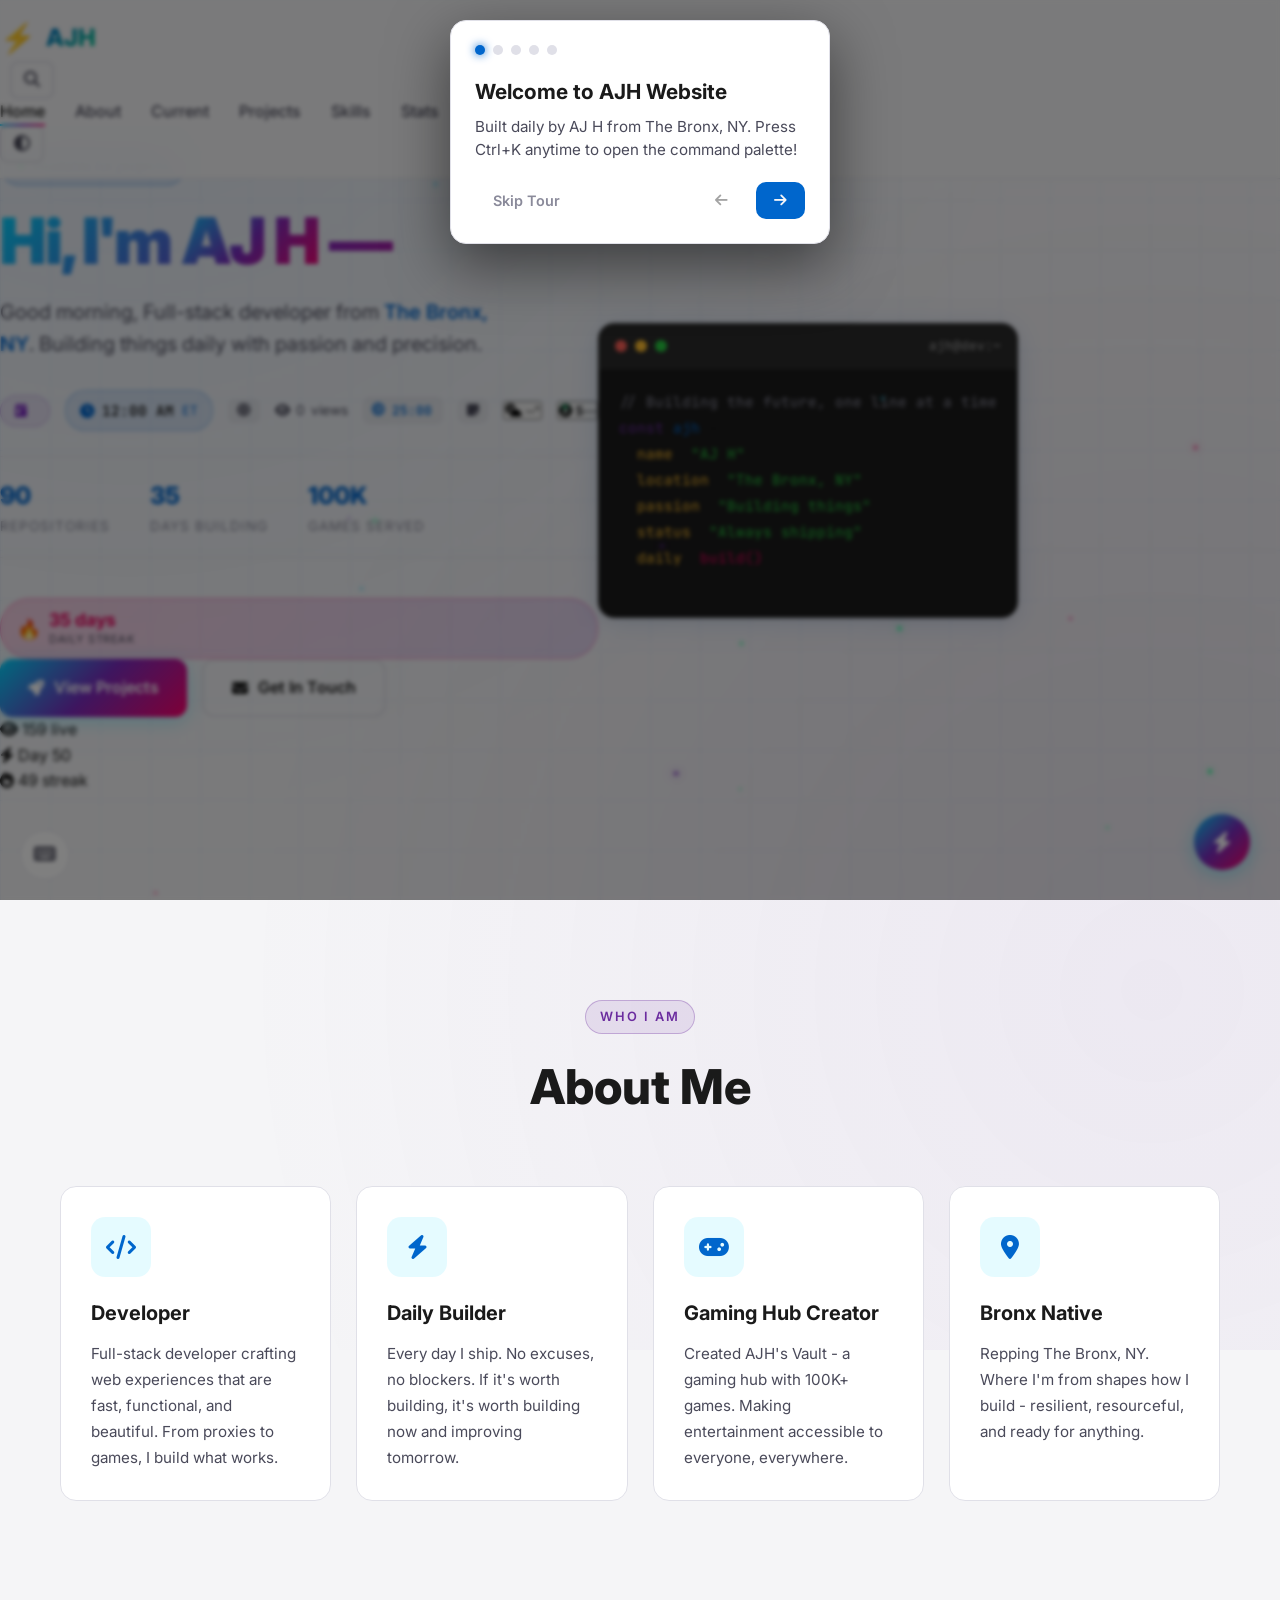
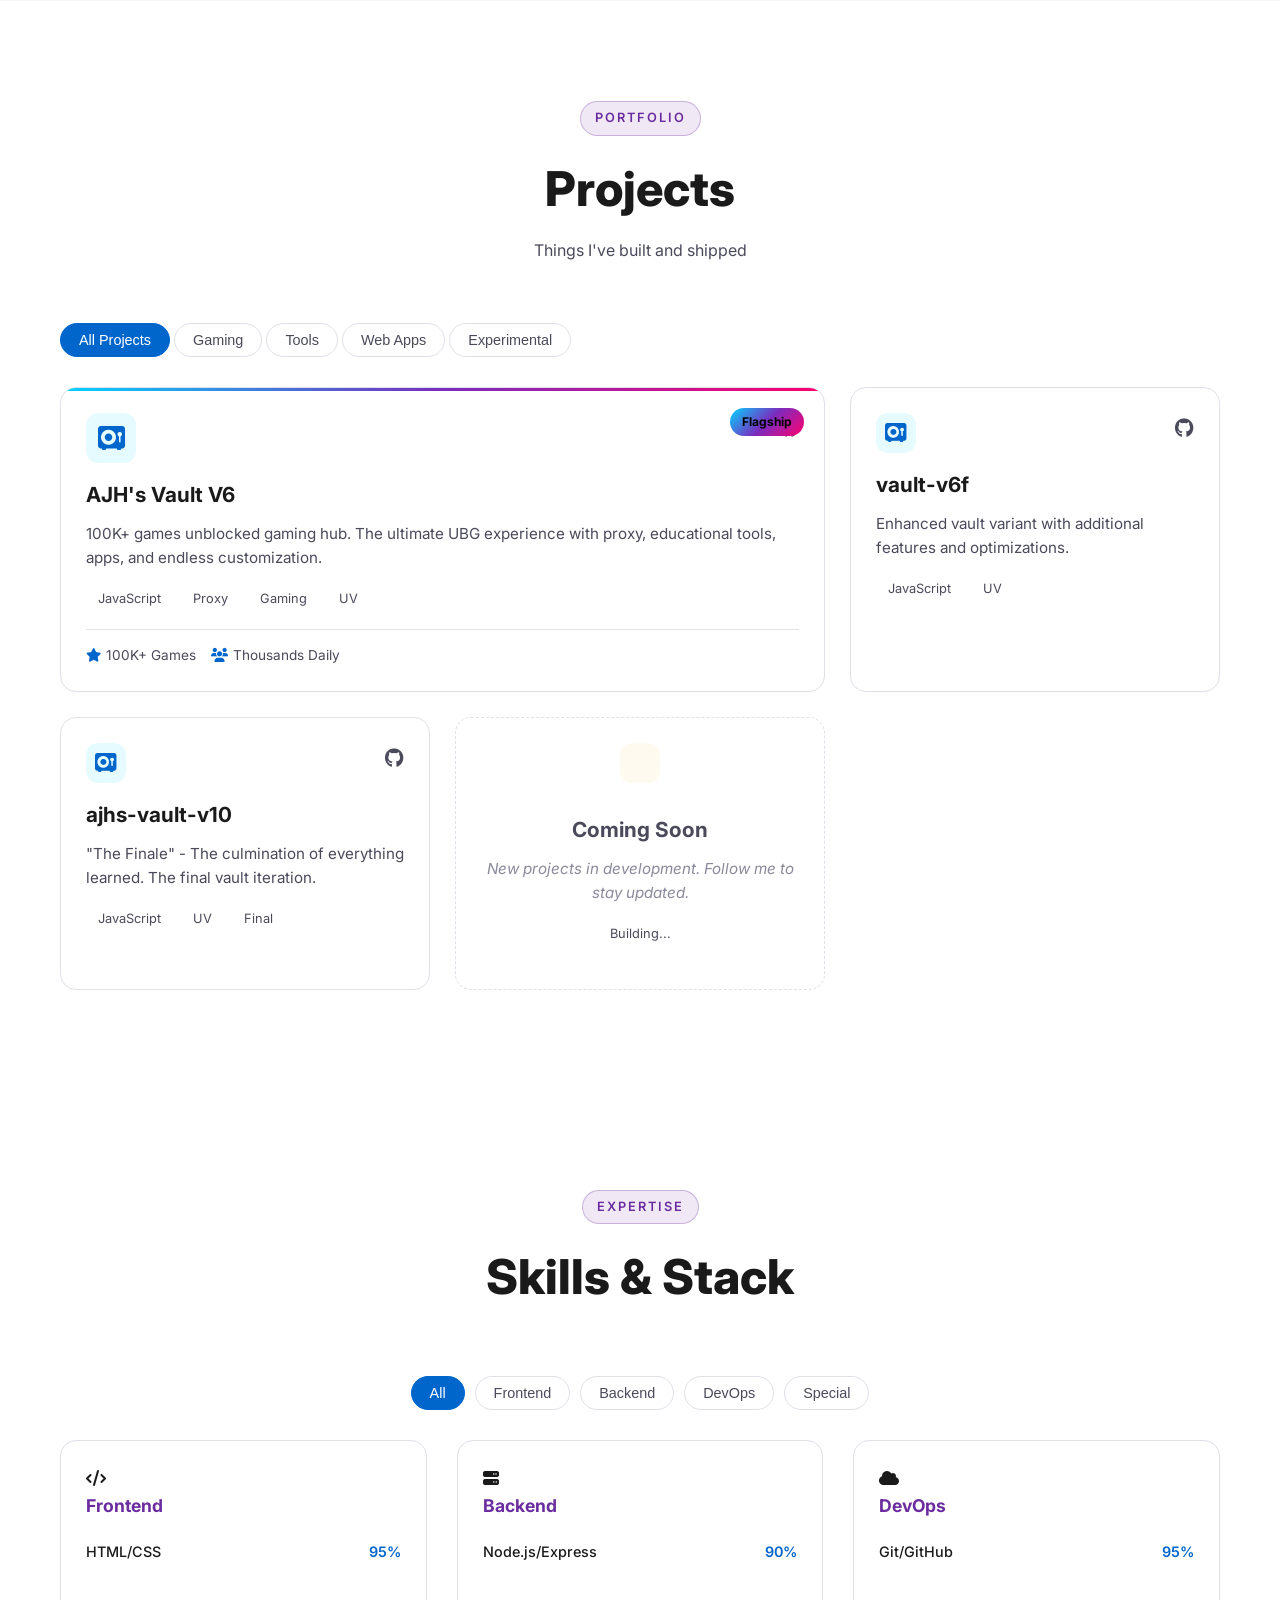
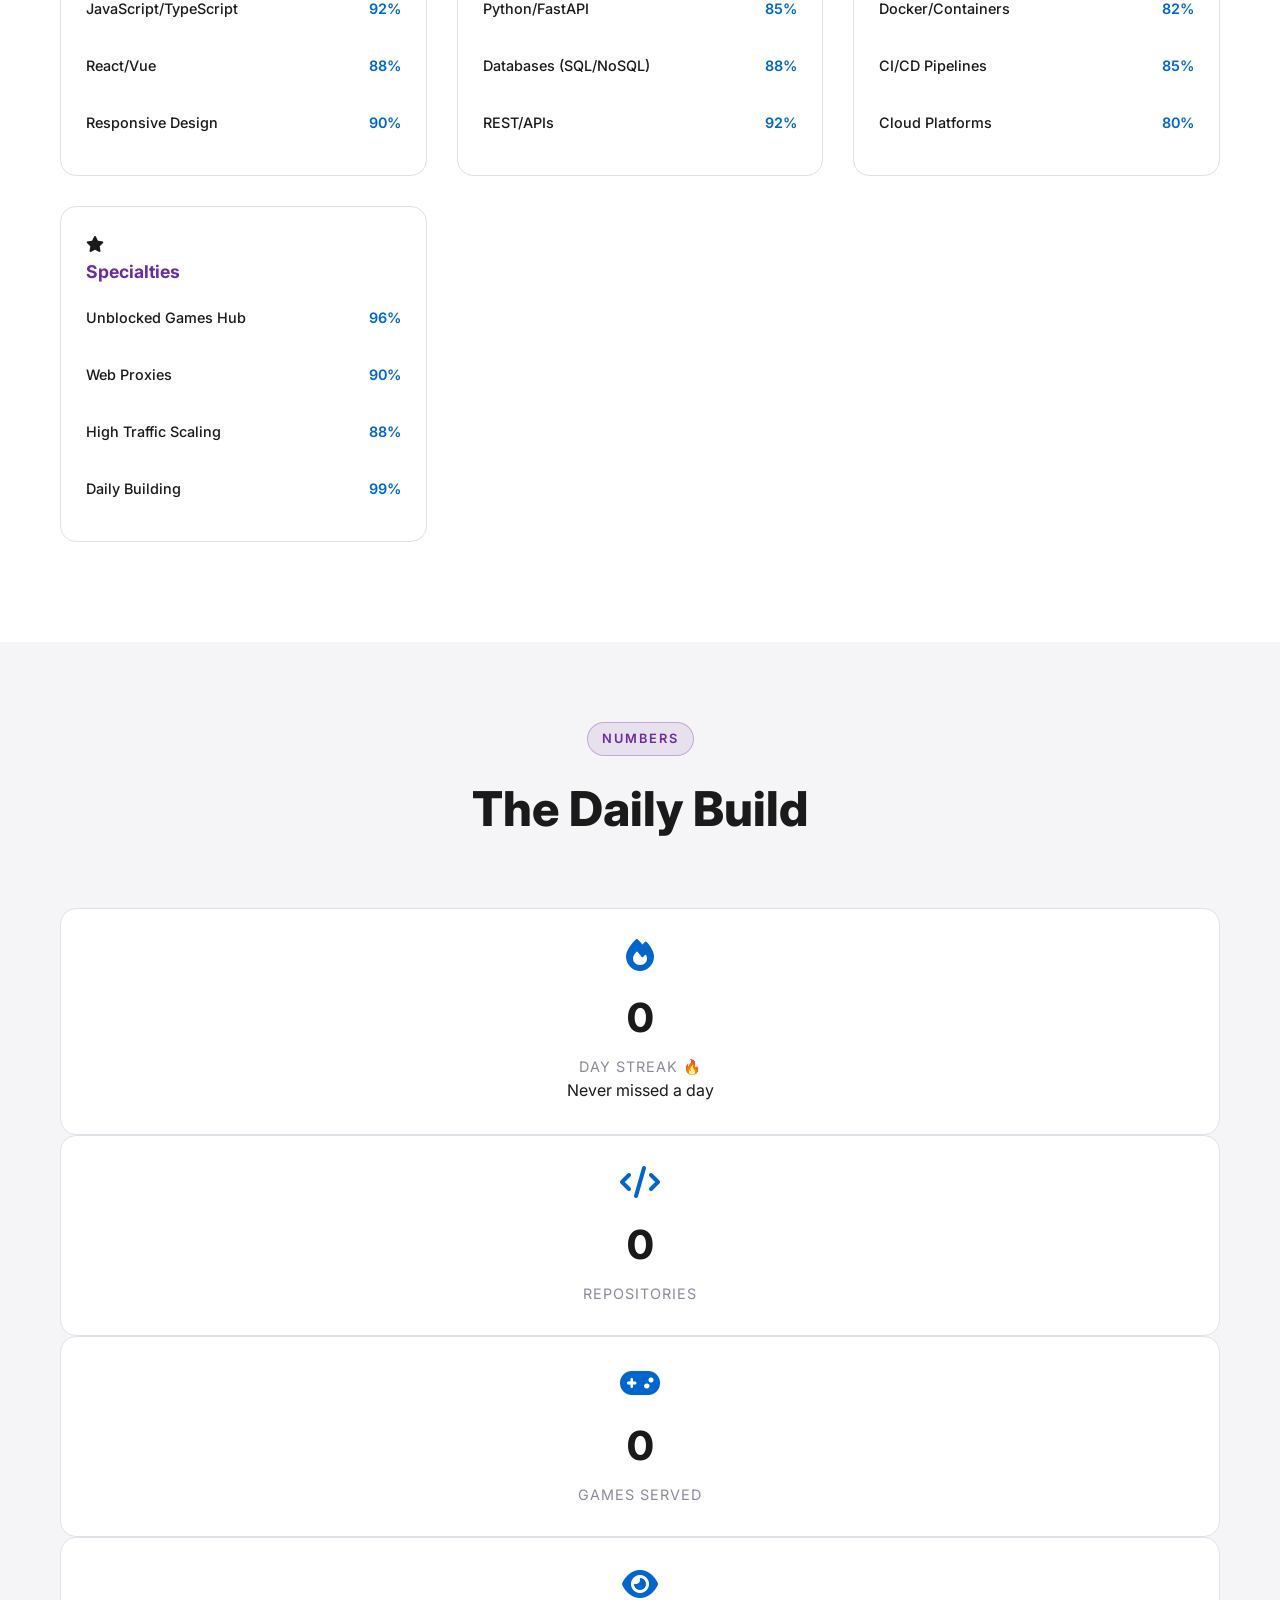
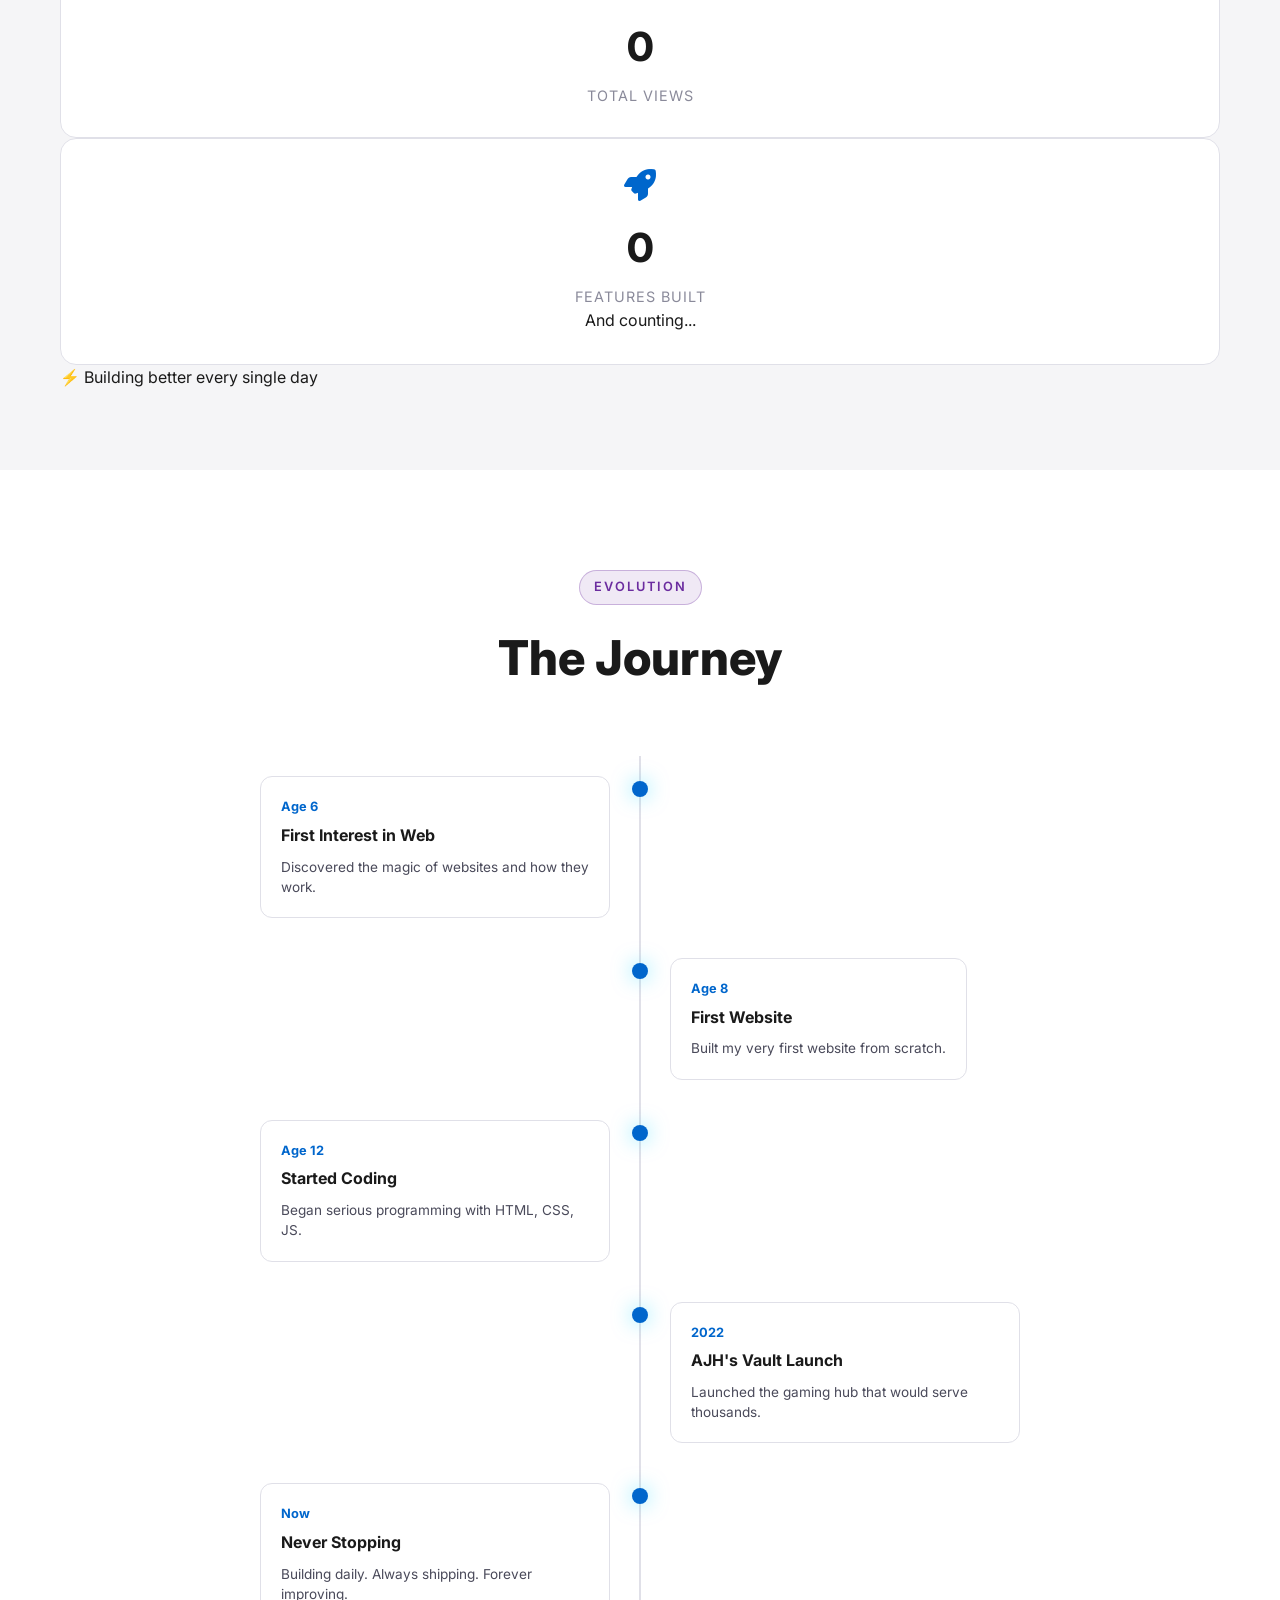
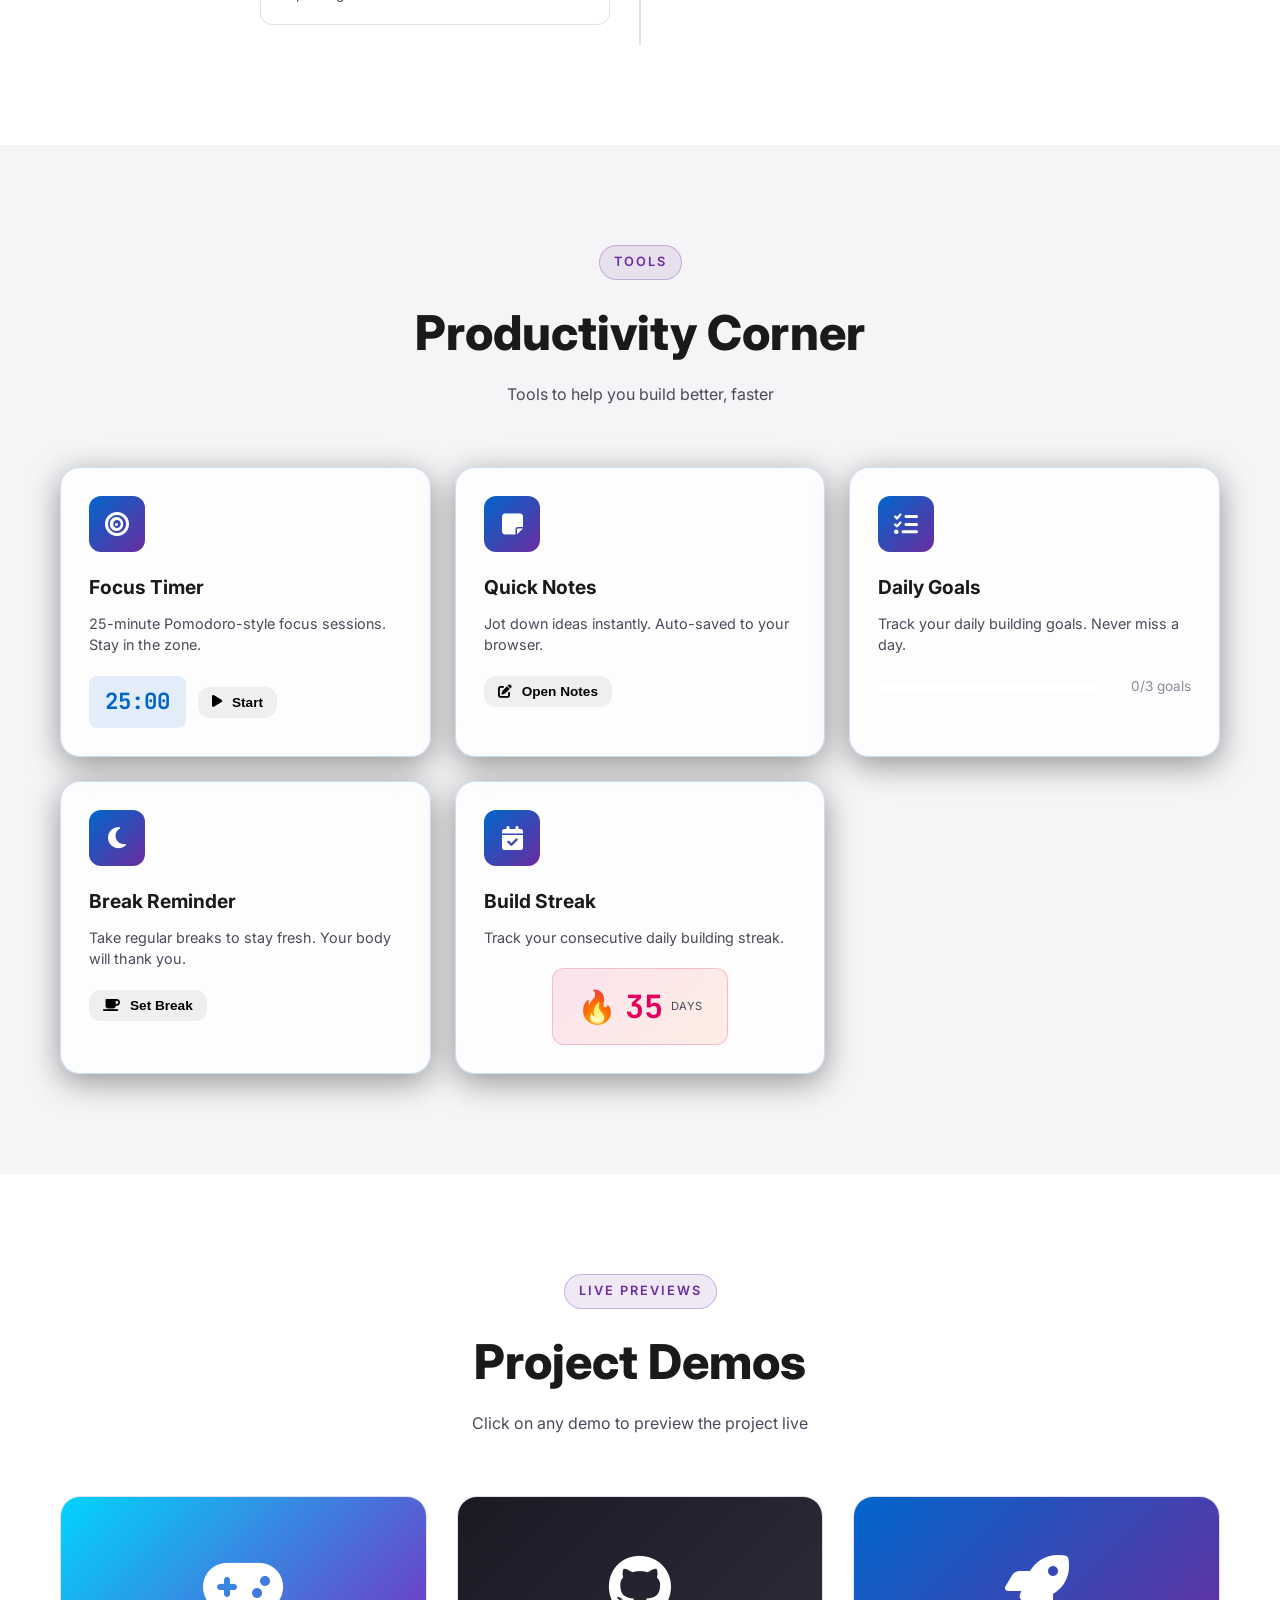
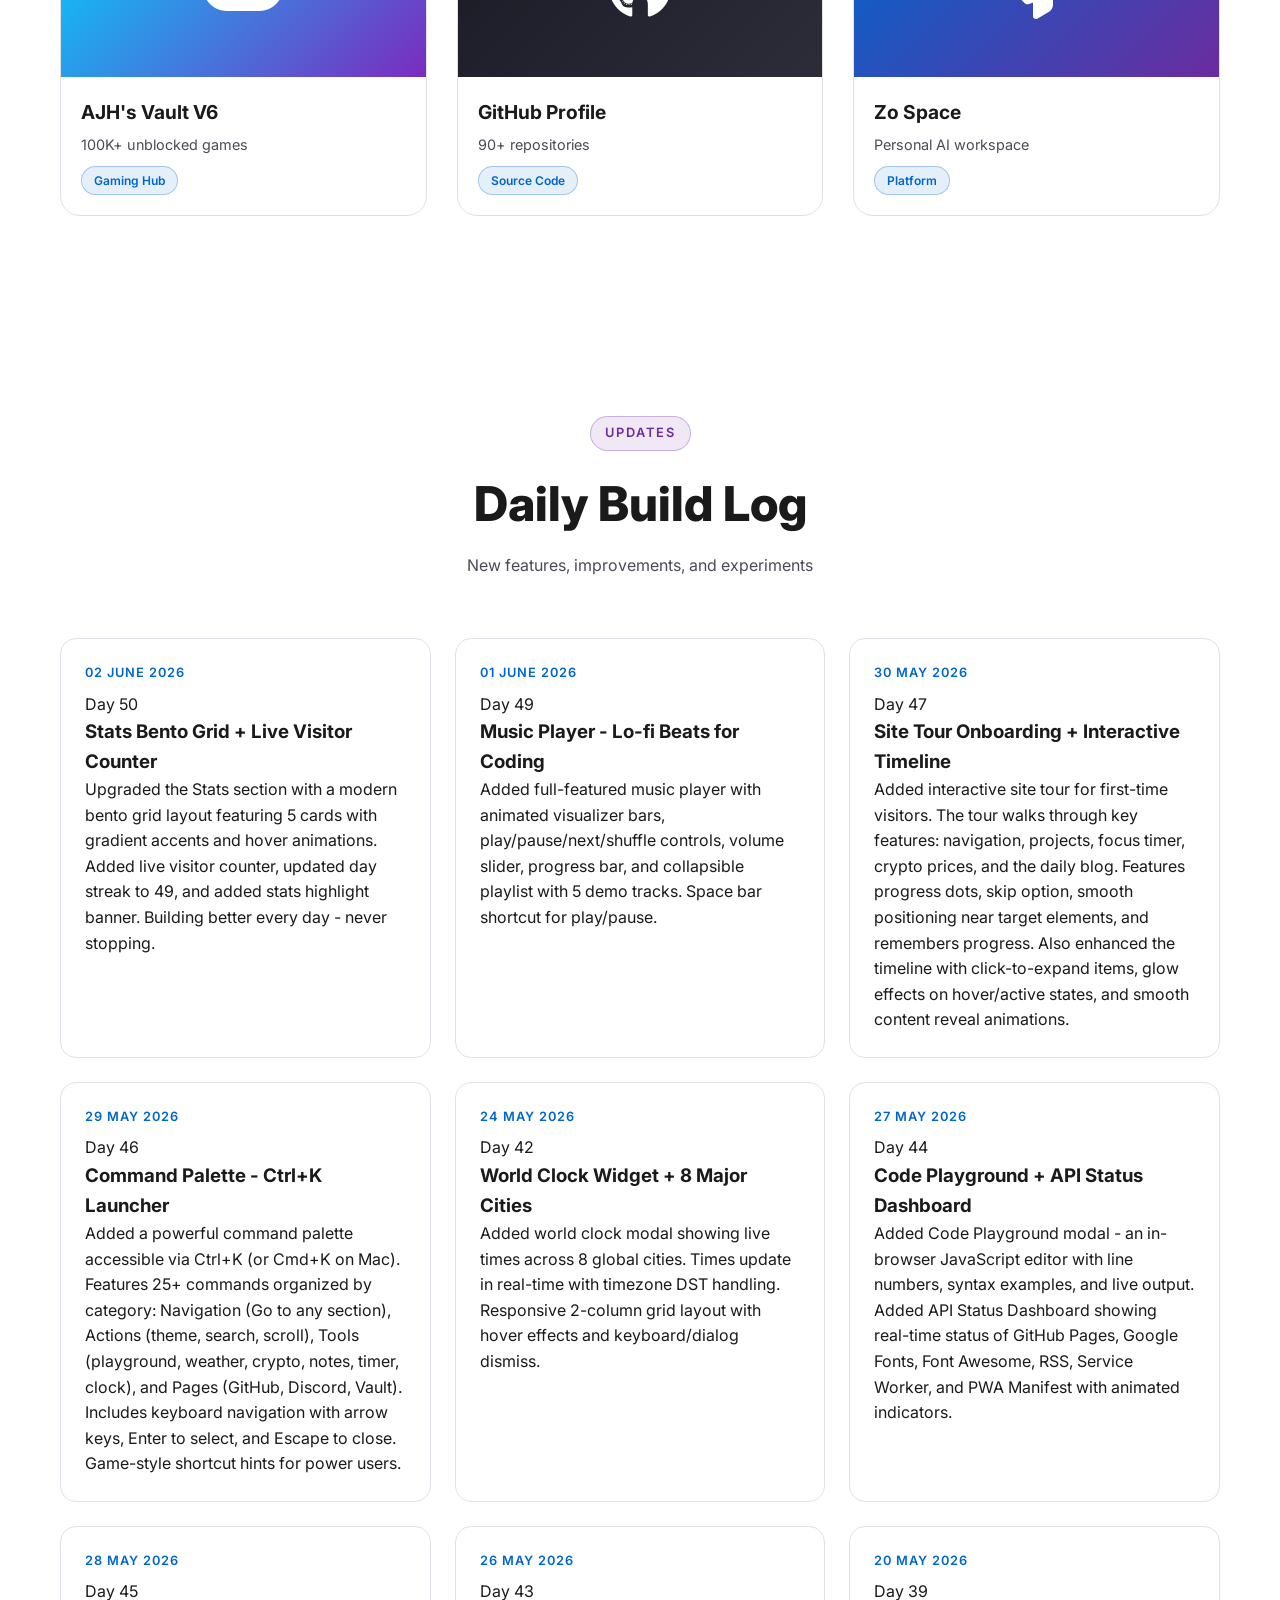
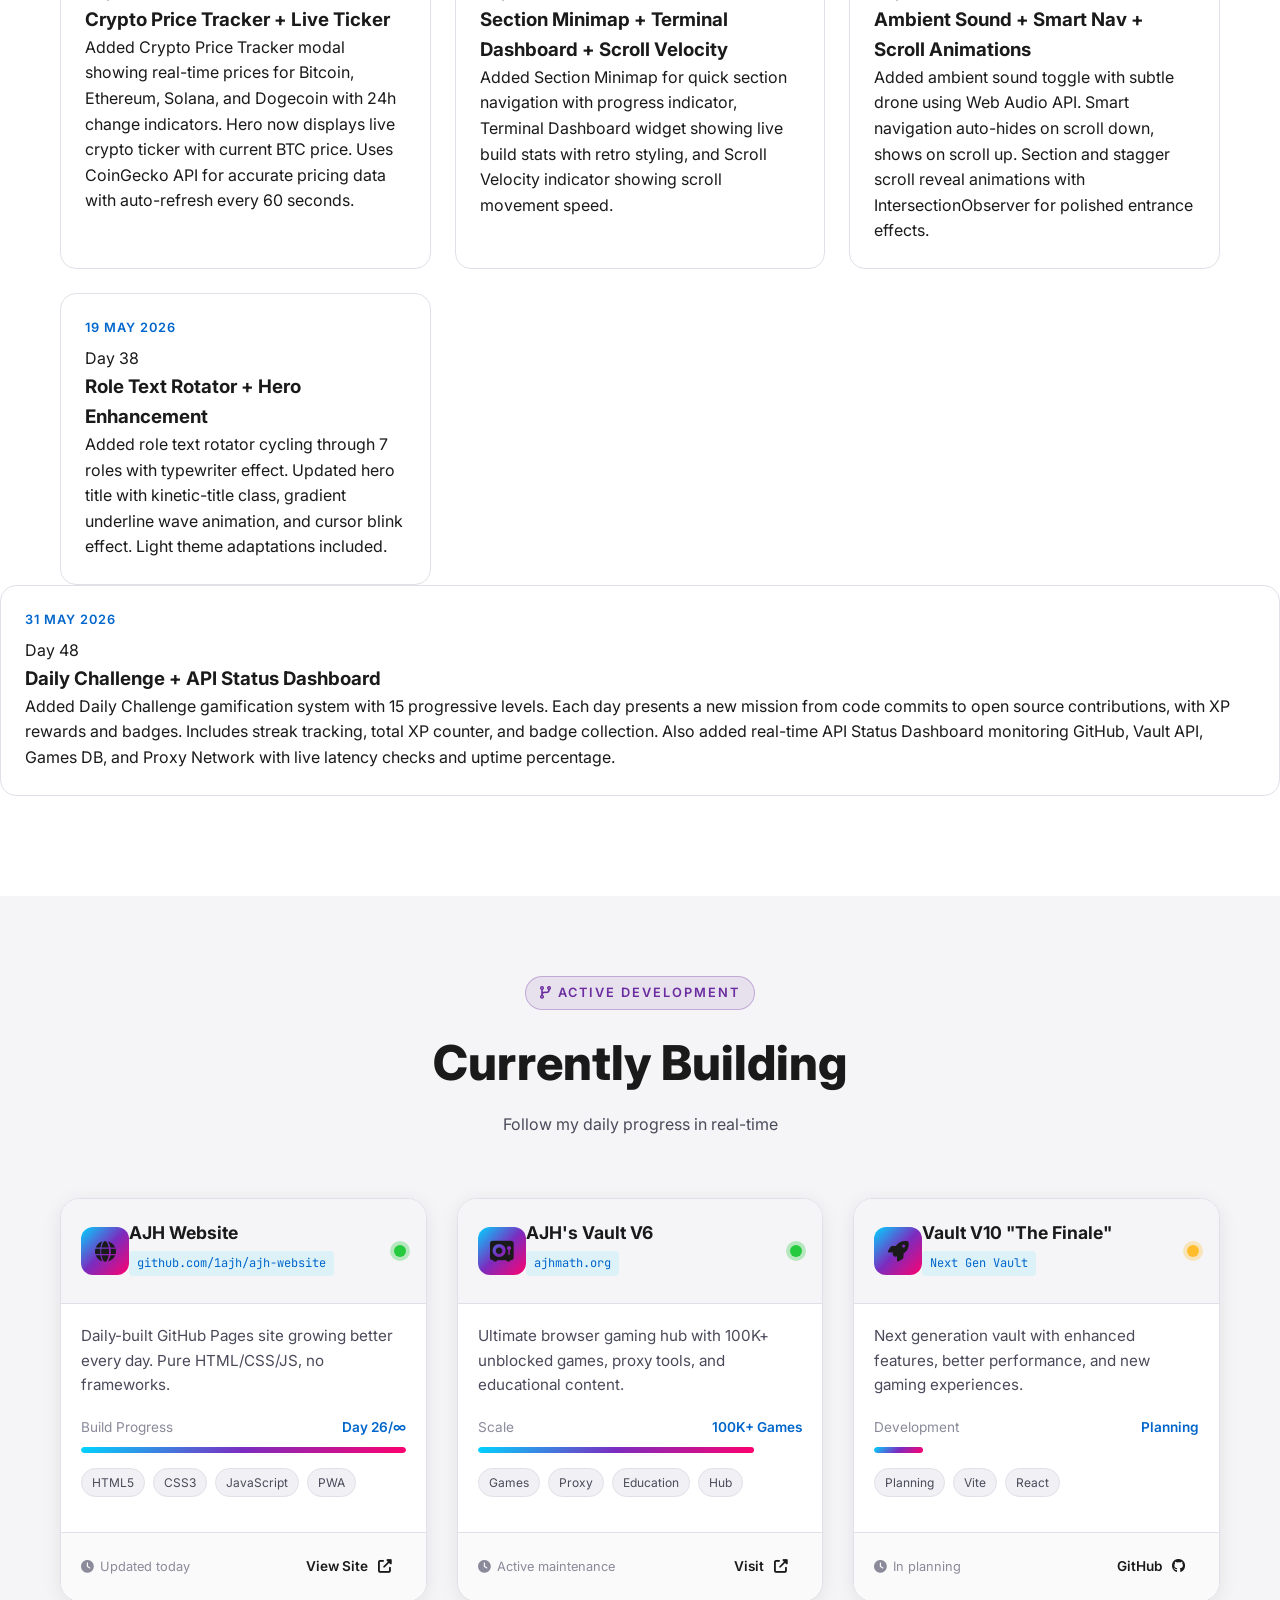
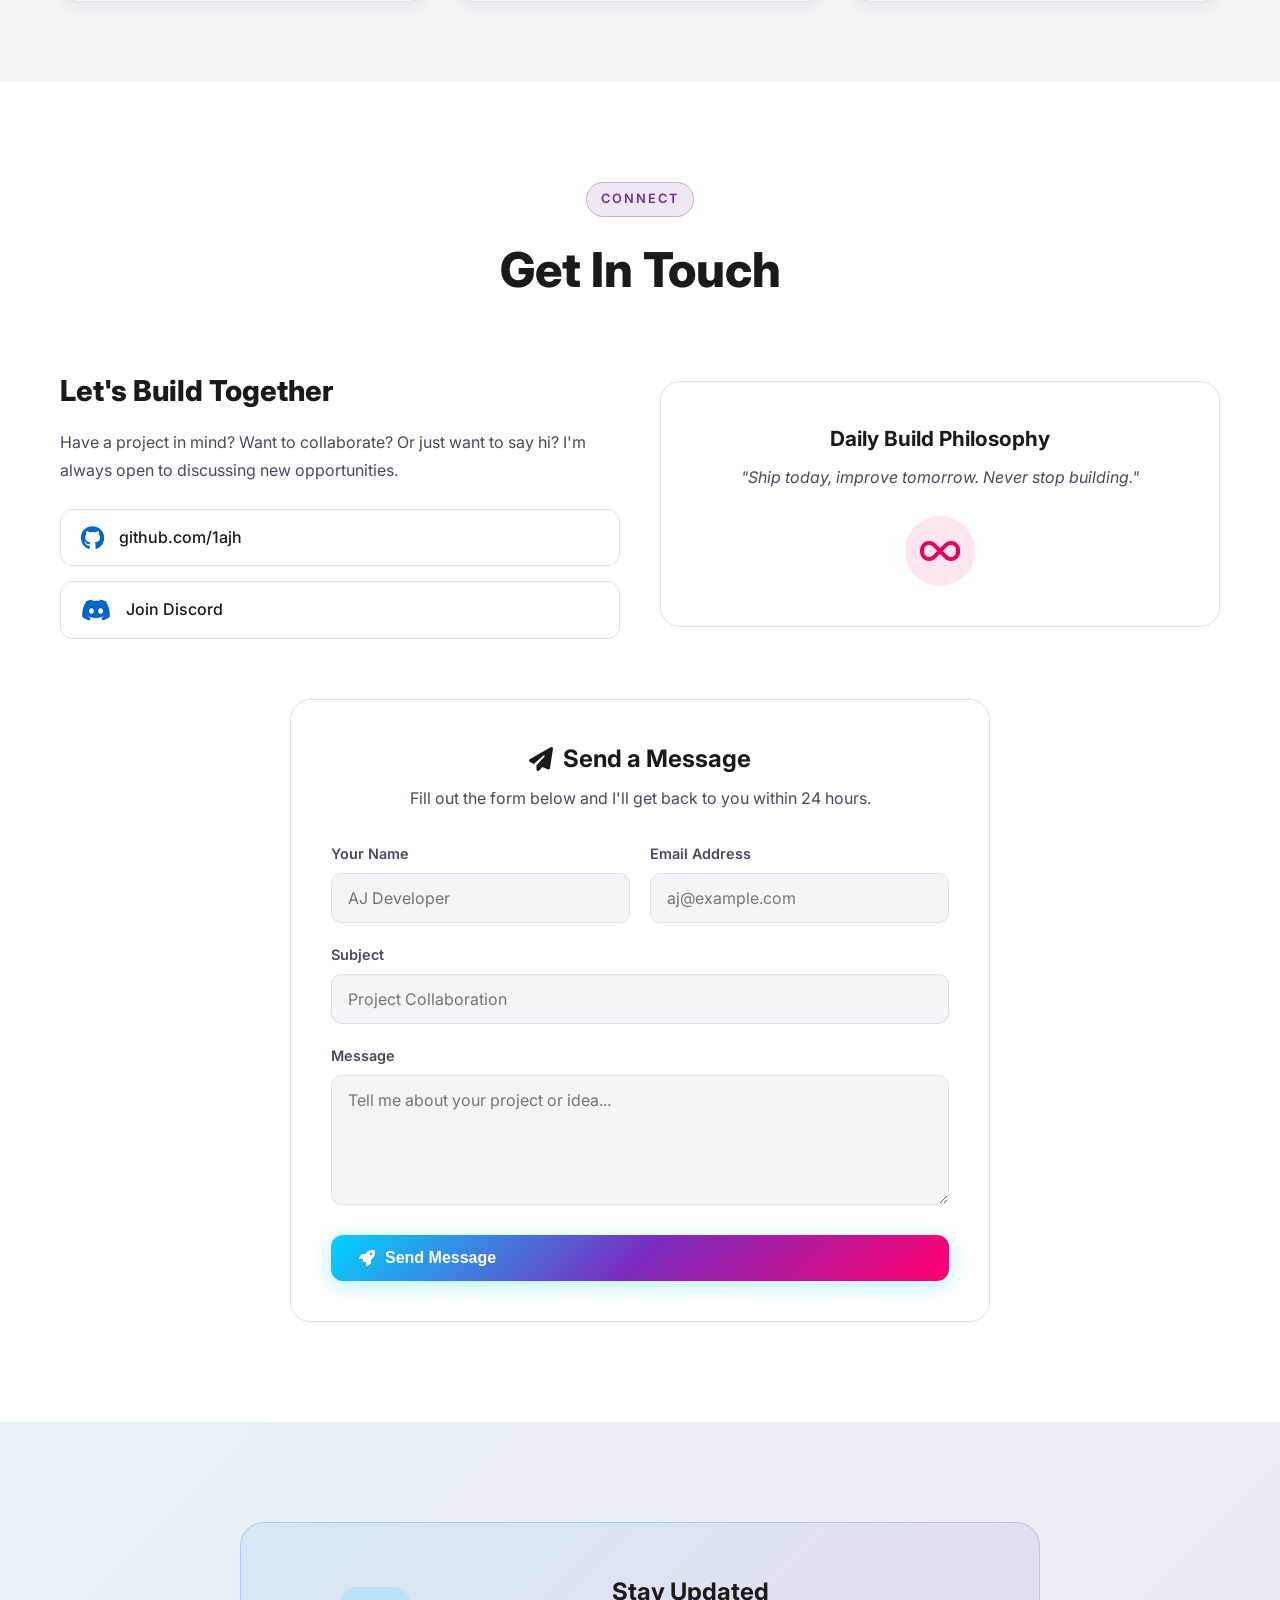
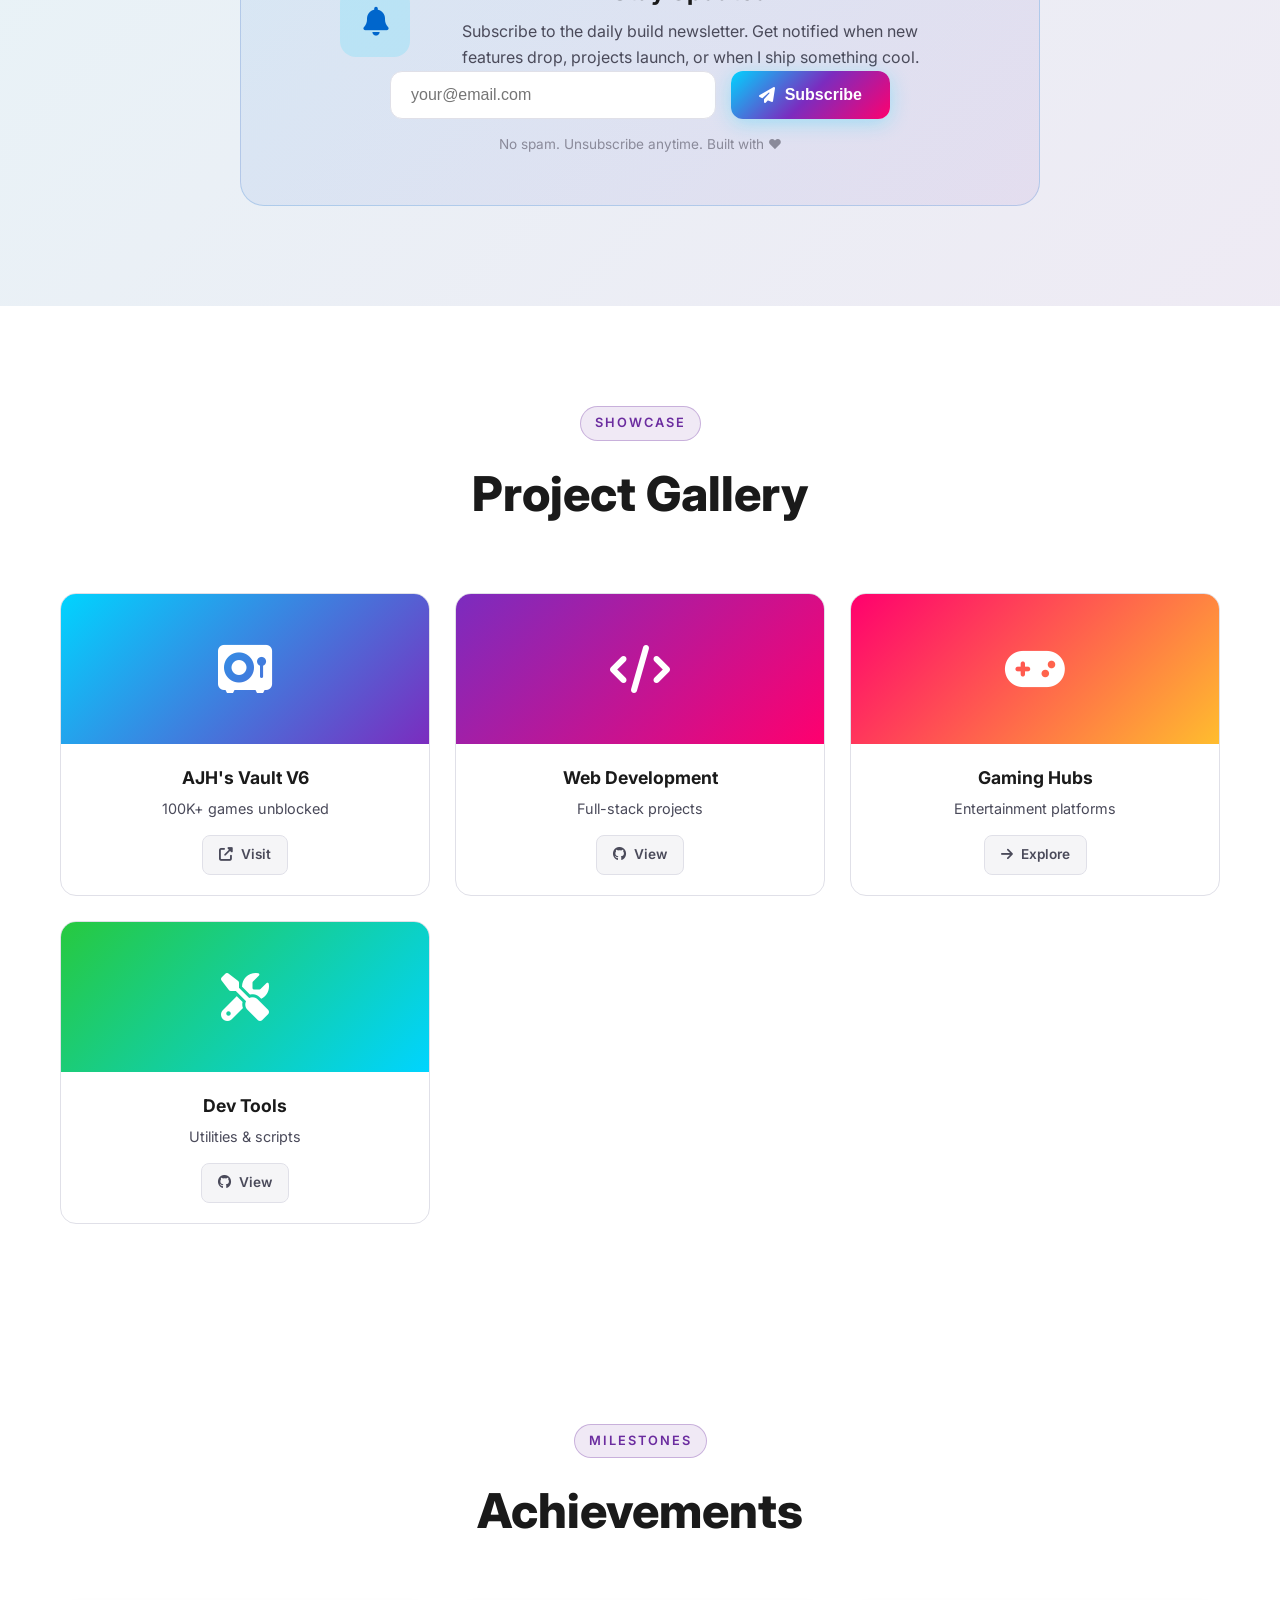
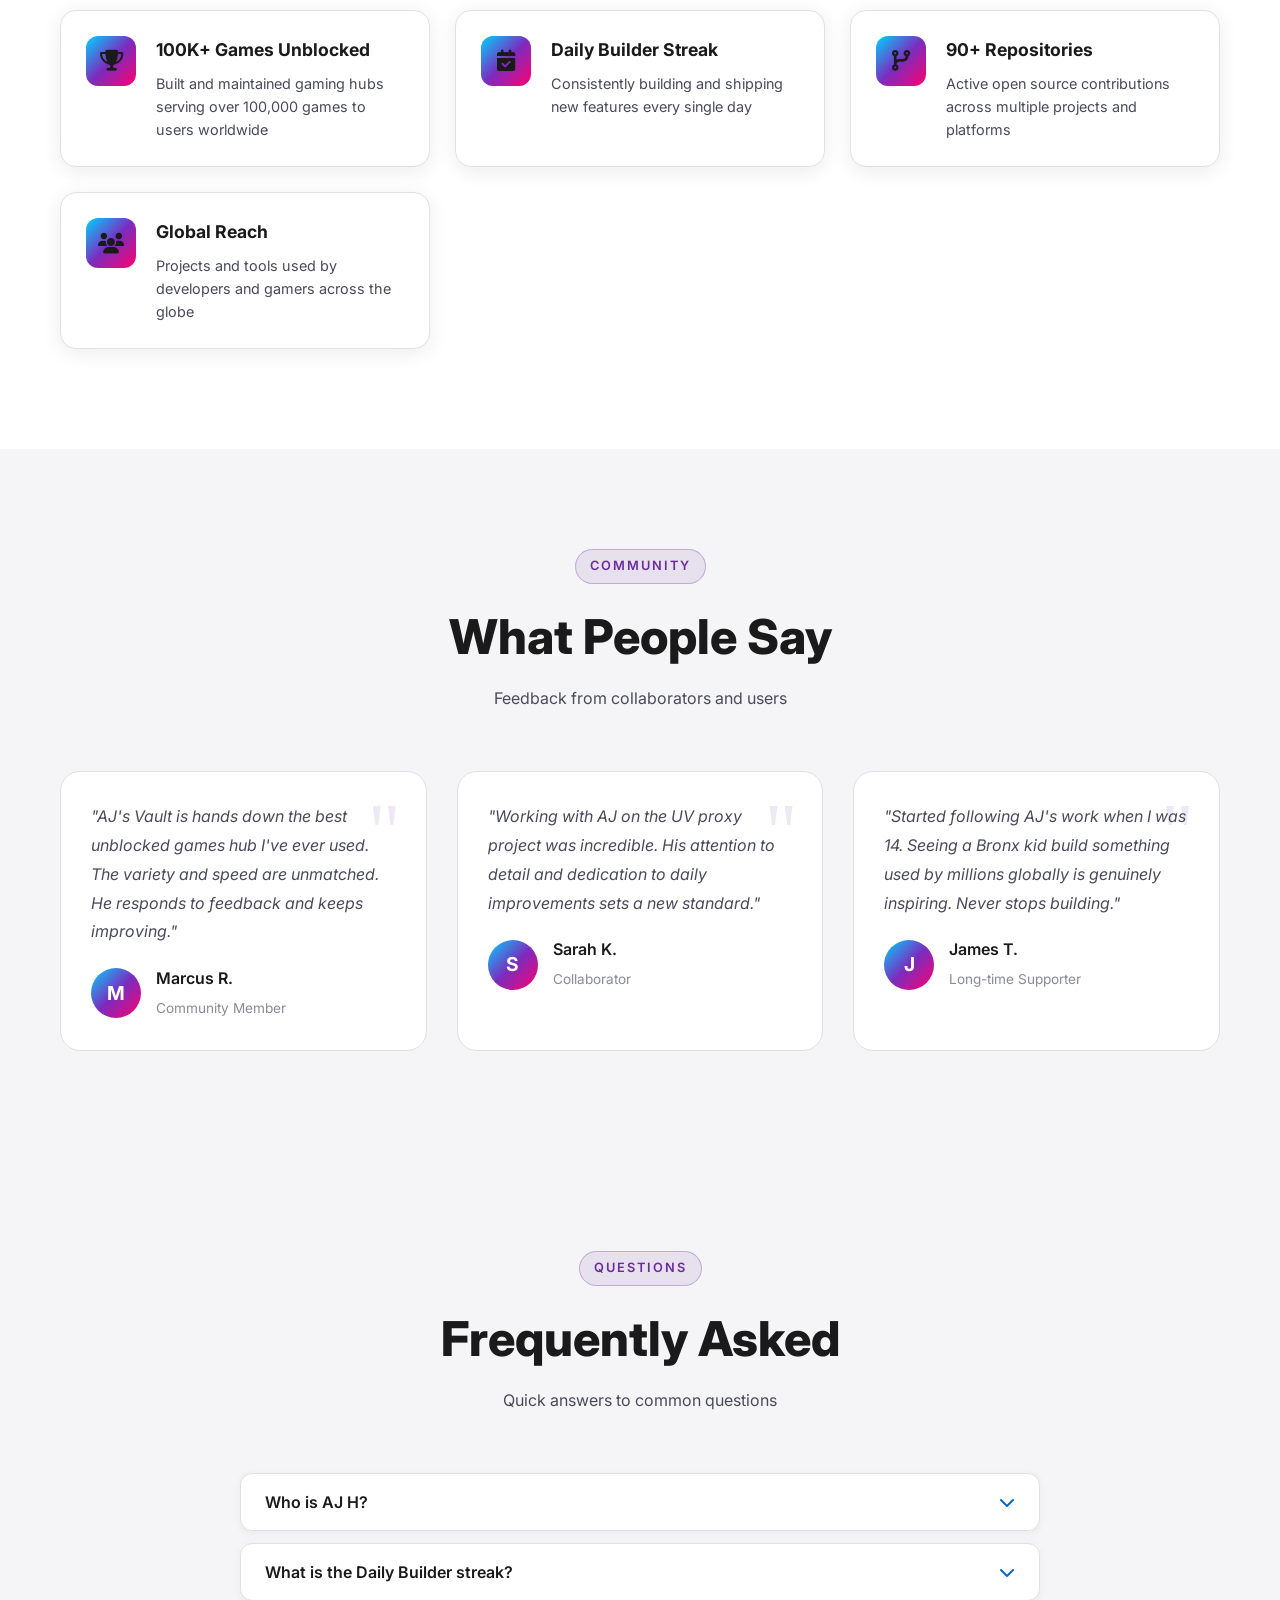
==== commit 32dfbccc: "Day 50: Stats Bento Grid + Live Visitor Counter - Upgraded Stats section with bento grid layout (5 c" ====
--- a/index.html
+++ b/index.html
@@ -198,6 +198,22 @@
                     <i class="fas fa-envelope"></i> Get In Touch
                 </a>
             </div>
+            <div class="hero-insights" id="hero-insights">
+                <div class="insight-item">
+                    <i class="fas fa-eye"></i>
+                    <span class="live-count" id="live-view-count">0</span>
+                    <span class="insight-label">live</span>
+                </div>
+                <div class="insight-item">
+                    <i class="fas fa-bolt"></i>
+                    <span class="insight-value">Day 50</span>
+                </div>
+                <div class="insight-item">
+                    <i class="fas fa-fire"></i>
+                    <span class="insight-value">49</span>
+                    <span class="insight-label">streak</span>
+                </div>
+            </div>
         </div>
         <div class="hero-visual">
             <div class="code-window">
@@ -661,26 +677,39 @@
                 <span class="section-tag">Numbers</span>
                 <h2 class="section-title">The Daily Build</h2>
             </div>
-            <div class="stats-grid">
+            <div class="stats-bento">
+                <div class="stat-card large">
+                    <i class="fas fa-fire"></i>
+                    <div class="stat-number" data-count="49">0</div>
+                    <div class="stat-label">Day Streak 🔥</div>
+                    <div class="stat-sublabel">Never missed a day</div>
+                </div>
                 <div class="stat-card">
                     <i class="fas fa-code"></i>
                     <div class="stat-number" data-count="90">0</div>
                     <div class="stat-label">Repositories</div>
                 </div>
                 <div class="stat-card">
-                    <i class="fas fa-calendar-check"></i>
-                    <div class="stat-number" data-count="365">0</div>
-                    <div class="stat-label">Days Building</div>
-                </div>
-                <div class="stat-card">
                     <i class="fas fa-gamepad"></i>
                     <div class="stat-number" data-count="100000">0</div>
-                    <div class="stat-label">Games Deployed</div>
+                    <div class="stat-label">Games Served</div>
                 </div>
                 <div class="stat-card">
-                    <i class="fas fa-users"></i>
-                    <div class="stat-number" data-count="9999">0</div>
-                    <div class="stat-label">Users Served</div>
+                    <i class="fas fa-eye"></i>
+                    <div class="stat-number live-visitors" data-count="9999">0</div>
+                    <div class="stat-label">Total Views</div>
+                </div>
+                <div class="stat-card large">
+                    <i class="fas fa-rocket"></i>
+                    <div class="stat-number" data-count="50">0</div>
+                    <div class="stat-label">Features Built</div>
+                    <div class="stat-sublabel">And counting...</div>
+                </div>
+            </div>
+            <div class="stats-highlight">
+                <div class="highlight-item">
+                    <span class="highlight-icon">⚡</span>
+                    <span class="highlight-text">Building better every single day</span>
                 </div>
             </div>
         </div>
@@ -895,13 +924,24 @@
             <div class="blog-grid">
                 <div class="blog-card">
                     <div class="blog-date">
+                        <span class="blog-day">02</span>
+                        <span class="blog-month">June 2026</span>
+                    </div>
+                    <div class="blog-content">
+                        <span class="blog-tag">Day 50</span>
+                        <h3>Stats Bento Grid + Live Visitor Counter</h3>
+                        <p>Upgraded the Stats section with a modern bento grid layout featuring 5 cards with gradient accents and hover animations. Added live visitor counter, updated day streak to 49, and added stats highlight banner. Building better every day - never stopping.</p>
+                    </div>
+                </div>
+                <div class="blog-card">
+                    <div class="blog-date">
                         <span class="blog-day">01</span>
                         <span class="blog-month">June 2026</span>
                     </div>
                     <div class="blog-content">
                         <span class="blog-tag">Day 49</span>
                         <h3>Music Player - Lo-fi Beats for Coding</h3>
-                        <p>Added a fully functional music player with visualizer, playback controls, playlist management, and volume control. Features animated bars that react when playing/paused, shuffle and repeat modes, progress bar with seeking, collapsible playlist, and keyboard shortcuts (space to play/pause). Simulated playback for demo tracks with real-time progress tracking.</p>
+                        <p>Added full-featured music player with animated visualizer bars, play/pause/next/shuffle controls, volume slider, progress bar, and collapsible playlist with 5 demo tracks. Space bar shortcut for play/pause.</p>
                     </div>
                 </div>
                 <div class="blog-card">
--- a/css/style.css
+++ b/css/style.css
@@ -5852,3 +5852,156 @@
 [data-theme="light"] .progress-bar {
   background: #e8e8f0;
 }
+
+/* Stats Section - Bento Grid */
+.stats-bento {
+  display: grid;
+  grid-template-columns: repeat(4, 1fr);
+  grid-template-rows: repeat(2, auto);
+  gap: 20px;
+  margin-bottom: 30px;
+}
+
+.stats-bento .stat-card {
+  background: var(--bg-card);
+  border: 1px solid var(--border-color);
+  border-radius: 16px;
+  padding: 25px;
+  text-align: center;
+  transition: all 0.3s ease;
+  position: relative;
+  overflow: hidden;
+}
+
+.stats-bento .stat-card::before {
+  content: '';
+  position: absolute;
+  top: 0;
+  left: 0;
+  width: 100%;
+  height: 3px;
+  background: var(--gradient-1);
+  opacity: 0;
+  transition: opacity 0.3s ease;
+}
+
+.stats-bento .stat-card:hover {
+  transform: translateY(-5px);
+  border-color: var(--accent-primary);
+}
+
+.stats-bento .stat-card:hover::before {
+  opacity: 1;
+}
+
+.stats-bento .stat-card.large {
+  grid-column: span 2;
+  background: linear-gradient(135deg, rgba(0, 212, 255, 0.1) 0%, rgba(123, 44, 191, 0.1) 100%);
+}
+
+.stats-bento .stat-card i {
+  font-size: 2rem;
+  color: var(--accent-primary);
+  margin-bottom: 15px;
+}
+
+.stats-bento .stat-number {
+  font-size: 2.5rem;
+  font-weight: 800;
+  color: var(--text-primary);
+  margin-bottom: 5px;
+  line-height: 1;
+}
+
+.stats-bento .stat-card.large .stat-number {
+  font-size: 3.5rem;
+}
+
+.stats-bento .stat-label {
+  font-size: 0.95rem;
+  color: var(--text-secondary);
+  font-weight: 500;
+}
+
+.stats-bento .stat-sublabel {
+  font-size: 0.8rem;
+  color: var(--text-muted);
+  margin-top: 5px;
+  font-style: italic;
+}
+
+.stats-highlight {
+  text-align: center;
+  padding: 20px;
+  background: var(--bg-card);
+  border: 1px solid var(--border-color);
+  border-radius: 16px;
+}
+
+.highlight-item {
+  display: flex;
+  align-items: center;
+  justify-content: center;
+  gap: 12px;
+}
+
+.highlight-icon {
+  font-size: 1.5rem;
+}
+
+.highlight-text {
+  font-size: 1.1rem;
+  color: var(--text-secondary);
+  font-weight: 500;
+}
+
+@media (max-width: 768px) {
+  .stats-bento {
+    grid-template-columns: repeat(2, 1fr);
+  }
+  .stats-bento .stat-card.large {
+    grid-column: span 2;
+  }
+  .stats-bento .stat-card.large .stat-number {
+    font-size: 2.5rem;
+  }
+}
+
+/* Hero Insights */
+.hero-insights {
+  display: flex;
+  gap: 15px;
+  justify-content: center;
+  margin-top: 20px;
+  flex-wrap: wrap;
+}
+
+.insight-item {
+  display: flex;
+  align-items: center;
+  gap: 8px;
+  padding: 8px 15px;
+  background: var(--bg-card);
+  border: 1px solid var(--border-color);
+  border-radius: 25px;
+  font-size: 0.85rem;
+}
+
+.insight-item i {
+  color: var(--accent-primary);
+}
+
+.live-count {
+  font-weight: 700;
+  color: var(--accent-tertiary);
+  animation: pulse 2s ease-in-out infinite;
+}
+
+.insight-value {
+  font-weight: 700;
+  color: var(--text-primary);
+}
+
+.insight-label {
+  color: var(--text-muted);
+}
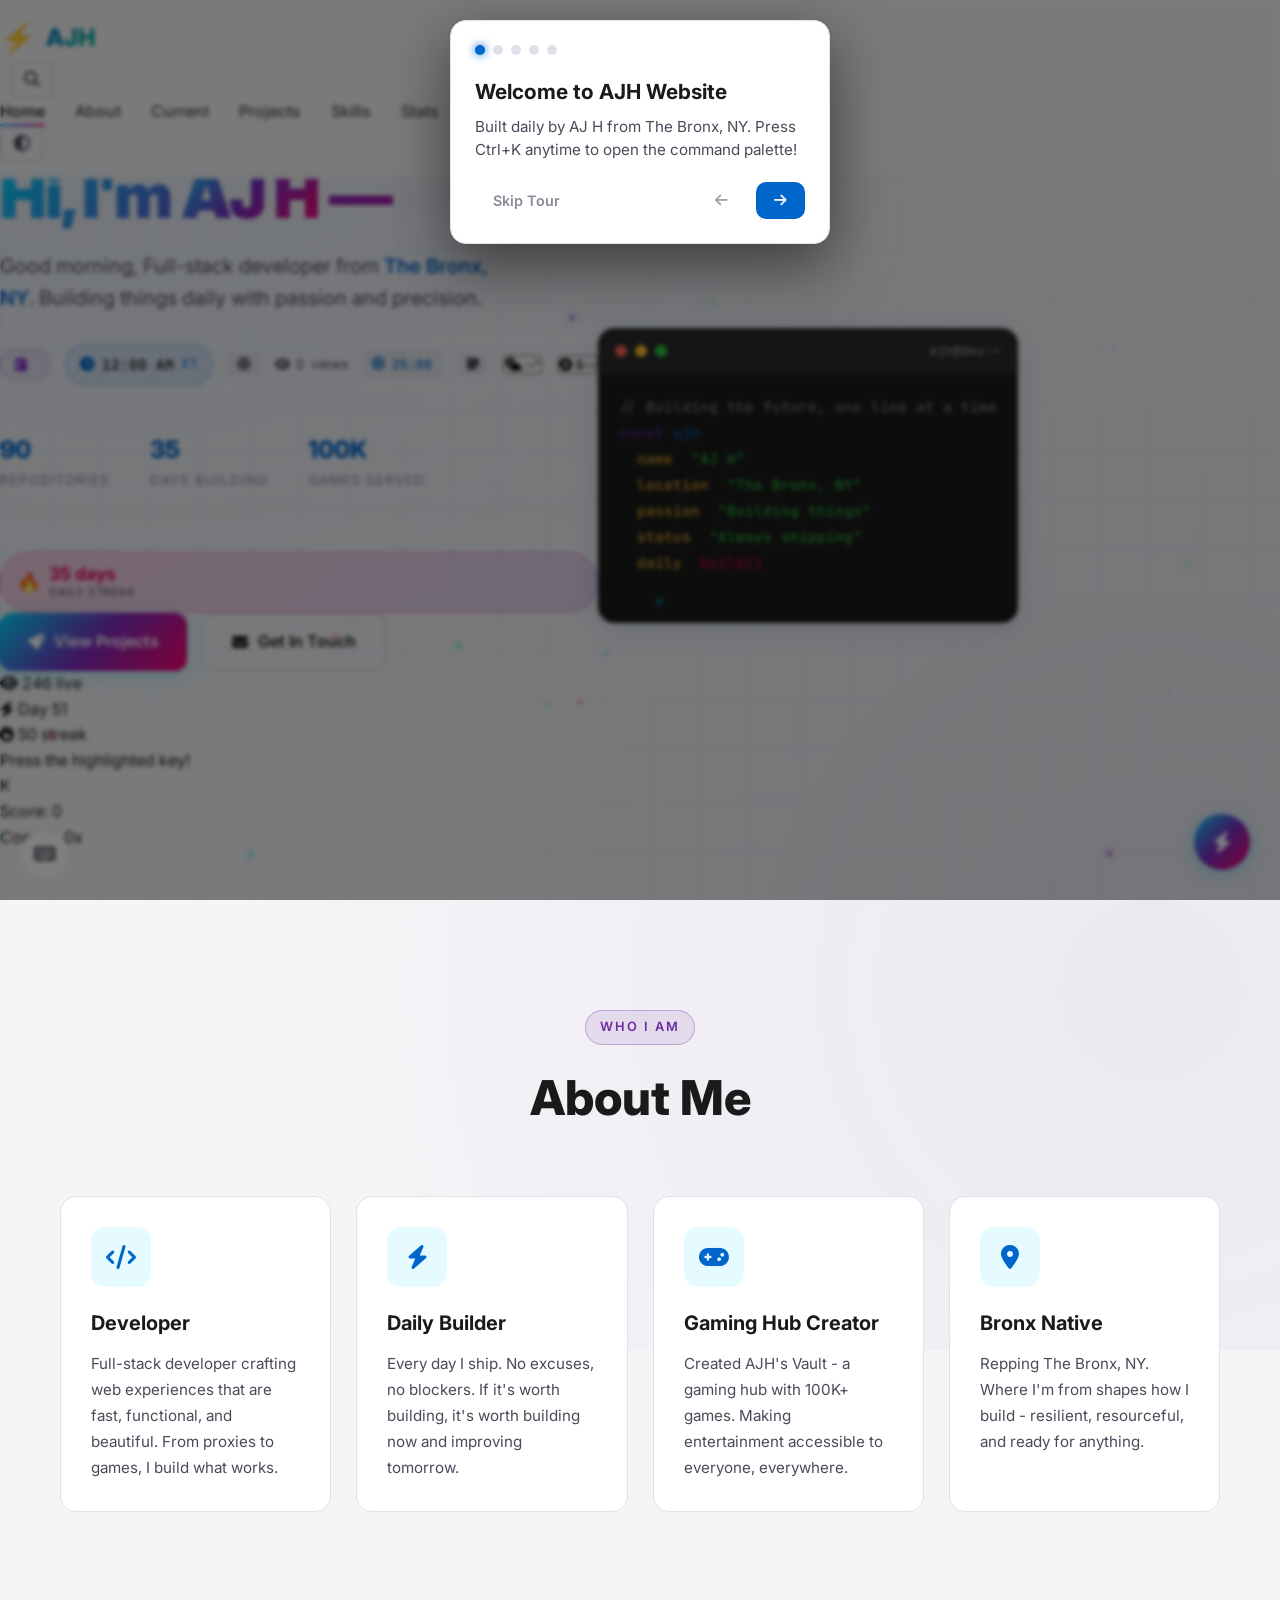
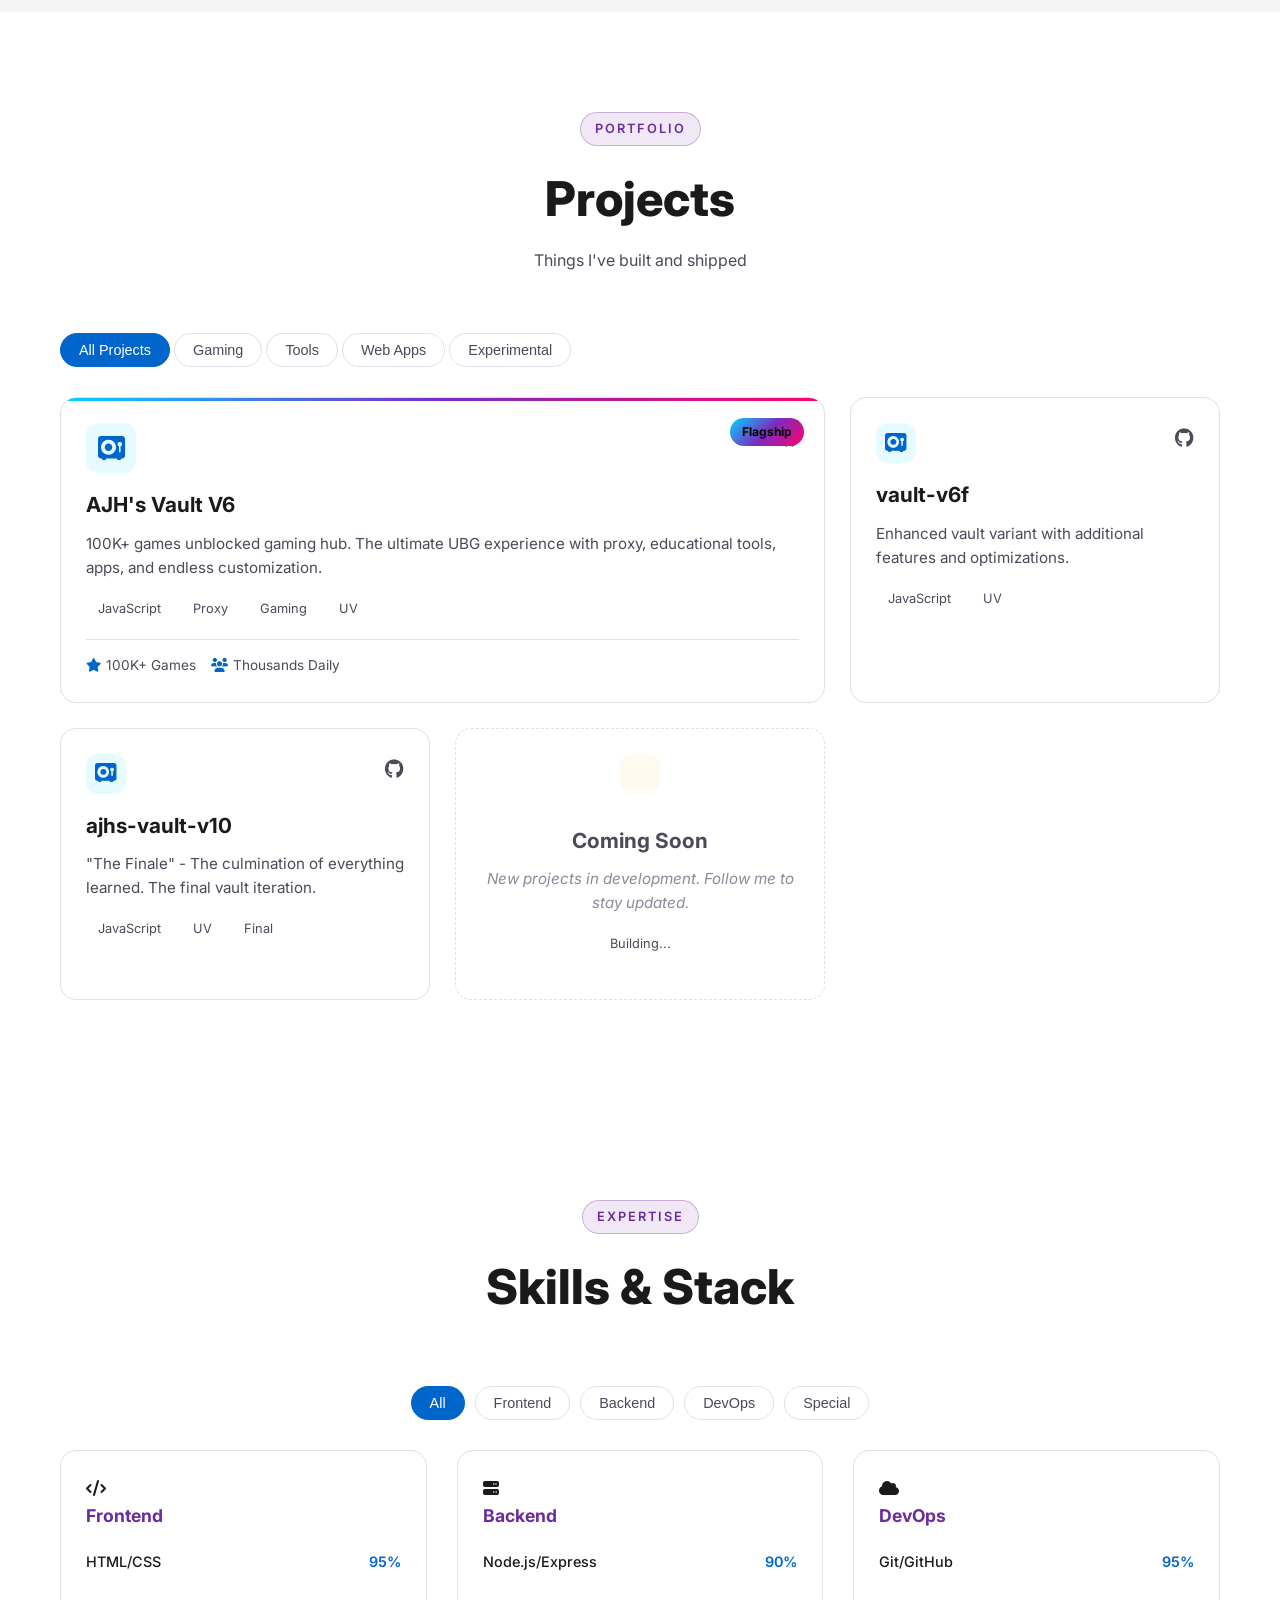
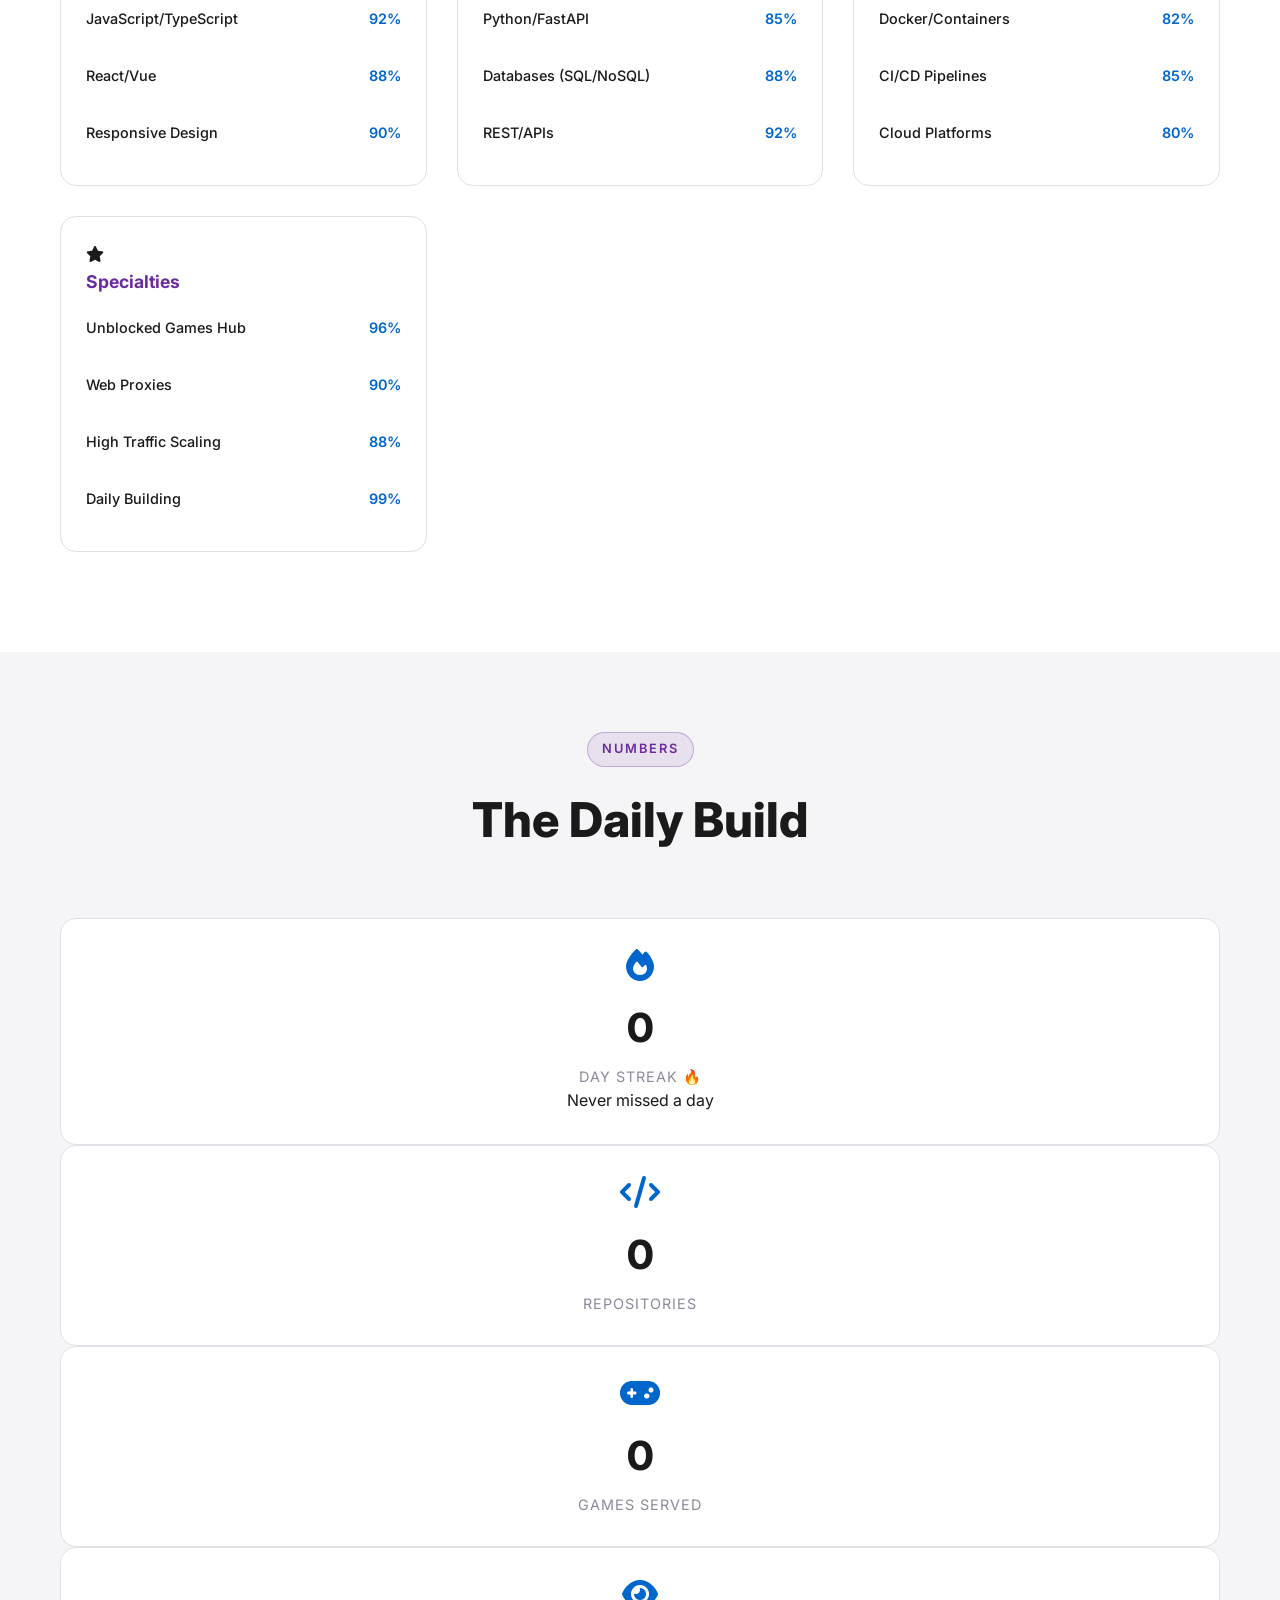
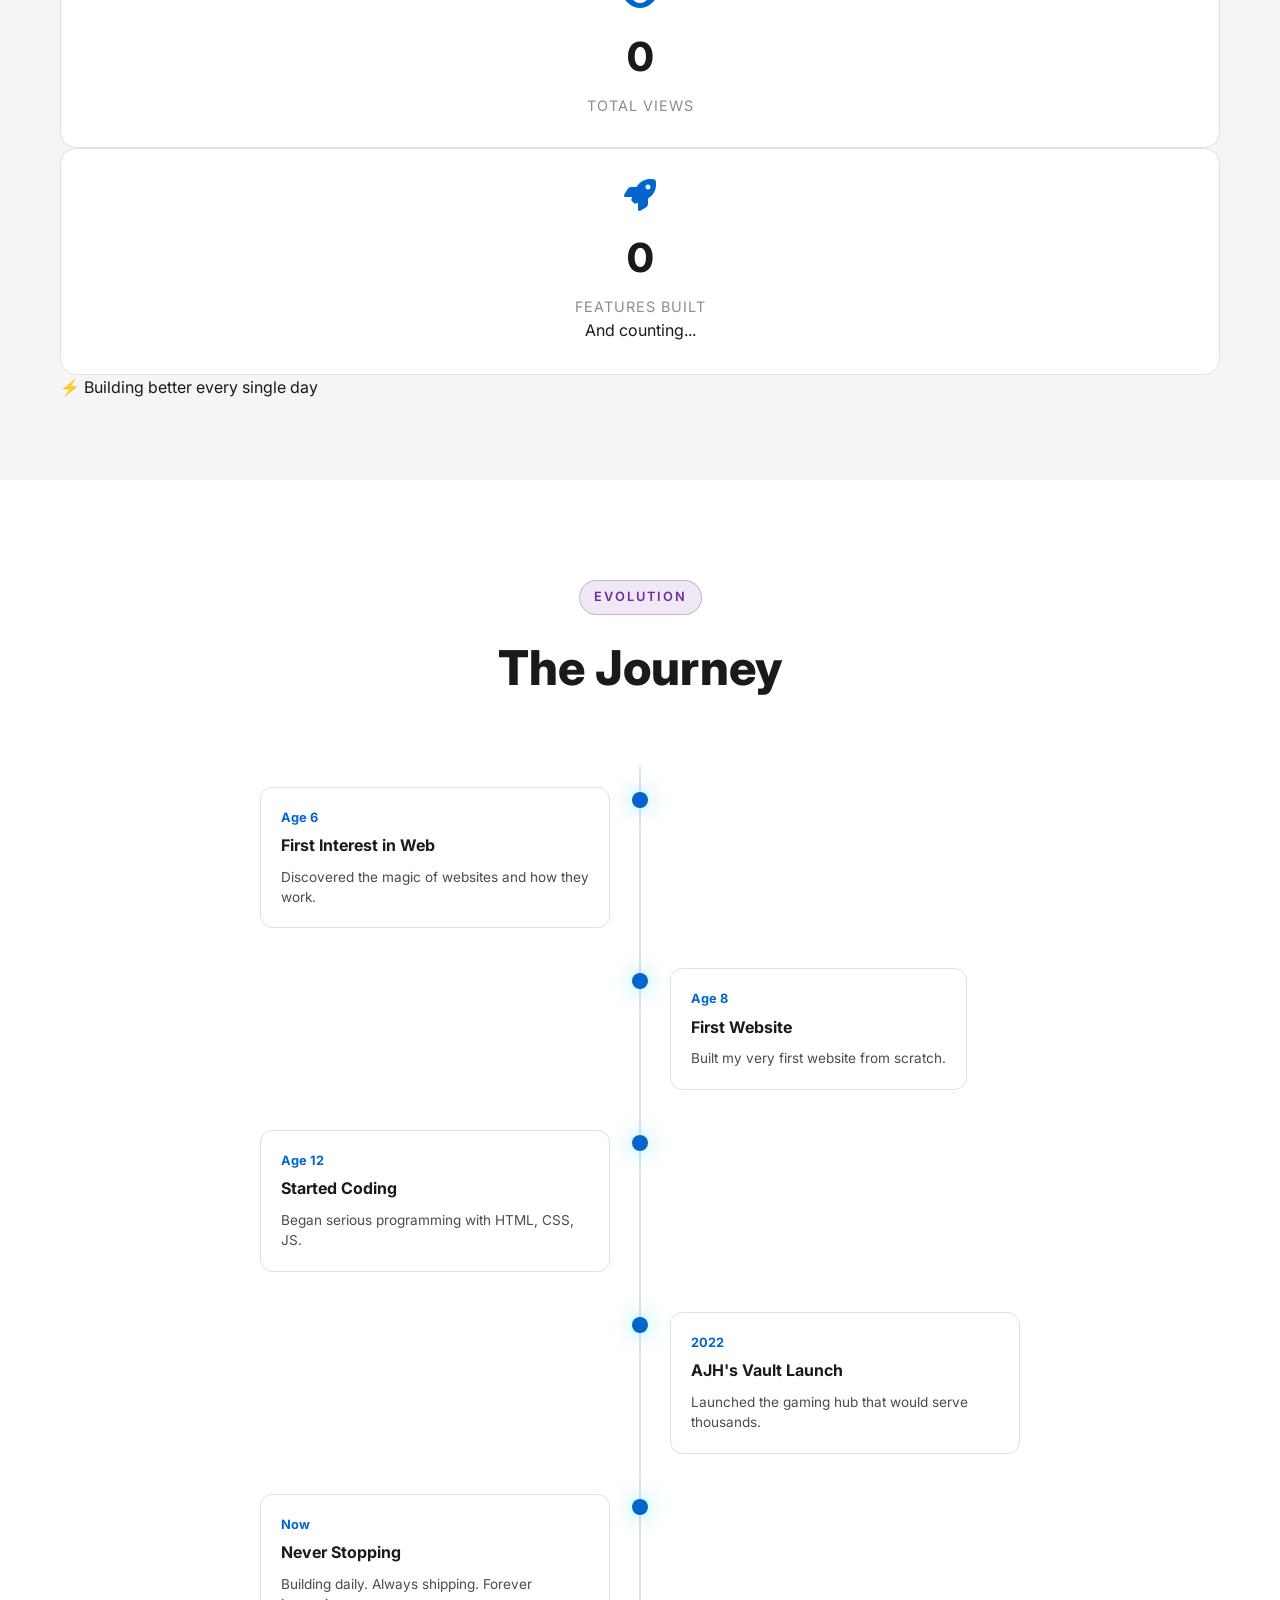
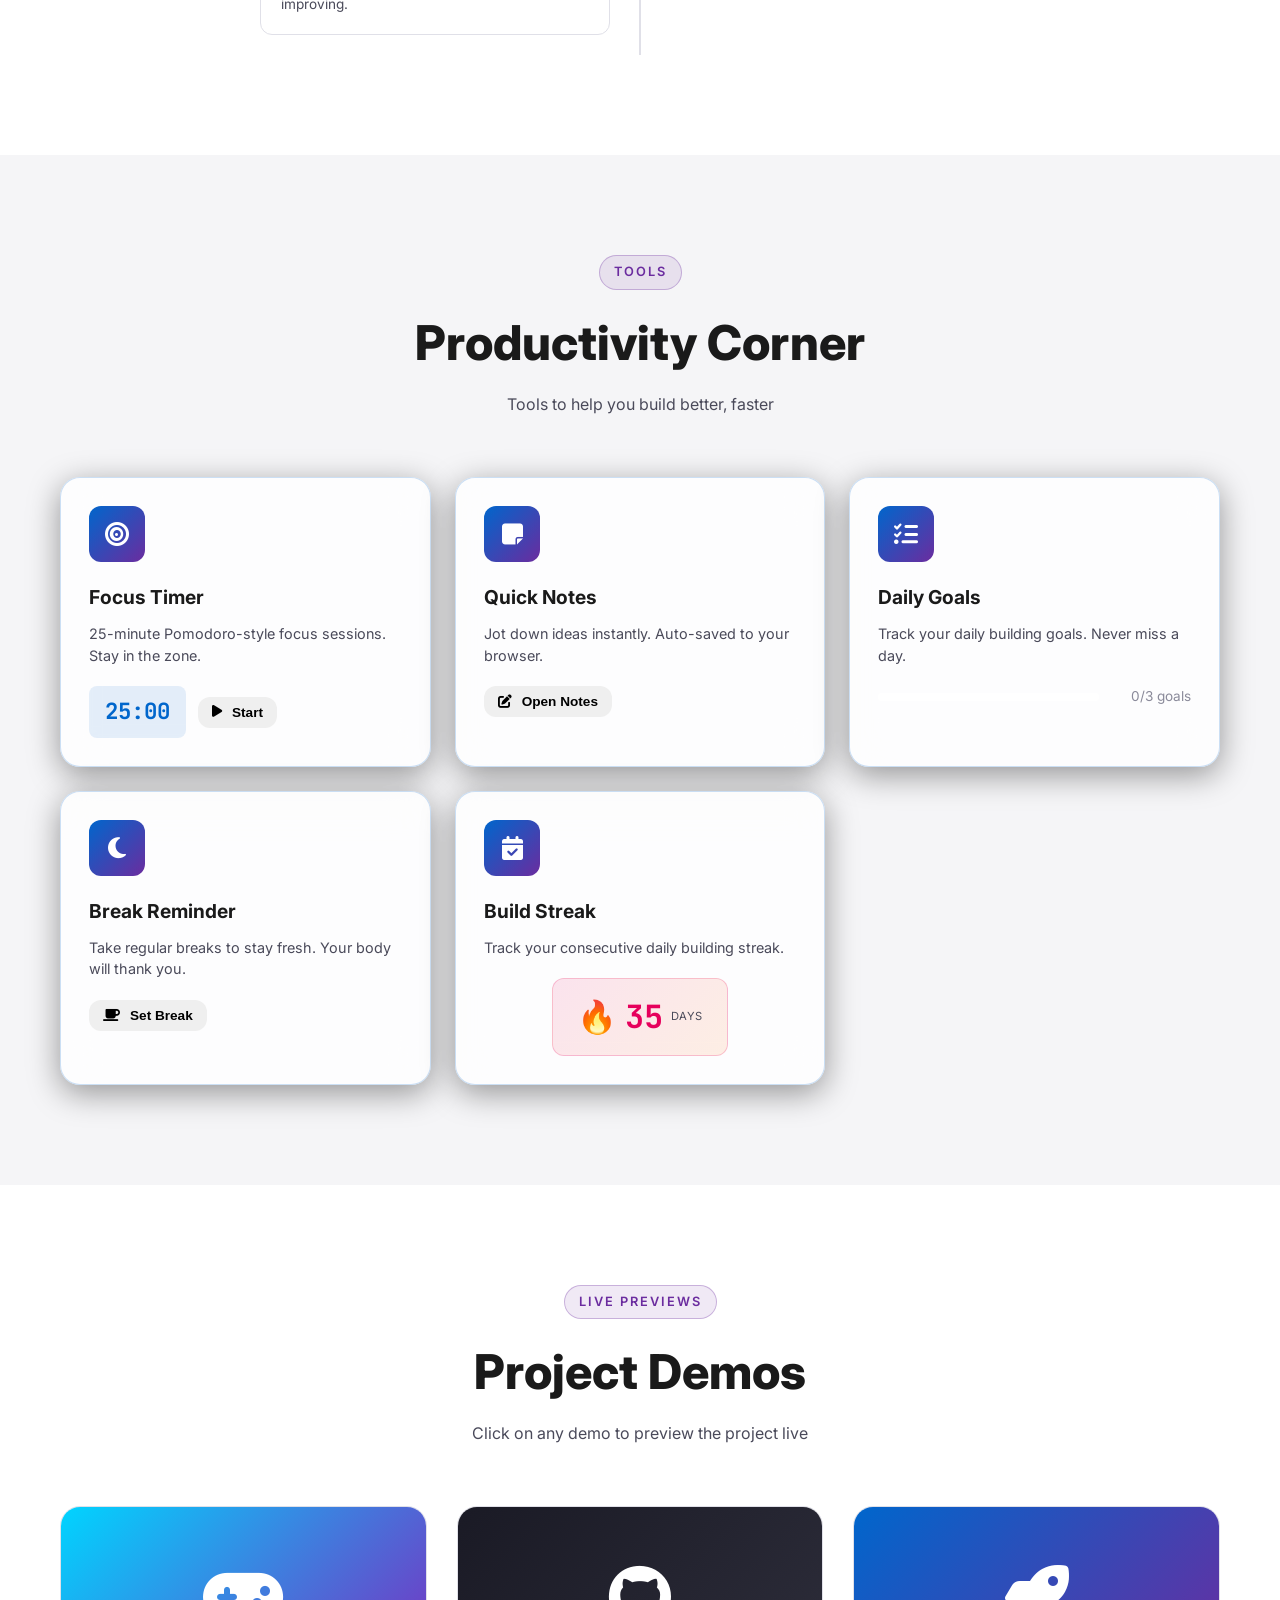
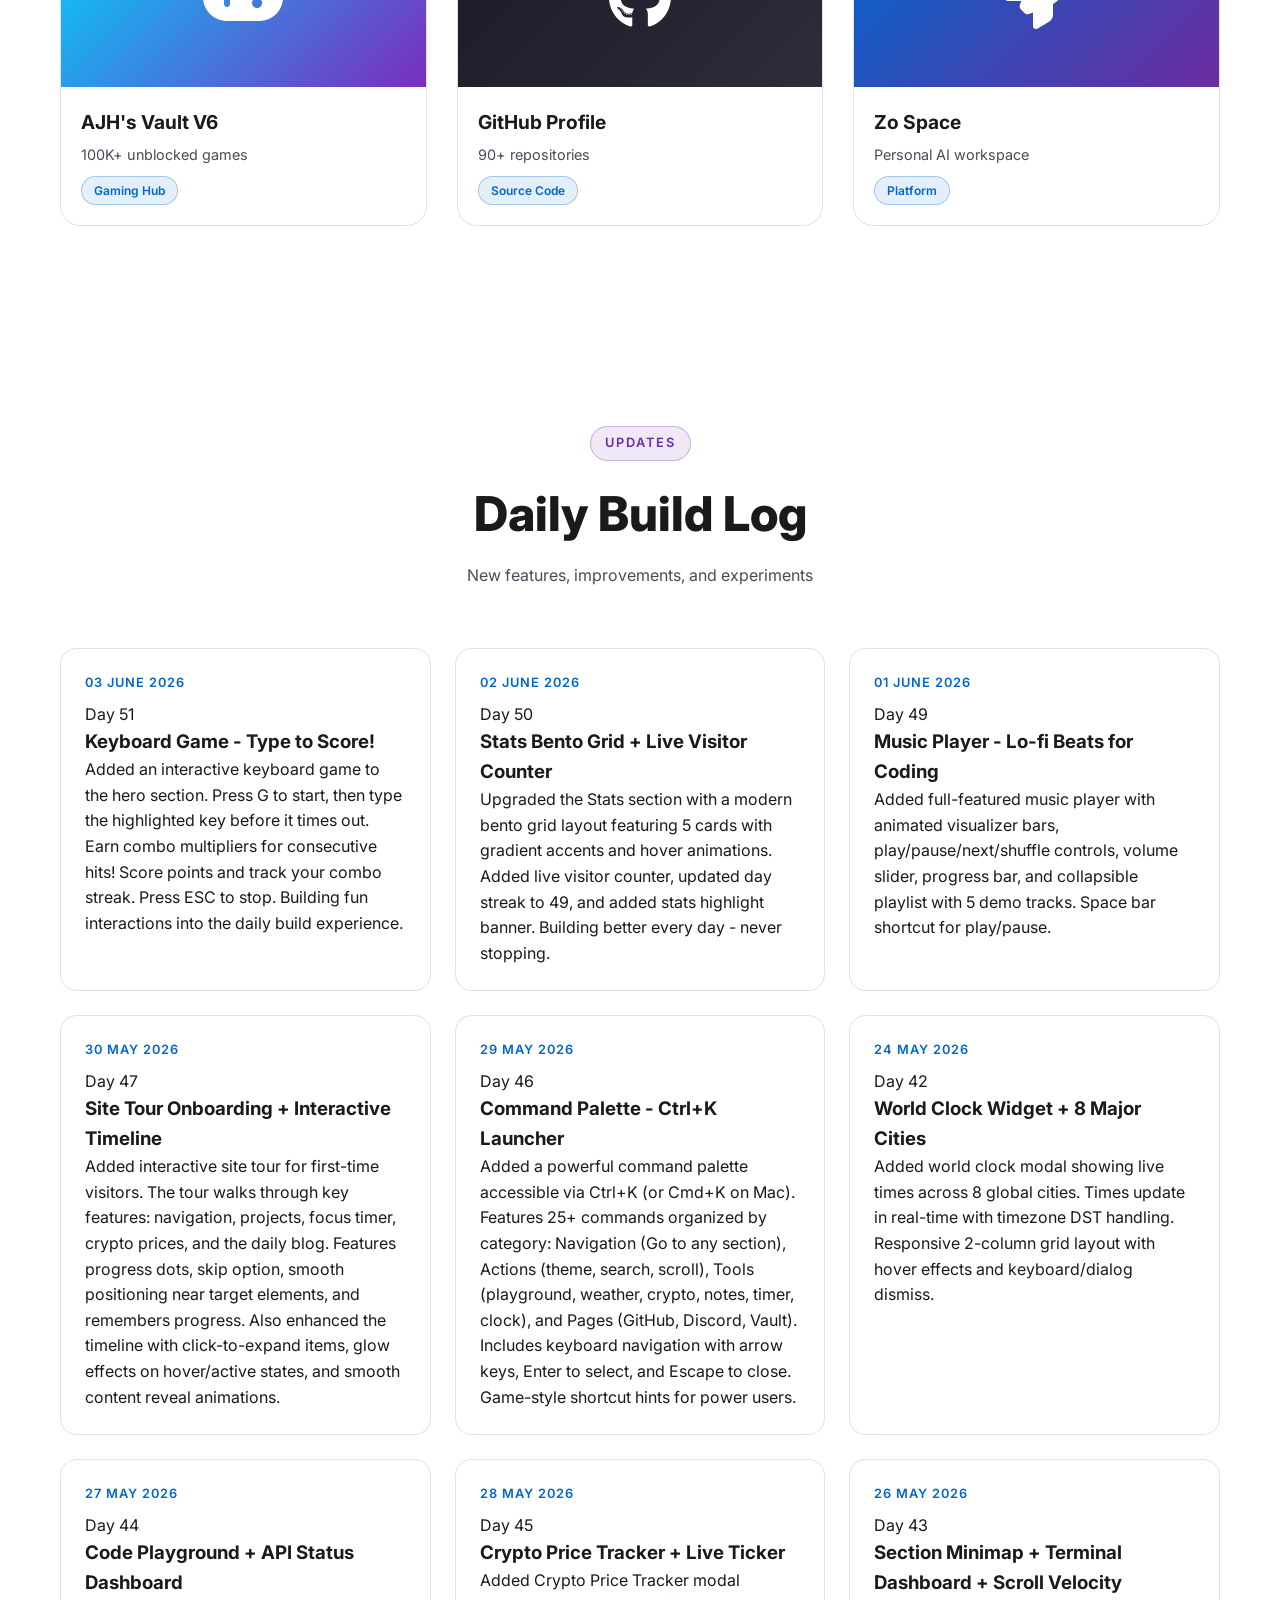
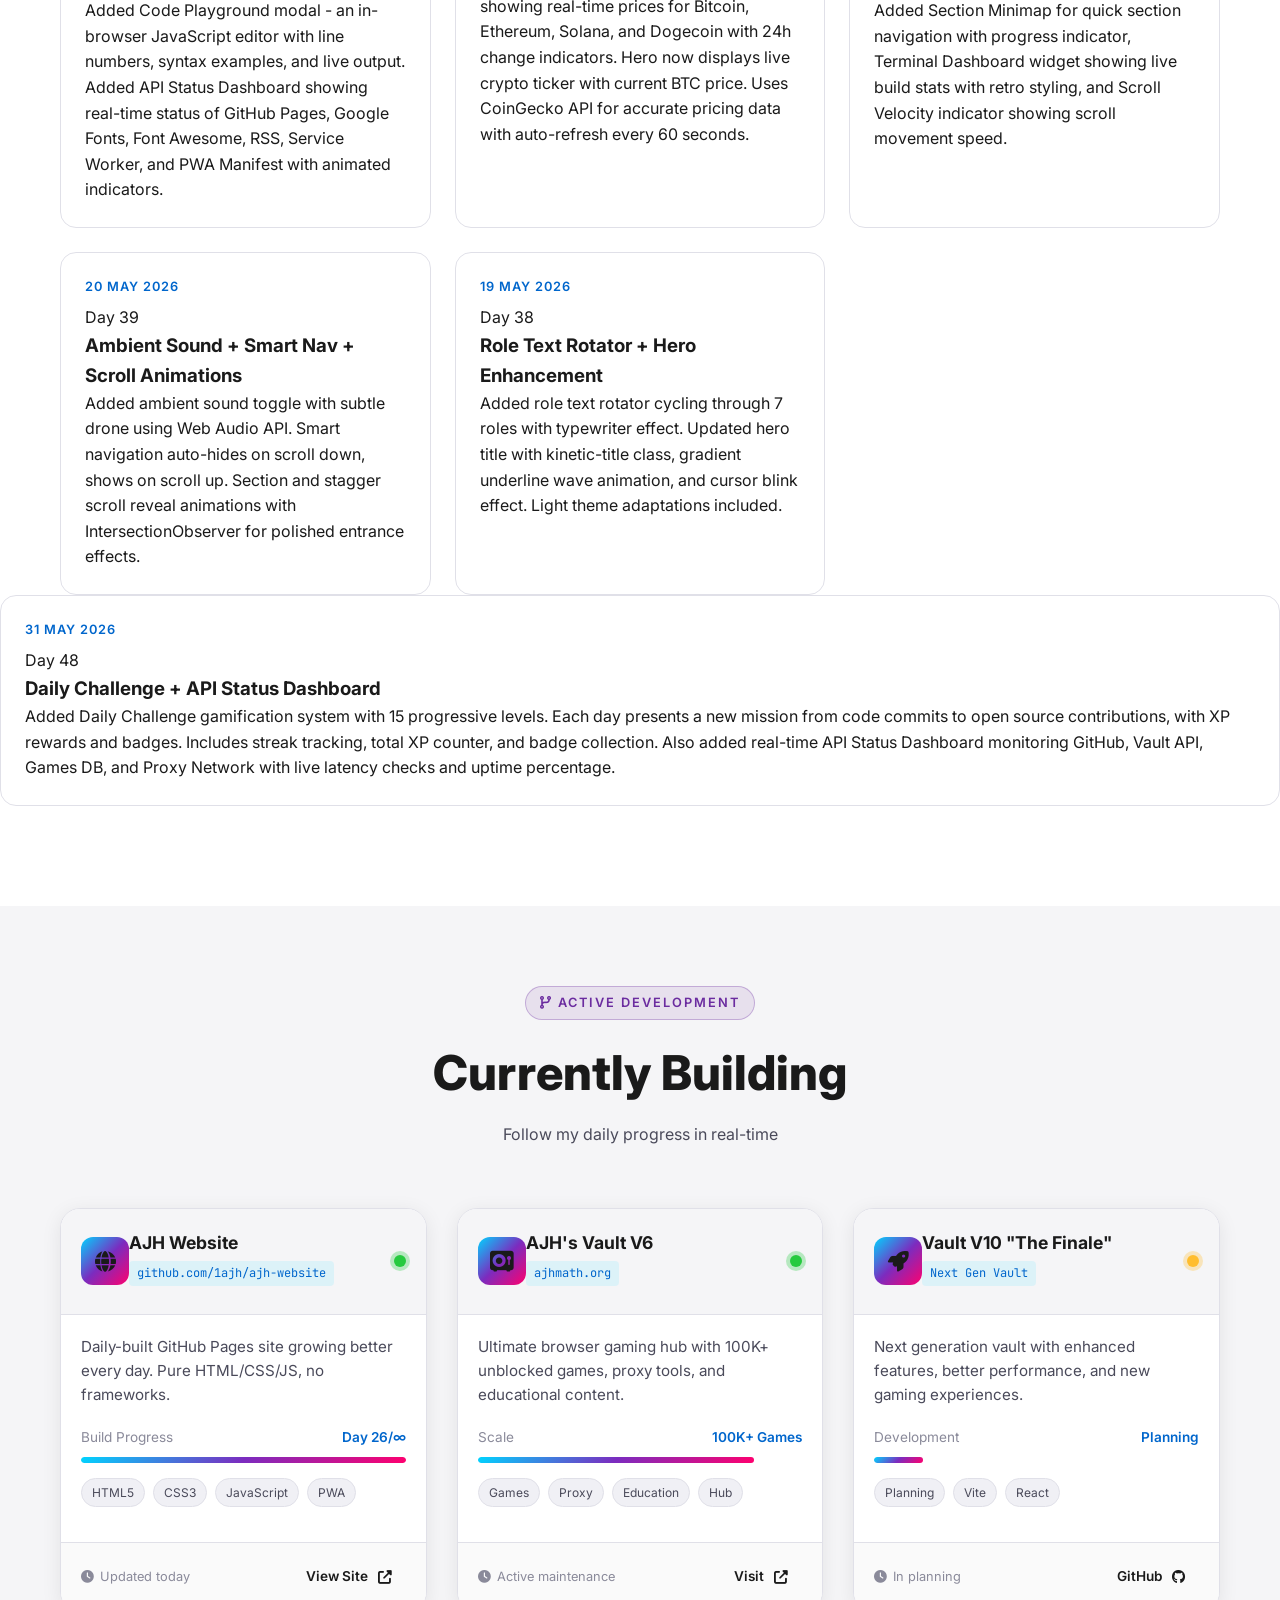
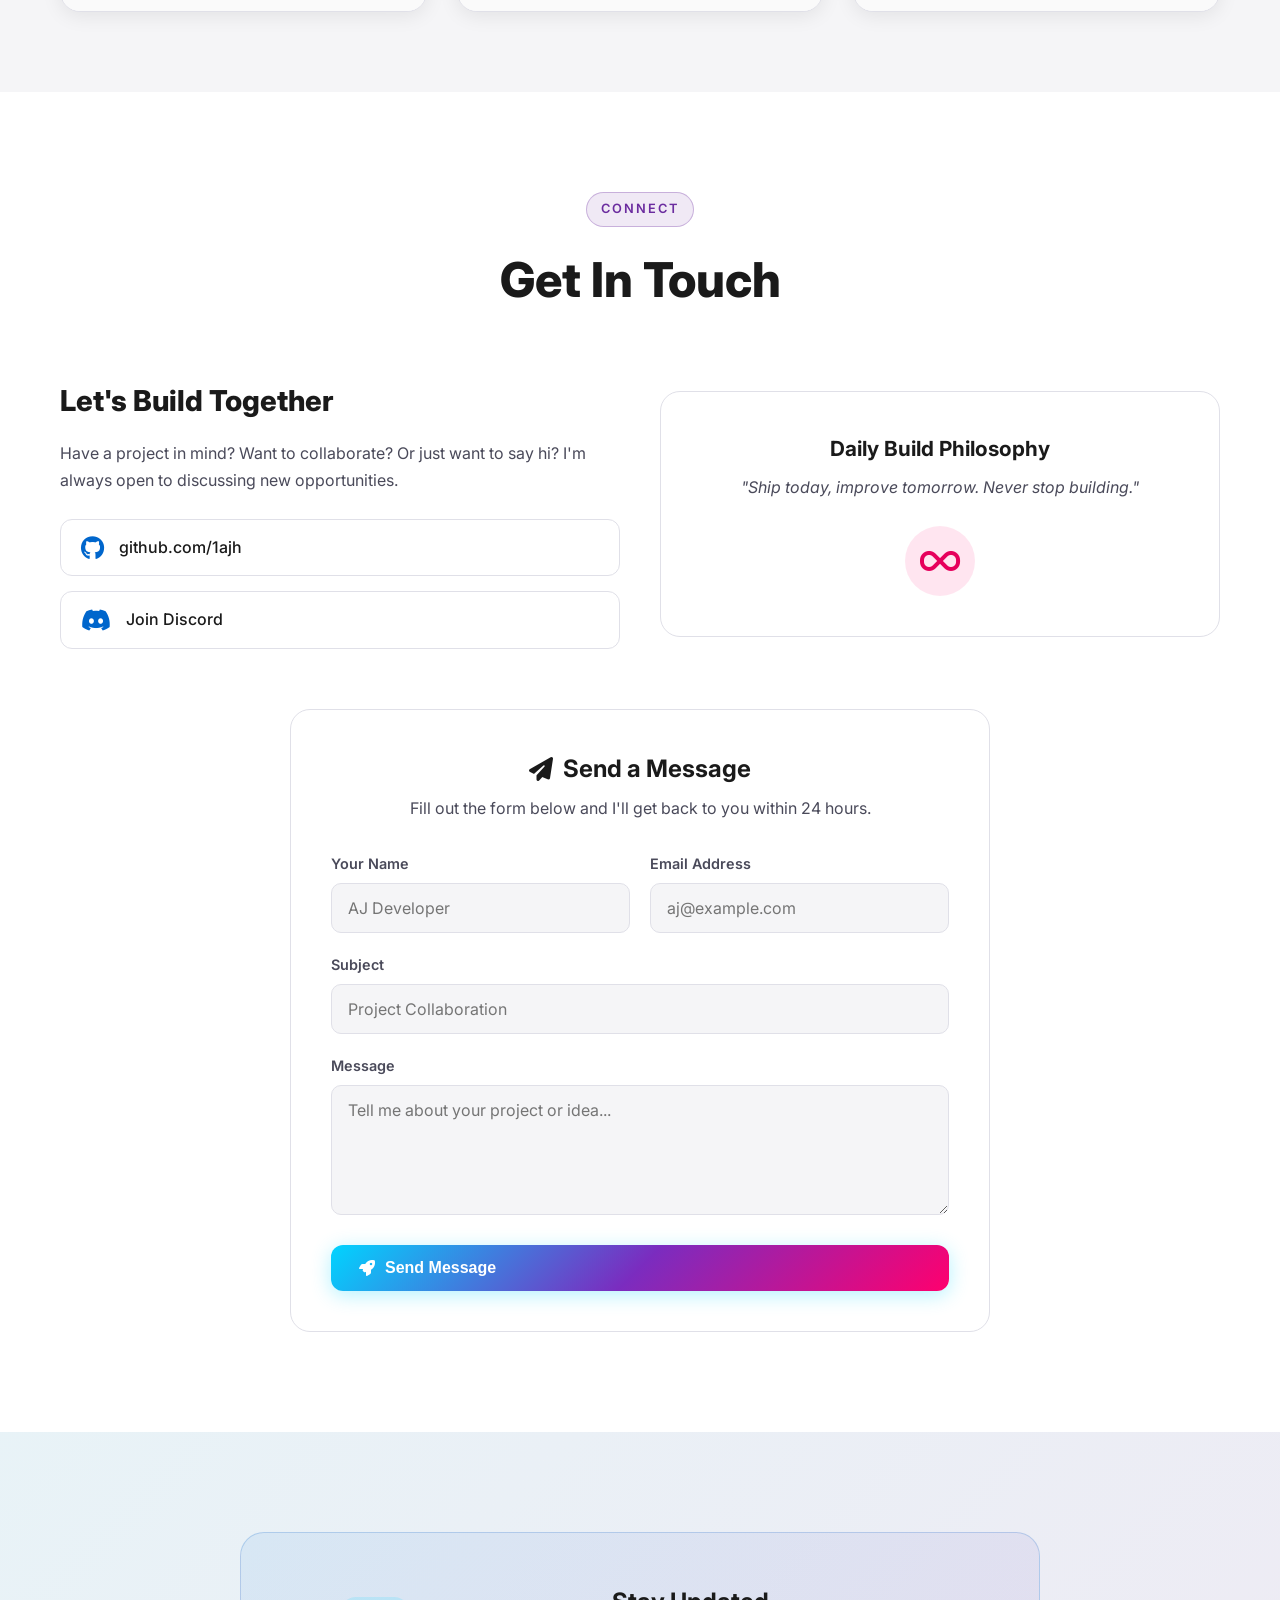
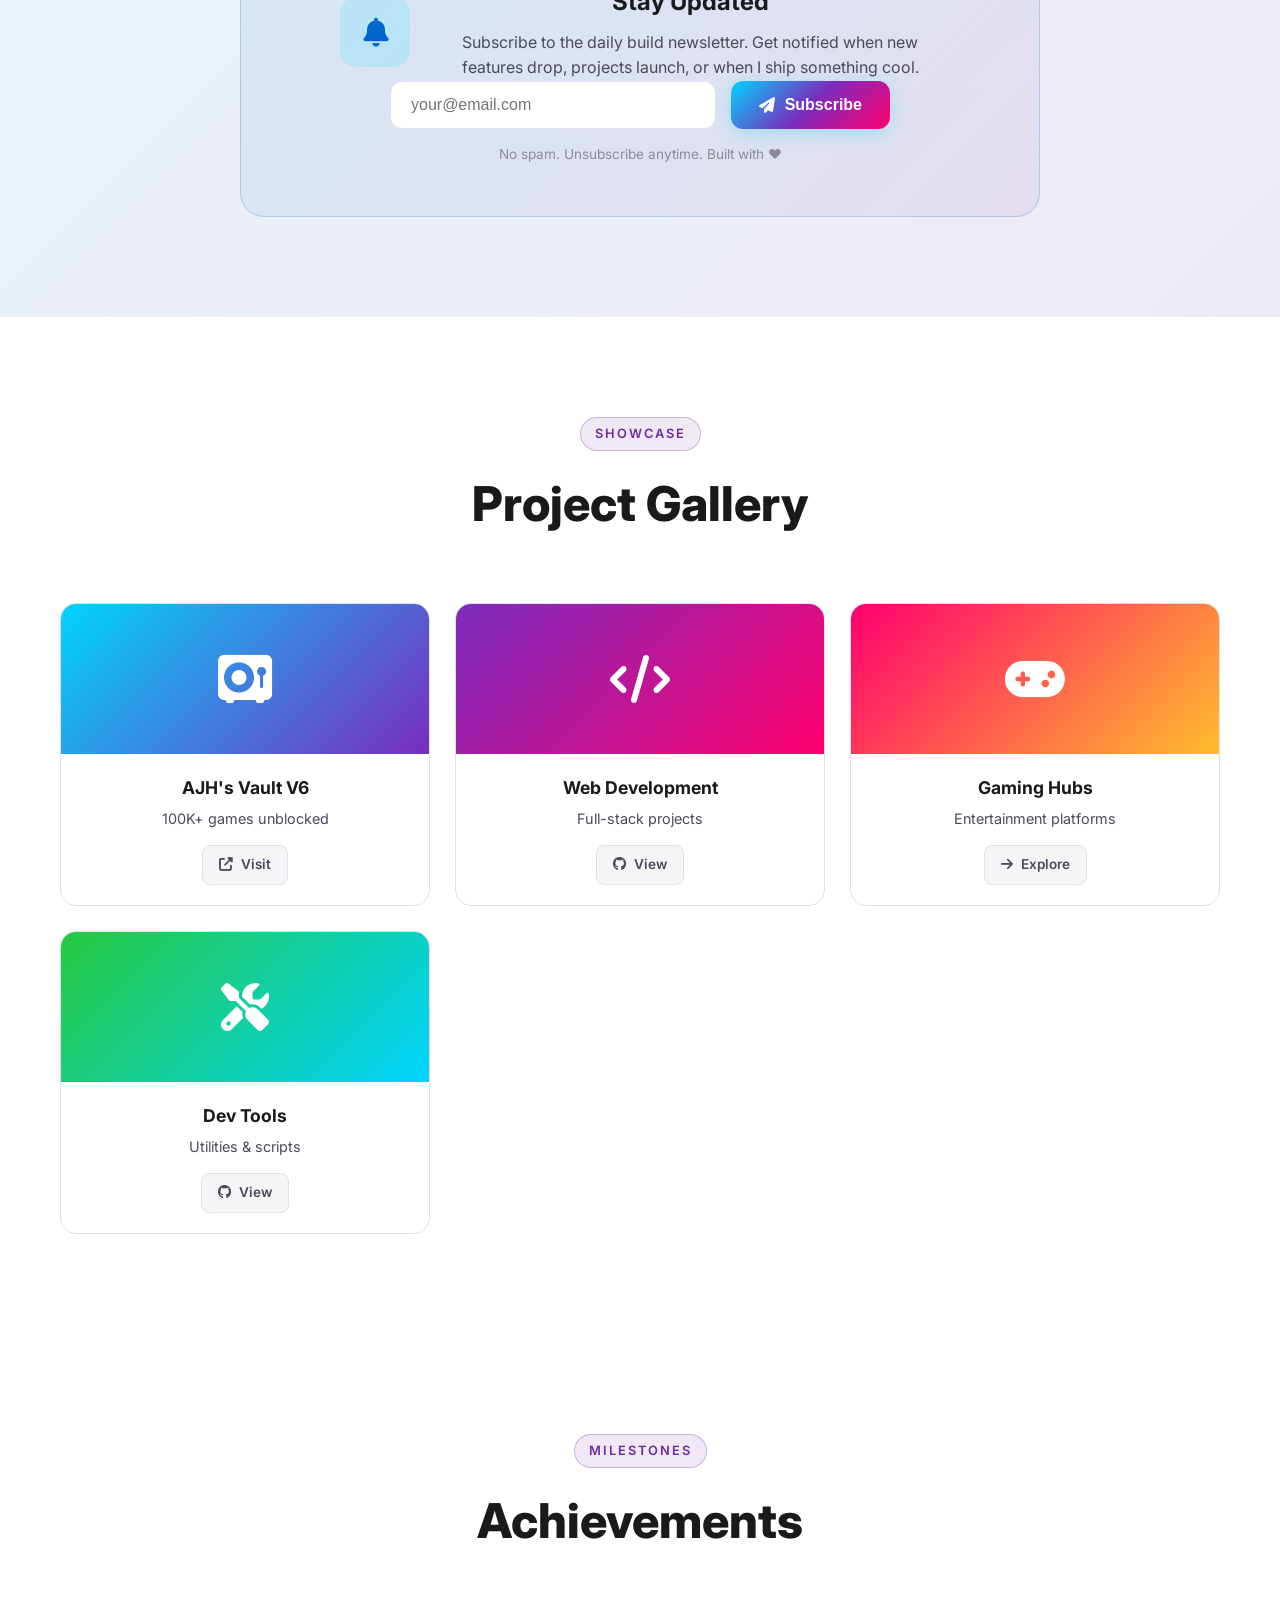
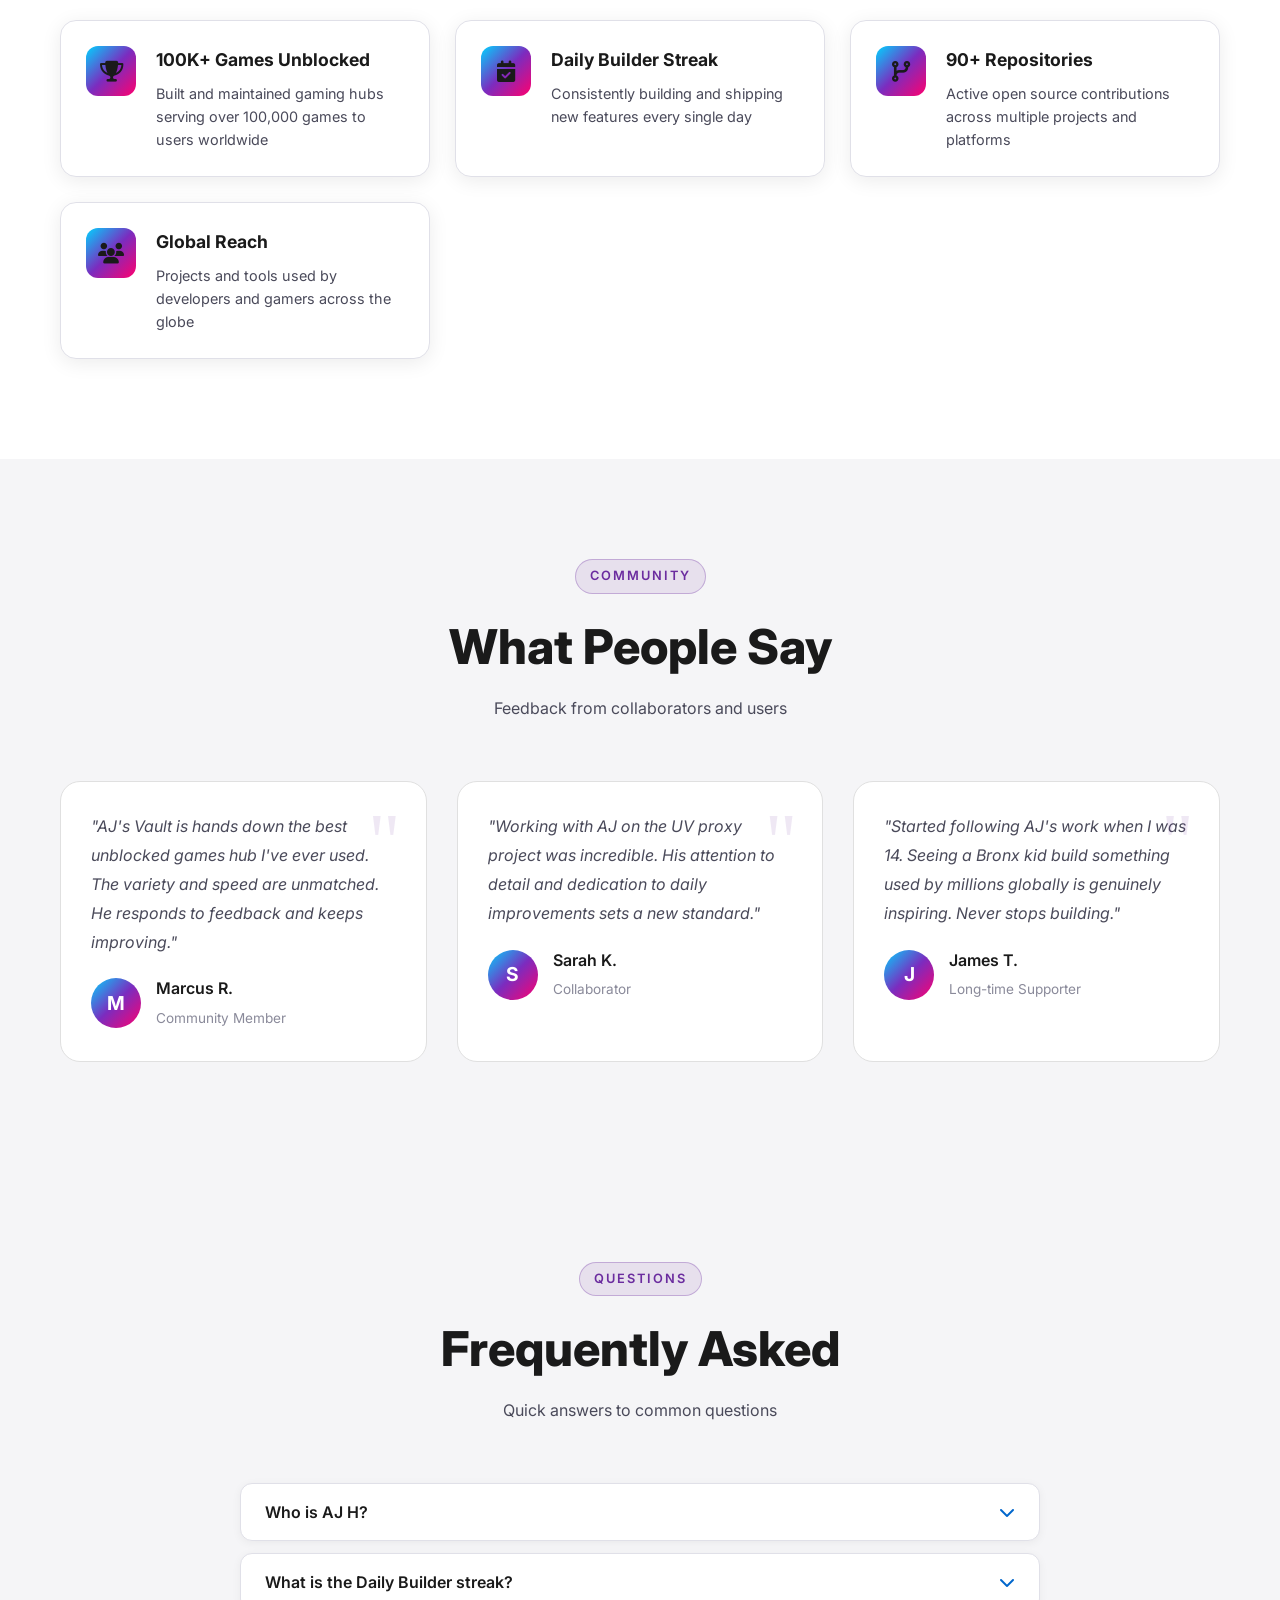
==== commit c09bd0ac: "Day 51: Keyboard Game - Type to Score! - Added interactive keyboard game to hero section - Press G t" ====
--- a/index.html
+++ b/index.html
@@ -206,12 +206,24 @@
                 </div>
                 <div class="insight-item">
                     <i class="fas fa-bolt"></i>
-                    <span class="insight-value">Day 50</span>
+                    <span class="insight-value">Day 51</span>
                 </div>
                 <div class="insight-item">
                     <i class="fas fa-fire"></i>
-                    <span class="insight-value">49</span>
+                    <span class="insight-value">50</span>
                     <span class="insight-label">streak</span>
+                </div>
+            </div>
+            <div class="hero-game" id="hero-game">
+                <div class="game-instruction">Press the highlighted key!</div>
+                <div class="game-target" id="game-target">K</div>
+                <div class="game-score">
+                    <span class="game-label">Score:</span>
+                    <span class="game-value" id="game-score">0</span>
+                </div>
+                <div class="game-combo">
+                    <span class="game-label">Combo:</span>
+                    <span class="game-value" id="game-combo">0x</span>
                 </div>
             </div>
         </div>
@@ -680,7 +692,7 @@
             <div class="stats-bento">
                 <div class="stat-card large">
                     <i class="fas fa-fire"></i>
-                    <div class="stat-number" data-count="49">0</div>
+                    <div class="stat-number" data-count="50">0</div>
                     <div class="stat-label">Day Streak 🔥</div>
                     <div class="stat-sublabel">Never missed a day</div>
                 </div>
@@ -701,7 +713,7 @@
                 </div>
                 <div class="stat-card large">
                     <i class="fas fa-rocket"></i>
-                    <div class="stat-number" data-count="50">0</div>
+                    <div class="stat-number" data-count="51">0</div>
                     <div class="stat-label">Features Built</div>
                     <div class="stat-sublabel">And counting...</div>
                 </div>
@@ -922,6 +934,17 @@
                 <p class="section-subtitle">New features, improvements, and experiments</p>
             </div>
             <div class="blog-grid">
+                <div class="blog-card">
+                    <div class="blog-date">
+                        <span class="blog-day">03</span>
+                        <span class="blog-month">June 2026</span>
+                    </div>
+                    <div class="blog-content">
+                        <span class="blog-tag">Day 51</span>
+                        <h3>Keyboard Game - Type to Score!</h3>
+                        <p>Added an interactive keyboard game to the hero section. Press G to start, then type the highlighted key before it times out. Earn combo multipliers for consecutive hits! Score points and track your combo streak. Press ESC to stop. Building fun interactions into the daily build experience.</p>
+                    </div>
+                </div>
                 <div class="blog-card">
                     <div class="blog-date">
                         <span class="blog-day">02</span>
--- a/css/style.css
+++ b/css/style.css
@@ -6004,4 +6004,106 @@
 
 .insight-label {
   color: var(--text-muted);
+}
+
+/* Hero Keyboard Game */
+.hero-game {
+  display: none;
+  flex-direction: column;
+  align-items: center;
+  gap: 10px;
+  margin-top: 25px;
+  padding: 20px;
+  background: var(--bg-card);
+  border: 1px solid var(--border-color);
+  border-radius: 16px;
+  animation: slideUp 0.4s ease;
+}
+
+.hero-game.active {
+  display: flex;
+}
+
+.game-instruction {
+  font-size: 0.85rem;
+  color: var(--text-muted);
+  text-transform: uppercase;
+  letter-spacing: 0.05em;
+}
+
+.game-target {
+  width: 80px;
+  height: 80px;
+  display: flex;
+  align-items: center;
+  justify-content: center;
+  font-size: 2.5rem;
+  font-weight: 900;
+  font-family: var(--font-mono);
+  background: linear-gradient(135deg, var(--accent-primary), var(--accent-secondary));
+  color: var(--bg-primary);
+  border-radius: 16px;
+  box-shadow: 0 0 30px rgba(0, 212, 255, 0.4);
+  animation: pulseScale 0.8s ease-in-out infinite;
+}
+
+.game-target.miss {
+  animation: shake 0.3s ease;
+  background: linear-gradient(135deg, #ff4444, #ff6666);
+}
+
+.game-target.hit {
+  animation: popScale 0.2s ease;
+}
+
+.game-score, .game-combo {
+  display: flex;
+  align-items: center;
+  gap: 8px;
+}
+
+.game-label {
+  font-size: 0.85rem;
+  color: var(--text-muted);
+}
+
+.game-value {
+  font-size: 1.2rem;
+  font-weight: 700;
+  font-family: var(--font-mono);
+  color: var(--accent-primary);
+}
+
+@keyframes slideUp {
+  from { opacity: 0; transform: translateY(20px); }
+  to { opacity: 1; transform: translateY(0); }
+}
+
+@keyframes pulseScale {
+  0%, 100% { transform: scale(1); }
+  50% { transform: scale(1.05); }
+}
+
+@keyframes shake {
+  0%, 100% { transform: translateX(0); }
+  25% { transform: translateX(-5px); }
+  75% { transform: translateX(5px); }
+}
+
+@keyframes popScale {
+  0% { transform: scale(1); }
+  50% { transform: scale(1.2); }
+  100% { transform: scale(1); }
+}
+
+/* Keyboard Game Media Query */
+@media (max-width: 768px) {
+  .hero-game {
+    padding: 15px;
+  }
+  .game-target {
+    width: 60px;
+    height: 60px;
+    font-size: 2rem;
+  }
 }
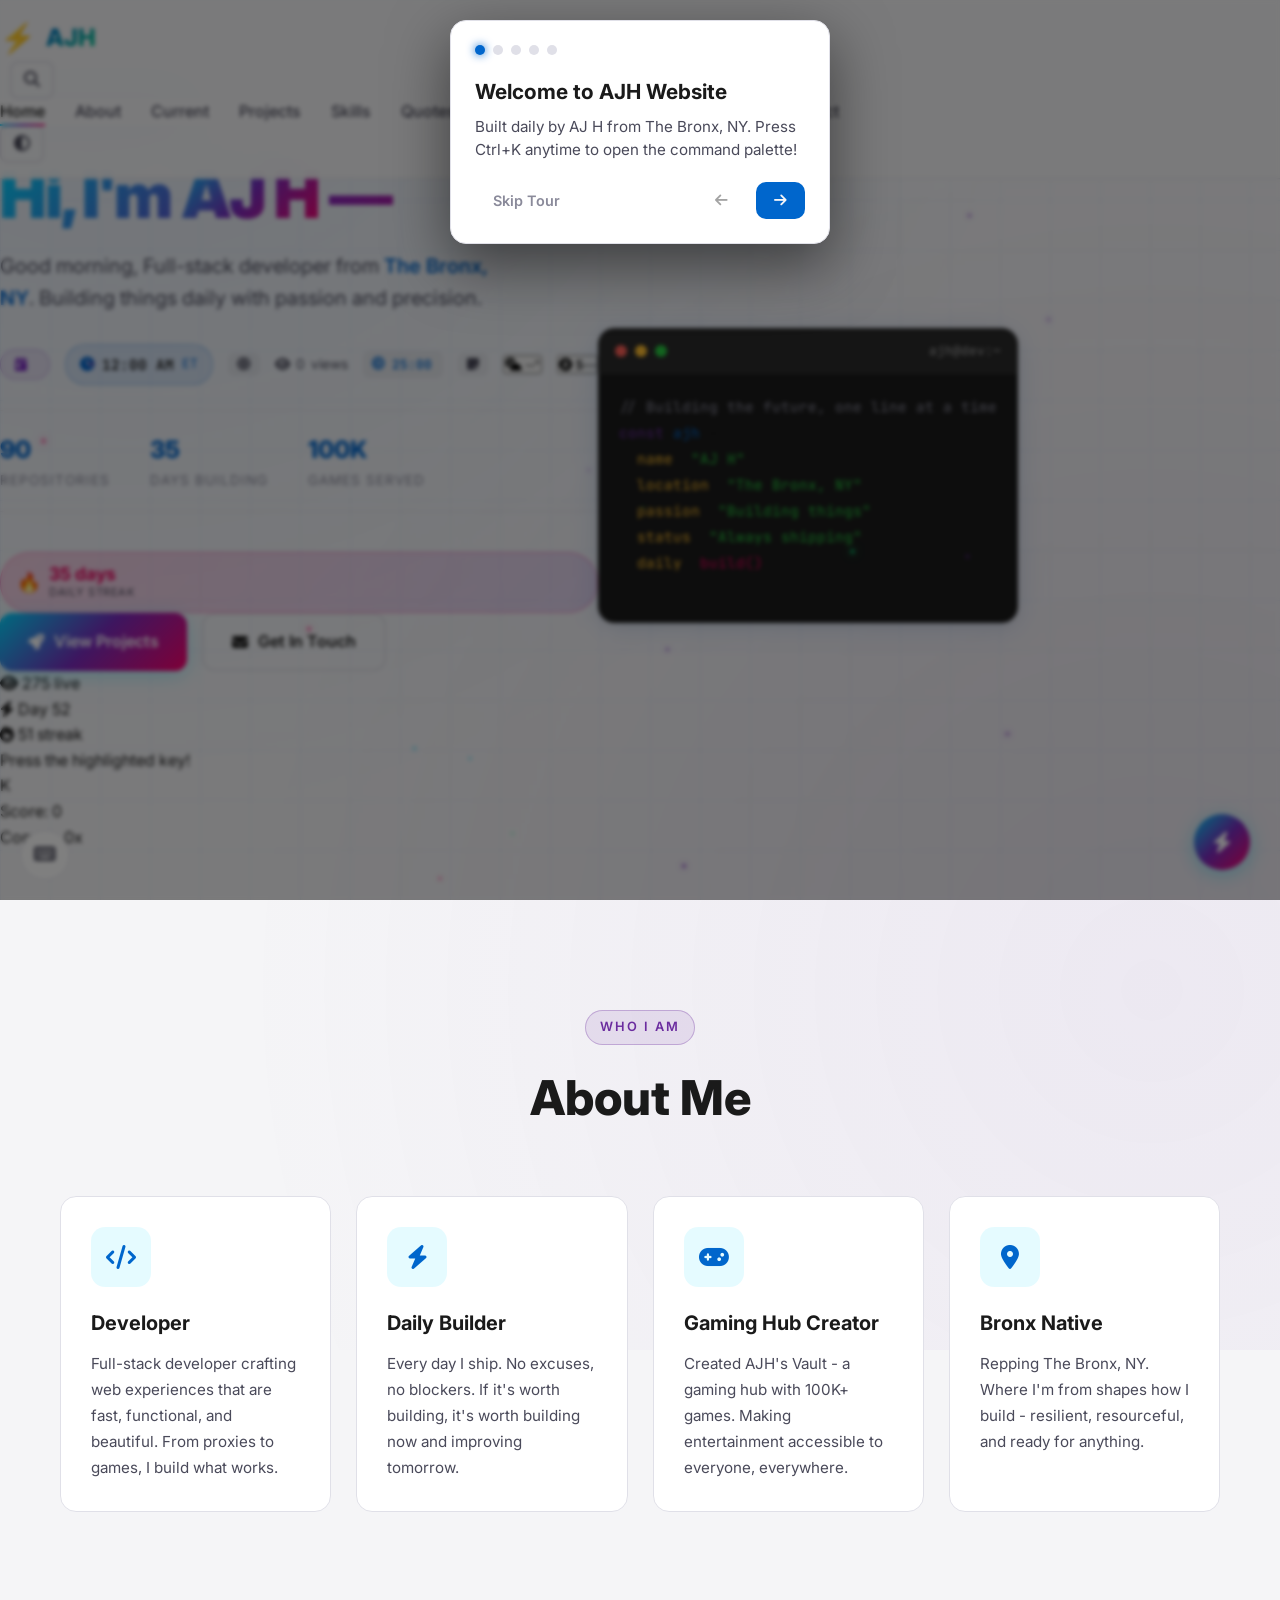
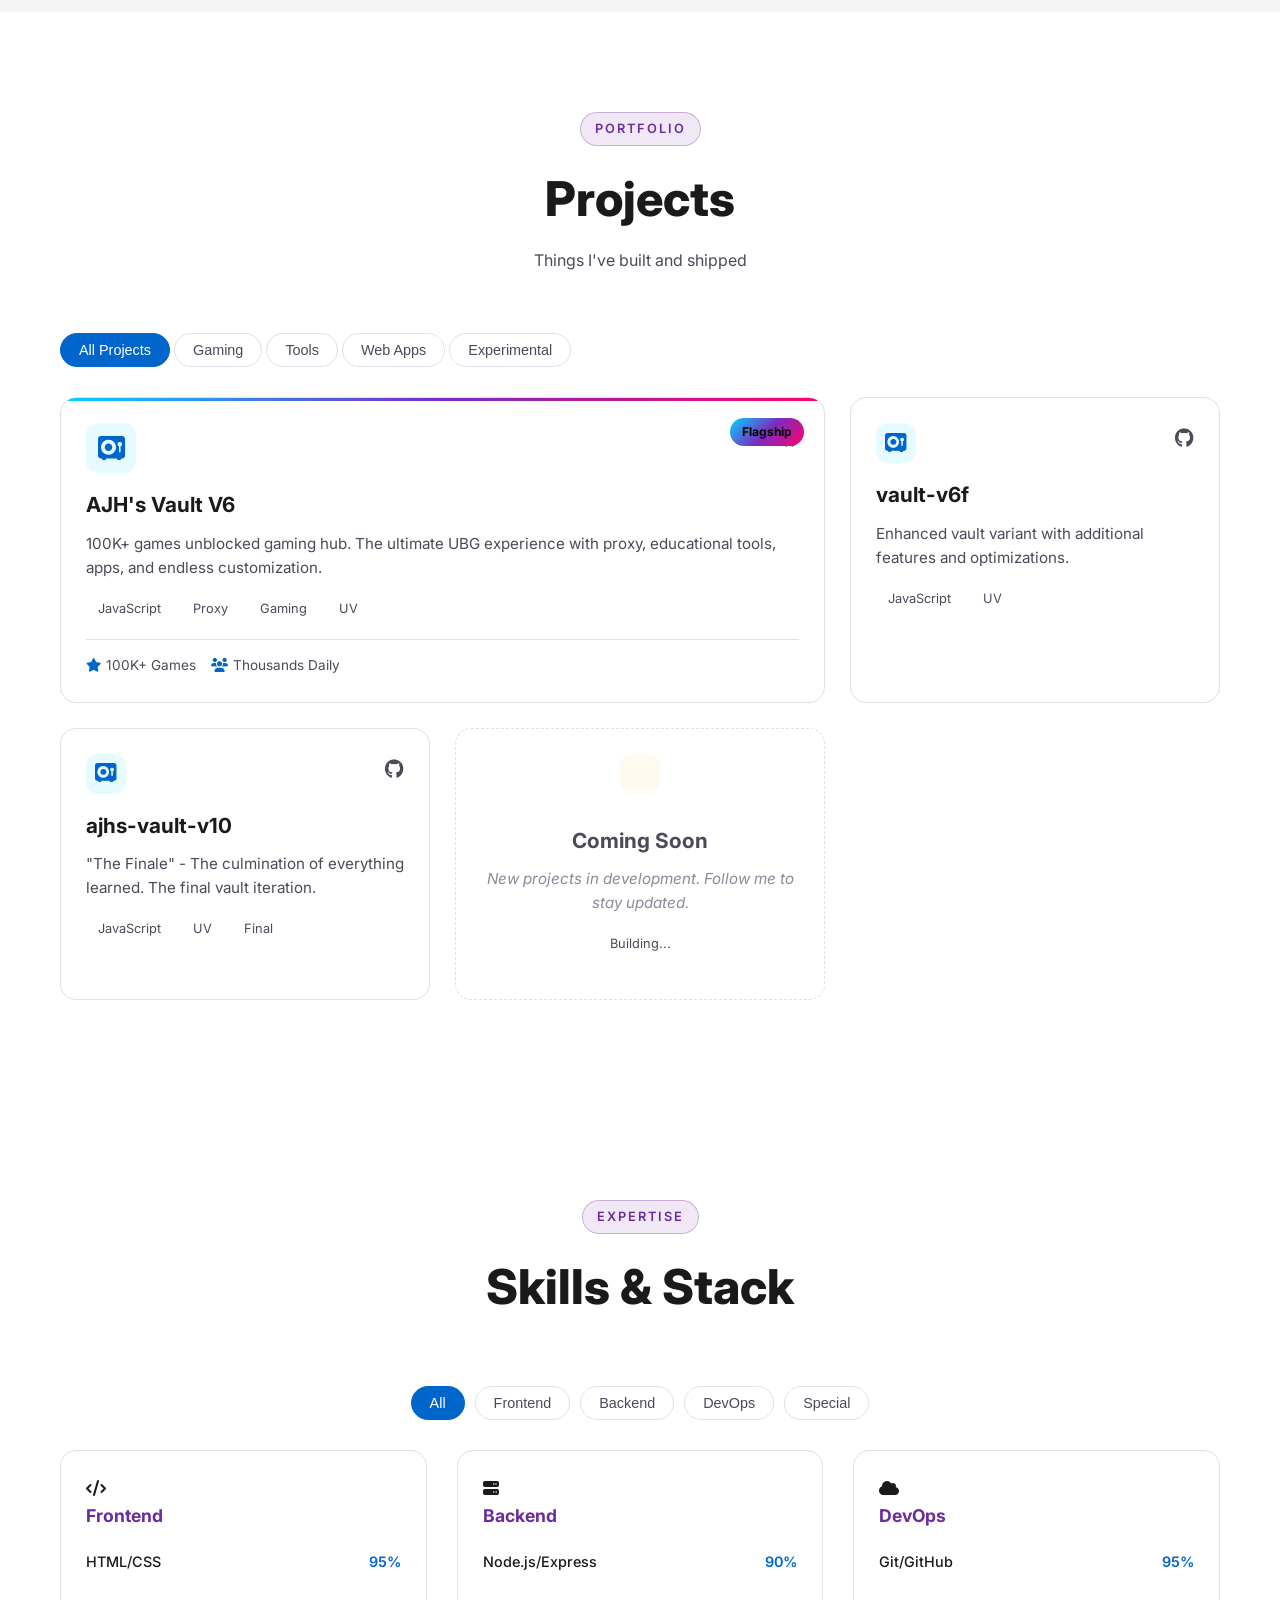
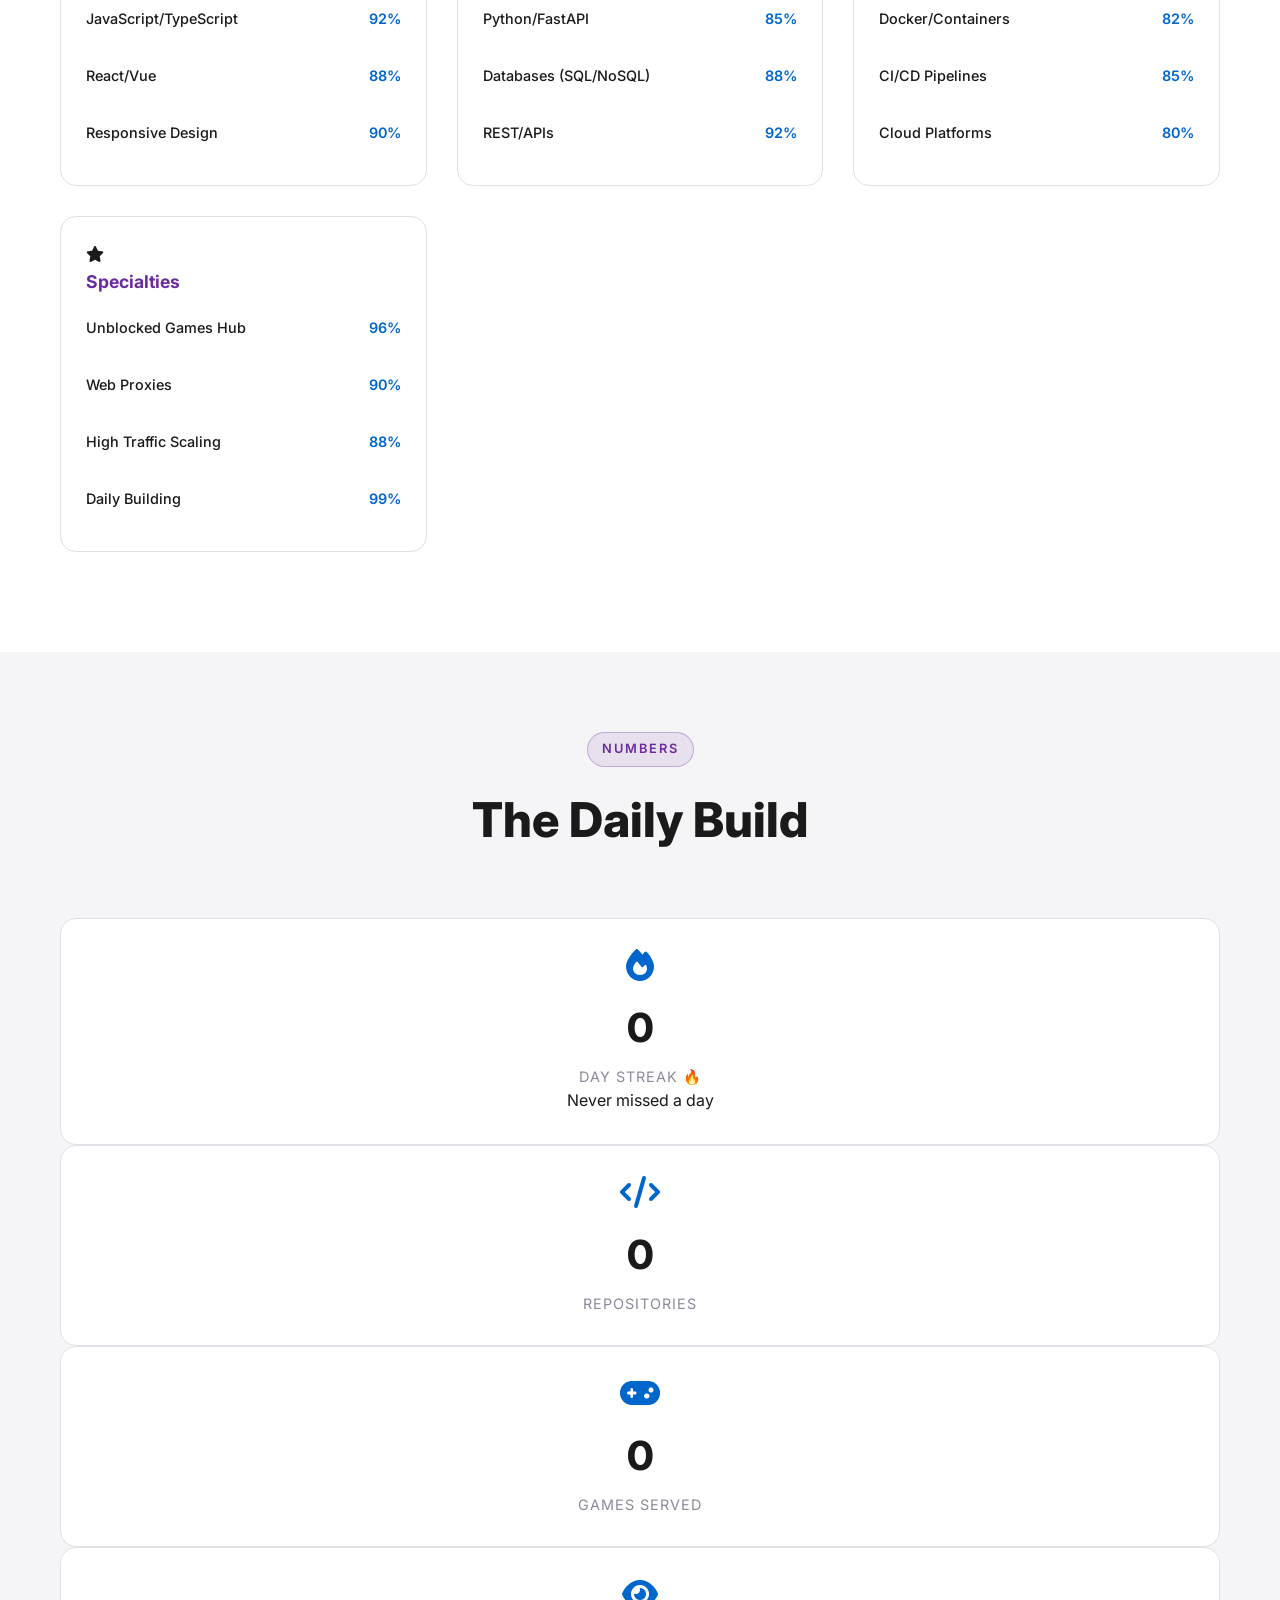
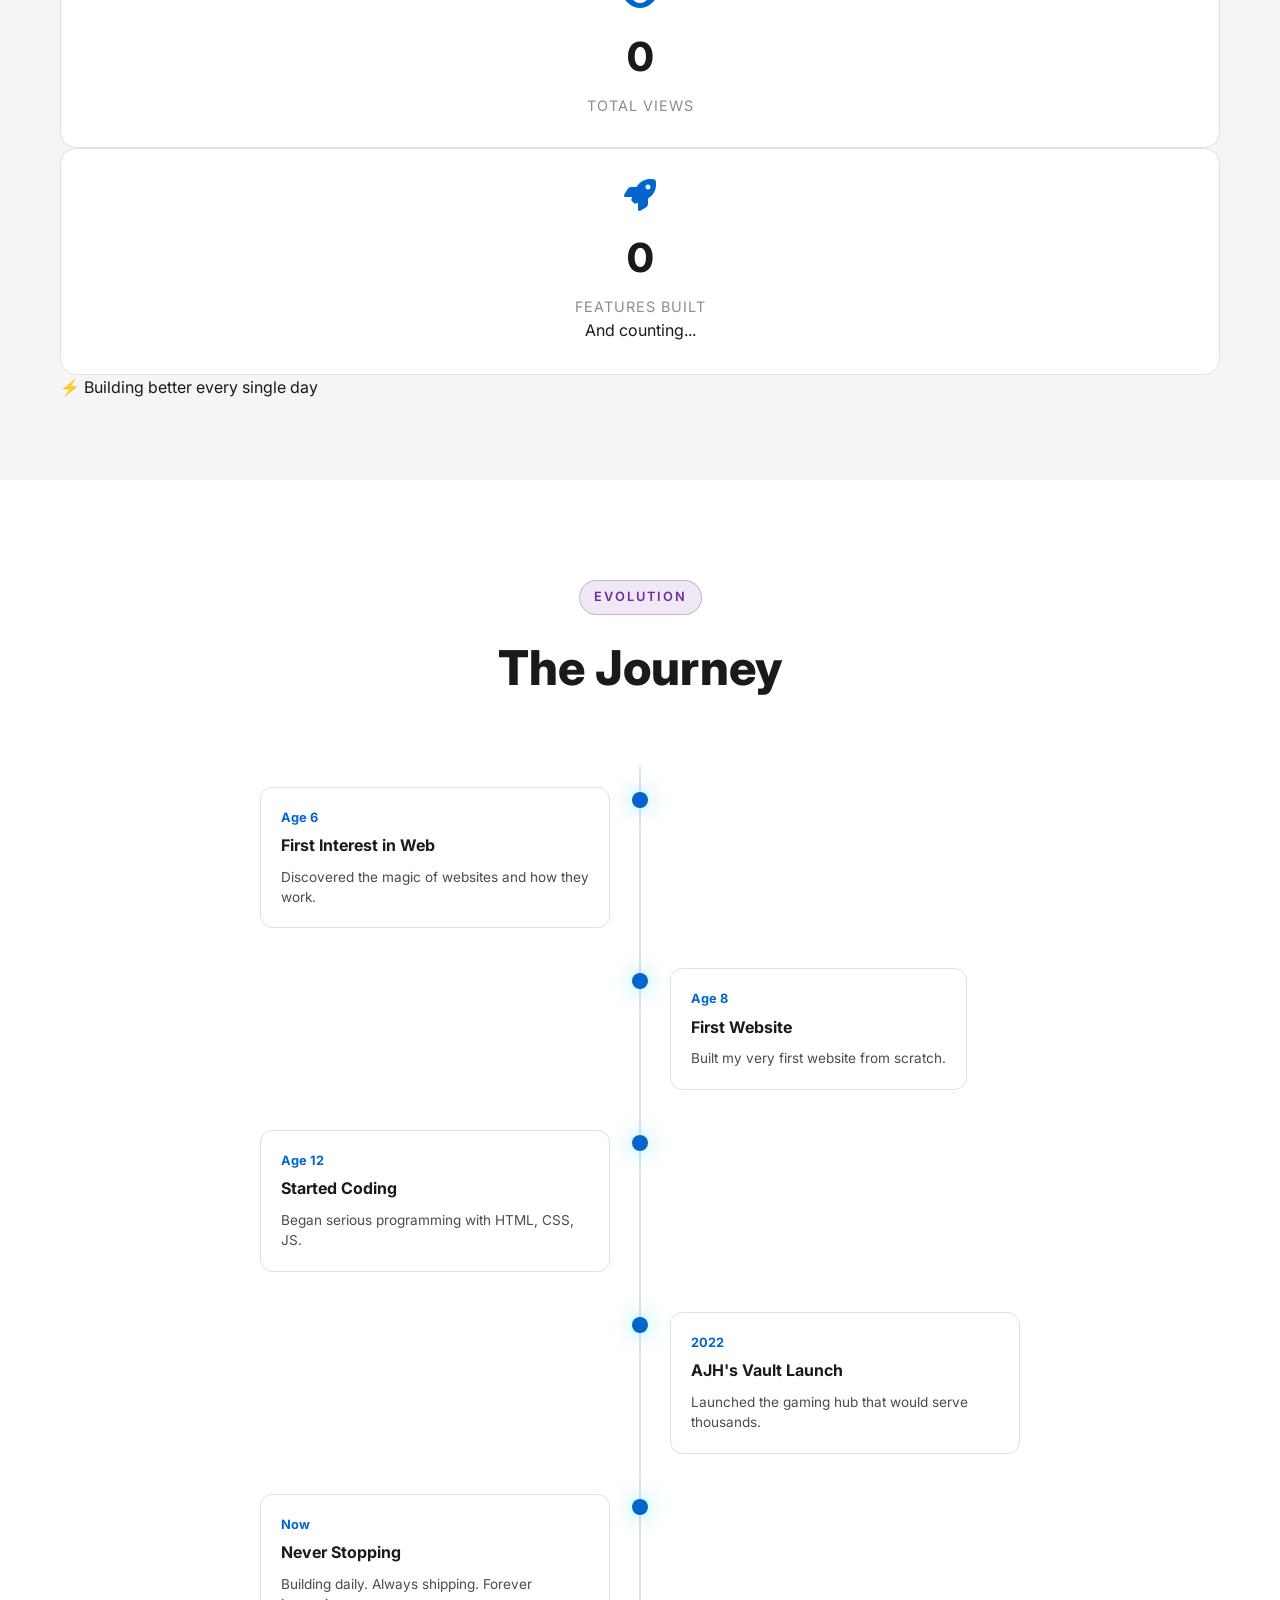
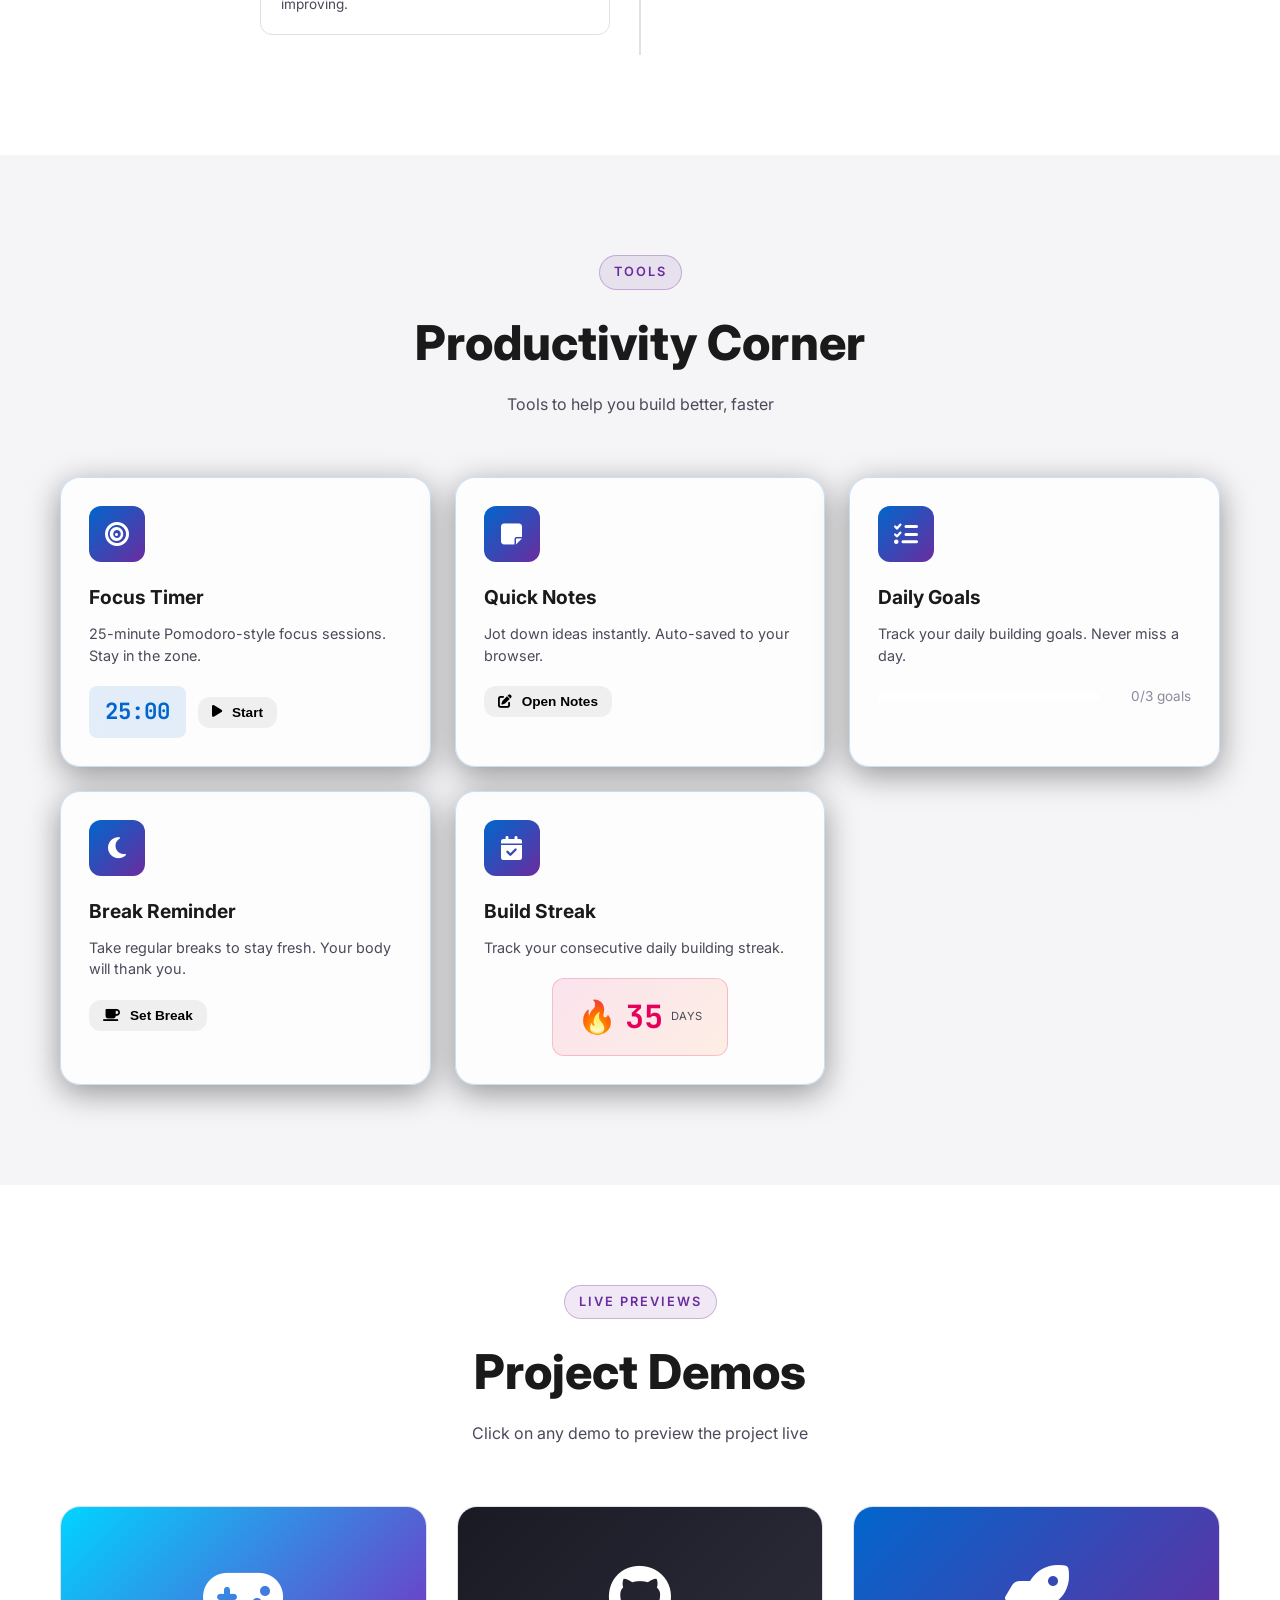
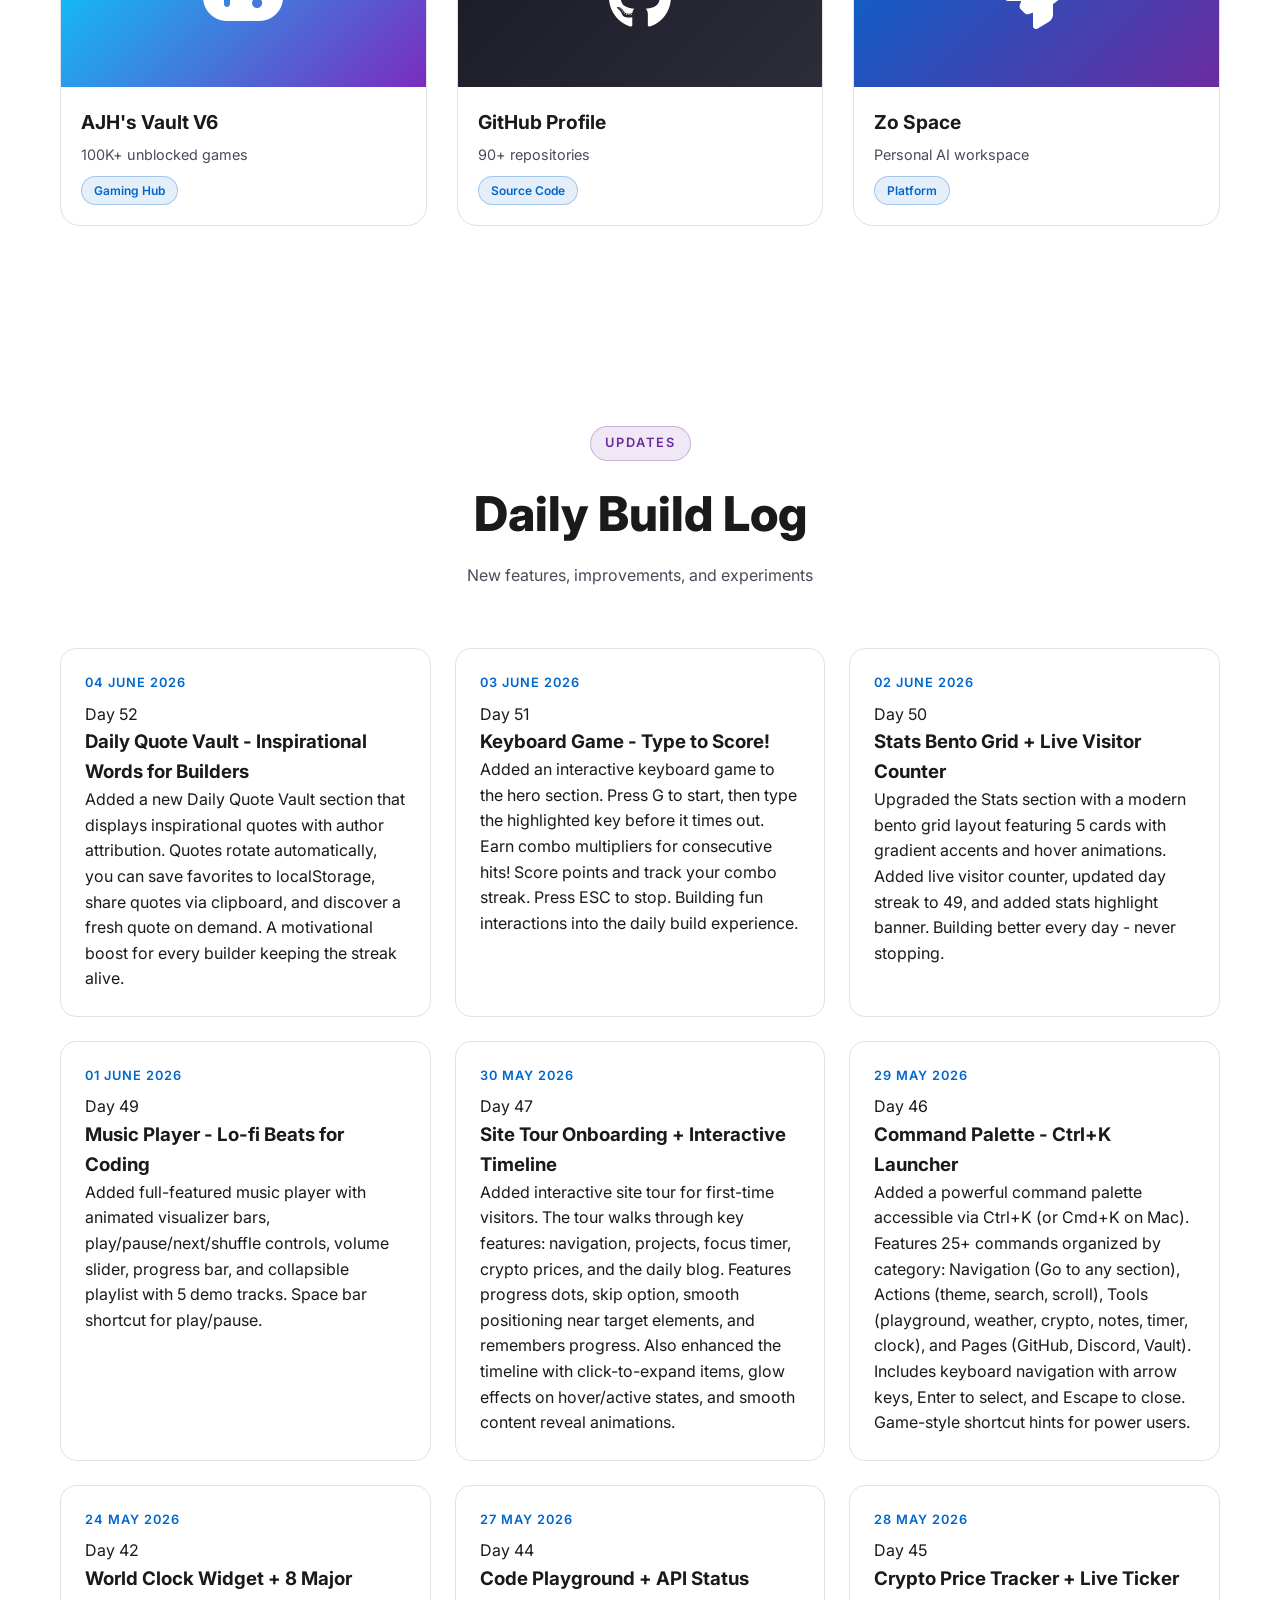
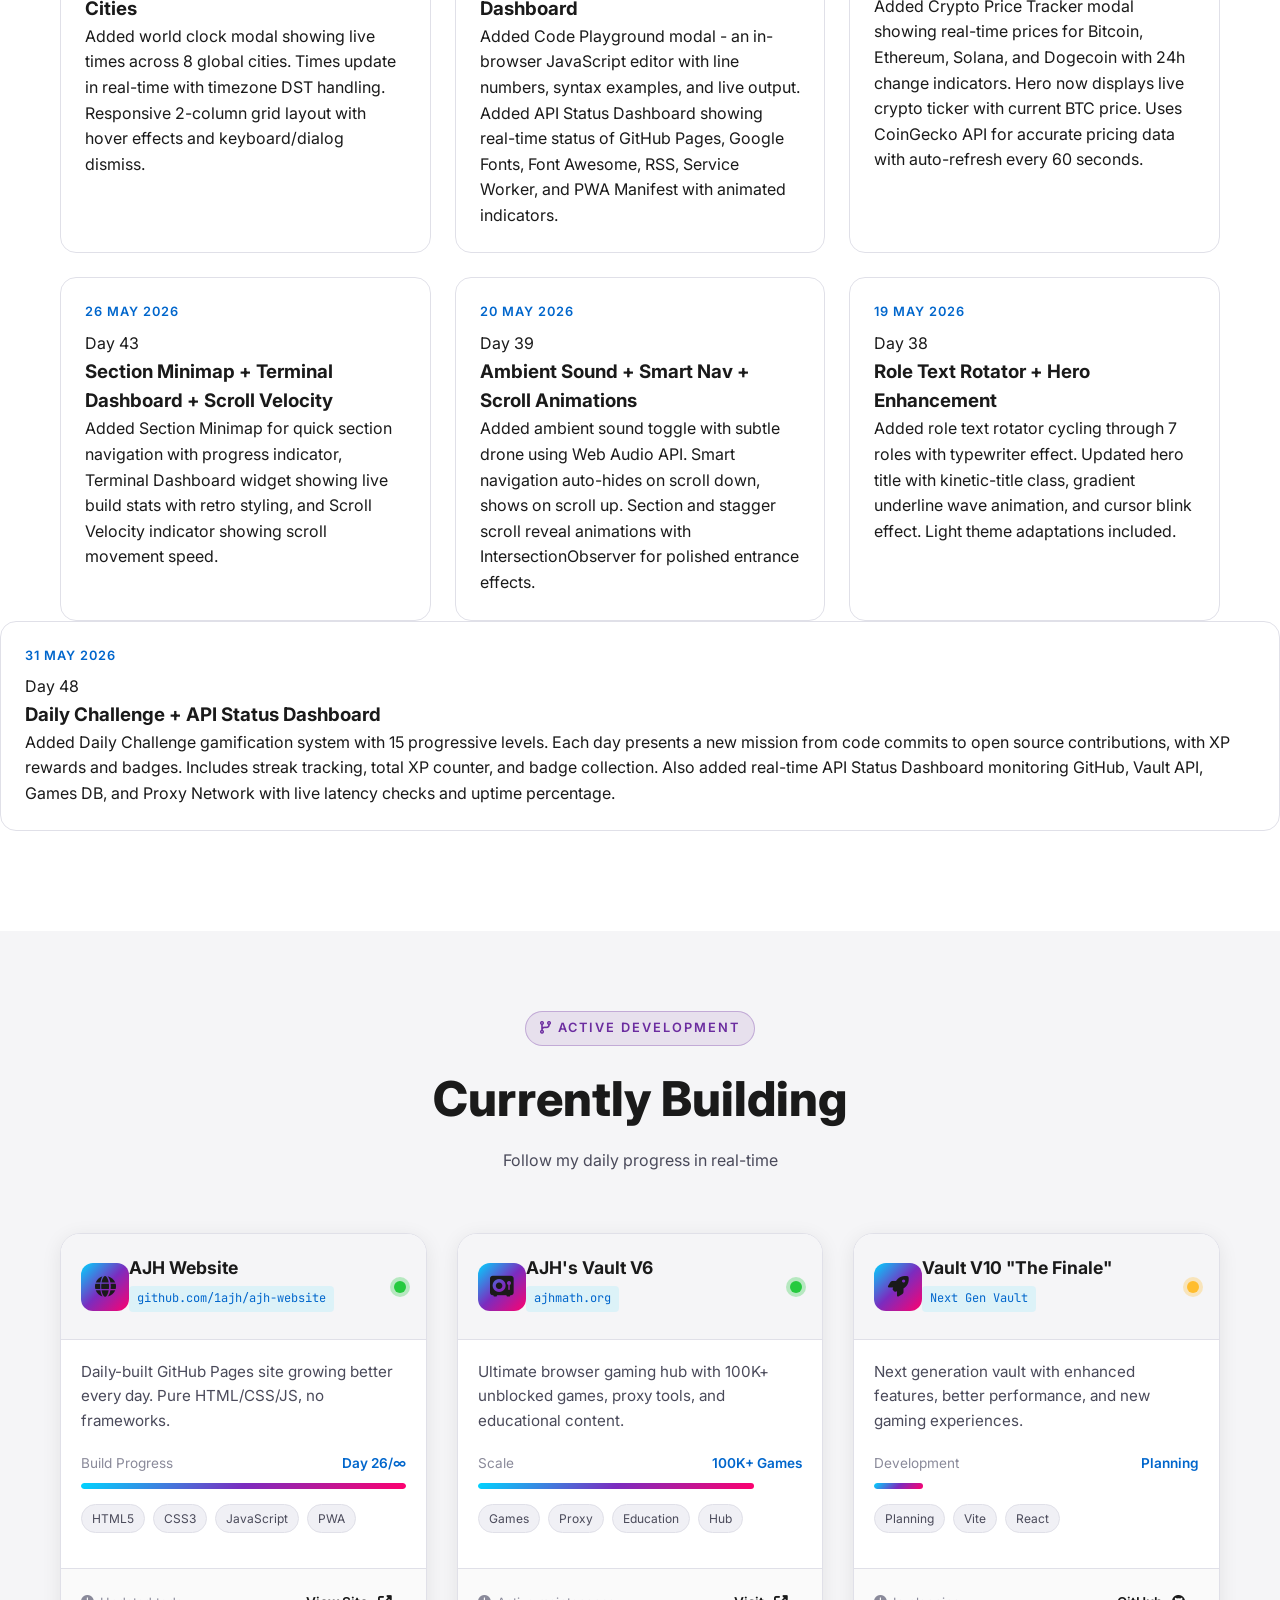
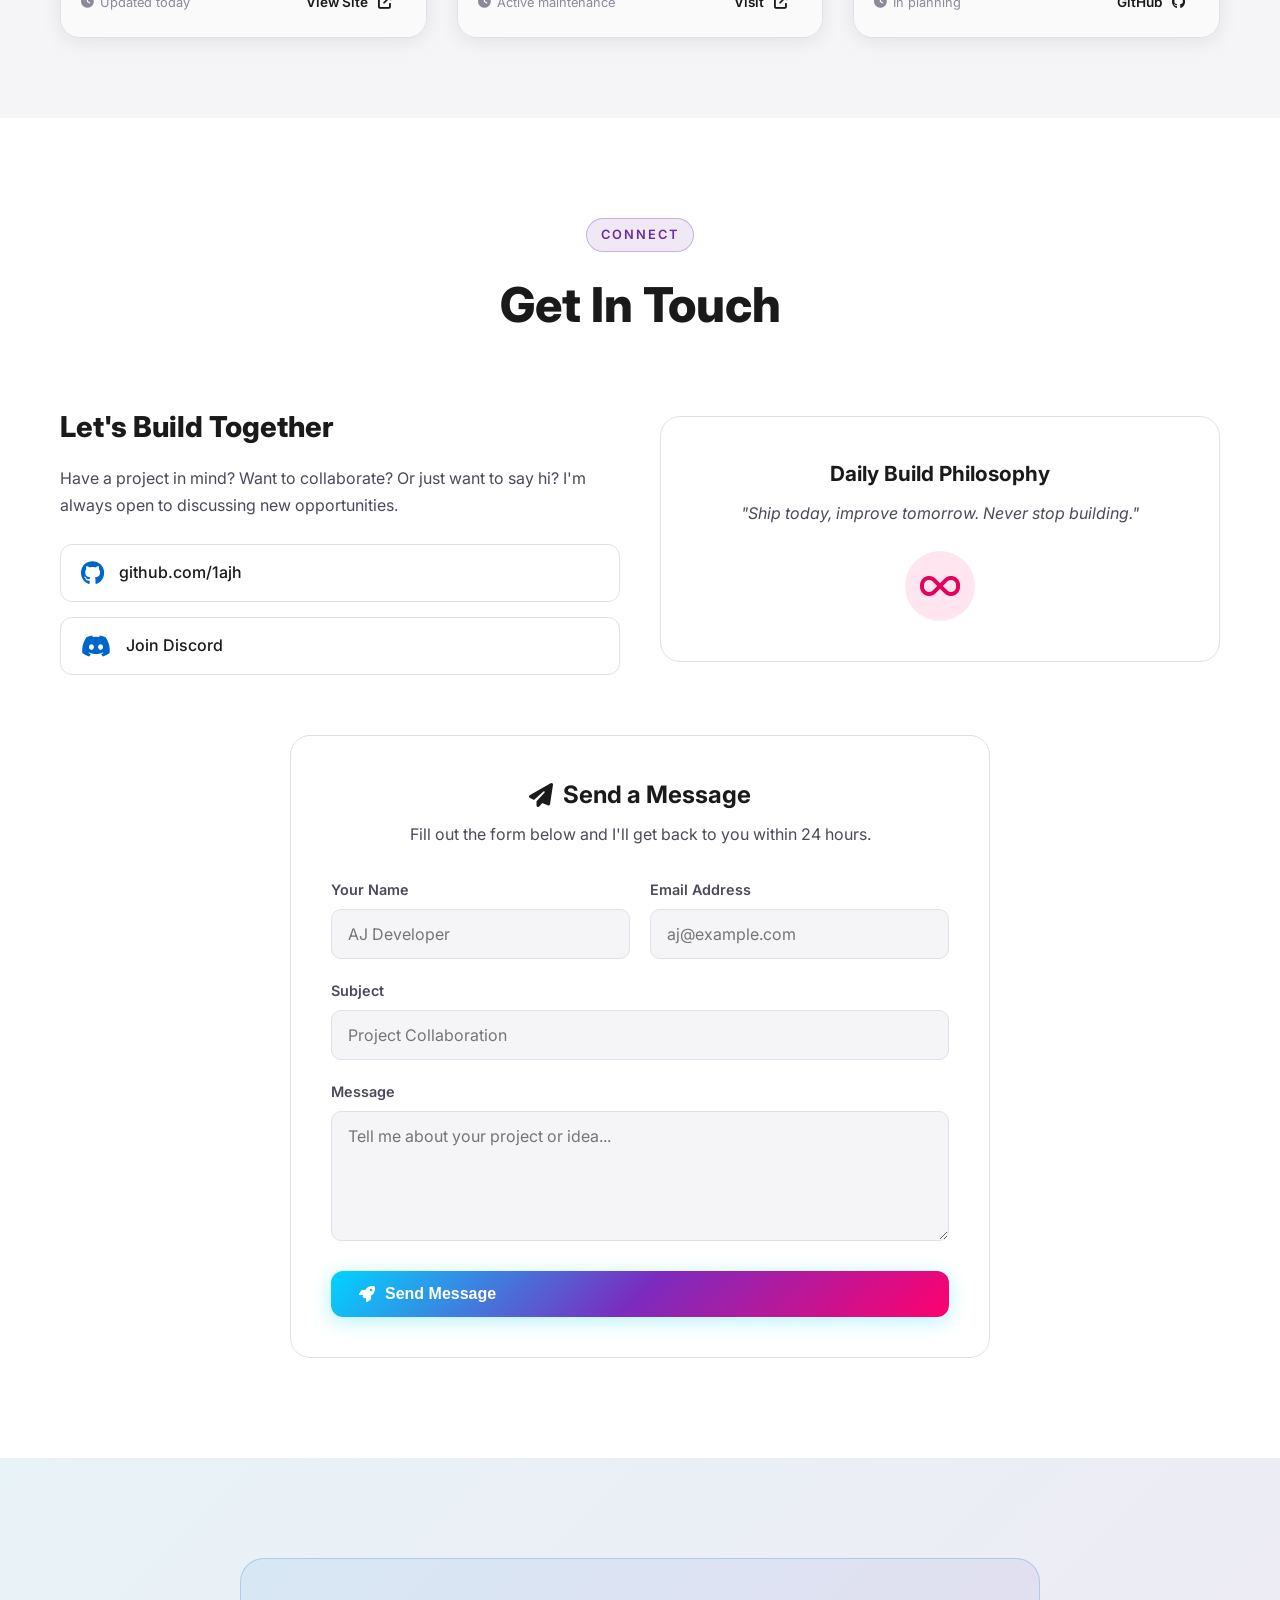
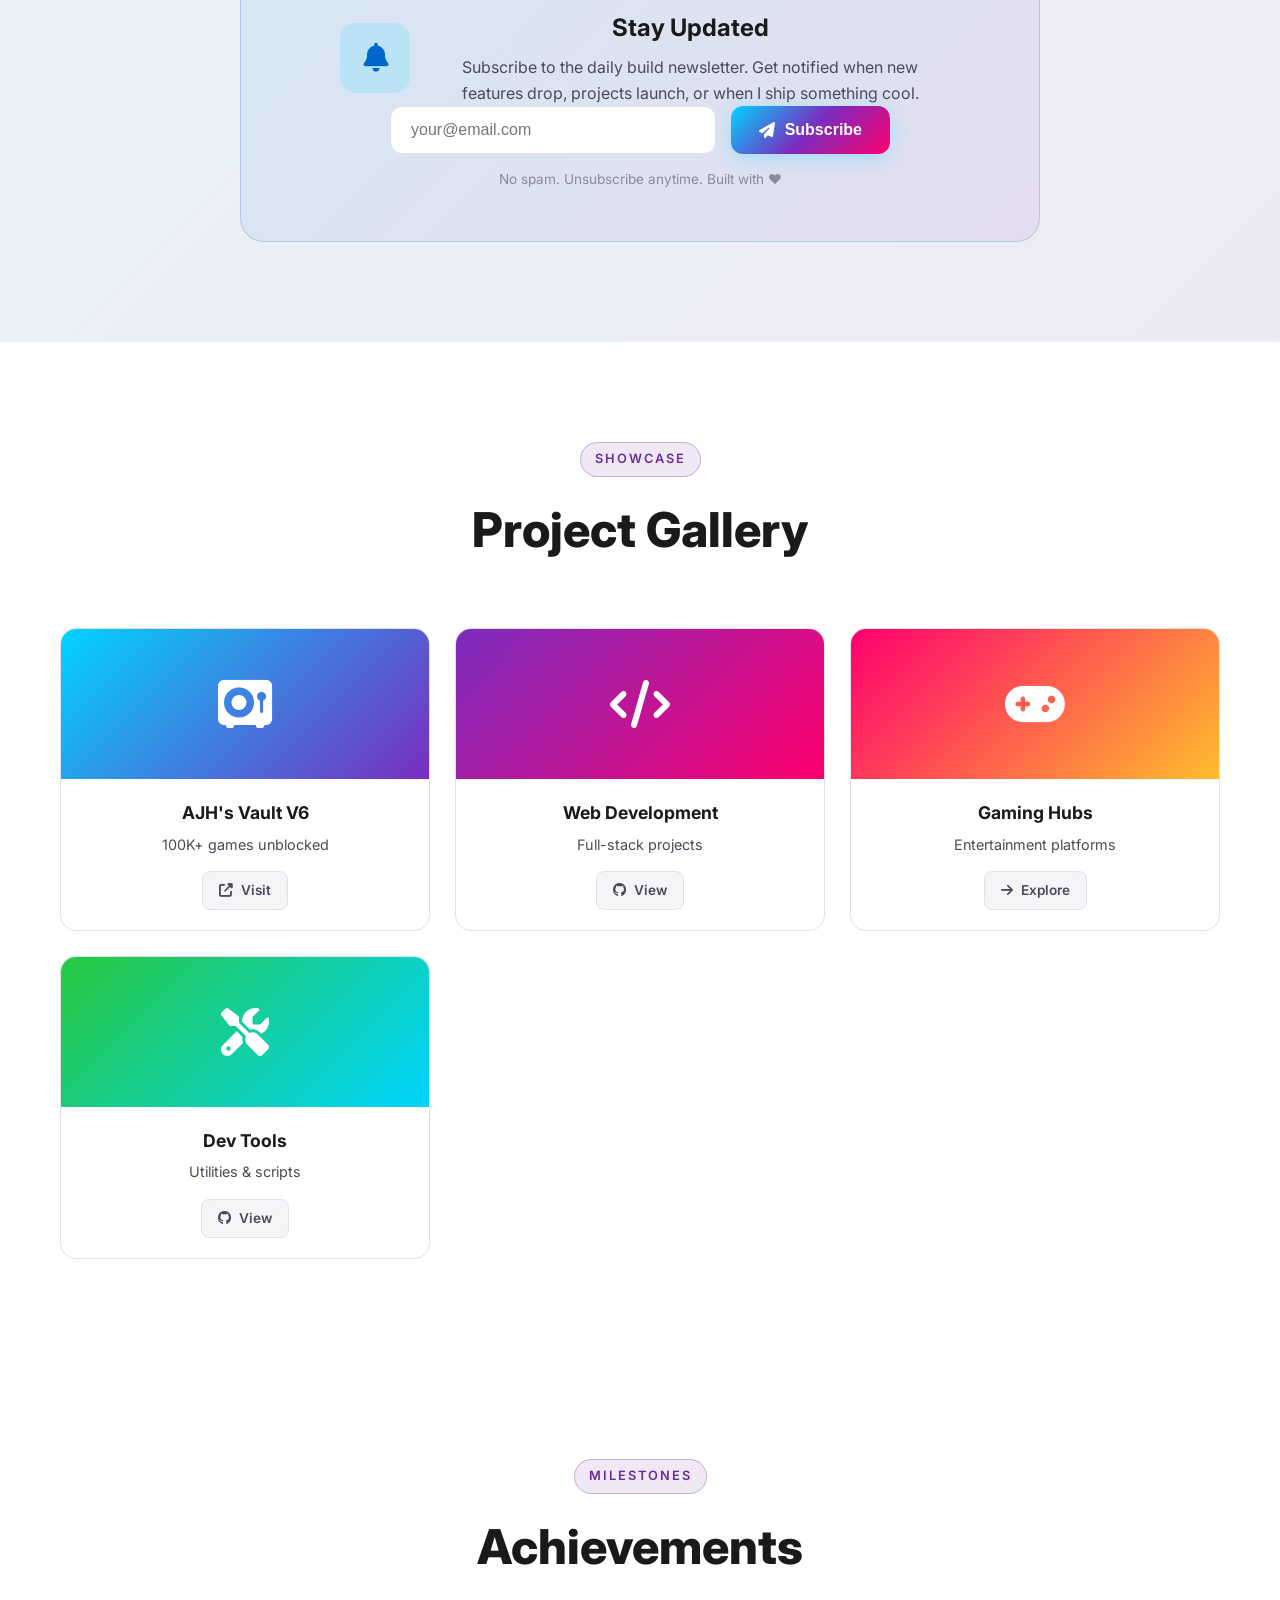
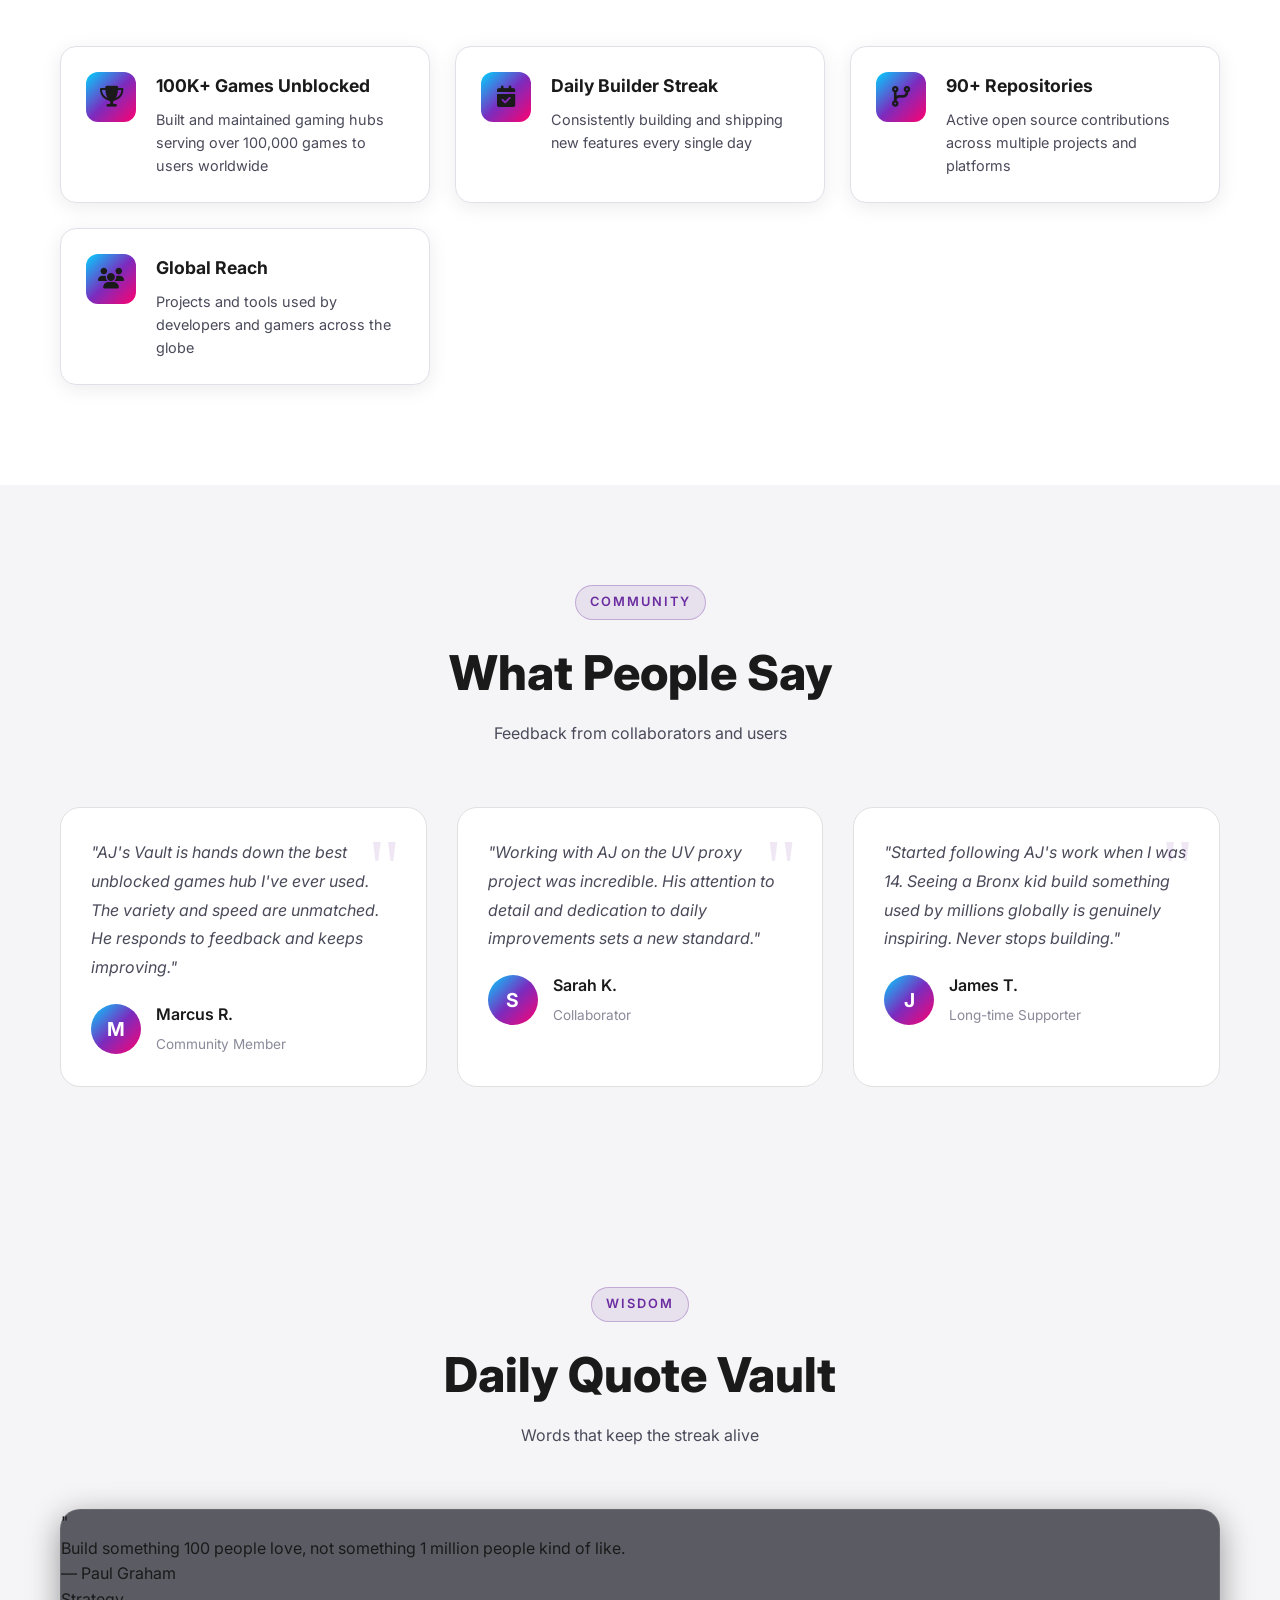
==== commit 4117ed69: "Day 52: Daily Quote Vault - inspirational quotes with favorites & sharing - Added #quotes section wi" ====
--- a/index.html
+++ b/index.html
@@ -105,6 +105,7 @@
             <li><a href="#current">Current</a></li>
             <li><a href="#projects">Projects</a></li>
             <li><a href="#skills">Skills</a></li>
+            <li><a href="#quotes">Quotes</a></li>
             <li><a href="#stats">Stats</a></li>
             <li><a href="#journey">Journey</a></li>
             <li><a href="#faq">FAQ</a></li>
@@ -206,11 +207,11 @@
                 </div>
                 <div class="insight-item">
                     <i class="fas fa-bolt"></i>
-                    <span class="insight-value">Day 51</span>
+                    <span class="insight-value">Day 52</span>
                 </div>
                 <div class="insight-item">
                     <i class="fas fa-fire"></i>
-                    <span class="insight-value">50</span>
+                    <span class="insight-value">51</span>
                     <span class="insight-label">streak</span>
                 </div>
             </div>
@@ -692,7 +693,7 @@
             <div class="stats-bento">
                 <div class="stat-card large">
                     <i class="fas fa-fire"></i>
-                    <div class="stat-number" data-count="50">0</div>
+                    <div class="stat-number" data-count="51">0</div>
                     <div class="stat-label">Day Streak 🔥</div>
                     <div class="stat-sublabel">Never missed a day</div>
                 </div>
@@ -713,7 +714,7 @@
                 </div>
                 <div class="stat-card large">
                     <i class="fas fa-rocket"></i>
-                    <div class="stat-number" data-count="51">0</div>
+                    <div class="stat-number" data-count="52">0</div>
                     <div class="stat-label">Features Built</div>
                     <div class="stat-sublabel">And counting...</div>
                 </div>
@@ -934,6 +935,17 @@
                 <p class="section-subtitle">New features, improvements, and experiments</p>
             </div>
             <div class="blog-grid">
+                <div class="blog-card">
+                    <div class="blog-date">
+                        <span class="blog-day">04</span>
+                        <span class="blog-month">June 2026</span>
+                    </div>
+                    <div class="blog-content">
+                        <span class="blog-tag">Day 52</span>
+                        <h3>Daily Quote Vault - Inspirational Words for Builders</h3>
+                        <p>Added a new Daily Quote Vault section that displays inspirational quotes with author attribution. Quotes rotate automatically, you can save favorites to localStorage, share quotes via clipboard, and discover a fresh quote on demand. A motivational boost for every builder keeping the streak alive.</p>
+                    </div>
+                </div>
                 <div class="blog-card">
                     <div class="blog-date">
                         <span class="blog-day">03</span>
@@ -1428,6 +1440,50 @@
                             <h4>James T.</h4>
                             <span>Long-time Supporter</span>
                         </div>
+                    </div>
+                </div>
+            </div>
+        </div>
+    </section>
+
+    <!-- Daily Quote Vault Section -->
+    <section id="quotes" class="section quotes-section">
+        <div class="container">
+            <div class="section-header">
+                <span class="section-tag">Wisdom</span>
+                <h2 class="section-title">Daily Quote Vault</h2>
+                <p class="section-subtitle">Words that keep the streak alive</p>
+            </div>
+            <div class="quote-vault">
+                <div class="quote-card glass-card" id="quote-card">
+                    <div class="quote-mark">"</div>
+                    <blockquote class="quote-text" id="quote-text">Loading inspiration...</blockquote>
+                    <div class="quote-author" id="quote-author">— Anonymous</div>
+                    <div class="quote-category" id="quote-category">Builder</div>
+                    <div class="quote-actions">
+                        <button class="btn btn-sm quote-btn" id="quote-new" aria-label="New quote">
+                            <i class="fas fa-sync-alt"></i> New Quote
+                        </button>
+                        <button class="btn btn-sm quote-btn quote-btn-fav" id="quote-fav" aria-label="Save favorite">
+                            <i class="far fa-heart"></i> Save
+                        </button>
+                        <button class="btn btn-sm quote-btn" id="quote-share" aria-label="Share quote">
+                            <i class="fas fa-share-alt"></i> Share
+                        </button>
+                    </div>
+                </div>
+                <div class="quote-counter">
+                    <span class="quote-counter-label">Quotes Read</span>
+                    <span class="quote-counter-value" id="quote-count">0</span>
+                </div>
+                <div class="quote-favorites" id="quote-favorites">
+                    <div class="quote-fav-header">
+                        <i class="fas fa-heart"></i>
+                        <span>Saved Quotes</span>
+                        <span class="quote-fav-count" id="quote-fav-count">0</span>
+                    </div>
+                    <div class="quote-fav-list" id="quote-fav-list">
+                        <div class="quote-fav-empty">No saved quotes yet. Tap the heart to keep the words that hit home.</div>
                     </div>
                 </div>
             </div>
--- a/css/style.css
+++ b/css/style.css
@@ -6106,4 +6106,294 @@
     height: 60px;
     font-size: 2rem;
   }
-}+}
+/* ========================================
+   Day 52 - Daily Quote Vault
+   ======================================== */
+
+.quotes-section {
+  position: relative;
+  overflow: hidden;
+}
+
+.quote-vault {
+  display: grid;
+  grid-template-columns: 1fr 1fr;
+  gap: 24px;
+  max-width: 1000px;
+  margin: 0 auto;
+}
+
+.quote-card {
+  position: relative;
+  padding: 40px 36px 32px;
+  border-radius: var(--bento-radius, 20px);
+  background: linear-gradient(135deg, rgba(0, 212, 255, 0.06), rgba(123, 44, 191, 0.08));
+  border: 1px solid var(--border-color);
+  text-align: center;
+  grid-column: span 2;
+  overflow: hidden;
+  transition: transform 0.3s ease, box-shadow 0.3s ease;
+}
+
+.quote-card:hover {
+  transform: translateY(-3px);
+  box-shadow: 0 14px 40px rgba(0, 212, 255, 0.18);
+}
+
+.quote-card::before {
+  content: '';
+  position: absolute;
+  inset: 0;
+  background: radial-gradient(circle at top right, rgba(0, 212, 255, 0.15), transparent 60%);
+  pointer-events: none;
+  opacity: 0.7;
+}
+
+.quote-mark {
+  position: absolute;
+  top: -20px;
+  left: 20px;
+  font-family: Georgia, serif;
+  font-size: 9rem;
+  line-height: 1;
+  color: var(--accent-primary);
+  opacity: 0.18;
+  pointer-events: none;
+}
+
+.quote-text {
+  font-size: 1.5rem;
+  font-style: italic;
+  font-weight: 500;
+  line-height: 1.5;
+  color: var(--text-primary);
+  margin: 0 0 18px;
+  position: relative;
+  z-index: 1;
+  transition: opacity 0.4s ease;
+}
+
+.quote-author {
+  font-size: 1rem;
+  color: var(--accent-secondary);
+  font-weight: 600;
+  margin-bottom: 6px;
+  position: relative;
+  z-index: 1;
+}
+
+.quote-category {
+  display: inline-block;
+  padding: 4px 12px;
+  background: rgba(0, 212, 255, 0.1);
+  border: 1px solid rgba(0, 212, 255, 0.3);
+  border-radius: 20px;
+  color: var(--accent-primary);
+  font-size: 0.75rem;
+  text-transform: uppercase;
+  letter-spacing: 1px;
+  font-weight: 600;
+  margin-bottom: 24px;
+  position: relative;
+  z-index: 1;
+}
+
+.quote-actions {
+  display: flex;
+  justify-content: center;
+  gap: 12px;
+  flex-wrap: wrap;
+  position: relative;
+  z-index: 1;
+}
+
+.quote-btn {
+  display: inline-flex;
+  align-items: center;
+  gap: 6px;
+  font-size: 0.85rem;
+}
+
+.quote-btn-fav.active {
+  background: var(--accent-tertiary);
+  color: #fff;
+  border-color: var(--accent-tertiary);
+}
+
+.quote-btn-fav.active i::before {
+  content: "\f004";
+  font-weight: 900;
+}
+
+.quote-counter {
+  display: flex;
+  flex-direction: column;
+  align-items: center;
+  justify-content: center;
+  padding: 24px;
+  background: var(--bg-card);
+  border: 1px solid var(--border-color);
+  border-radius: 16px;
+  text-align: center;
+}
+
+.quote-counter-label {
+  font-size: 0.8rem;
+  text-transform: uppercase;
+  letter-spacing: 1px;
+  color: var(--text-muted);
+  margin-bottom: 8px;
+}
+
+.quote-counter-value {
+  font-size: 2.6rem;
+  font-weight: 800;
+  background: var(--gradient-1);
+  -webkit-background-clip: text;
+  -webkit-text-fill-color: transparent;
+  background-clip: text;
+  font-family: var(--font-mono);
+  line-height: 1;
+}
+
+.quote-favorites {
+  background: var(--bg-card);
+  border: 1px solid var(--border-color);
+  border-radius: 16px;
+  padding: 20px;
+  display: flex;
+  flex-direction: column;
+  min-height: 0;
+}
+
+.quote-fav-header {
+  display: flex;
+  align-items: center;
+  gap: 8px;
+  font-weight: 600;
+  font-size: 0.95rem;
+  margin-bottom: 14px;
+  color: var(--text-primary);
+}
+
+.quote-fav-header i {
+  color: var(--accent-tertiary);
+}
+
+.quote-fav-count {
+  margin-left: auto;
+  background: rgba(255, 0, 110, 0.15);
+  color: var(--accent-tertiary);
+  padding: 2px 10px;
+  border-radius: 12px;
+  font-size: 0.8rem;
+  font-weight: 700;
+}
+
+.quote-fav-list {
+  flex: 1;
+  max-height: 200px;
+  overflow-y: auto;
+  display: flex;
+  flex-direction: column;
+  gap: 8px;
+  padding-right: 4px;
+}
+
+.quote-fav-empty {
+  font-size: 0.85rem;
+  color: var(--text-muted);
+  font-style: italic;
+  text-align: center;
+  padding: 20px 10px;
+}
+
+.quote-fav-item {
+  padding: 10px 12px;
+  background: var(--bg-secondary);
+  border: 1px solid var(--border-color);
+  border-radius: 10px;
+  font-size: 0.82rem;
+  color: var(--text-secondary);
+  cursor: pointer;
+  transition: all 0.2s ease;
+  position: relative;
+}
+
+.quote-fav-item:hover {
+  border-color: var(--accent-primary);
+  color: var(--text-primary);
+  transform: translateX(3px);
+}
+
+.quote-fav-item .fav-quote {
+  font-style: italic;
+  margin-bottom: 4px;
+  line-height: 1.4;
+  display: -webkit-box;
+  -webkit-line-clamp: 2;
+  line-clamp: 2;
+  -webkit-box-orient: vertical;
+  overflow: hidden;
+}
+
+.quote-fav-item .fav-author {
+  font-size: 0.72rem;
+  color: var(--accent-secondary);
+  font-weight: 600;
+}
+
+.quote-fav-remove {
+  position: absolute;
+  top: 6px;
+  right: 8px;
+  background: transparent;
+  border: none;
+  color: var(--text-muted);
+  cursor: pointer;
+  font-size: 0.85rem;
+  padding: 2px 6px;
+  border-radius: 4px;
+  transition: all 0.2s ease;
+}
+
+.quote-fav-remove:hover {
+  color: var(--accent-tertiary);
+  background: rgba(255, 0, 110, 0.1);
+}
+
+.quote-card.fade-in {
+  animation: quoteFade 0.5s ease;
+}
+
+@keyframes quoteFade {
+  from { opacity: 0; transform: translateY(8px); }
+  to { opacity: 1; transform: translateY(0); }
+}
+
+.quote-card.saved-pulse {
+  animation: savedPulse 0.6s ease;
+}
+
+@keyframes savedPulse {
+  0% { box-shadow: 0 0 0 0 rgba(255, 0, 110, 0.6); }
+  50% { box-shadow: 0 0 0 16px rgba(255, 0, 110, 0); }
+  100% { box-shadow: 0 0 0 0 rgba(255, 0, 110, 0); }
+}
+
+@media (max-width: 768px) {
+  .quote-vault {
+    grid-template-columns: 1fr;
+  }
+  .quote-card {
+    grid-column: span 1;
+    padding: 32px 24px 24px;
+  }
+  .quote-text {
+    font-size: 1.2rem;
+  }
+  .quote-mark {
+    font-size: 6rem;
+  }
+}
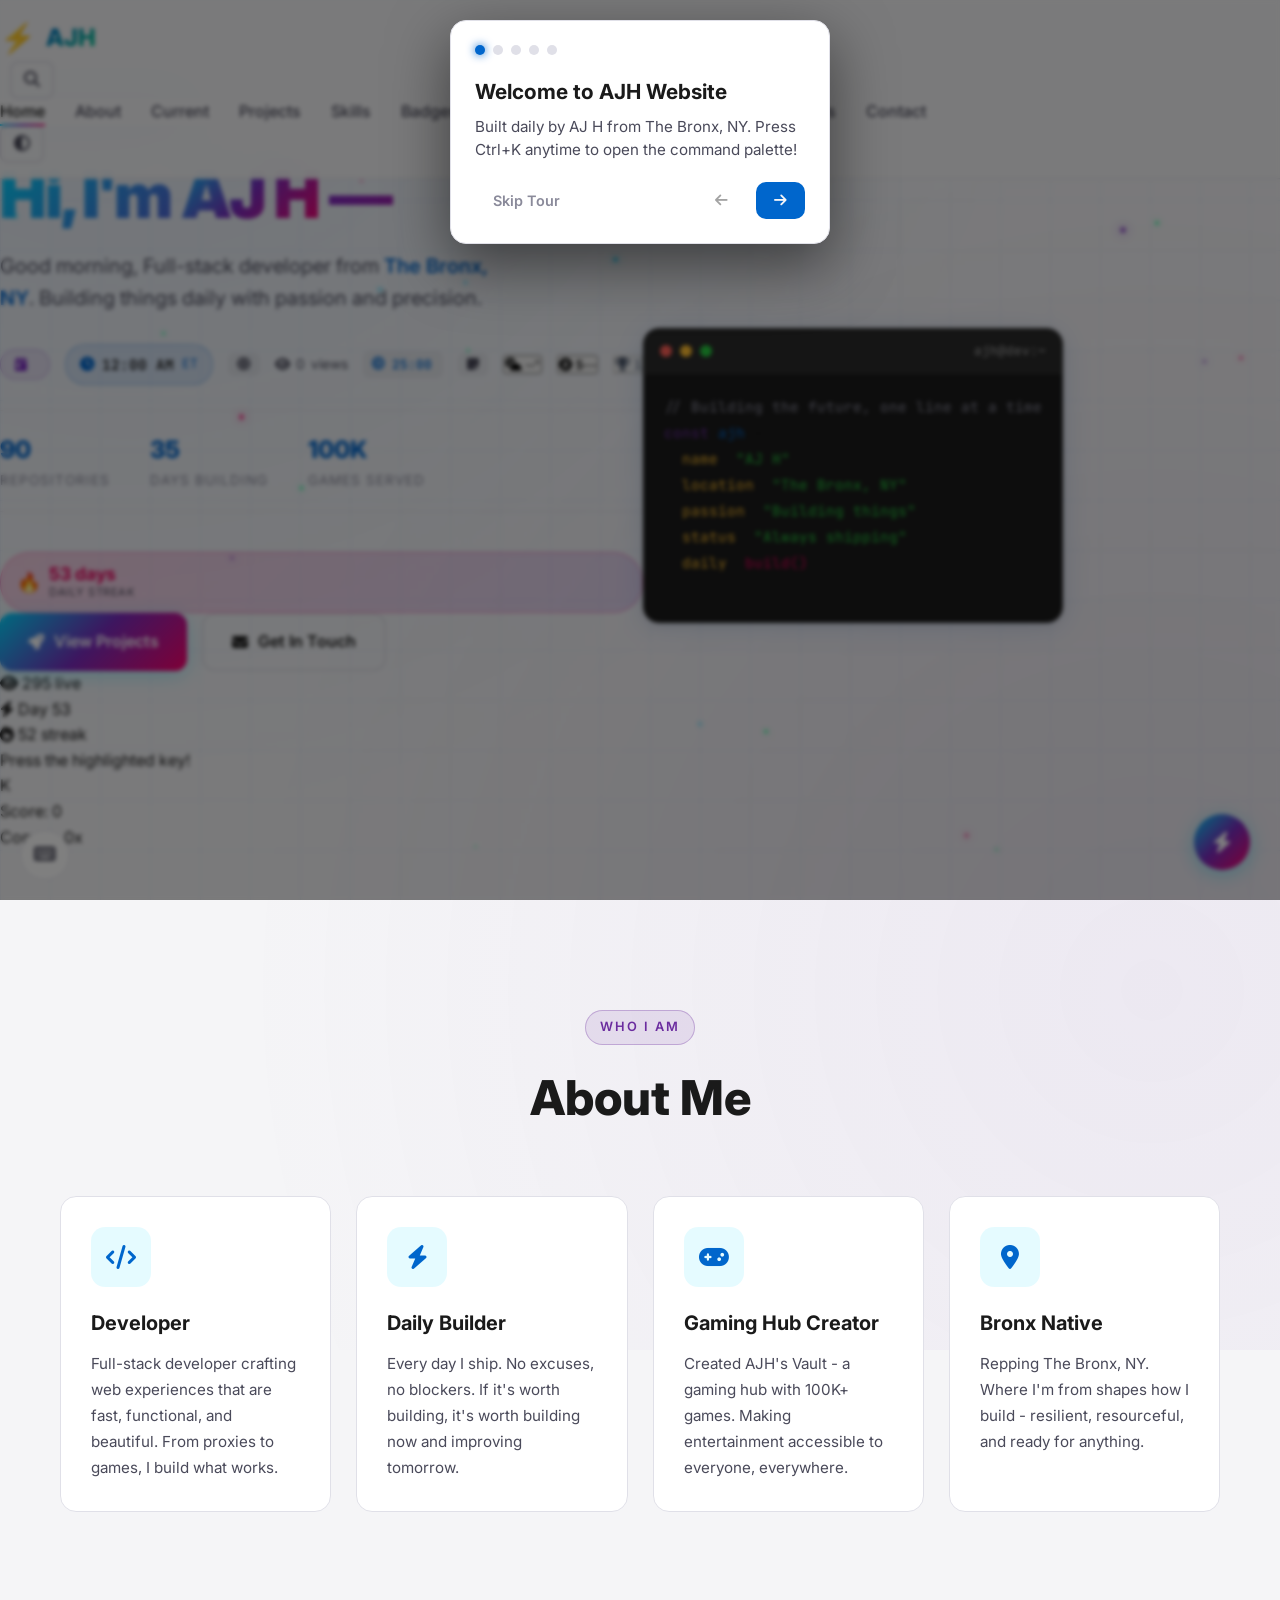
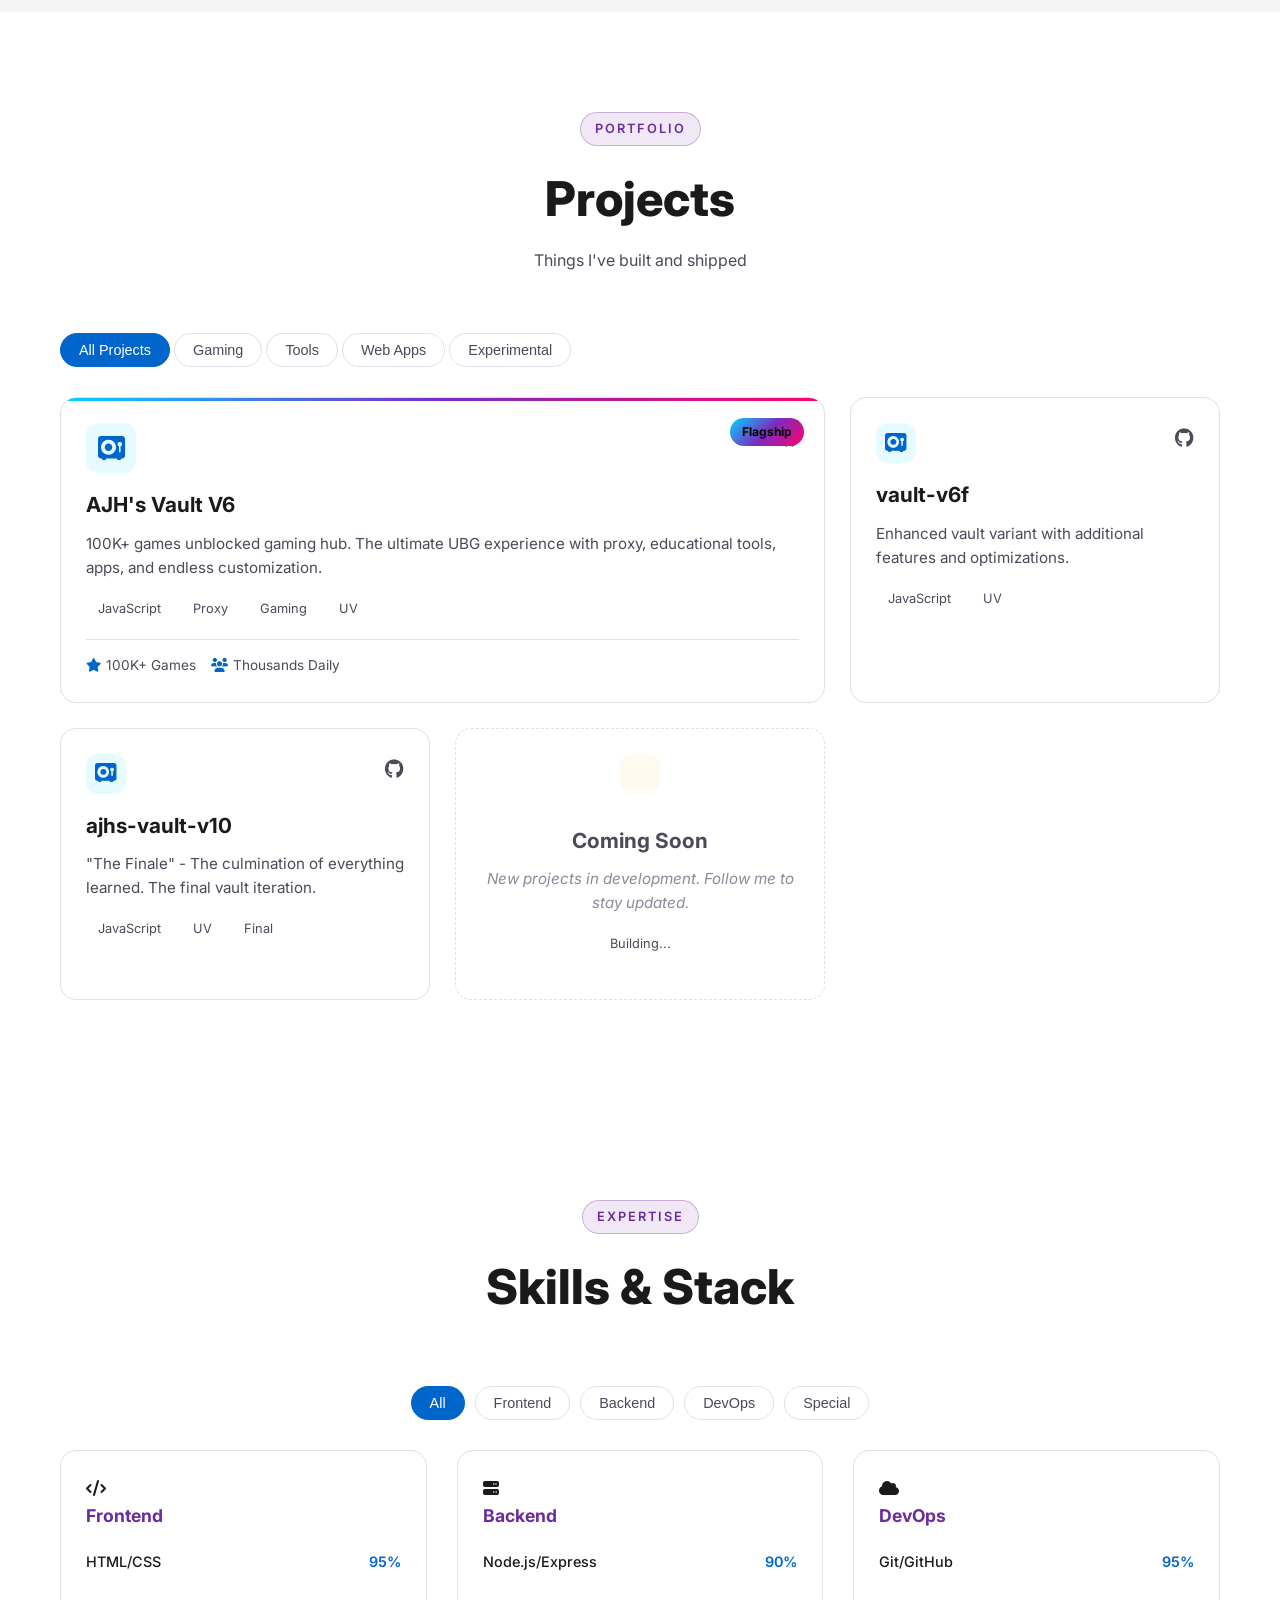
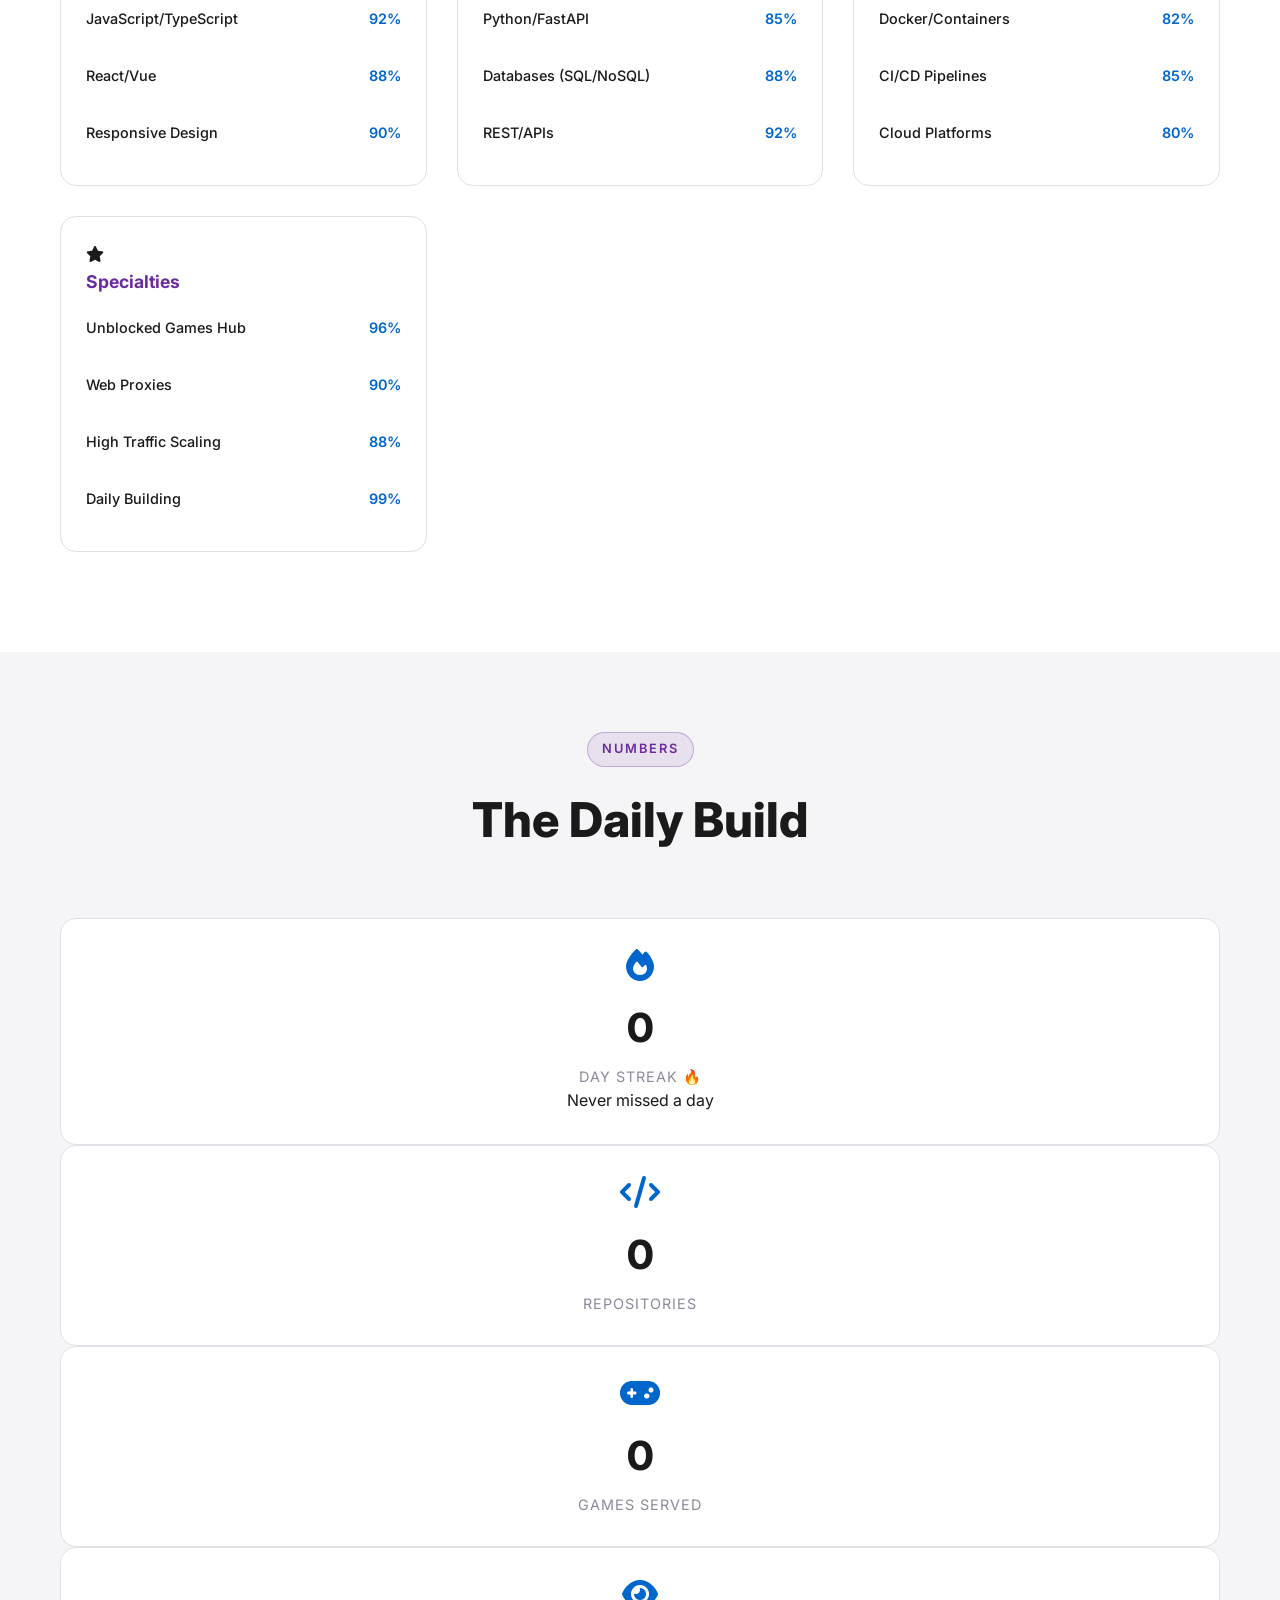
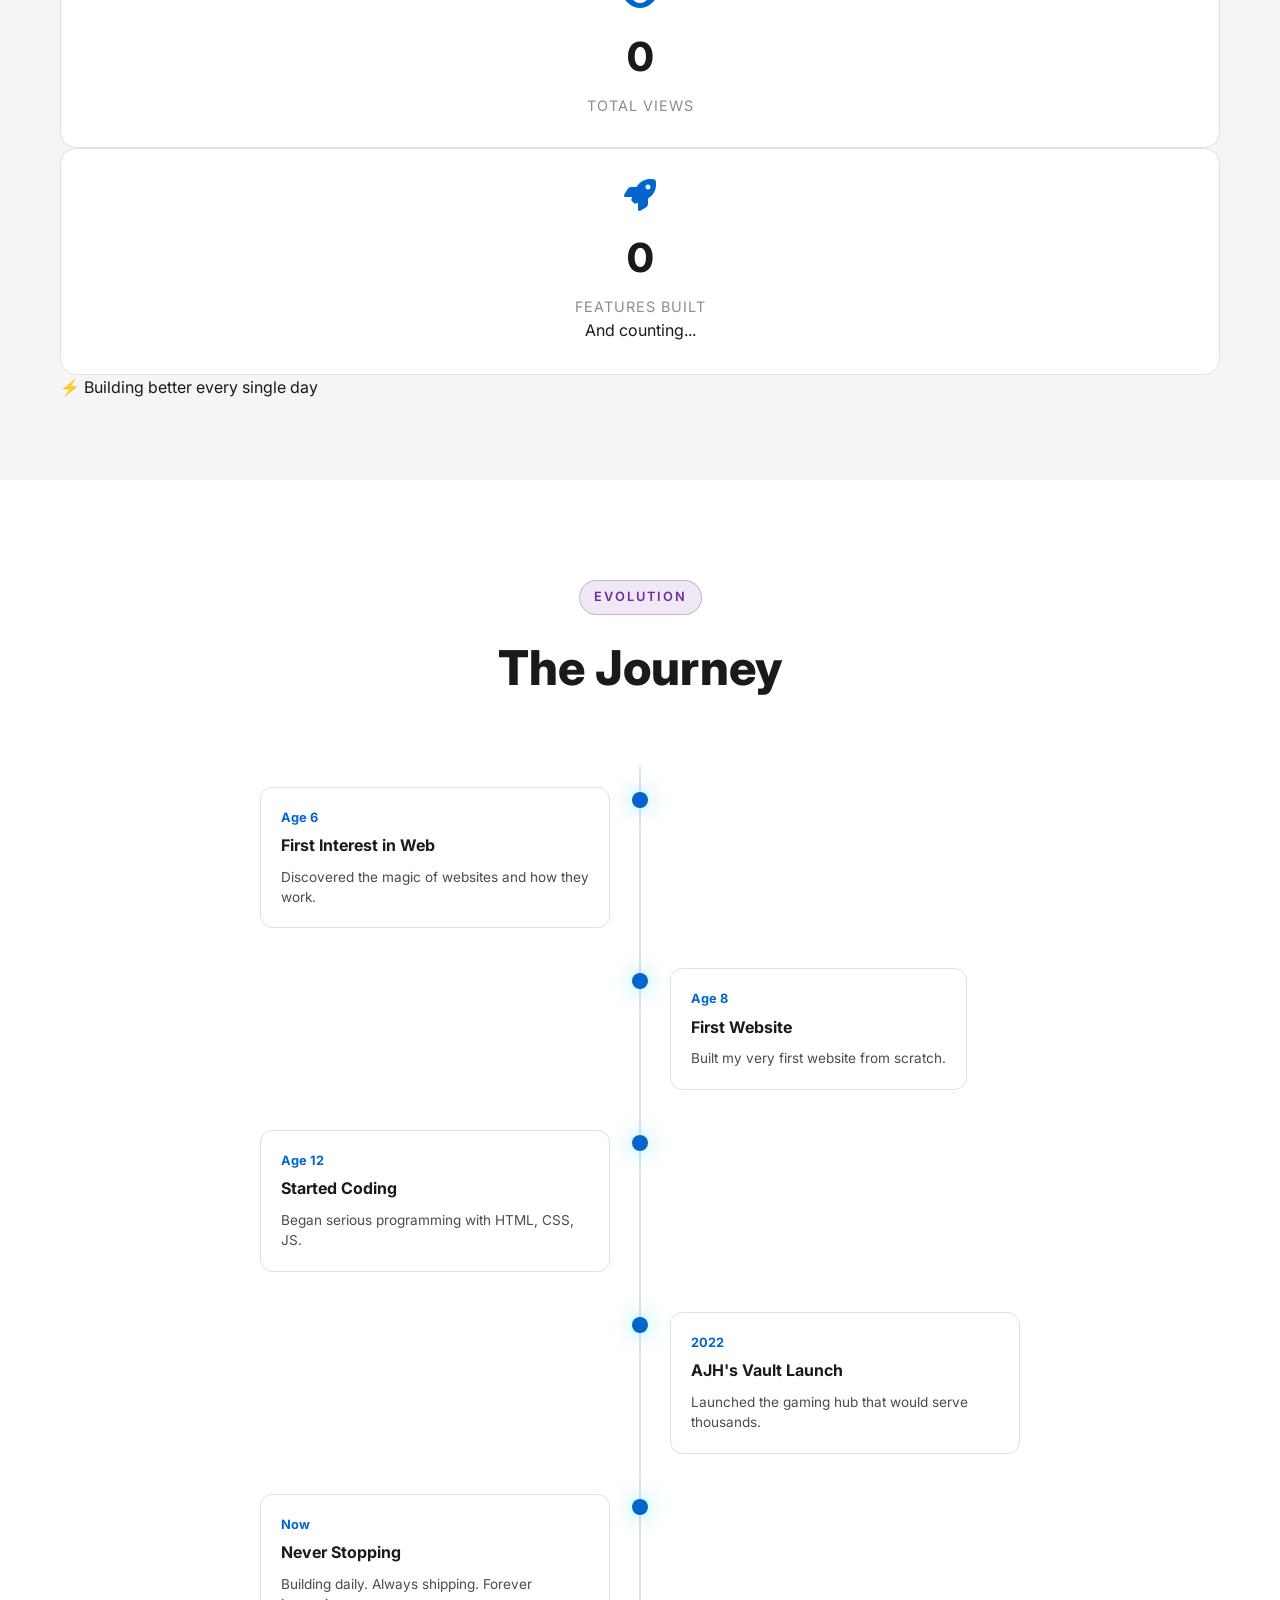
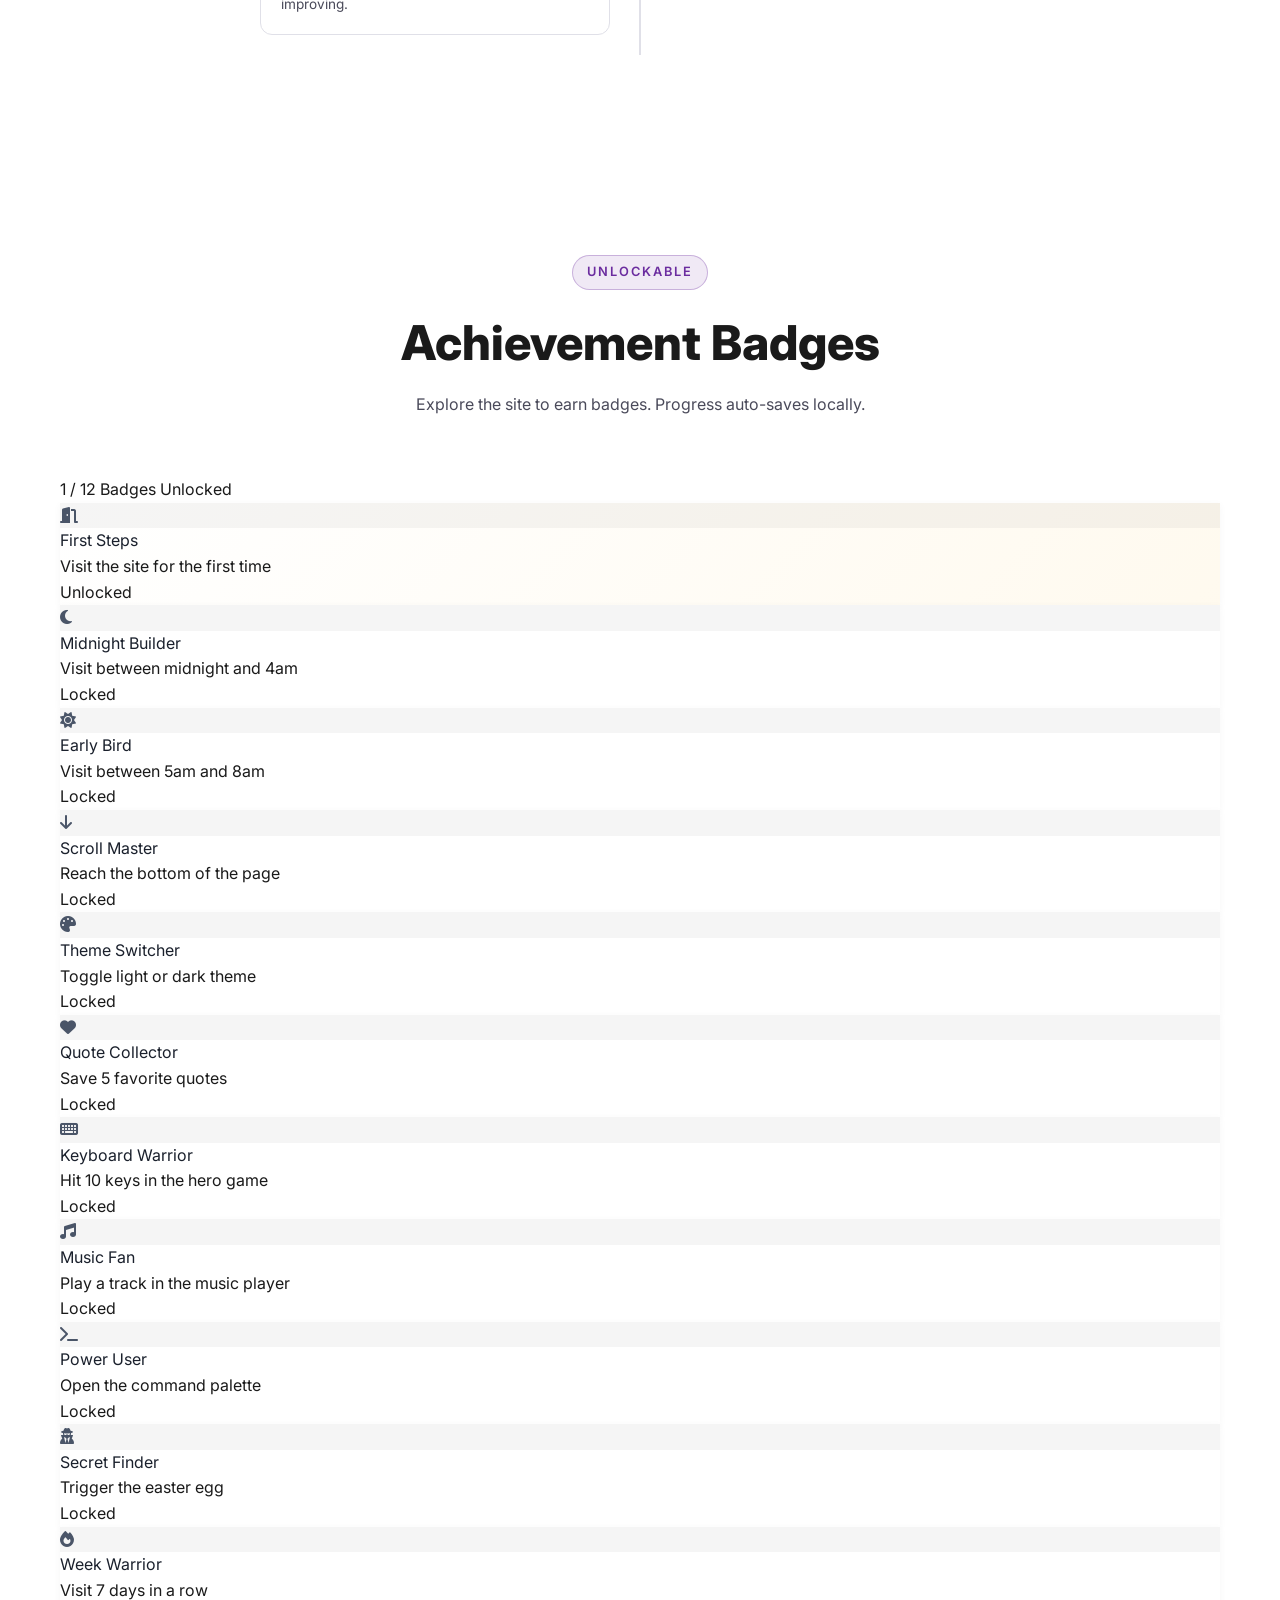
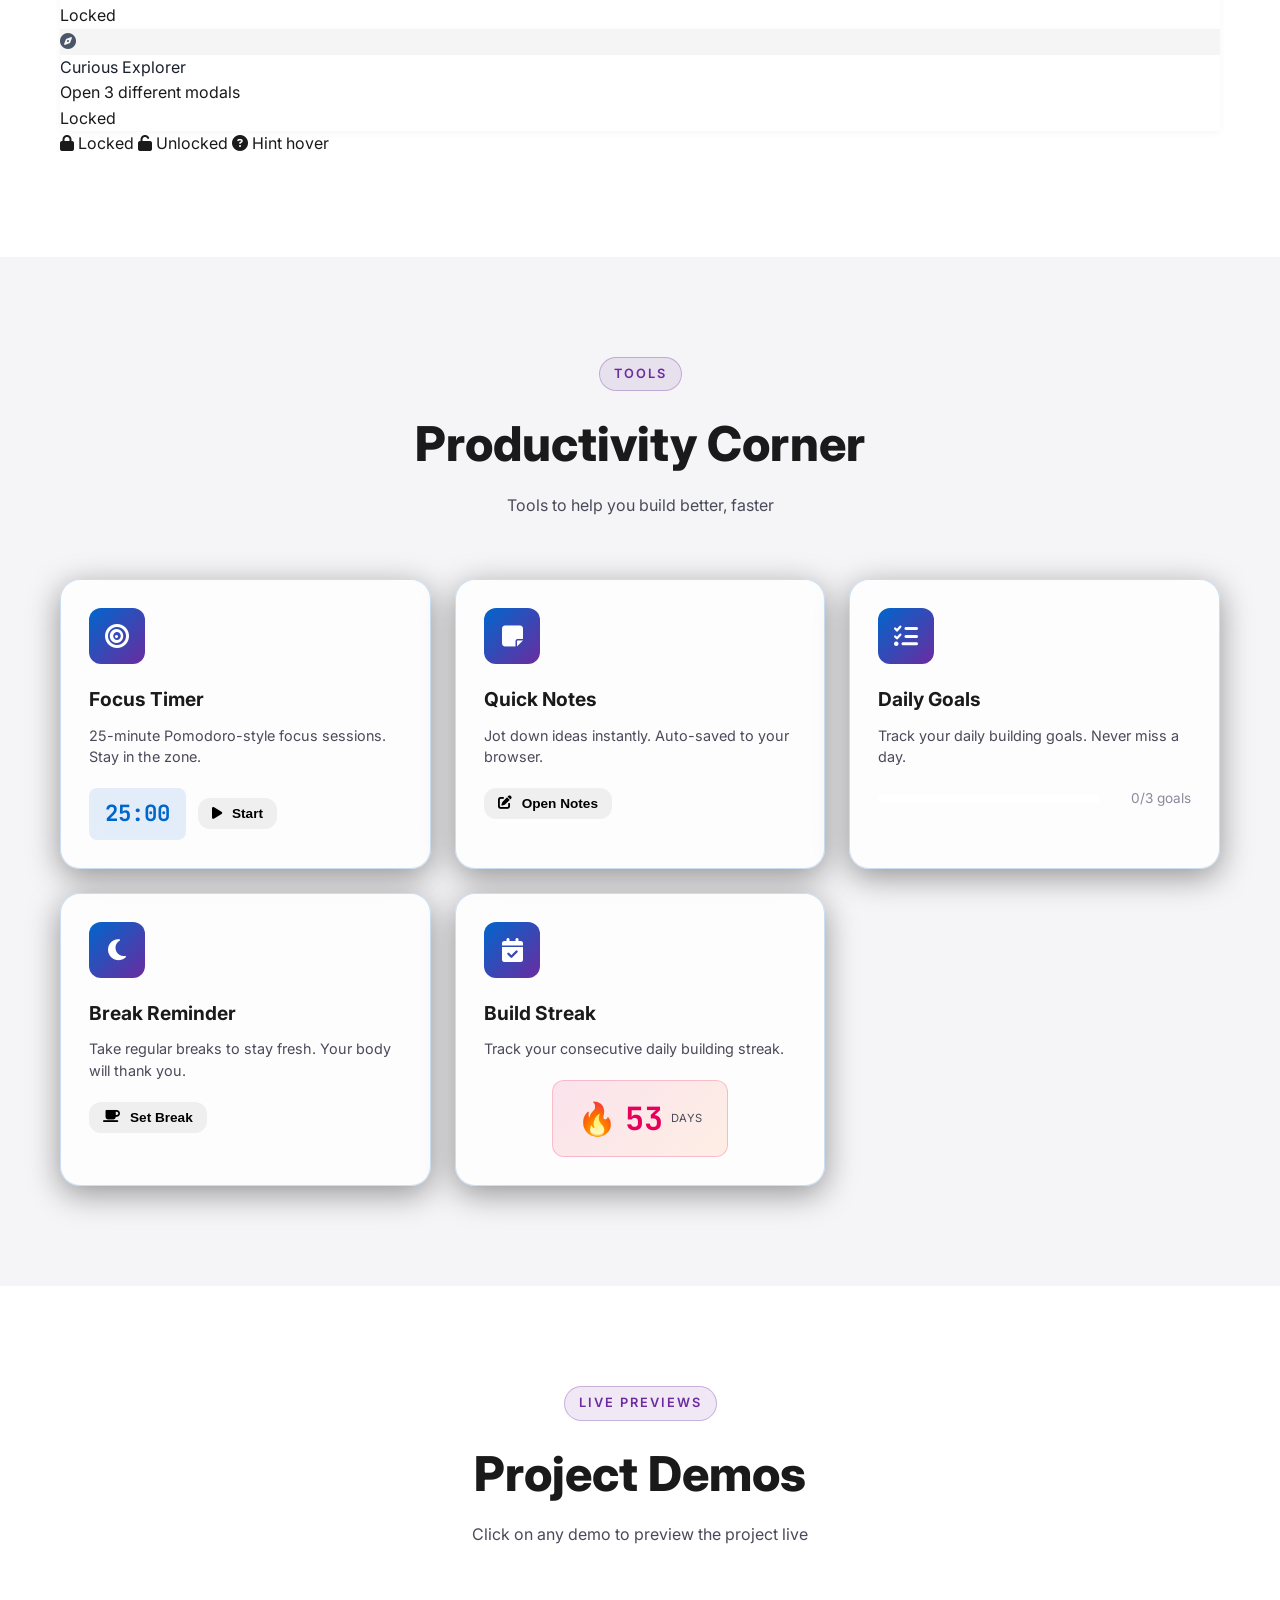
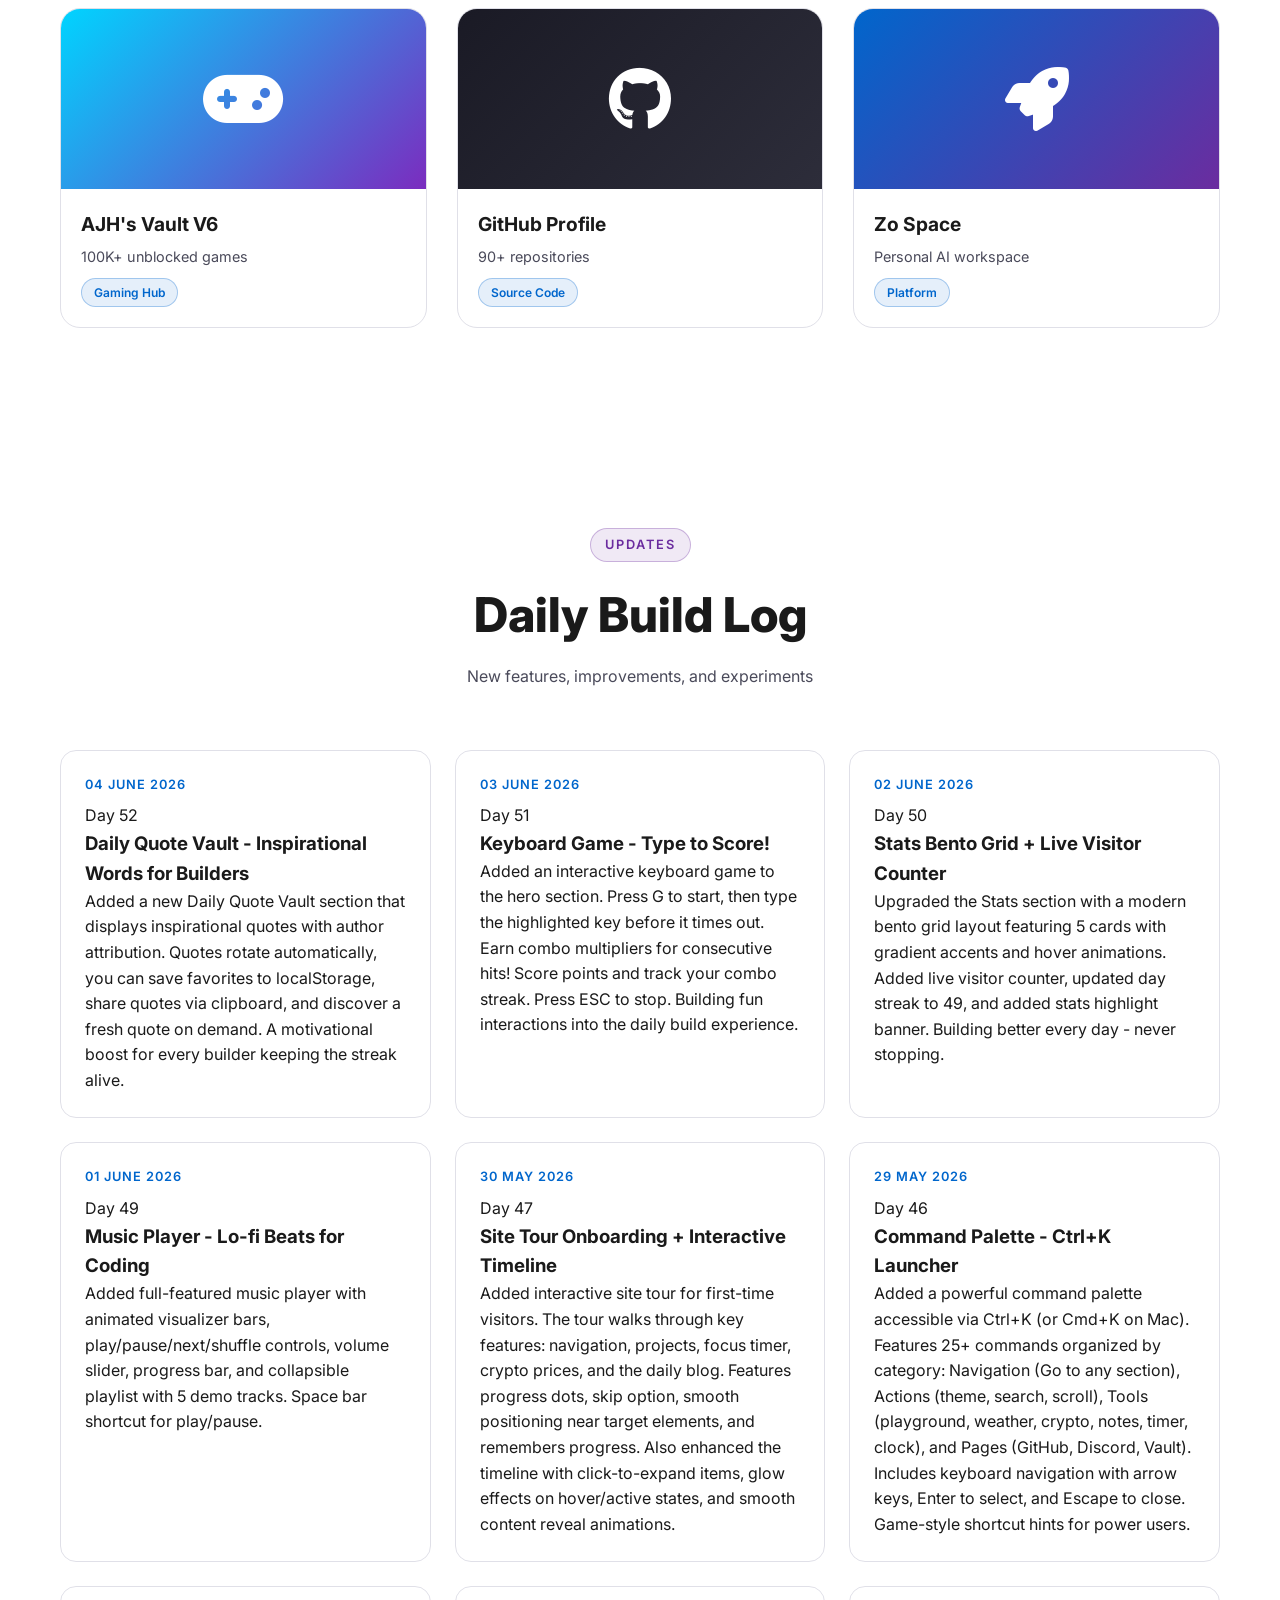
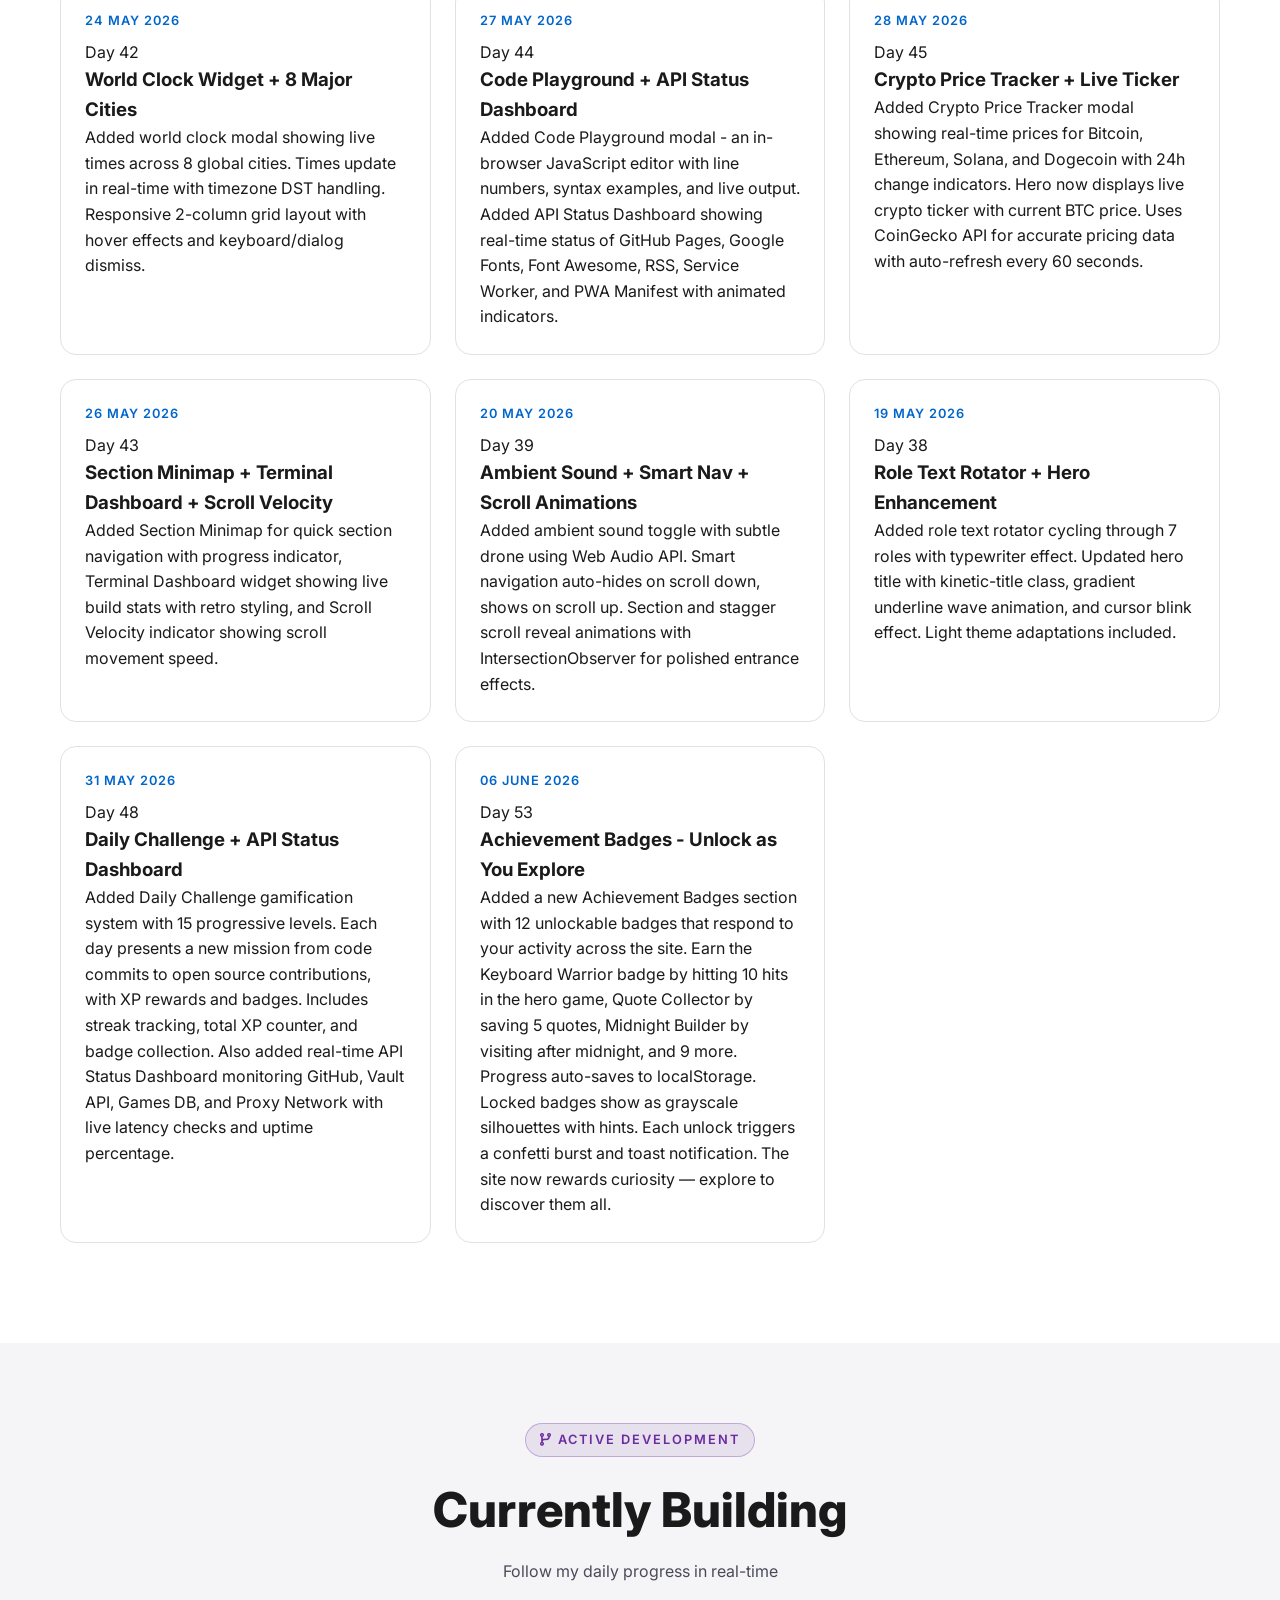
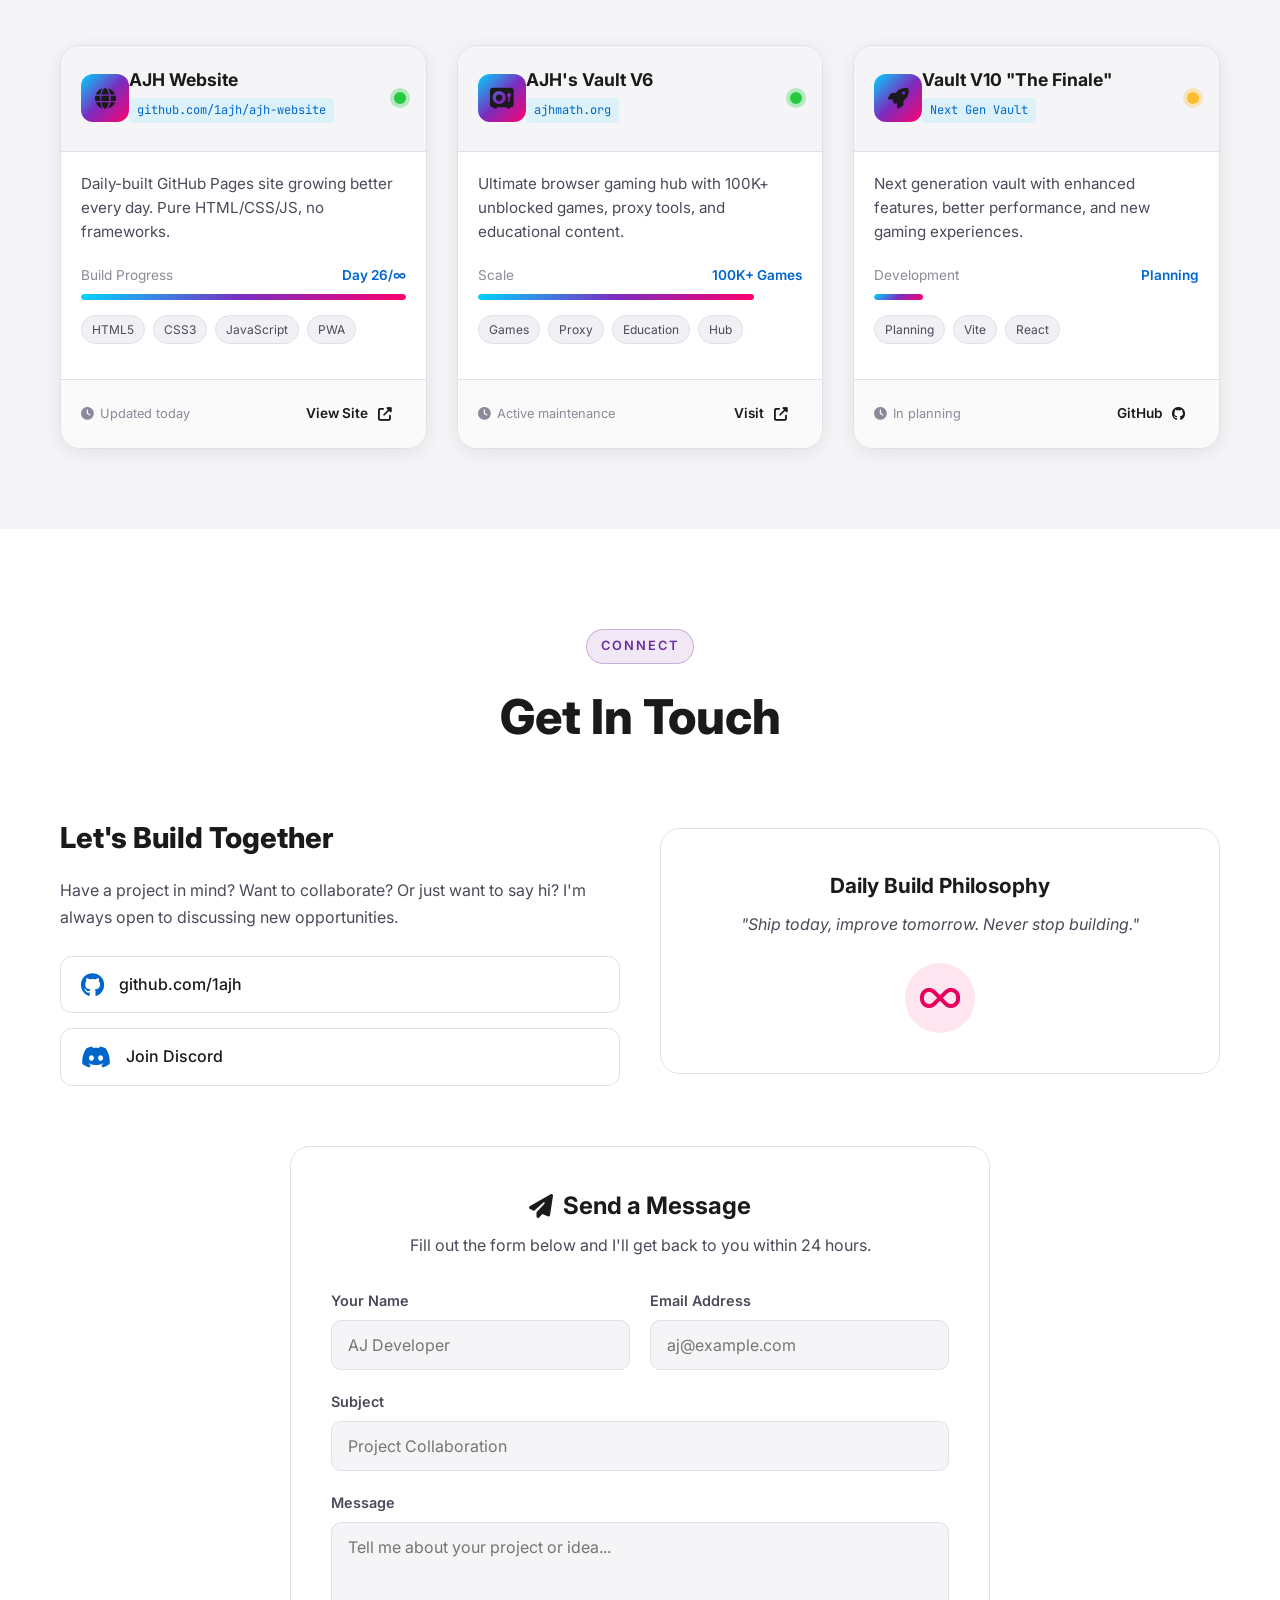
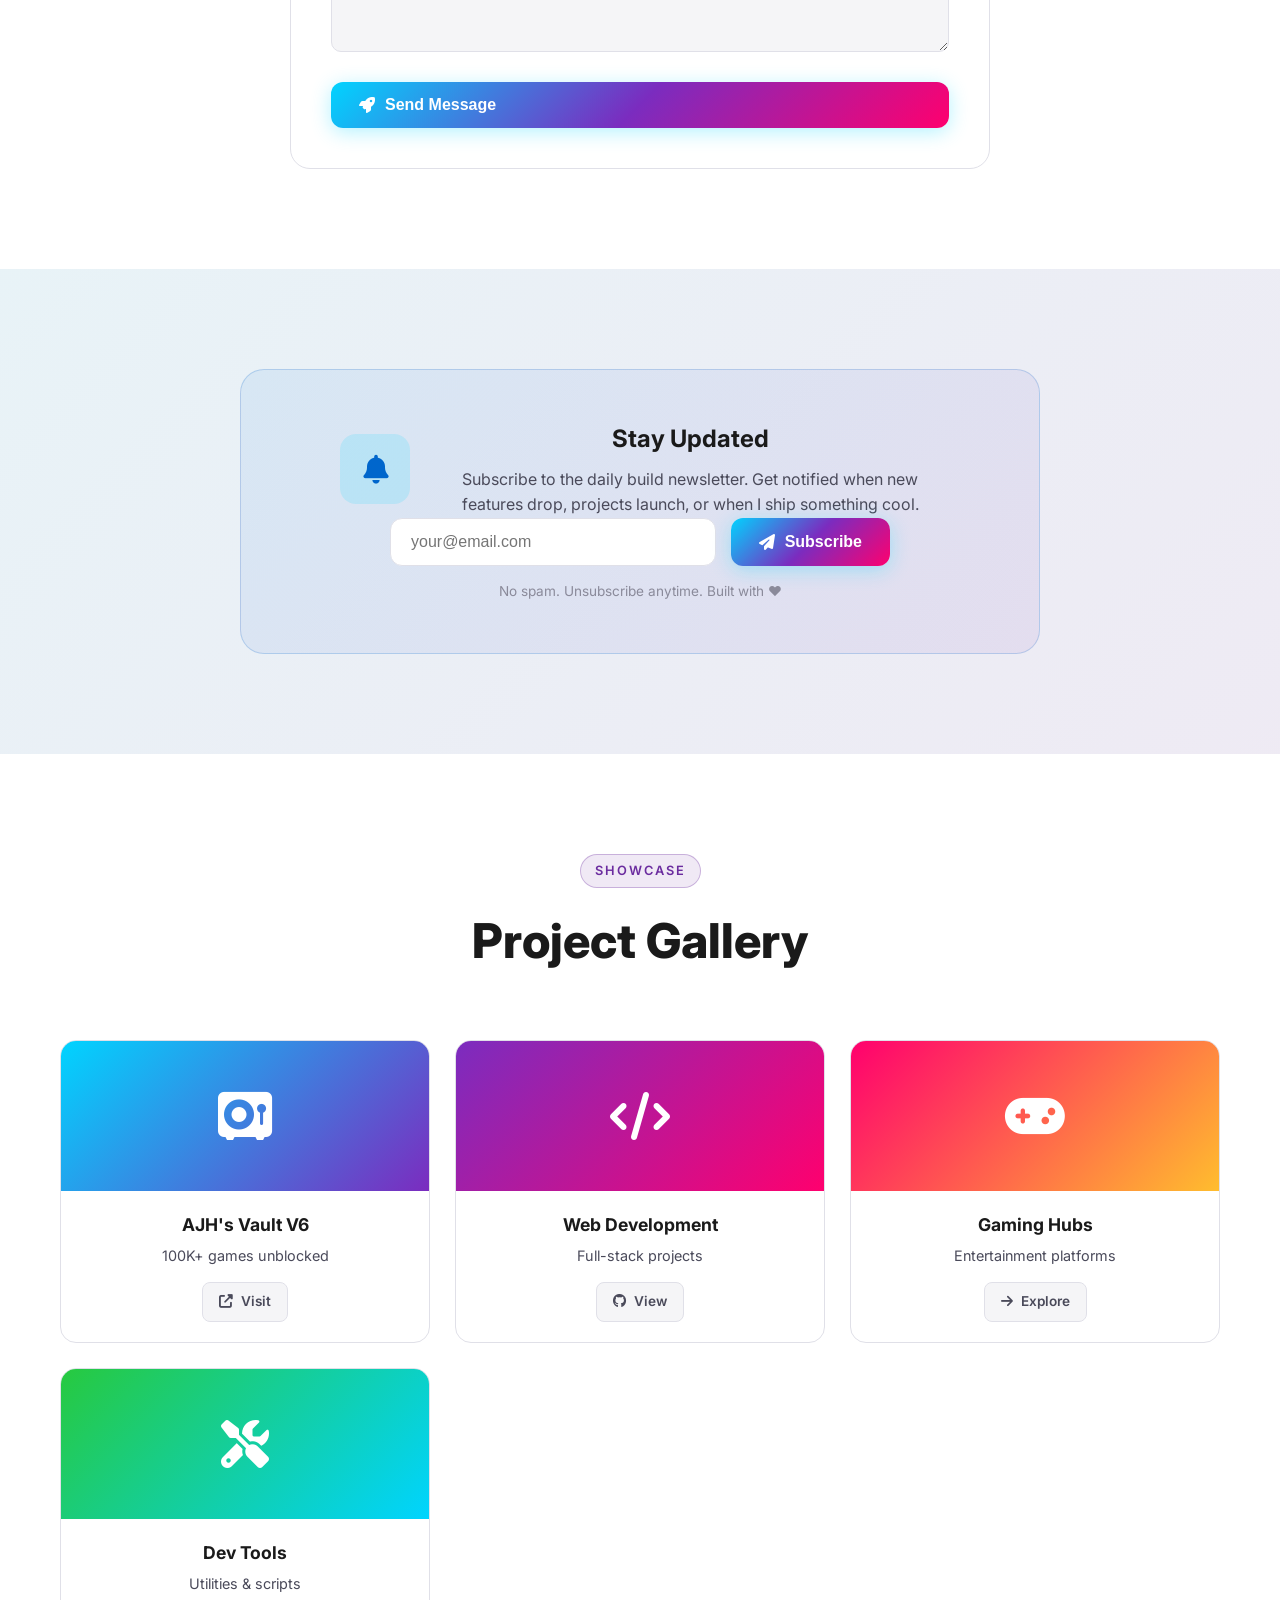
==== commit 1354bc11: "Day 53: Achievement Badges - 12 unlockable badges with progress, confetti, and toast notifications" ====
--- a/index.html
+++ b/index.html
@@ -105,6 +105,7 @@
             <li><a href="#current">Current</a></li>
             <li><a href="#projects">Projects</a></li>
             <li><a href="#skills">Skills</a></li>
+            <li><a href="#badges">Badges</a></li>
             <li><a href="#quotes">Quotes</a></li>
             <li><a href="#stats">Stats</a></li>
             <li><a href="#journey">Journey</a></li>
@@ -169,6 +170,10 @@
                     <i class="fab fa-bitcoin"></i>
                     <span class="crypto-ticker" id="crypto-ticker">$---</span>
                 </button>
+                <button class="badges-btn" id="badges-btn" aria-label="View badges" title="View your badges">
+                    <i class="fas fa-trophy"></i>
+                    <span class="badges-count-mini" id="badges-count-mini">0</span>
+                </button>
             </div>
             <div class="hero-stats">
                 <div class="stat">
@@ -187,7 +192,7 @@
             <div class="daily-streak">
                 <span class="streak-icon">🔥</span>
                 <div class="streak-info">
-                    <span class="streak-count">35 days</span>
+                    <span class="streak-count">53 days</span>
                     <span class="streak-label">Daily Streak</span>
                 </div>
             </div>
@@ -207,11 +212,11 @@
                 </div>
                 <div class="insight-item">
                     <i class="fas fa-bolt"></i>
-                    <span class="insight-value">Day 52</span>
+                    <span class="insight-value">Day 53</span>
                 </div>
                 <div class="insight-item">
                     <i class="fas fa-fire"></i>
-                    <span class="insight-value">51</span>
+                    <span class="insight-value">52</span>
                     <span class="insight-label">streak</span>
                 </div>
             </div>
@@ -693,7 +698,7 @@
             <div class="stats-bento">
                 <div class="stat-card large">
                     <i class="fas fa-fire"></i>
-                    <div class="stat-number" data-count="51">0</div>
+                    <div class="stat-number" data-count="53">0</div>
                     <div class="stat-label">Day Streak 🔥</div>
                     <div class="stat-sublabel">Never missed a day</div>
                 </div>
@@ -780,6 +785,34 @@
         </div>
     </section>
 
+    <!-- Achievement Badges Section (Day 53) -->
+    <section id="badges" class="section alt-bg badges-section">
+        <div class="container">
+            <div class="section-header">
+                <span class="section-tag">Unlockable</span>
+                <h2 class="section-title">Achievement Badges</h2>
+                <p class="section-subtitle">Explore the site to earn badges. Progress auto-saves locally.</p>
+            </div>
+            <div class="badges-progress">
+                <div class="badges-progress-info">
+                    <span class="badges-earned-count"><span id="badges-earned-num">0</span> / <span id="badges-total-num">12</span></span>
+                    <span class="badges-progress-label">Badges Unlocked</span>
+                </div>
+                <div class="badges-progress-bar">
+                    <div class="badges-progress-fill" id="badges-progress-fill"></div>
+                </div>
+            </div>
+            <div class="badges-grid" id="badges-grid">
+                <!-- Badges rendered by JS -->
+            </div>
+            <div class="badges-legend">
+                <span><i class="fas fa-lock"></i> Locked</span>
+                <span><i class="fas fa-unlock"></i> Unlocked</span>
+                <span><i class="fas fa-question-circle"></i> Hint hover</span>
+            </div>
+        </div>
+    </section>
+
     <!-- Productivity Corner -->
     <section id="productivity" class="section">
         <div class="container">
@@ -838,7 +871,7 @@
                     <div class="productivity-widget streak-widget">
                         <div class="streak-visual" id="streak-visual">
                             <span class="streak-flame">🔥</span>
-                            <span class="streak-number" id="streak-number">35</span>
+                            <span class="streak-number" id="streak-number">53</span>
                             <span class="streak-label">days</span>
                         </div>
                     </div>
@@ -1067,8 +1100,6 @@
                         <p>Added role text rotator cycling through 7 roles with typewriter effect. Updated hero title with kinetic-title class, gradient underline wave animation, and cursor blink effect. Light theme adaptations included.</p>
                     </div>
                 </div>
-            </div>
-        </div>
                 <div class="blog-card">
                     <div class="blog-date">
                         <span class="blog-day">31</span>
@@ -1080,6 +1111,19 @@
                         <p>Added Daily Challenge gamification system with 15 progressive levels. Each day presents a new mission from code commits to open source contributions, with XP rewards and badges. Includes streak tracking, total XP counter, and badge collection. Also added real-time API Status Dashboard monitoring GitHub, Vault API, Games DB, and Proxy Network with live latency checks and uptime percentage.</p>
                     </div>
                 </div>
+                <div class="blog-card">
+                    <div class="blog-date">
+                        <span class="blog-day">06</span>
+                        <span class="blog-month">June 2026</span>
+                    </div>
+                    <div class="blog-content">
+                        <span class="blog-tag">Day 53</span>
+                        <h3>Achievement Badges - Unlock as You Explore</h3>
+                        <p>Added a new Achievement Badges section with 12 unlockable badges that respond to your activity across the site. Earn the Keyboard Warrior badge by hitting 10 hits in the hero game, Quote Collector by saving 5 quotes, Midnight Builder by visiting after midnight, and 9 more. Progress auto-saves to localStorage. Locked badges show as grayscale silhouettes with hints. Each unlock triggers a confetti burst and toast notification. The site now rewards curiosity — explore to discover them all.</p>
+                    </div>
+                </div>
+            </div>
+        </div>
     </section>
 
     <!-- Currently Working On Section -->
@@ -1607,7 +1651,7 @@
     </footer>
 
     <!-- Scroll to Top Button -->
-    <button class="scroll-top" aria-label="Scroll to top">
+    <button class="scroll-top" id="scroll-top" aria-label="Scroll to top">
         <i class="fas fa-arrow-up"></i>
     </button>
 
--- a/css/style.css
+++ b/css/style.css
@@ -6397,3 +6397,405 @@
     font-size: 6rem;
   }
 }
+
+
+/* ========================================
+   Day 53 - Achievement Badges
+   ======================================== */
+
+.badges-section {
+  position: relative;
+  overflow: hidden;
+}
+
+.badges-section::before {
+  content: '';
+  position: absolute;
+  top: 0;
+  left: 0;
+  width: 100%;
+  height: 100%;
+  background: radial-gradient(circle at 10% 20%, rgba(255, 189, 46, 0.04) 0%, transparent 50%),
+              radial-gradient(circle at 90% 80%, rgba(123, 44, 191, 0.05) 0%, transparent 50%);
+  pointer-events: none;
+}
+
+.badges-progress {
+  max-width: 600px;
+  margin: 0 auto 50px;
+  text-align: center;
+}
+
+.badges-progress-info {
+  display: flex;
+  align-items: baseline;
+  justify-content: center;
+  gap: 12px;
+  margin-bottom: 12px;
+}
+
+.badges-earned-count {
+  font-size: 2rem;
+  font-weight: 800;
+  background: var(--gradient-1);
+  -webkit-background-clip: text;
+  -webkit-text-fill-color: transparent;
+  background-clip: text;
+  font-family: var(--font-mono);
+}
+
+.badges-progress-label {
+  font-size: 0.9rem;
+  color: var(--text-muted);
+  text-transform: uppercase;
+  letter-spacing: 1.5px;
+}
+
+.badges-progress-bar {
+  height: 8px;
+  background: var(--bg-card);
+  border: 1px solid var(--border-color);
+  border-radius: 50px;
+  overflow: hidden;
+}
+
+.badges-progress-fill {
+  height: 100%;
+  width: 0;
+  background: var(--gradient-1);
+  border-radius: 50px;
+  transition: width 0.6s cubic-bezier(0.4, 0, 0.2, 1);
+  position: relative;
+  overflow: hidden;
+}
+
+.badges-progress-fill::after {
+  content: '';
+  position: absolute;
+  inset: 0;
+  background: linear-gradient(90deg, transparent, rgba(255, 255, 255, 0.4), transparent);
+  animation: shimmer 2s infinite;
+}
+
+@keyframes shimmer {
+  0% { transform: translateX(-100%); }
+  100% { transform: translateX(100%); }
+}
+
+.badges-grid {
+  display: grid;
+  grid-template-columns: repeat(auto-fit, minmax(160px, 1fr));
+  gap: 18px;
+  max-width: 1100px;
+  margin: 0 auto;
+}
+
+.badge-card {
+  position: relative;
+  background: var(--bg-card);
+  border: 1px solid var(--border-color);
+  border-radius: 16px;
+  padding: 24px 16px 18px;
+  text-align: center;
+  cursor: help;
+  transition: all 0.3s cubic-bezier(0.4, 0, 0.2, 1);
+  overflow: hidden;
+  min-height: 180px;
+  display: flex;
+  flex-direction: column;
+  align-items: center;
+  justify-content: space-between;
+}
+
+.badge-card::before {
+  content: '';
+  position: absolute;
+  top: 0;
+  left: 0;
+  width: 100%;
+  height: 4px;
+  background: var(--gradient-1);
+  opacity: 0;
+  transition: opacity 0.3s ease;
+}
+
+.badge-card.locked {
+  filter: grayscale(0.9);
+  opacity: 0.55;
+}
+
+.badge-card.locked:hover {
+  filter: grayscale(0.5);
+  opacity: 0.85;
+  transform: translateY(-4px);
+  border-color: rgba(0, 212, 255, 0.3);
+}
+
+.badge-card.unlocked {
+  border-color: rgba(255, 189, 46, 0.4);
+  background: linear-gradient(135deg, var(--bg-card) 0%, rgba(255, 189, 46, 0.05) 100%);
+}
+
+.badge-card.unlocked::before {
+  opacity: 1;
+}
+
+.badge-card.unlocked:hover {
+  transform: translateY(-6px) scale(1.02);
+  border-color: rgba(255, 189, 46, 0.7);
+  box-shadow: 0 12px 32px rgba(255, 189, 46, 0.15);
+}
+
+.badge-card.just-unlocked {
+  animation: badgePop 0.7s cubic-bezier(0.4, 0, 0.2, 1);
+}
+
+@keyframes badgePop {
+  0% { transform: scale(0.5); opacity: 0; }
+  50% { transform: scale(1.15); opacity: 1; }
+  100% { transform: scale(1); opacity: 1; }
+}
+
+.badge-icon {
+  width: 64px;
+  height: 64px;
+  border-radius: 50%;
+  display: flex;
+  align-items: center;
+  justify-content: center;
+  font-size: 1.8rem;
+  background: var(--bg-secondary);
+  border: 2px solid var(--border-color);
+  color: var(--text-secondary);
+  margin-bottom: 10px;
+  transition: all 0.3s ease;
+  position: relative;
+}
+
+.badge-card.unlocked .badge-icon {
+  background: var(--gradient-1);
+  border-color: transparent;
+  color: #fff;
+  box-shadow: 0 0 24px rgba(255, 189, 46, 0.4);
+}
+
+.badge-card.unlocked .badge-icon::after {
+  content: '';
+  position: absolute;
+  inset: -6px;
+  border-radius: 50%;
+  border: 2px solid rgba(255, 189, 46, 0.4);
+  animation: badgePulse 2s ease-in-out infinite;
+}
+
+@keyframes badgePulse {
+  0%, 100% { transform: scale(1); opacity: 0.6; }
+  50% { transform: scale(1.15); opacity: 0; }
+}
+
+.badge-name {
+  font-size: 0.95rem;
+  font-weight: 700;
+  margin-bottom: 6px;
+  color: var(--text-primary);
+}
+
+.badge-card.locked .badge-name {
+  color: var(--text-muted);
+}
+
+.badge-desc {
+  font-size: 0.75rem;
+  color: var(--text-muted);
+  line-height: 1.4;
+  max-width: 140px;
+}
+
+.badge-card.locked .badge-desc::before {
+  content: '🔒 ';
+}
+
+.badge-card.unlocked .badge-desc::before {
+  content: '✨ ';
+  color: var(--accent-tertiary);
+}
+
+.badge-status {
+  margin-top: 8px;
+  font-size: 0.7rem;
+  font-weight: 600;
+  text-transform: uppercase;
+  letter-spacing: 1px;
+  padding: 2px 8px;
+  border-radius: 50px;
+  display: inline-block;
+}
+
+.badge-card.locked .badge-status {
+  background: rgba(96, 96, 112, 0.15);
+  color: var(--text-muted);
+}
+
+.badge-card.unlocked .badge-status {
+  background: rgba(255, 189, 46, 0.15);
+  color: #ffbd2e;
+  border: 1px solid rgba(255, 189, 46, 0.3);
+}
+
+.badges-legend {
+  display: flex;
+  justify-content: center;
+  gap: 30px;
+  margin-top: 36px;
+  flex-wrap: wrap;
+  color: var(--text-muted);
+  font-size: 0.85rem;
+}
+
+.badges-legend span {
+  display: inline-flex;
+  align-items: center;
+  gap: 8px;
+}
+
+.badges-legend i {
+  color: var(--accent-primary);
+}
+
+/* Hero badges button */
+.badges-btn {
+  background: transparent;
+  border: 2px solid var(--border-color);
+  border-radius: 8px;
+  padding: 8px 12px;
+  cursor: pointer;
+  color: var(--text-secondary);
+  font-size: 1rem;
+  display: inline-flex;
+  align-items: center;
+  gap: 6px;
+  transition: all 0.3s ease;
+  position: relative;
+}
+
+.badges-btn:hover {
+  border-color: #ffbd2e;
+  color: #ffbd2e;
+  background: rgba(255, 189, 46, 0.1);
+}
+
+.badges-count-mini {
+  background: var(--gradient-1);
+  -webkit-background-clip: text;
+  -webkit-text-fill-color: transparent;
+  background-clip: text;
+  font-weight: 800;
+  font-size: 0.9rem;
+  font-family: var(--font-mono);
+  min-width: 14px;
+  text-align: center;
+}
+
+/* Confetti container for badge unlocks */
+.badge-confetti {
+  position: fixed;
+  inset: 0;
+  pointer-events: none;
+  z-index: 10000;
+  overflow: hidden;
+}
+
+.confetti-piece {
+  position: absolute;
+  width: 10px;
+  height: 10px;
+  top: -20px;
+  animation: confettiFall 2.5s linear forwards;
+}
+
+@keyframes confettiFall {
+  0% { transform: translateY(0) rotate(0); opacity: 1; }
+  100% { transform: translateY(110vh) rotate(720deg); opacity: 0; }
+}
+
+/* Badge unlock toast */
+.badge-toast {
+  position: fixed;
+  bottom: 30px;
+  left: 50%;
+  transform: translateX(-50%) translateY(150%);
+  background: var(--bg-card);
+  border: 2px solid #ffbd2e;
+  border-radius: 16px;
+  padding: 18px 28px;
+  display: flex;
+  align-items: center;
+  gap: 16px;
+  z-index: 9999;
+  box-shadow: 0 16px 48px rgba(255, 189, 46, 0.3);
+  transition: transform 0.5s cubic-bezier(0.4, 0, 0.2, 1);
+  max-width: 90vw;
+}
+
+.badge-toast.show {
+  transform: translateX(-50%) translateY(0);
+}
+
+.badge-toast-icon {
+  width: 50px;
+  height: 50px;
+  border-radius: 50%;
+  background: var(--gradient-1);
+  display: flex;
+  align-items: center;
+  justify-content: center;
+  font-size: 1.4rem;
+  color: #fff;
+  flex-shrink: 0;
+}
+
+.badge-toast-text {
+  display: flex;
+  flex-direction: column;
+  gap: 2px;
+}
+
+.badge-toast-label {
+  font-size: 0.7rem;
+  text-transform: uppercase;
+  letter-spacing: 1.5px;
+  color: #ffbd2e;
+  font-weight: 700;
+}
+
+.badge-toast-name {
+  font-size: 1rem;
+  font-weight: 700;
+  color: var(--text-primary);
+}
+
+@media (max-width: 768px) {
+  .badges-grid {
+    grid-template-columns: repeat(2, 1fr);
+    gap: 12px;
+  }
+  .badge-card {
+    padding: 18px 12px 14px;
+    min-height: 160px;
+  }
+  .badge-icon {
+    width: 50px;
+    height: 50px;
+    font-size: 1.4rem;
+  }
+  .badge-name {
+    font-size: 0.85rem;
+  }
+  .badge-desc {
+    font-size: 0.7rem;
+  }
+  .badges-legend {
+    gap: 16px;
+    font-size: 0.75rem;
+  }
+}
--- a/css/theme.css
+++ b/css/theme.css
@@ -245,4 +245,45 @@
     animation-iteration-count: 1 !important;
     transition-duration: 0.01ms !important;
   }
-}+}
+/* Day 53 - Achievement Badges Light Theme */
+[data-theme="light"] .badges-progress-bar {
+  background: rgba(0, 0, 0, 0.05);
+  border-color: rgba(0, 0, 0, 0.1);
+}
+[data-theme="light"] .badge-card {
+  background: #ffffff;
+  border-color: rgba(0, 0, 0, 0.1);
+  box-shadow: 0 2px 8px rgba(0, 0, 0, 0.04);
+}
+[data-theme="light"] .badge-card.unlocked {
+  background: linear-gradient(135deg, #ffffff 0%, rgba(255, 189, 46, 0.08) 100%);
+  border-color: rgba(255, 189, 46, 0.5);
+}
+[data-theme="light"] .badge-card.unlocked:hover {
+  box-shadow: 0 12px 32px rgba(255, 189, 46, 0.2);
+}
+[data-theme="light"] .badge-icon {
+  background: rgba(0, 0, 0, 0.04);
+  border-color: rgba(0, 0, 0, 0.1);
+  color: #4a5568;
+}
+[data-theme="light"] .badge-name {
+  color: #1a202c;
+}
+[data-theme="light"] .badge-toast {
+  background: #ffffff;
+  box-shadow: 0 16px 48px rgba(0, 0, 0, 0.15);
+}
+[data-theme="light"] .badge-toast-name {
+  color: #1a202c;
+}
+[data-theme="light"] .badges-btn {
+  border-color: rgba(0, 0, 0, 0.15);
+  color: #4a5568;
+}
+[data-theme="light"] .badges-btn:hover {
+  border-color: #ffbd2e;
+  color: #ffbd2e;
+  background: rgba(255, 189, 46, 0.1);
+}
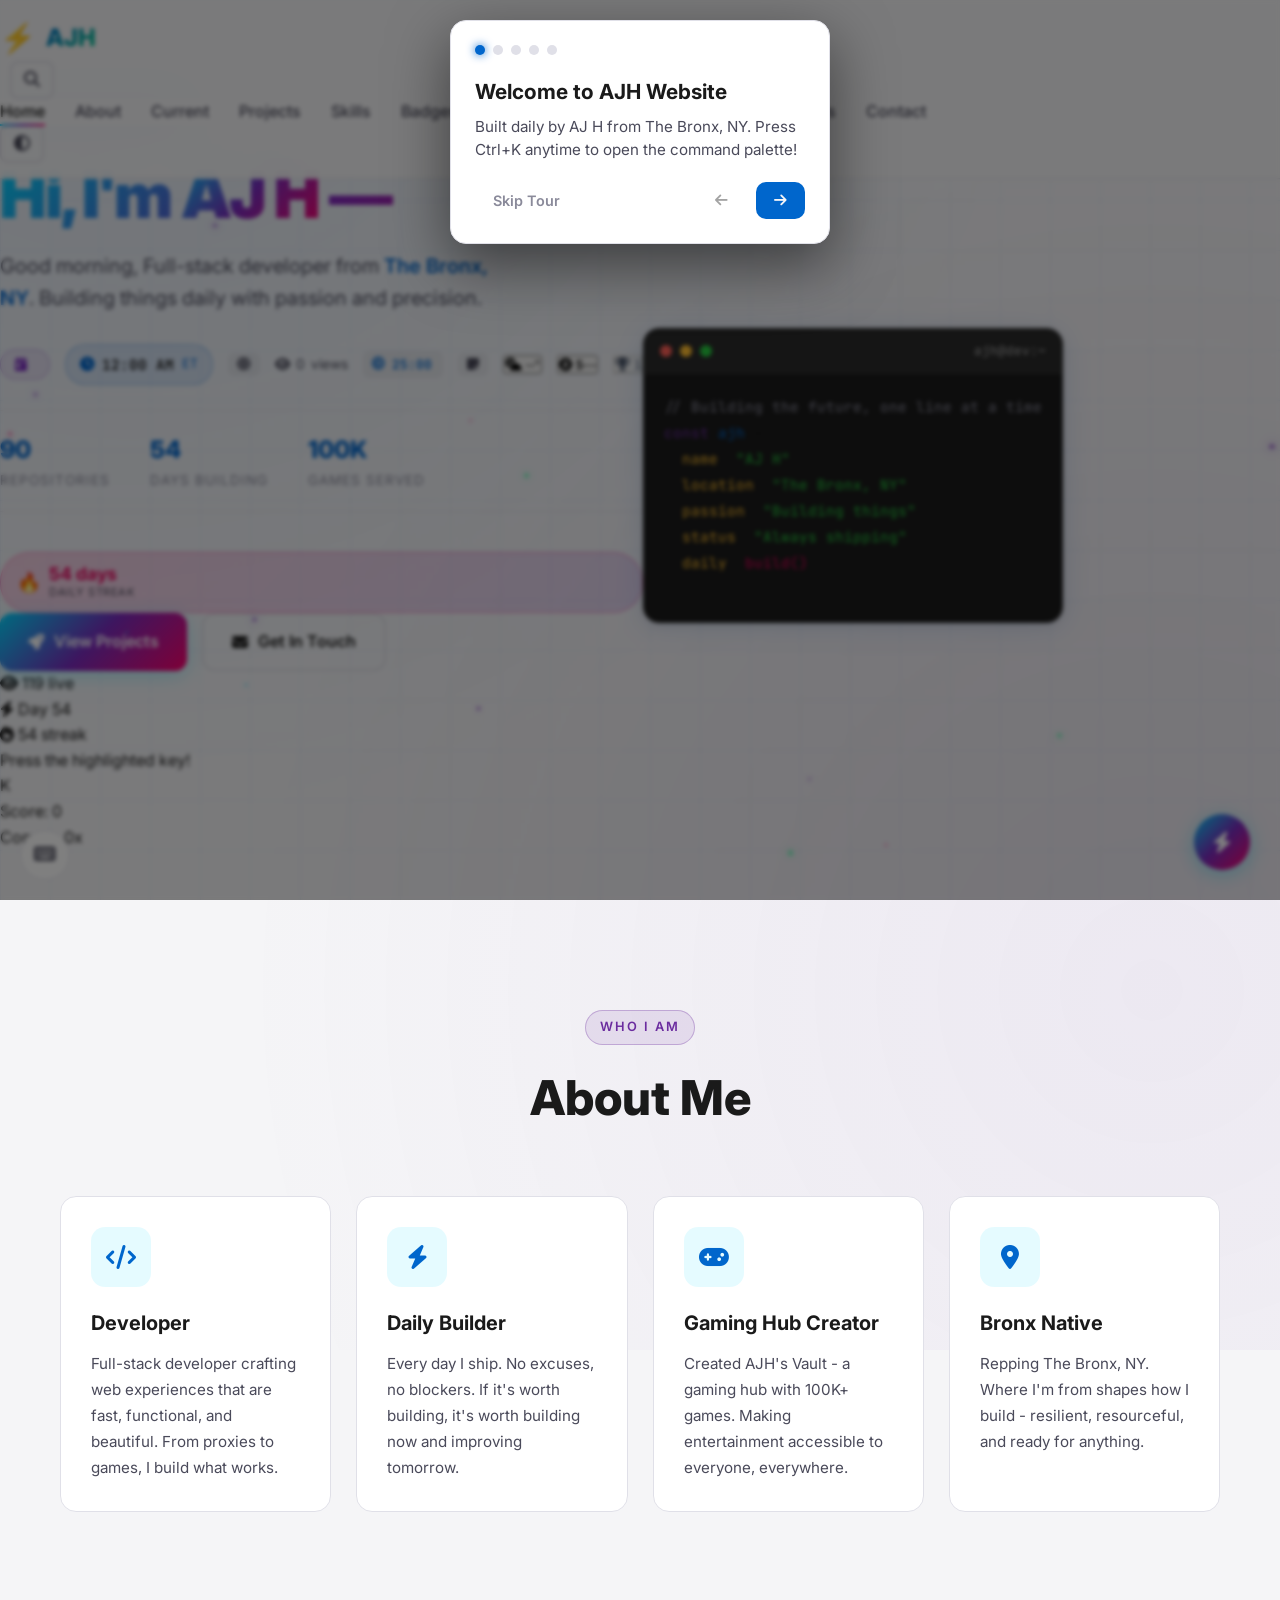
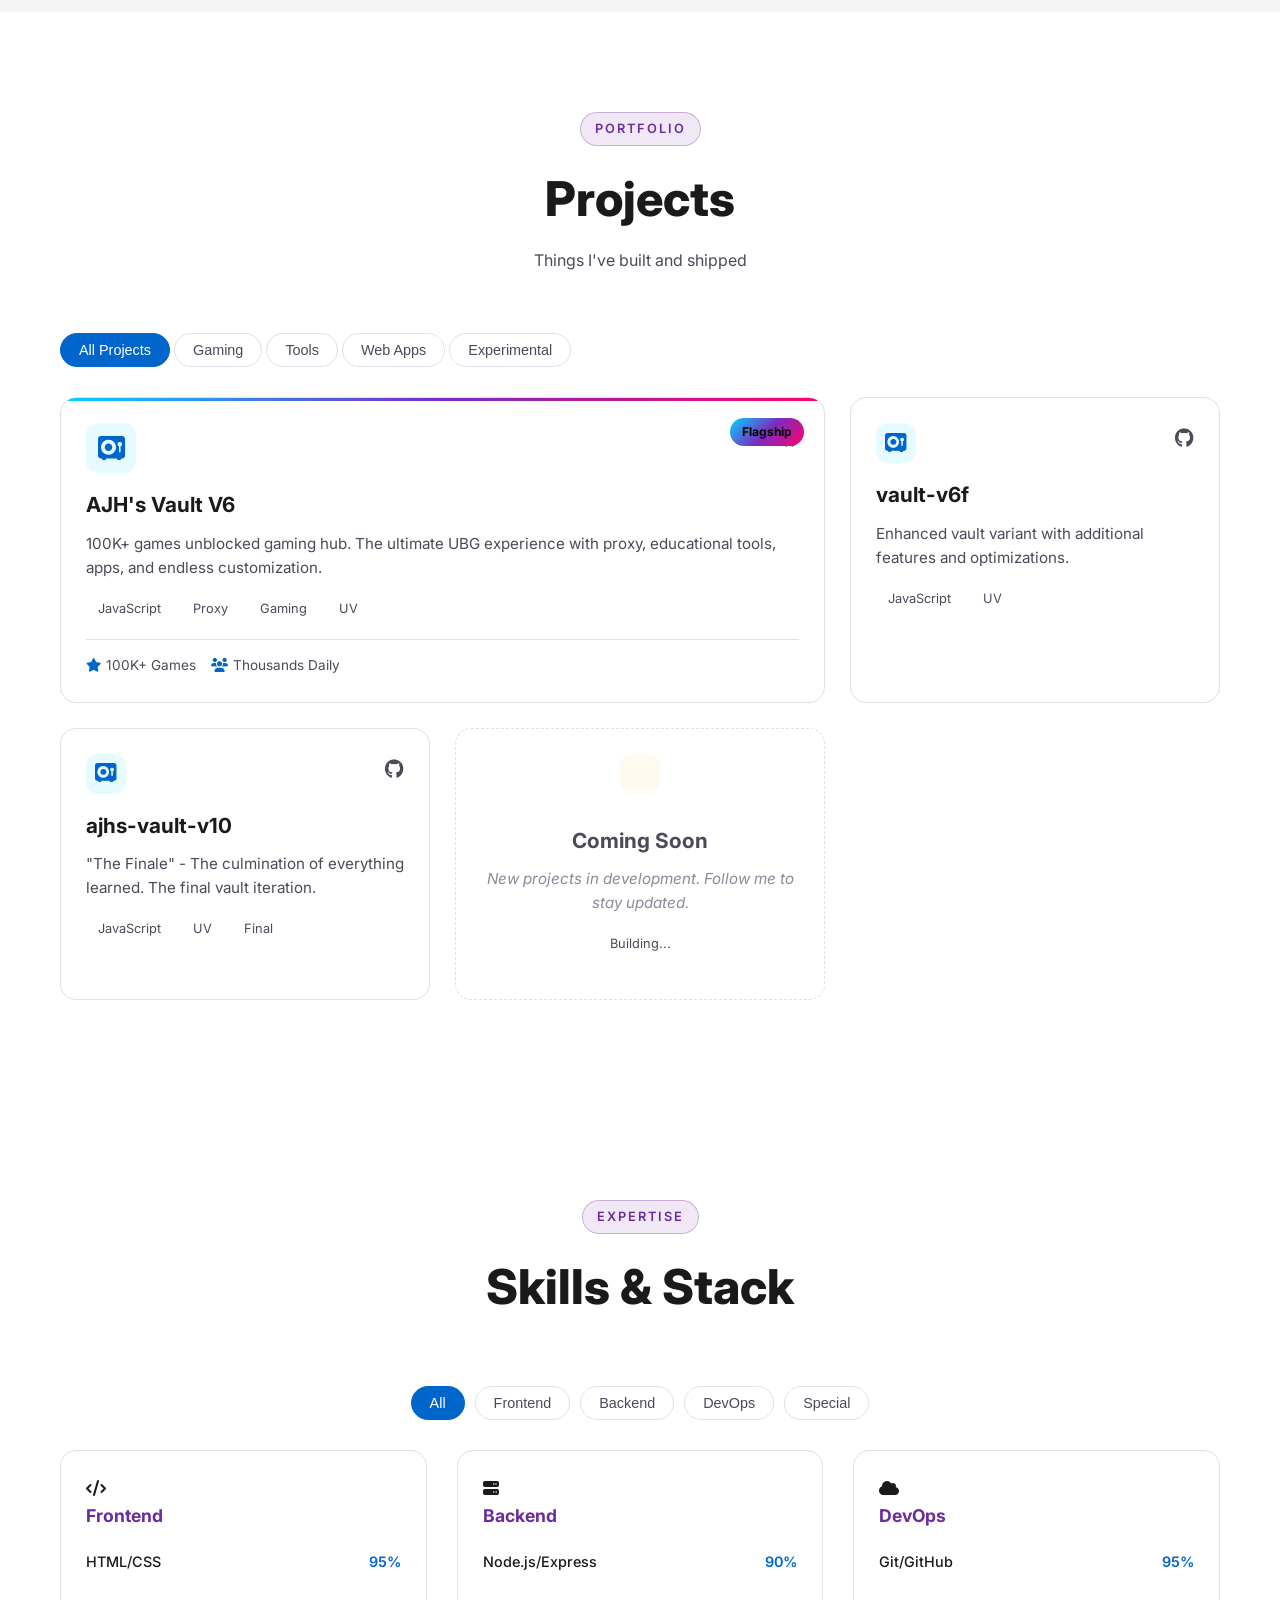
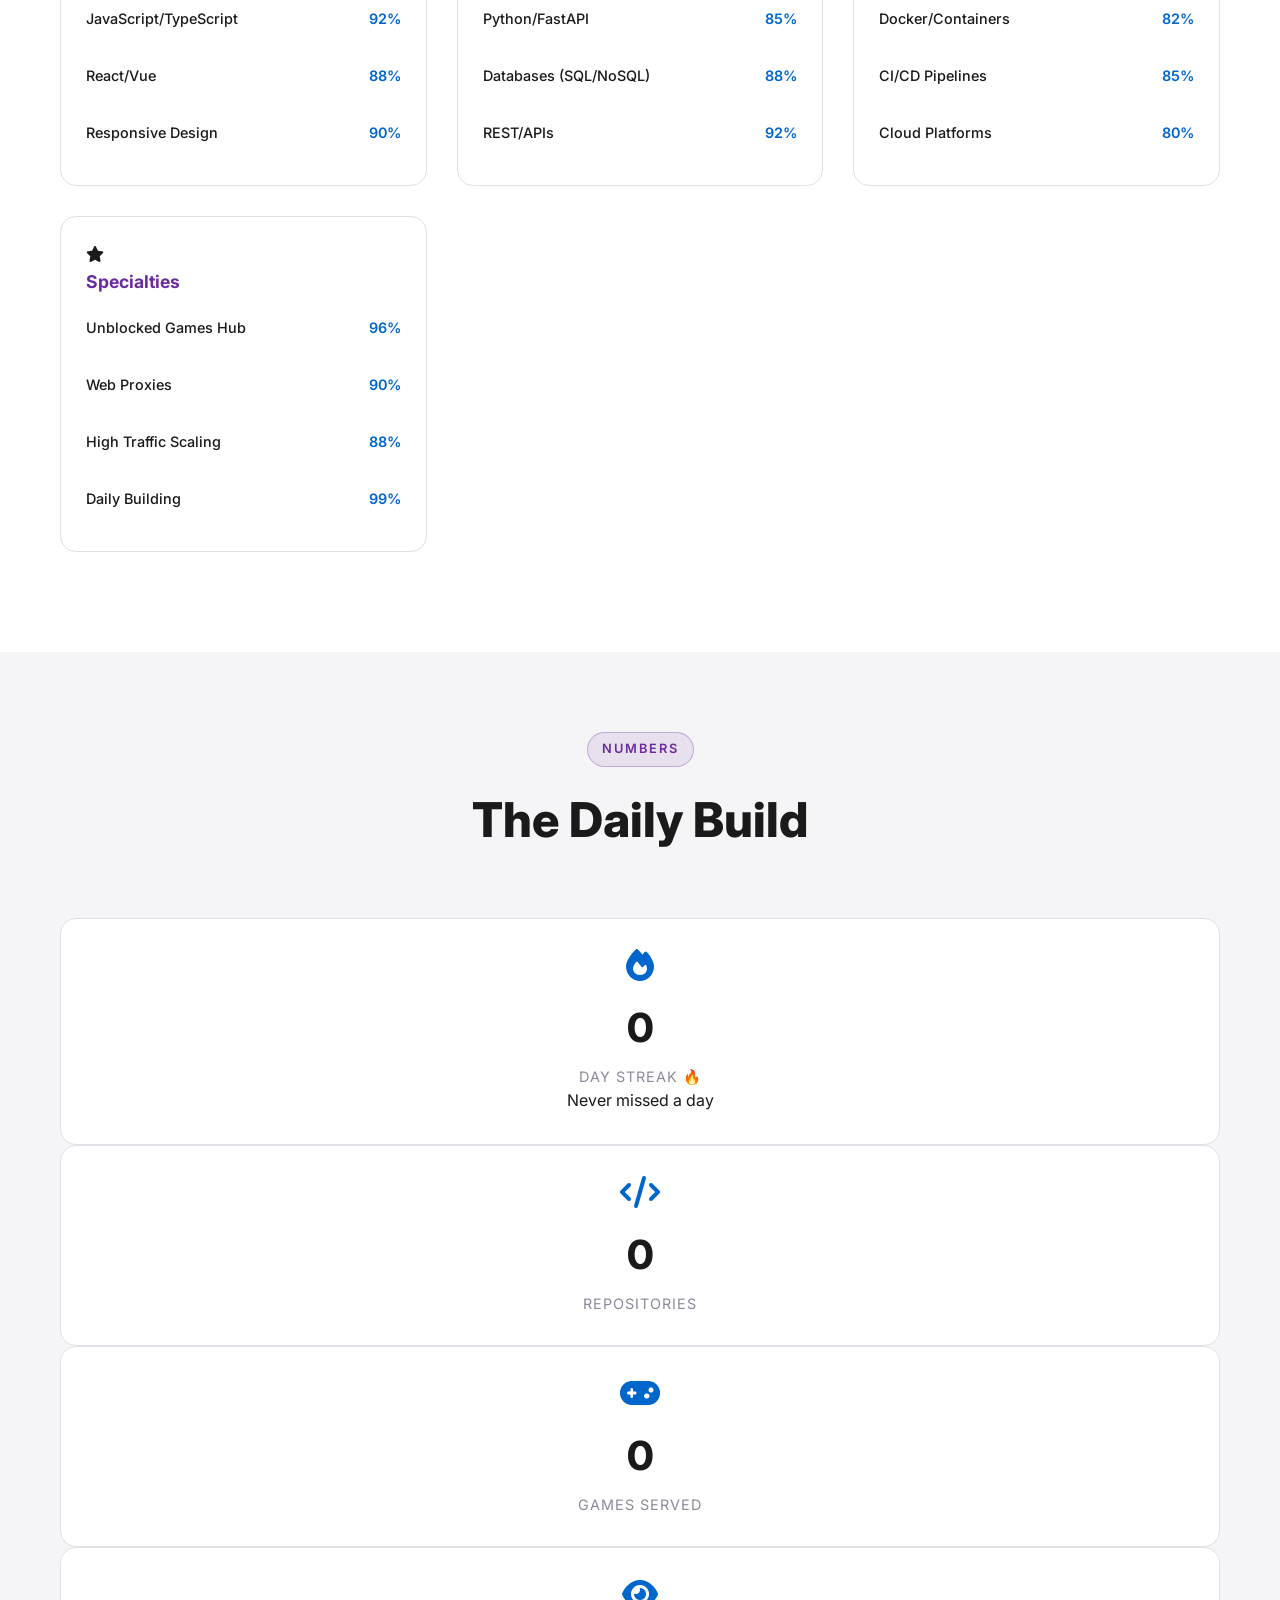
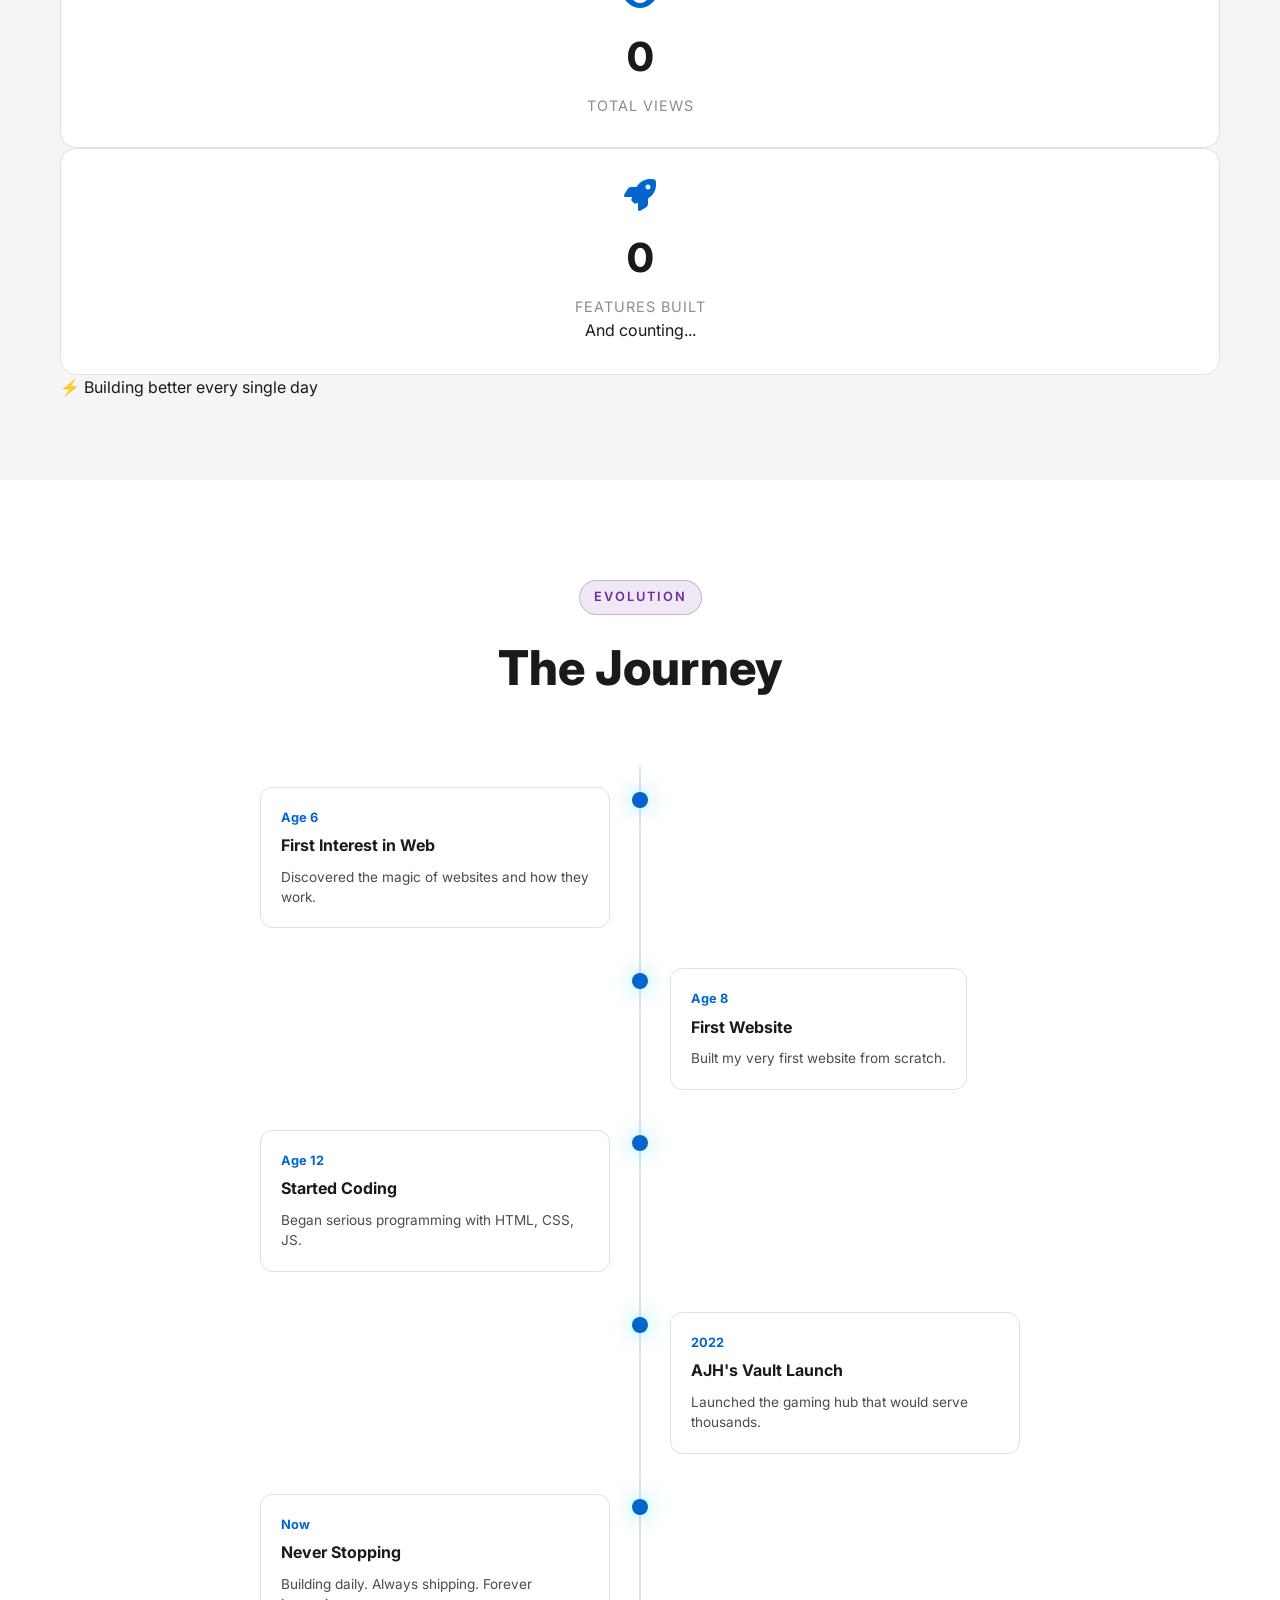
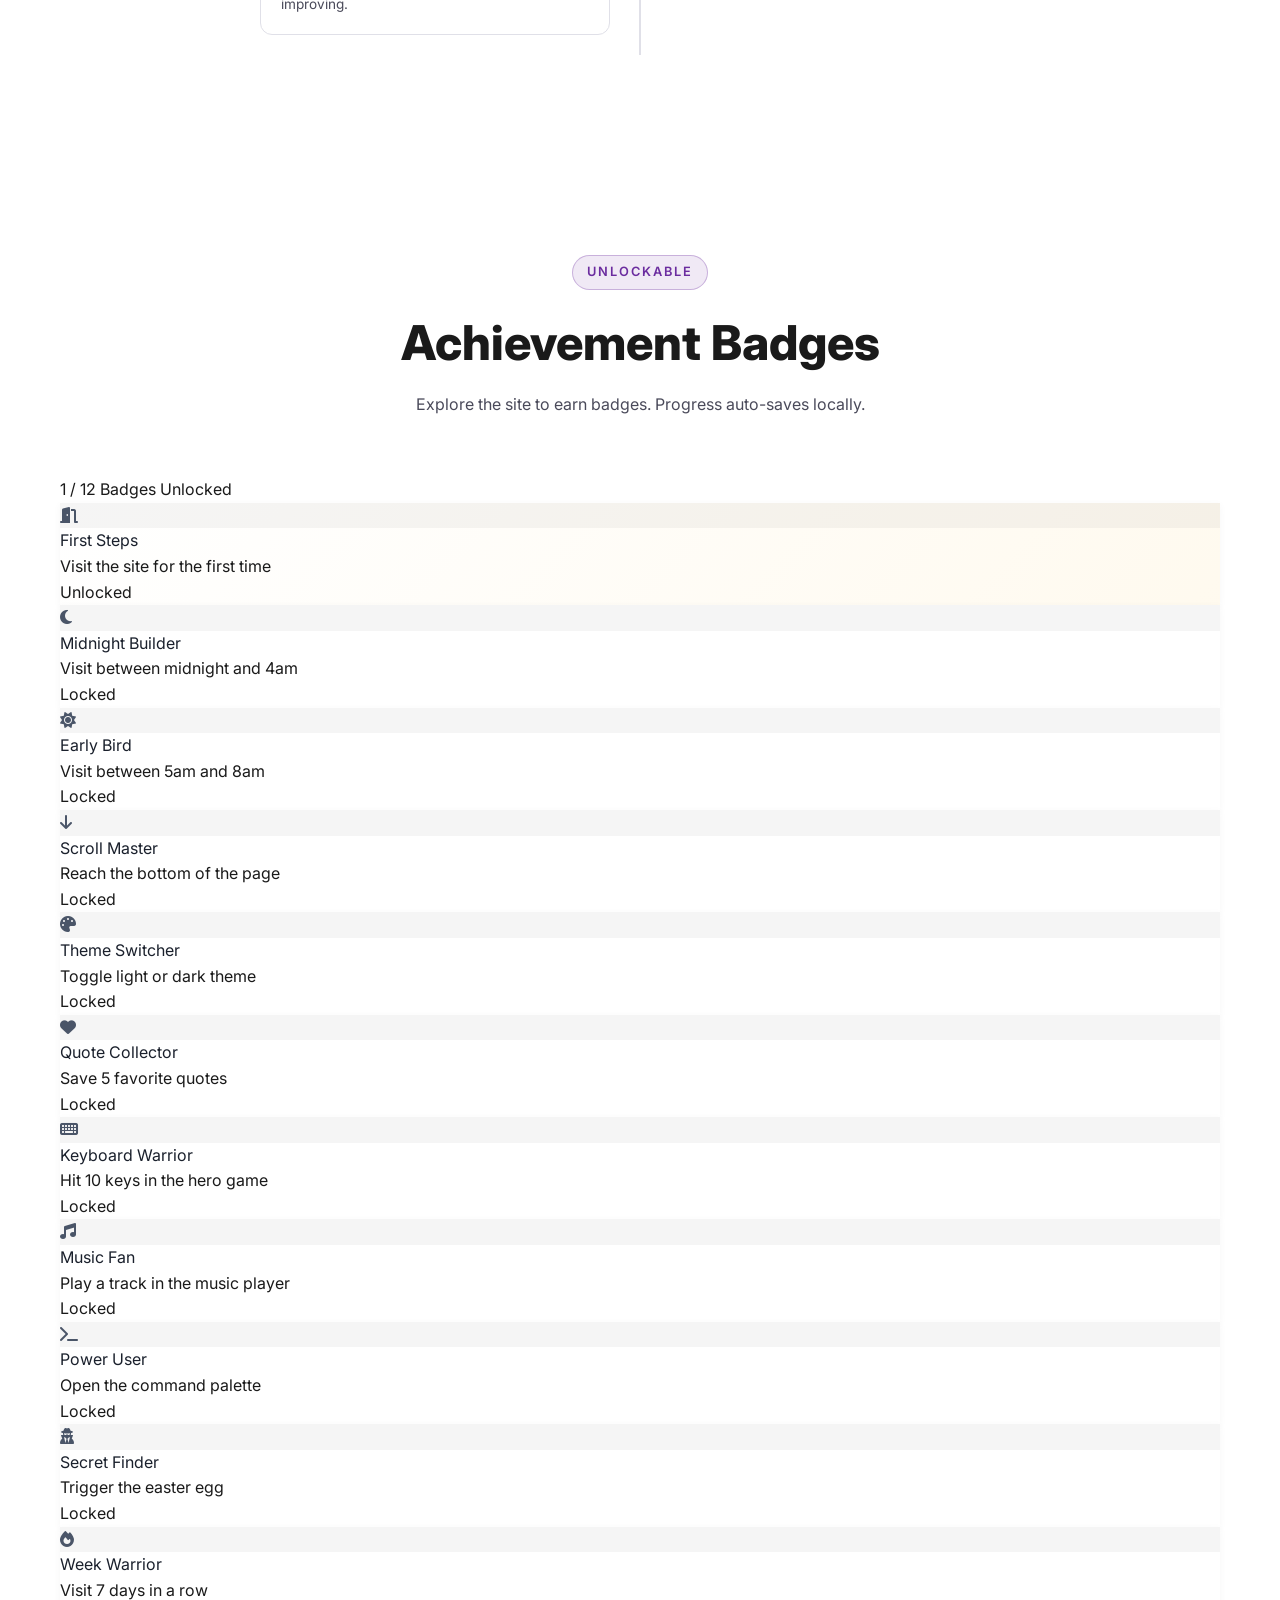
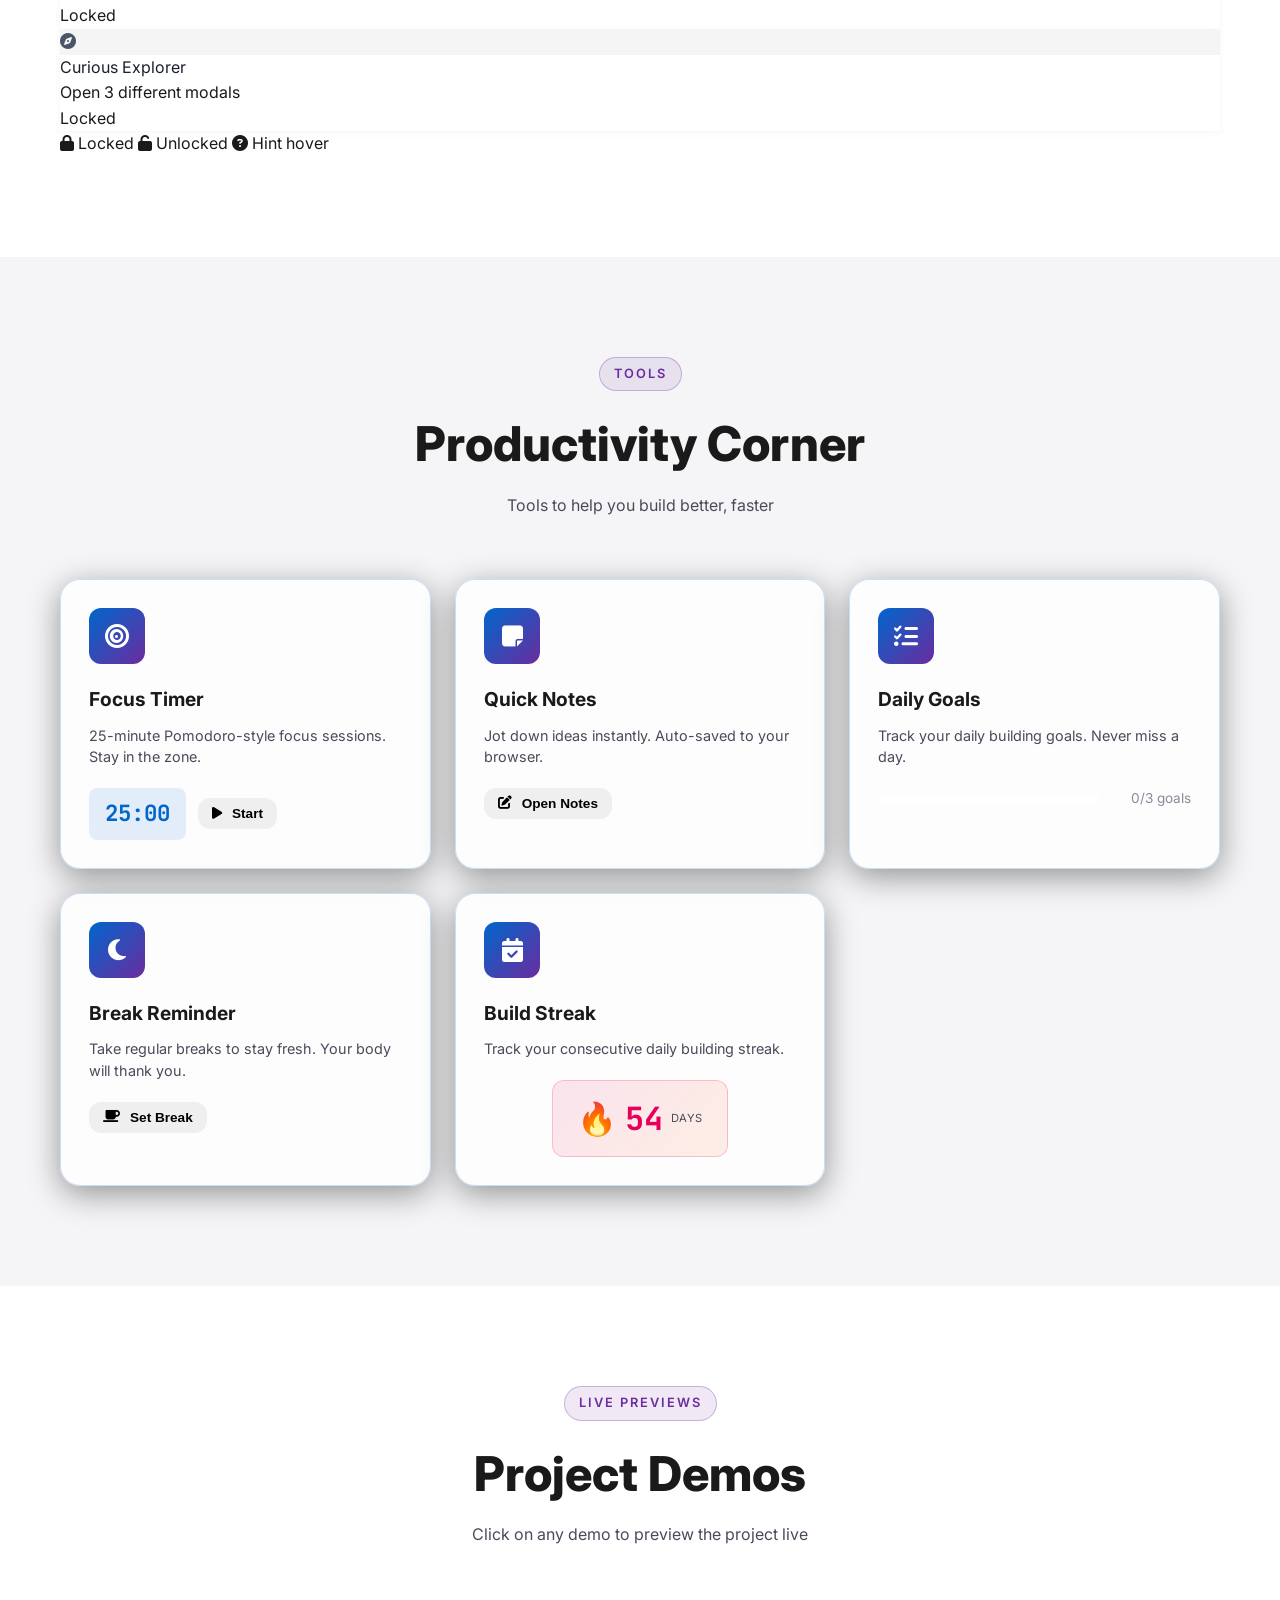
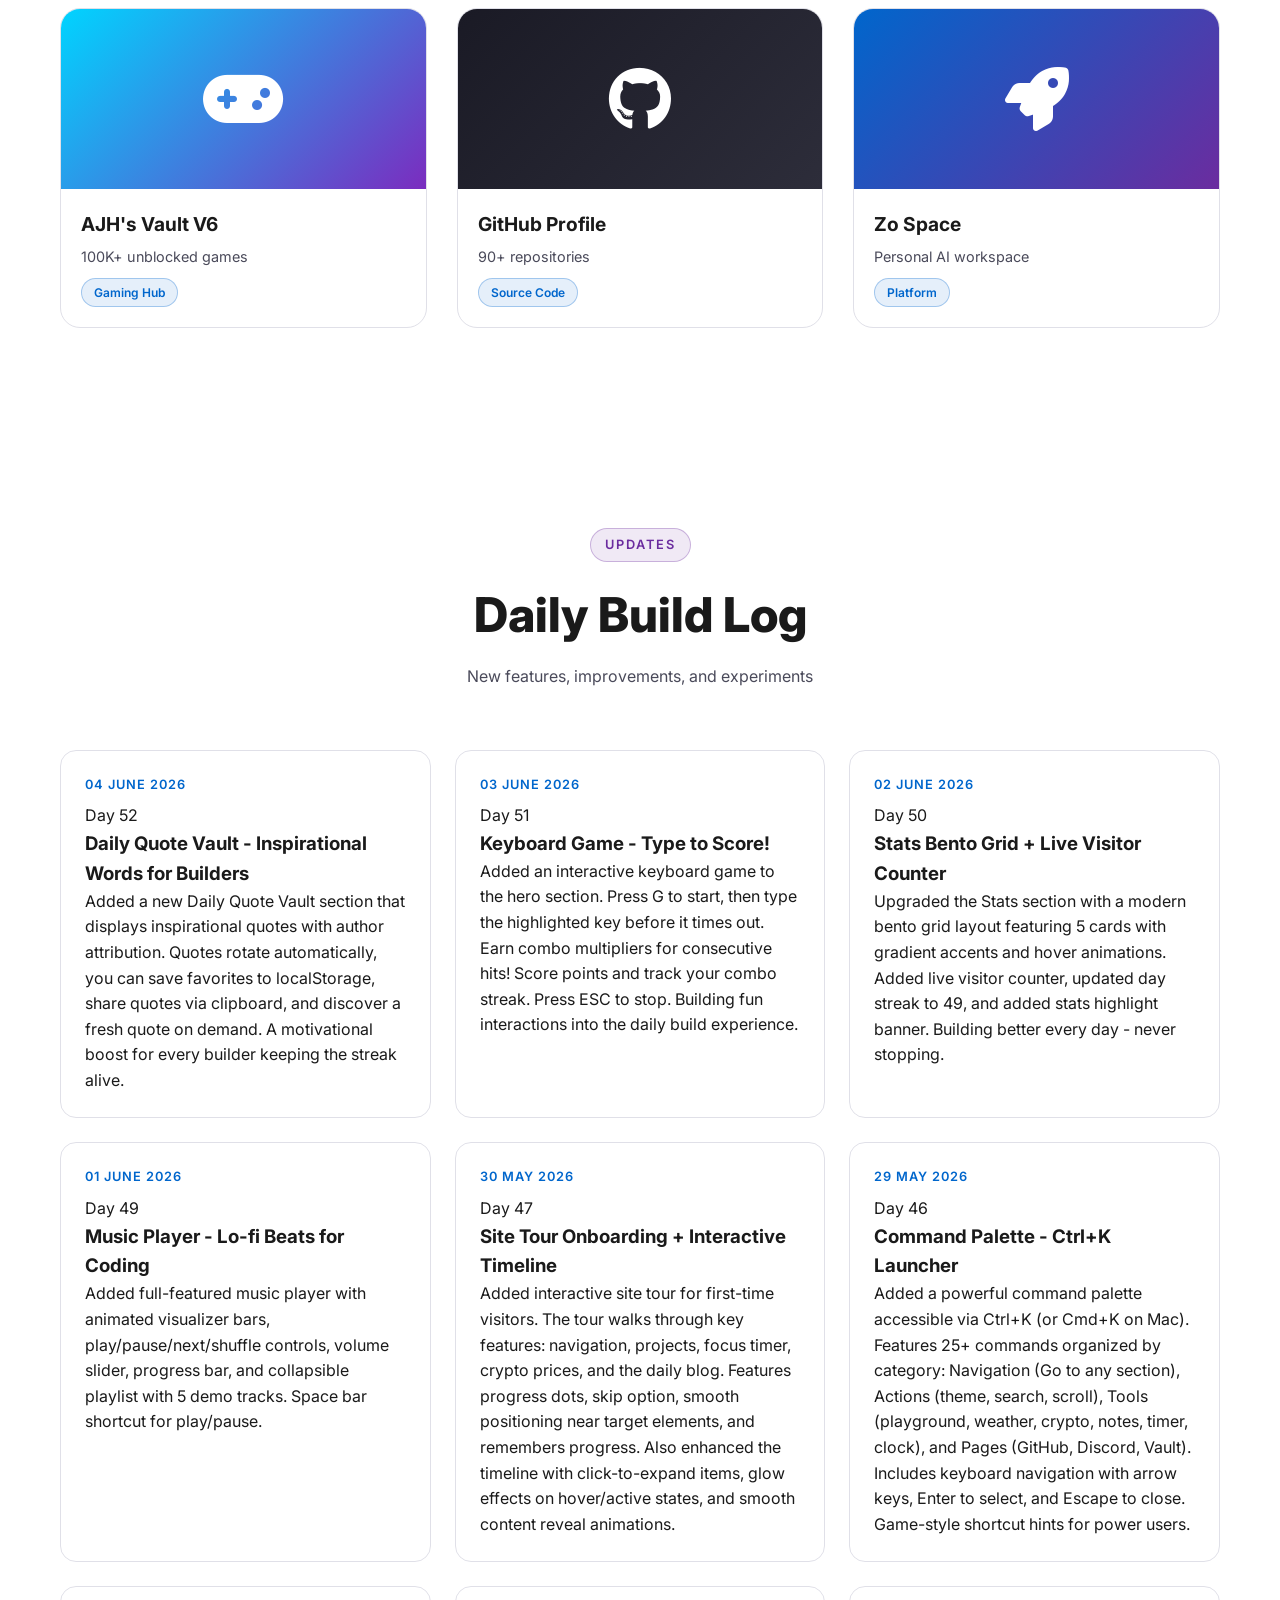
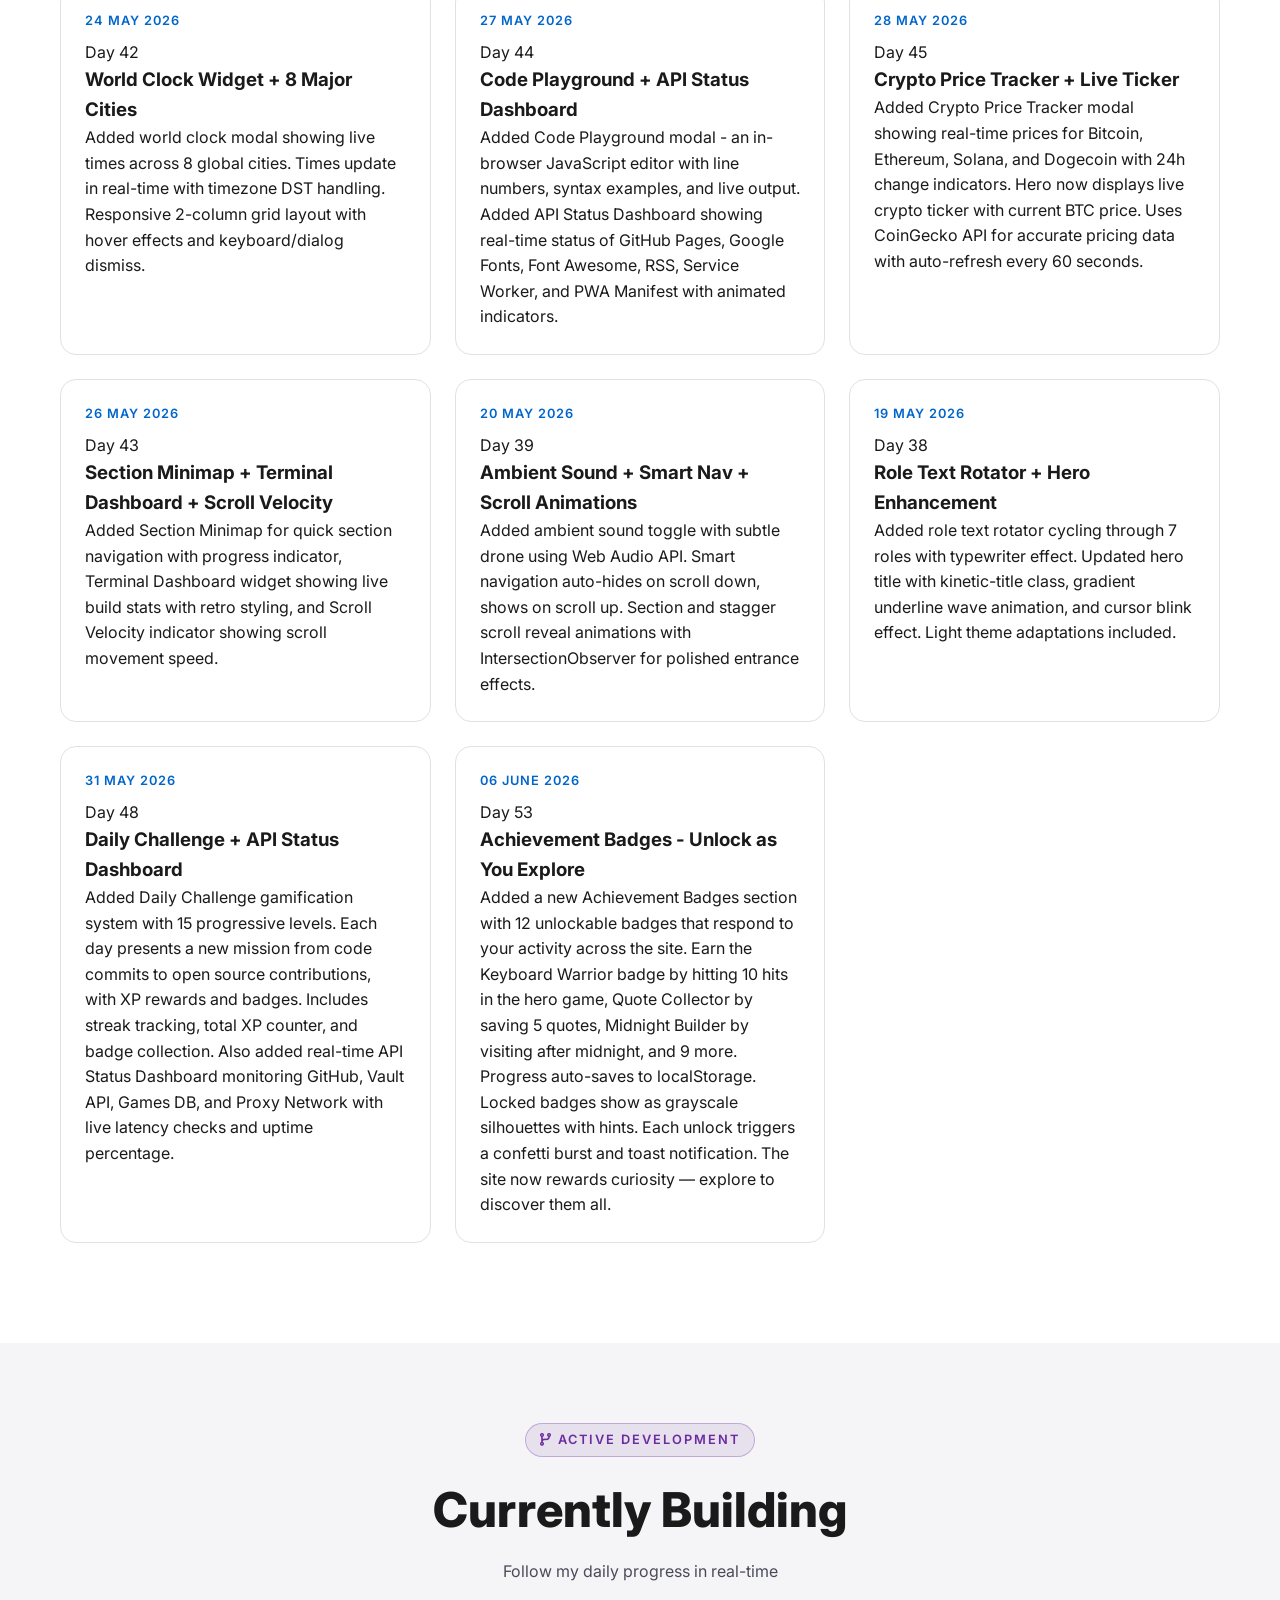
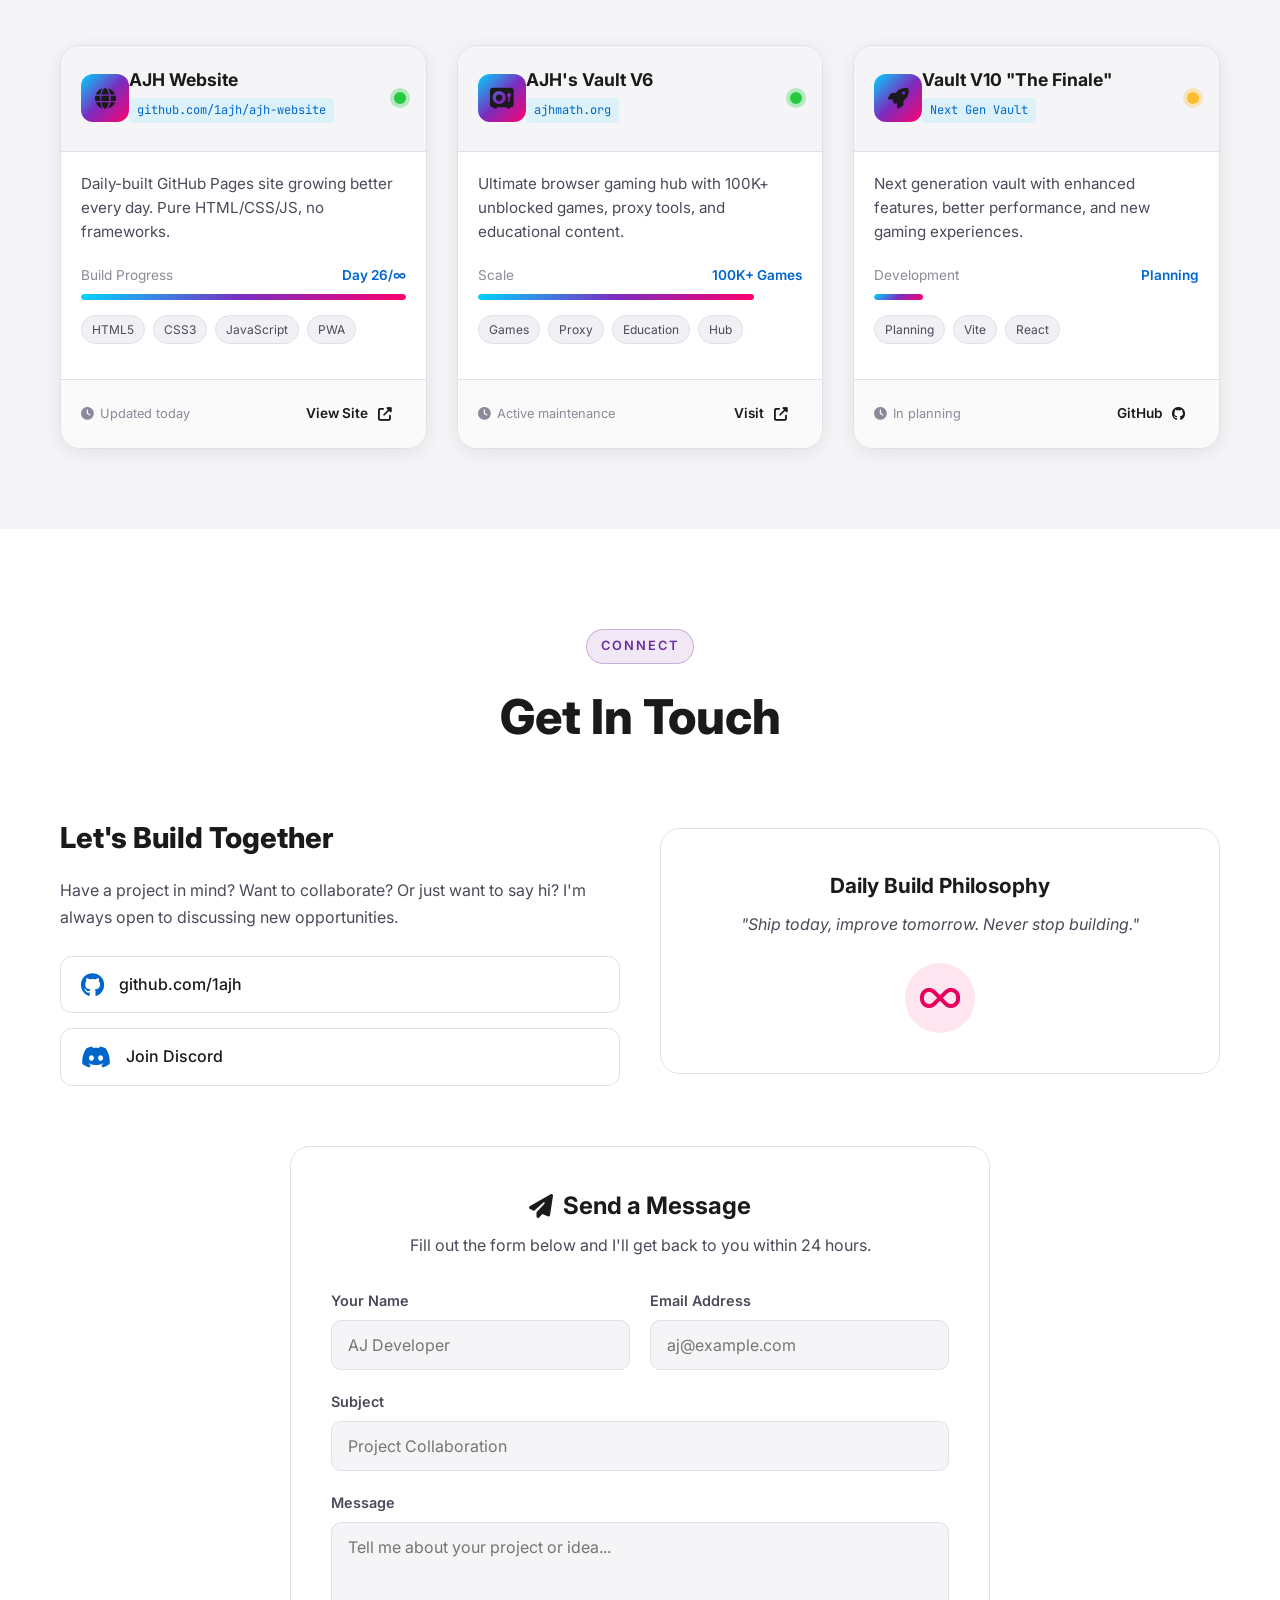
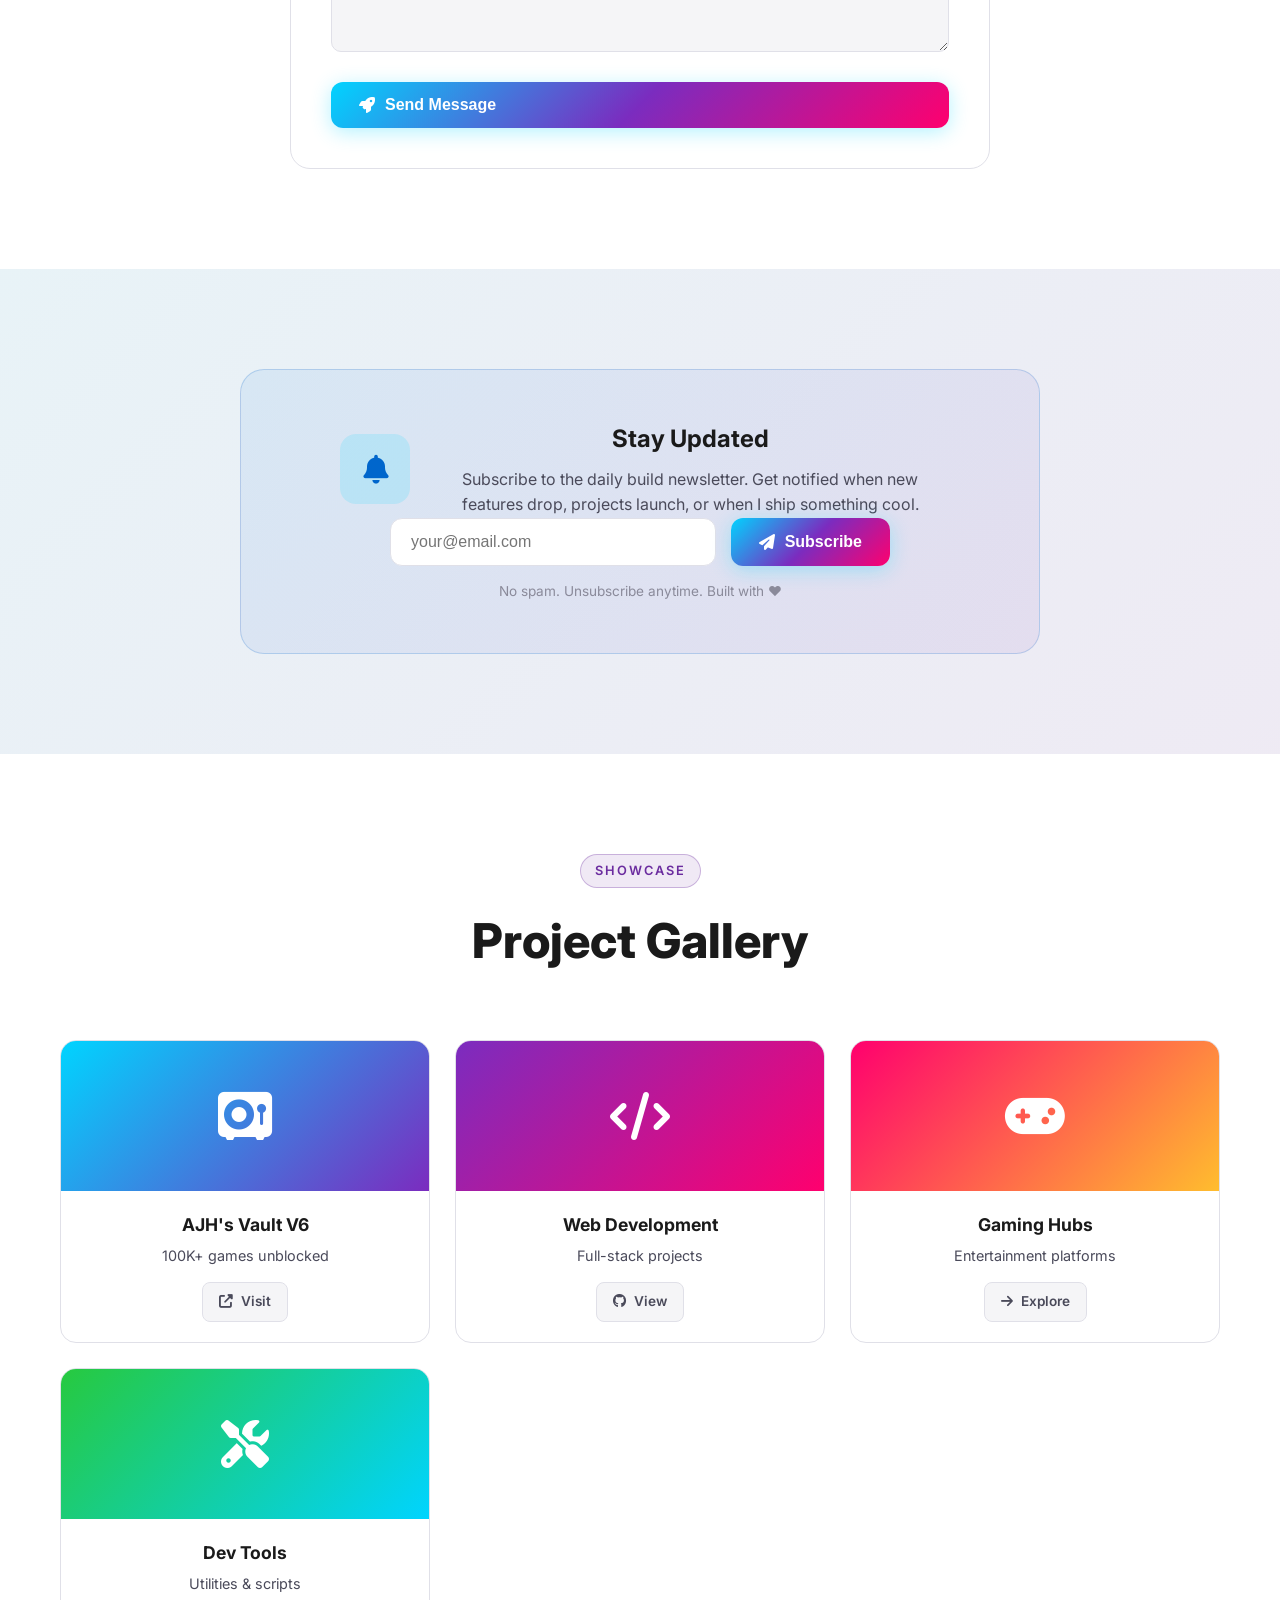
==== commit 98038f6a: "Day 54: Increment counters (Days Building 54, Streak 54, Features 53)" ====
--- a/index.html
+++ b/index.html
@@ -181,7 +181,7 @@
                     <span class="stat-label">Repositories</span>
                 </div>
                 <div class="stat">
-                    <span class="stat-value" data-count="35">0</span>
+                    <span class="stat-value" data-count="54">0</span>
                     <span class="stat-label">Days Building</span>
                 </div>
                 <div class="stat">
@@ -192,7 +192,7 @@
             <div class="daily-streak">
                 <span class="streak-icon">🔥</span>
                 <div class="streak-info">
-                    <span class="streak-count">53 days</span>
+                    <span class="streak-count">54 days</span>
                     <span class="streak-label">Daily Streak</span>
                 </div>
             </div>
@@ -212,11 +212,11 @@
                 </div>
                 <div class="insight-item">
                     <i class="fas fa-bolt"></i>
-                    <span class="insight-value">Day 53</span>
+                    <span class="insight-value">Day 54</span>
                 </div>
                 <div class="insight-item">
                     <i class="fas fa-fire"></i>
-                    <span class="insight-value">52</span>
+                    <span class="insight-value">54</span>
                     <span class="insight-label">streak</span>
                 </div>
             </div>
@@ -698,7 +698,7 @@
             <div class="stats-bento">
                 <div class="stat-card large">
                     <i class="fas fa-fire"></i>
-                    <div class="stat-number" data-count="53">0</div>
+                    <div class="stat-number" data-count="54">0</div>
                     <div class="stat-label">Day Streak 🔥</div>
                     <div class="stat-sublabel">Never missed a day</div>
                 </div>
@@ -719,7 +719,7 @@
                 </div>
                 <div class="stat-card large">
                     <i class="fas fa-rocket"></i>
-                    <div class="stat-number" data-count="52">0</div>
+                    <div class="stat-number" data-count="53">0</div>
                     <div class="stat-label">Features Built</div>
                     <div class="stat-sublabel">And counting...</div>
                 </div>
@@ -785,7 +785,7 @@
         </div>
     </section>
 
-    <!-- Achievement Badges Section (Day 53) -->
+    <!-- Achievement Badges Section (Day 54) -->
     <section id="badges" class="section alt-bg badges-section">
         <div class="container">
             <div class="section-header">
@@ -871,7 +871,7 @@
                     <div class="productivity-widget streak-widget">
                         <div class="streak-visual" id="streak-visual">
                             <span class="streak-flame">🔥</span>
-                            <span class="streak-number" id="streak-number">53</span>
+                            <span class="streak-number" id="streak-number">54</span>
                             <span class="streak-label">days</span>
                         </div>
                     </div>
